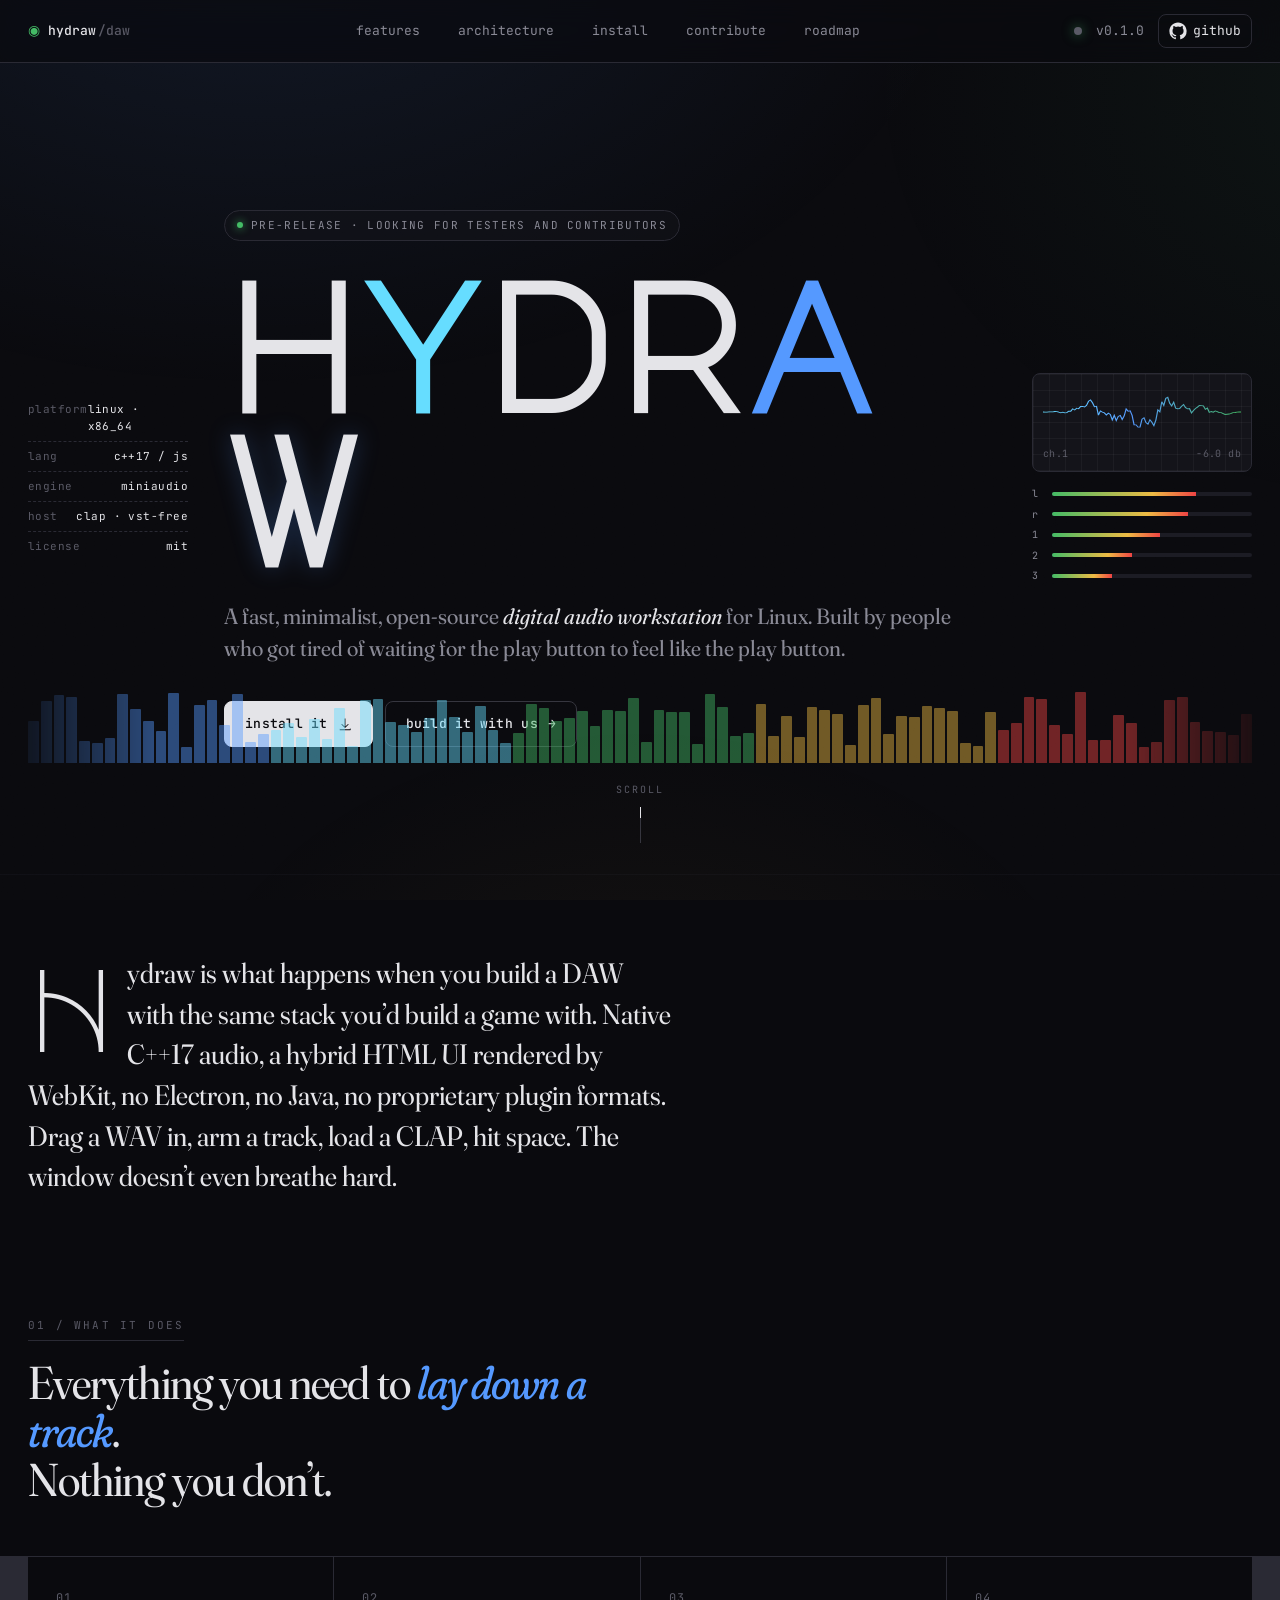
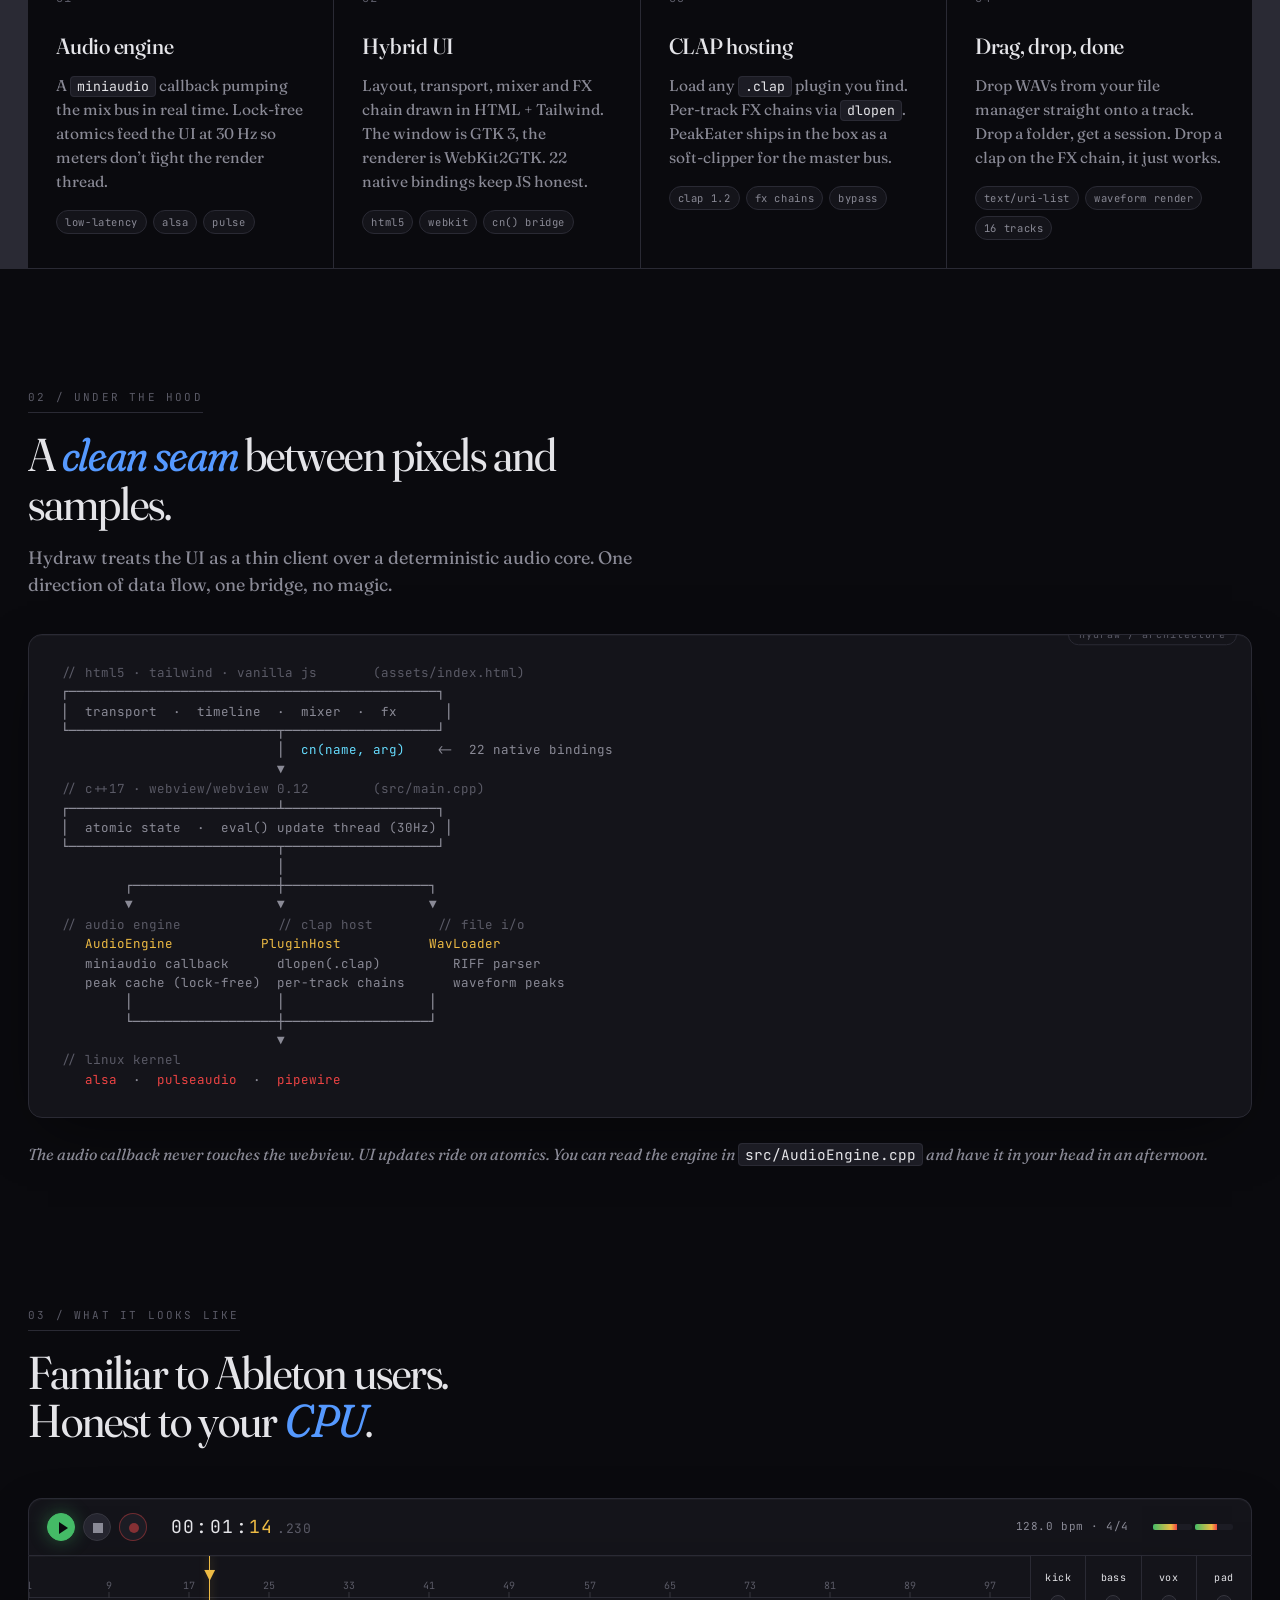
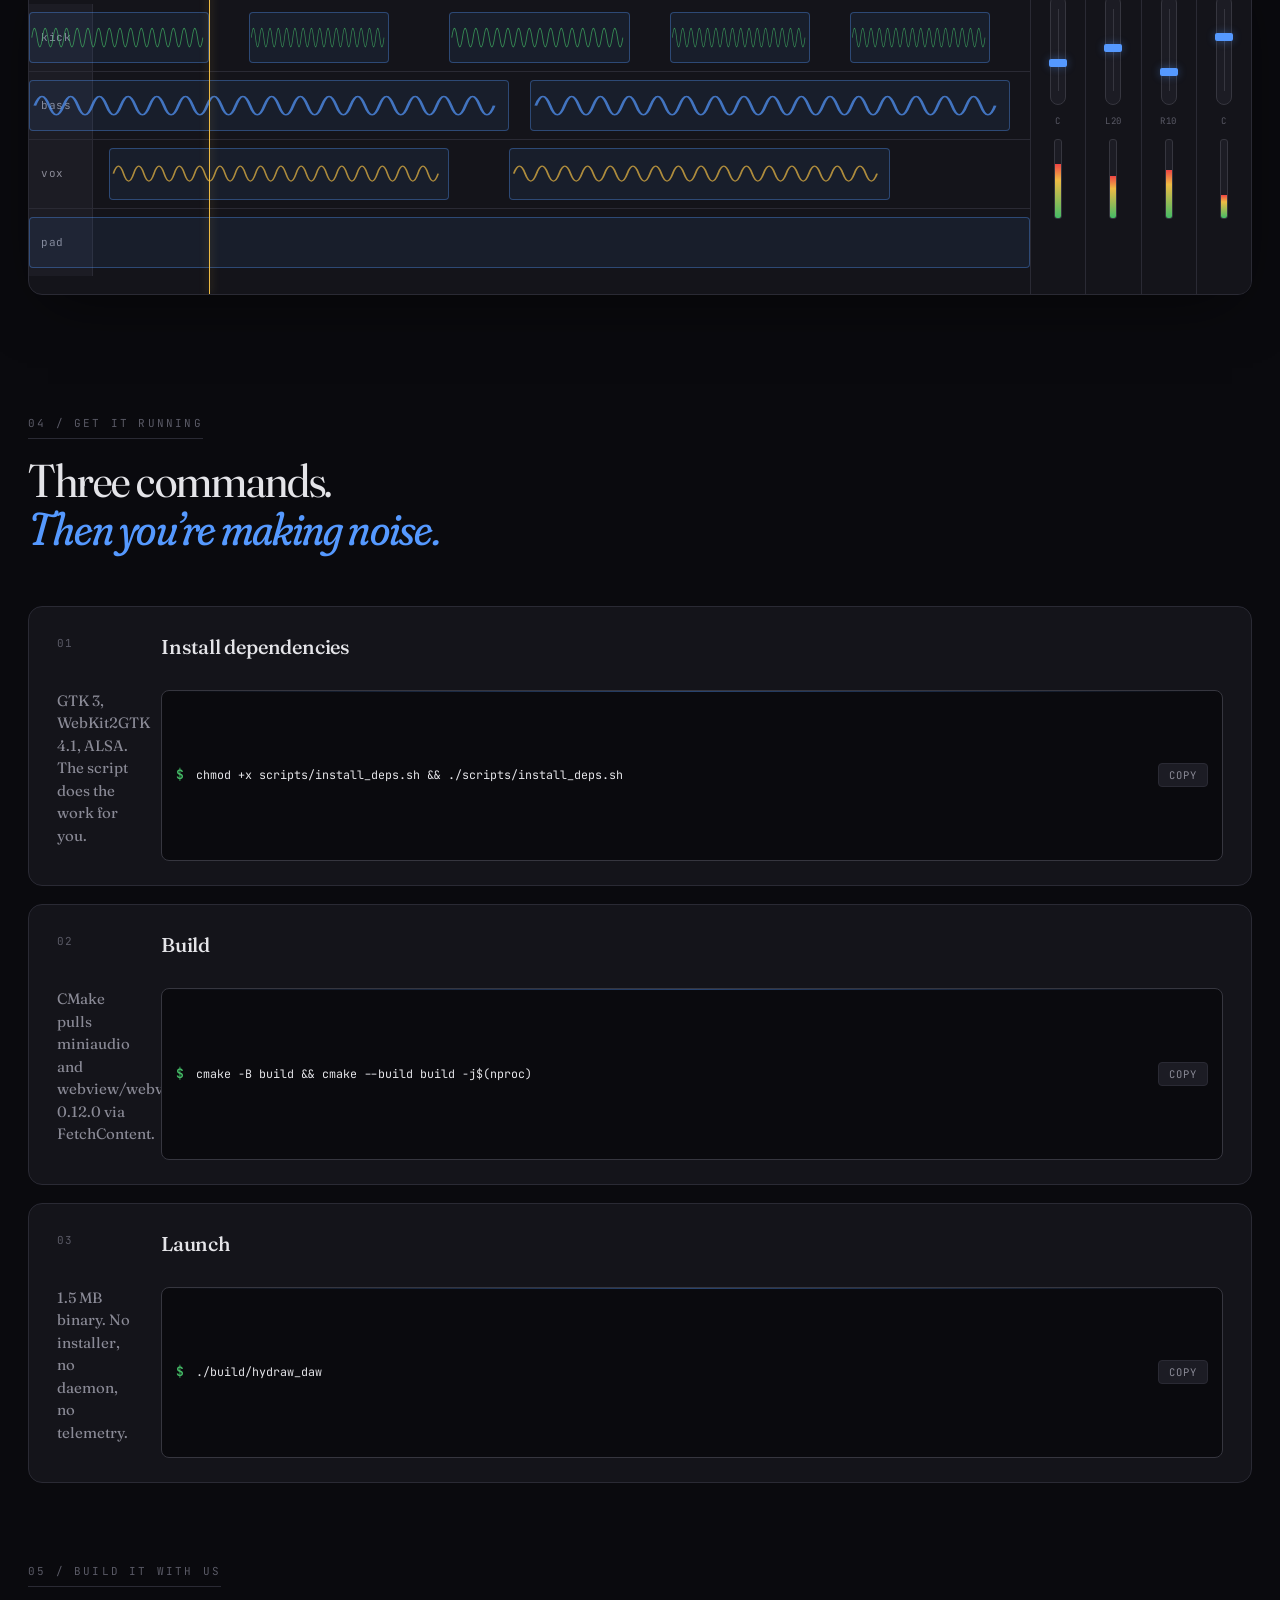
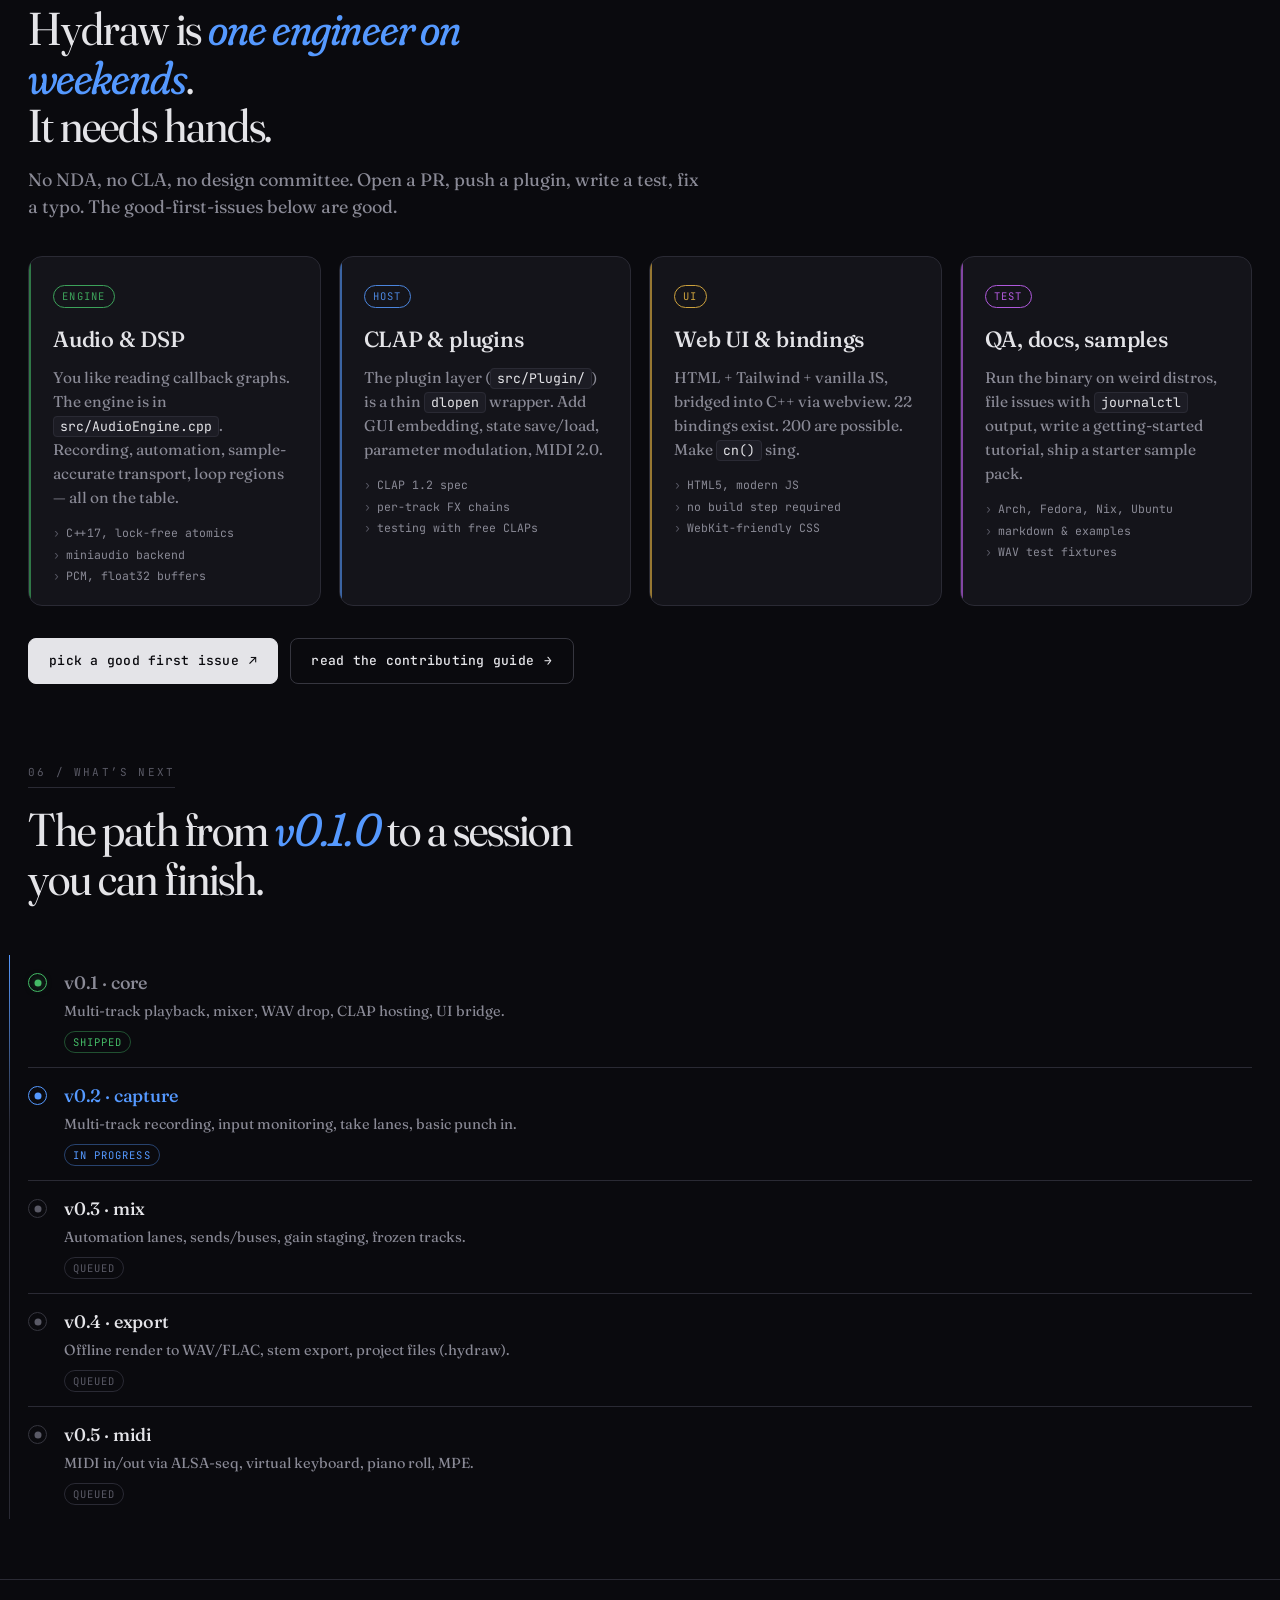
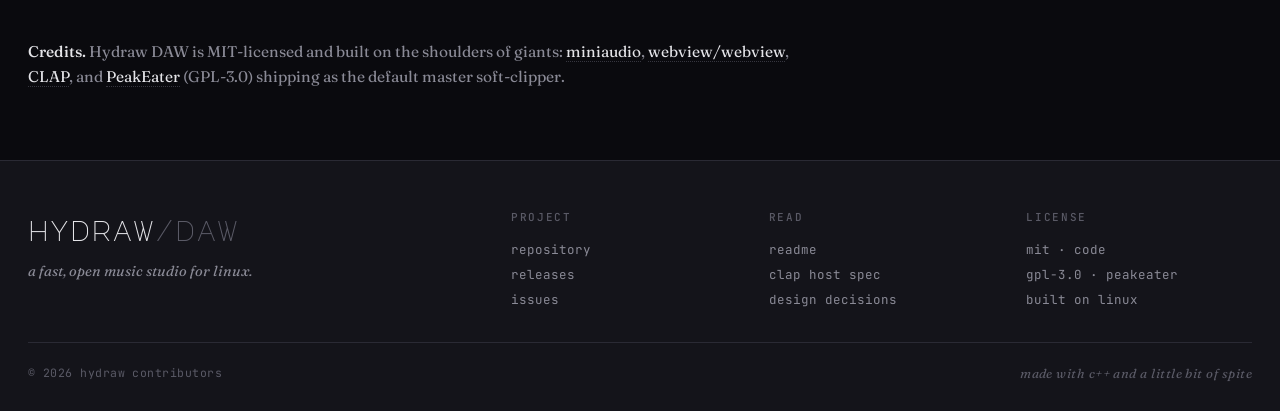
==== docs/index.html @ f7a8fb93 "site: landing page for github pages - docs/index.html, style.css, script.js, .nojekyll - .github/wor" ====
<!doctype html>
<html lang="en">
<head>
<meta charset="utf-8" />
<meta name="viewport" content="width=device-width, initial-scale=1" />
<title>Hydraw DAW — a fast, open music studio for Linux</title>
<meta name="description" content="Hydraw DAW is a fast, minimalist, open-source digital audio workstation for Linux. Built in C++17 with a hybrid HTML+JS UI. Inspired by BandLab and Ableton. MIT licensed." />
<meta name="theme-color" content="#0a0a0e" />

<meta property="og:title" content="Hydraw DAW — a fast, open music studio for Linux" />
<meta property="og:description" content="A minimalist, open-source digital audio workstation for Linux. C++17, miniaudio, WebKit, CLAP." />
<meta property="og:type" content="website" />
<meta name="twitter:card" content="summary_large_image" />

<link rel="preconnect" href="https://fonts.googleapis.com" />
<link rel="preconnect" href="https://fonts.gstatic.com" crossorigin />
<link href="https://fonts.googleapis.com/css2?family=Major+Mono+Display&family=Fraunces:ital,opsz,wght,SOFT,WONK@0,9..144,300..900,0..100,0..1;1,9..144,300..900,0..100,0..1&family=JetBrains+Mono:ital,wght@0,100..800;1,100..800&display=swap" rel="stylesheet" />

<link rel="stylesheet" href="style.css" />
</head>
<body>

<a class="skip" href="#main">Skip to content</a>

<header class="topbar">
  <a class="brand" href="#top" aria-label="Hydraw DAW home">
    <span class="brand-glyph" aria-hidden="true">◉</span>
    <span class="brand-name">hydraw</span>
    <span class="brand-suffix">/daw</span>
  </a>
  <nav class="nav" aria-label="Primary">
    <a href="#features">features</a>
    <a href="#architecture">architecture</a>
    <a href="#install">install</a>
    <a href="#contribute">contribute</a>
    <a href="#roadmap">roadmap</a>
  </nav>
  <div class="topbar-meta">
    <span class="dot dot-green" aria-hidden="true"></span>
    <span>v0.1.0</span>
    <a class="gh" href="https://github.com/juanpimg/Hydraw-DAW" target="_blank" rel="noopener">
      <svg viewBox="0 0 24 24" width="18" height="18" aria-hidden="true"><path fill="currentColor" d="M12 .5C5.65.5.5 5.65.5 12a11.5 11.5 0 0 0 7.86 10.92c.58.1.79-.25.79-.56v-2c-3.2.7-3.88-1.37-3.88-1.37-.52-1.32-1.28-1.67-1.28-1.67-1.05-.72.08-.7.08-.7 1.16.08 1.77 1.19 1.77 1.19 1.03 1.77 2.7 1.26 3.36.96.1-.75.4-1.26.73-1.55-2.55-.29-5.24-1.28-5.24-5.69 0-1.26.45-2.29 1.19-3.1-.12-.29-.52-1.47.11-3.06 0 0 .97-.31 3.18 1.18a11 11 0 0 1 5.79 0c2.2-1.49 3.17-1.18 3.17-1.18.64 1.59.24 2.77.12 3.06.74.81 1.18 1.84 1.18 3.1 0 4.42-2.7 5.39-5.26 5.68.41.36.78 1.06.78 2.14v3.17c0 .31.21.67.8.55A11.5 11.5 0 0 0 23.5 12C23.5 5.65 18.35.5 12 .5Z"/></svg>
      <span>github</span>
    </a>
  </div>
</header>

<main id="main">

  <!-- HERO -->
  <section class="hero" id="top">
    <div class="hero-noise" aria-hidden="true"></div>

    <div class="hero-grid">
      <aside class="hero-side hero-side-left">
        <div class="kv">
          <span class="k">platform</span>
          <span class="v">linux · x86_64</span>
        </div>
        <div class="kv">
          <span class="k">lang</span>
          <span class="v">c++17 / js</span>
        </div>
        <div class="kv">
          <span class="k">engine</span>
          <span class="v">miniaudio</span>
        </div>
        <div class="kv">
          <span class="k">host</span>
          <span class="v">clap · vst-free</span>
        </div>
        <div class="kv">
          <span class="k">license</span>
          <span class="v">mit</span>
        </div>
      </aside>

      <div class="hero-center">
        <p class="eyebrow">
          <span class="eyebrow-pulse" aria-hidden="true"></span>
          pre-release · looking for testers and contributors
        </p>

        <h1 class="wordmark" aria-label="Hydraw">
          <span style="--i:0">h</span><span style="--i:1">y</span><span style="--i:2">d</span><span style="--i:3">r</span><span style="--i:4">a</span><span style="--i:5">w</span>
        </h1>

        <p class="tagline">
          A fast, minimalist, open-source <em>digital audio workstation</em>
          for Linux. Built by people who got tired of waiting for the play
          button to feel like the play button.
        </p>

        <div class="hero-cta">
          <a class="btn btn-primary" href="#install">
            <span>install it</span>
            <svg viewBox="0 0 16 16" width="14" height="14" aria-hidden="true"><path fill="currentColor" d="M8 1.5a.5.5 0 0 1 .5.5v8.79l2.65-2.64a.5.5 0 1 1 .7.71l-3.5 3.5a.5.5 0 0 1-.7 0l-3.5-3.5a.5.5 0 1 1 .7-.71L7.5 10.8V2a.5.5 0 0 1 .5-.5Zm-6 12a.5.5 0 0 1 .5.5V14h11v-.5a.5.5 0 0 1 1 0v1a.5.5 0 0 1-.5.5H2.5A.5.5 0 0 1 2 15v-1a.5.5 0 0 1 .5-.5Z"/></svg>
          </a>
          <a class="btn btn-ghost" href="#contribute">
            <span>build it with us</span>
            <span class="btn-arrow" aria-hidden="true">→</span>
          </a>
        </div>
      </div>

      <aside class="hero-side hero-side-right" aria-hidden="true">
        <div class="scope">
          <div class="scope-grid"></div>
          <svg class="scope-wave" viewBox="0 0 200 80" preserveAspectRatio="none">
            <path id="scopePath" d="M0,40 Q10,5 20,40 T40,40 T60,40 T80,40 T100,40 T120,40 T140,40 T160,40 T180,40 T200,40" fill="none" stroke="url(#scopeGrad)" stroke-width="1.2" />
            <defs>
              <linearGradient id="scopeGrad" x1="0" x2="1" y1="0" y2="0">
                <stop offset="0" stop-color="#66ddff"/>
                <stop offset=".45" stop-color="#5599ff"/>
                <stop offset="1" stop-color="#44bb66"/>
              </linearGradient>
            </defs>
          </svg>
          <div class="scope-meta">
            <span>ch.1</span><span>−6.0 db</span>
          </div>
        </div>

        <ul class="meter-list">
          <li><span class="ml-label">L</span><span class="ml-bar"><i style="--w:72%"></i></span></li>
          <li><span class="ml-label">R</span><span class="ml-bar"><i style="--w:68%"></i></span></li>
          <li><span class="ml-label">1</span><span class="ml-bar"><i style="--w:54%"></i></span></li>
          <li><span class="ml-label">2</span><span class="ml-bar"><i style="--w:40%"></i></span></li>
          <li><span class="ml-label">3</span><span class="ml-bar"><i style="--w:30%"></i></span></li>
        </ul>
      </aside>
    </div>

    <div class="spectrum" aria-hidden="true" id="spectrum"></div>

    <a class="scroll-cue" href="#intro">
      <span>scroll</span>
      <span class="scroll-line"></span>
    </a>
  </section>

  <!-- INTRO -->
  <section class="intro" id="intro">
    <p class="dropcap">
      <span class="dropcap-letter" aria-hidden="true">H</span>
      ydraw is what happens when you build a DAW with the same
      stack you’d build a game with. Native C++17 audio, a hybrid
      HTML&nbsp;UI rendered by WebKit, no Electron, no Java, no
      proprietary plugin formats. Drag a WAV in, arm a track,
      load a CLAP, hit space. The window doesn’t even breathe hard.
    </p>
  </section>

  <!-- FEATURES -->
  <section class="features" id="features">
    <header class="section-head">
      <span class="section-num">01 / what it does</span>
      <h2 class="section-title">
        Everything you need to <em>lay down a track</em>.<br/>
        Nothing you don’t.
      </h2>
    </header>

    <ol class="feature-grid">
      <li class="feature">
        <span class="feature-num">01</span>
        <h3>Audio engine</h3>
        <p>
          A <code>miniaudio</code> callback pumping the mix bus in
          real time. Lock-free atomics feed the UI at 30&nbsp;Hz so
          meters don’t fight the render thread.
        </p>
        <ul class="tags">
          <li>low-latency</li>
          <li>alsa</li>
          <li>pulse</li>
        </ul>
      </li>
      <li class="feature">
        <span class="feature-num">02</span>
        <h3>Hybrid UI</h3>
        <p>
          Layout, transport, mixer and FX chain drawn in HTML +
          Tailwind. The window is GTK&nbsp;3, the renderer is
          WebKit2GTK. 22 native bindings keep JS honest.
        </p>
        <ul class="tags">
          <li>html5</li>
          <li>webkit</li>
          <li>cn() bridge</li>
        </ul>
      </li>
      <li class="feature">
        <span class="feature-num">03</span>
        <h3>CLAP hosting</h3>
        <p>
          Load any <code>.clap</code> plugin you find. Per-track FX
          chains via <code>dlopen</code>. PeakEater ships in the
          box as a soft-clipper for the master bus.
        </p>
        <ul class="tags">
          <li>clap 1.2</li>
          <li>fx chains</li>
          <li>bypass</li>
        </ul>
      </li>
      <li class="feature">
        <span class="feature-num">04</span>
        <h3>Drag, drop, done</h3>
        <p>
          Drop WAVs from your file manager straight onto a track.
          Drop a folder, get a session. Drop a clap on the FX
          chain, it just works.
        </p>
        <ul class="tags">
          <li>text/uri-list</li>
          <li>waveform render</li>
          <li>16 tracks</li>
        </ul>
      </li>
    </ol>
  </section>

  <!-- ARCHITECTURE -->
  <section class="architecture" id="architecture">
    <header class="section-head">
      <span class="section-num">02 / under the hood</span>
      <h2 class="section-title">
        A <em>clean seam</em> between pixels and samples.
      </h2>
      <p class="section-sub">
        Hydraw treats the UI as a thin client over a deterministic
        audio core. One direction of data flow, one bridge, no
        magic.
      </p>
    </header>

    <div class="arch-wrap">
<pre class="arch" aria-label="Hydraw architecture diagram"><span class="c-c">// html5 · tailwind · vanilla js       (assets/index.html)
</span><span class="c-box">┌──────────────────────────────────────────────┐
│  transport  ·  timeline  ·  mixer  ·  fx      │
└──────────────────────────┬───────────────────┘
                           │  <span class="c-cyan">cn(name, arg)</span>    &lt;-  22 native bindings
                           ▼
<span class="c-c">// c++17 · webview/webview 0.12        (src/main.cpp)
</span><span class="c-box">┌──────────────────────────┴───────────────────┐
│  atomic state  ·  eval() update thread (30Hz) │
└──────────────────────────┬───────────────────┘
                           │
        ┌──────────────────┼──────────────────┐
        ▼                  ▼                  ▼
<span class="c-c">// audio engine            // clap host        // file i/o
</span>   <span class="c-yellow">AudioEngine</span>           <span class="c-yellow">PluginHost</span>           <span class="c-yellow">WavLoader</span>
   miniaudio callback      dlopen(.clap)         RIFF parser
   peak cache (lock-free)  per-track chains      waveform peaks
        │                  │                  │
        └──────────────────┼──────────────────┘
                           ▼
<span class="c-c">// linux kernel
</span>   <span class="c-red">alsa</span>  ·  <span class="c-red">pulseaudio</span>  ·  <span class="c-red">pipewire</span></pre>
    </div>

    <p class="arch-note">
      The audio callback never touches the webview. UI updates ride
      on atomics. You can read the engine in <code>src/AudioEngine.cpp</code>
      and have it in your head in an afternoon.
    </p>
  </section>

  <!-- MOCKUP -->
  <section class="mockup-section">
    <header class="section-head">
      <span class="section-num">03 / what it looks like</span>
      <h2 class="section-title">
        Familiar to Ableton users.<br/>
        Honest to your <em>CPU</em>.
      </h2>
    </header>

    <div class="mockup" aria-label="Hydraw DAW user interface preview">
      <div class="mock-transport">
        <div class="mock-buttons">
          <span class="mb mb-play" title="play"></span>
          <span class="mb mb-stop" title="stop"></span>
          <span class="mb mb-rec" title="record (coming soon)"></span>
        </div>
        <div class="mock-time"><span>00</span><span>:</span><span>01</span><span>:</span><span class="hl">14</span><span class="sm">.230</span></div>
        <div class="mock-tempo">128.0 bpm · 4/4</div>
        <div class="mock-meter">
          <span class="mm mm-l" style="--w:62%"></span>
          <span class="mm mm-r" style="--w:58%"></span>
        </div>
      </div>

      <div class="mock-body">
        <div class="mock-timeline">
          <div class="mock-ruler">
            <span style="--x:0%">1</span><span style="--x:8%">9</span><span style="--x:16%">17</span>
            <span style="--x:24%">25</span><span style="--x:32%">33</span><span style="--x:40%">41</span>
            <span style="--x:48%">49</span><span style="--x:56%">57</span><span style="--x:64%">65</span>
            <span style="--x:72%">73</span><span style="--x:80%">81</span><span style="--x:88%">89</span>
            <span style="--x:96%">97</span>
          </div>
          <div class="mock-playhead" style="--x:18%"></div>

          <div class="mock-track" style="--row:0">
            <div class="mt-name">kick</div>
            <div class="mt-clip" style="--start:0%; --len:18%">
              <svg viewBox="0 0 200 40" preserveAspectRatio="none"><path d="M2,20 q3,-15 6,0 t6,0 t6,0 t6,0 t6,0 t6,0 t6,0 t6,0 t6,0 t6,0 t6,0 t6,0 t6,0 t6,0 t6,0 t6,0 t6,0 t6,0 t6,0 t6,0 t6,0 t6,0 t6,0 t6,0 t6,0 t6,0 t6,0 t6,0 t6,0 t6,0 t6,0 t6,0" fill="none" stroke="#44bb66" stroke-width="1"/></svg>
            </div>
            <div class="mt-clip" style="--start:22%; --len:14%">
              <svg viewBox="0 0 200 40" preserveAspectRatio="none"><path d="M2,20 q3,-15 6,0 t6,0 t6,0 t6,0 t6,0 t6,0 t6,0 t6,0 t6,0 t6,0 t6,0 t6,0 t6,0 t6,0 t6,0 t6,0 t6,0 t6,0 t6,0 t6,0 t6,0 t6,0 t6,0 t6,0 t6,0 t6,0 t6,0 t6,0 t6,0 t6,0 t6,0 t6,0" fill="none" stroke="#44bb66" stroke-width="1"/></svg>
            </div>
            <div class="mt-clip" style="--start:42%; --len:18%">
              <svg viewBox="0 0 200 40" preserveAspectRatio="none"><path d="M2,20 q3,-15 6,0 t6,0 t6,0 t6,0 t6,0 t6,0 t6,0 t6,0 t6,0 t6,0 t6,0 t6,0 t6,0 t6,0 t6,0 t6,0 t6,0 t6,0 t6,0 t6,0 t6,0 t6,0 t6,0 t6,0 t6,0 t6,0 t6,0 t6,0 t6,0 t6,0 t6,0 t6,0" fill="none" stroke="#44bb66" stroke-width="1"/></svg>
            </div>
            <div class="mt-clip" style="--start:64%; --len:14%">
              <svg viewBox="0 0 200 40" preserveAspectRatio="none"><path d="M2,20 q3,-15 6,0 t6,0 t6,0 t6,0 t6,0 t6,0 t6,0 t6,0 t6,0 t6,0 t6,0 t6,0 t6,0 t6,0 t6,0 t6,0 t6,0 t6,0 t6,0 t6,0 t6,0 t6,0 t6,0 t6,0 t6,0 t6,0 t6,0 t6,0 t6,0 t6,0 t6,0 t6,0" fill="none" stroke="#44bb66" stroke-width="1"/></svg>
            </div>
            <div class="mt-clip" style="--start:82%; --len:14%">
              <svg viewBox="0 0 200 40" preserveAspectRatio="none"><path d="M2,20 q3,-15 6,0 t6,0 t6,0 t6,0 t6,0 t6,0 t6,0 t6,0 t6,0 t6,0 t6,0 t6,0 t6,0 t6,0 t6,0 t6,0 t6,0 t6,0 t6,0 t6,0 t6,0 t6,0 t6,0 t6,0 t6,0 t6,0 t6,0 t6,0 t6,0 t6,0 t6,0 t6,0" fill="none" stroke="#44bb66" stroke-width="1"/></svg>
            </div>
          </div>

          <div class="mock-track" style="--row:1">
            <div class="mt-name">bass</div>
            <div class="mt-clip mt-clip-long" style="--start:0%; --len:48%">
              <svg viewBox="0 0 200 40" preserveAspectRatio="none"><path d="M2,20 q3,-15 6,0 t6,0 t6,0 t6,0 t6,0 t6,0 t6,0 t6,0 t6,0 t6,0 t6,0 t6,0 t6,0 t6,0 t6,0 t6,0 t6,0 t6,0 t6,0 t6,0 t6,0 t6,0 t6,0 t6,0 t6,0 t6,0 t6,0 t6,0 t6,0 t6,0 t6,0 t6,0" fill="none" stroke="#5599ff" stroke-width="1.2"/></svg>
            </div>
            <div class="mt-clip mt-clip-long" style="--start:50%; --len:48%">
              <svg viewBox="0 0 200 40" preserveAspectRatio="none"><path d="M2,20 q3,-15 6,0 t6,0 t6,0 t6,0 t6,0 t6,0 t6,0 t6,0 t6,0 t6,0 t6,0 t6,0 t6,0 t6,0 t6,0 t6,0 t6,0 t6,0 t6,0 t6,0 t6,0 t6,0 t6,0 t6,0 t6,0 t6,0 t6,0 t6,0 t6,0 t6,0 t6,0 t6,0" fill="none" stroke="#5599ff" stroke-width="1.2"/></svg>
            </div>
          </div>

          <div class="mock-track" style="--row:2">
            <div class="mt-name">vox</div>
            <div class="mt-clip mt-clip-long" style="--start:8%; --len:34%">
              <svg viewBox="0 0 200 40" preserveAspectRatio="none"><path d="M2,20 q3,-12 6,0 t6,0 t6,0 t6,0 t6,0 t6,0 t6,0 t6,0 t6,0 t6,0 t6,0 t6,0 t6,0 t6,0 t6,0 t6,0 t6,0 t6,0 t6,0 t6,0 t6,0 t6,0 t6,0 t6,0 t6,0 t6,0 t6,0 t6,0 t6,0 t6,0 t6,0 t6,0" fill="none" stroke="#eebb44" stroke-width="1"/></svg>
            </div>
            <div class="mt-clip mt-clip-long" style="--start:48%; --len:38%">
              <svg viewBox="0 0 200 40" preserveAspectRatio="none"><path d="M2,20 q3,-12 6,0 t6,0 t6,0 t6,0 t6,0 t6,0 t6,0 t6,0 t6,0 t6,0 t6,0 t6,0 t6,0 t6,0 t6,0 t6,0 t6,0 t6,0 t6,0 t6,0 t6,0 t6,0 t6,0 t6,0 t6,0 t6,0 t6,0 t6,0 t6,0 t6,0 t6,0 t6,0" fill="none" stroke="#eebb44" stroke-width="1"/></svg>
            </div>
          </div>

          <div class="mock-track" style="--row:3">
            <div class="mt-name">pad</div>
            <div class="mt-clip mt-clip-long" style="--start:0%; --len:100%"></div>
          </div>
        </div>

        <div class="mock-mixer">
          <div class="mix-ch">
            <div class="mix-name">kick</div>
            <div class="mix-fader"><div class="mix-knob" style="--p:62%"></div></div>
            <div class="mix-pan">C</div>
            <div class="mix-mtr"><i style="--w:70%"></i></div>
          </div>
          <div class="mix-ch">
            <div class="mix-name">bass</div>
            <div class="mix-fader"><div class="mix-knob" style="--p:48%"></div></div>
            <div class="mix-pan">L20</div>
            <div class="mix-mtr"><i style="--w:54%"></i></div>
          </div>
          <div class="mix-ch">
            <div class="mix-name">vox</div>
            <div class="mix-fader"><div class="mix-knob" style="--p:70%"></div></div>
            <div class="mix-pan">R10</div>
            <div class="mix-mtr"><i style="--w:62%"></i></div>
          </div>
          <div class="mix-ch">
            <div class="mix-name">pad</div>
            <div class="mix-fader"><div class="mix-knob" style="--p:38%"></div></div>
            <div class="mix-pan">C</div>
            <div class="mix-mtr"><i style="--w:30%"></i></div>
          </div>
        </div>
      </div>
    </div>
  </section>

  <!-- INSTALL -->
  <section class="install" id="install">
    <header class="section-head">
      <span class="section-num">04 / get it running</span>
      <h2 class="section-title">
        Three commands.<br/>
        <em>Then you’re making noise.</em>
      </h2>
    </header>

    <ol class="install-steps">
      <li>
        <span class="step-num">01</span>
        <h3>Install dependencies</h3>
        <p>GTK 3, WebKit2GTK 4.1, ALSA. The script does the work for you.</p>
        <div class="term">
          <span class="term-prompt">$</span>
          <code>chmod +x scripts/install_deps.sh && ./scripts/install_deps.sh</code>
          <button class="copy" data-copy="chmod +x scripts/install_deps.sh && ./scripts/install_deps.sh" aria-label="Copy command">copy</button>
        </div>
      </li>
      <li>
        <span class="step-num">02</span>
        <h3>Build</h3>
        <p>CMake pulls miniaudio and webview/webview 0.12.0 via FetchContent.</p>
        <div class="term">
          <span class="term-prompt">$</span>
          <code>cmake -B build && cmake --build build -j$(nproc)</code>
          <button class="copy" data-copy="cmake -B build && cmake --build build -j$(nproc)" aria-label="Copy command">copy</button>
        </div>
      </li>
      <li>
        <span class="step-num">03</span>
        <h3>Launch</h3>
        <p>1.5&nbsp;MB binary. No installer, no daemon, no telemetry.</p>
        <div class="term">
          <span class="term-prompt">$</span>
          <code>./build/hydraw_daw</code>
          <button class="copy" data-copy="./build/hydraw_daw" aria-label="Copy command">copy</button>
        </div>
      </li>
    </ol>
  </section>

  <!-- CONTRIBUTE -->
  <section class="contribute" id="contribute">
    <header class="section-head">
      <span class="section-num">05 / build it with us</span>
      <h2 class="section-title">
        Hydraw is <em>one engineer on weekends</em>.<br/>
        It needs hands.
      </h2>
      <p class="section-sub">
        No NDA, no CLA, no design committee. Open a PR, push a
        plugin, write a test, fix a typo. The good-first-issues
        below are good.
      </p>
    </header>

    <div class="contrib-grid">
      <article class="contrib">
        <div class="contrib-tag">engine</div>
        <h3>Audio &amp; DSP</h3>
        <p>
          You like reading callback graphs. The engine is in
          <code>src/AudioEngine.cpp</code>. Recording, automation,
          sample-accurate transport, loop regions — all on the
          table.
        </p>
        <ul>
          <li>C++17, lock-free atomics</li>
          <li>miniaudio backend</li>
          <li>PCM, float32 buffers</li>
        </ul>
      </article>
      <article class="contrib">
        <div class="contrib-tag">host</div>
        <h3>CLAP &amp; plugins</h3>
        <p>
          The plugin layer (<code>src/Plugin/</code>) is a thin
          <code>dlopen</code> wrapper. Add GUI embedding, state
          save/load, parameter modulation, MIDI 2.0.
        </p>
        <ul>
          <li>CLAP 1.2 spec</li>
          <li>per-track FX chains</li>
          <li>testing with free CLAPs</li>
        </ul>
      </article>
      <article class="contrib">
        <div class="contrib-tag">ui</div>
        <h3>Web UI &amp; bindings</h3>
        <p>
          HTML + Tailwind + vanilla JS, bridged into C++ via
          webview. 22 bindings exist. 200 are possible. Make
          <code>cn()</code> sing.
        </p>
        <ul>
          <li>HTML5, modern JS</li>
          <li>no build step required</li>
          <li>WebKit-friendly CSS</li>
        </ul>
      </article>
      <article class="contrib">
        <div class="contrib-tag">test</div>
        <h3>QA, docs, samples</h3>
        <p>
          Run the binary on weird distros, file issues with
          <code>journalctl</code> output, write a getting-started
          tutorial, ship a starter sample pack.
        </p>
        <ul>
          <li>Arch, Fedora, Nix, Ubuntu</li>
          <li>markdown &amp; examples</li>
          <li>WAV test fixtures</li>
        </ul>
      </article>
    </div>

    <div class="contrib-cta">
      <a class="btn btn-primary" href="https://github.com/juanpimg/Hydraw-DAW/issues?q=is%3Aissue+is%3Aopen+label%3A%22good+first+issue%22" target="_blank" rel="noopener">
        <span>pick a good first issue</span>
        <span class="btn-arrow" aria-hidden="true">↗</span>
      </a>
      <a class="btn btn-ghost" href="https://github.com/juanpimg/Hydraw-DAW/blob/master/CONTRIBUTING.md" target="_blank" rel="noopener">
        <span>read the contributing guide</span>
        <span class="btn-arrow" aria-hidden="true">→</span>
      </a>
    </div>
  </section>

  <!-- ROADMAP -->
  <section class="roadmap" id="roadmap">
    <header class="section-head">
      <span class="section-num">06 / what’s next</span>
      <h2 class="section-title">
        The path from <em>v0.1.0</em> to a session you can finish.
      </h2>
    </header>

    <ol class="timeline">
      <li class="tl tl-done">
        <span class="tl-dot"></span>
        <h3>v0.1 · core</h3>
        <p>Multi-track playback, mixer, WAV drop, CLAP hosting, UI bridge.</p>
        <span class="tl-meta">shipped</span>
      </li>
      <li class="tl tl-active">
        <span class="tl-dot"></span>
        <h3>v0.2 · capture</h3>
        <p>Multi-track recording, input monitoring, take lanes, basic punch in.</p>
        <span class="tl-meta">in progress</span>
      </li>
      <li class="tl">
        <span class="tl-dot"></span>
        <h3>v0.3 · mix</h3>
        <p>Automation lanes, sends/buses, gain staging, frozen tracks.</p>
        <span class="tl-meta">queued</span>
      </li>
      <li class="tl">
        <span class="tl-dot"></span>
        <h3>v0.4 · export</h3>
        <p>Offline render to WAV/FLAC, stem export, project files (.hydraw).</p>
        <span class="tl-meta">queued</span>
      </li>
      <li class="tl">
        <span class="tl-dot"></span>
        <h3>v0.5 · midi</h3>
        <p>MIDI in/out via ALSA-seq, virtual keyboard, piano roll, MPE.</p>
        <span class="tl-meta">queued</span>
      </li>
    </ol>
  </section>

  <!-- CREDITS -->
  <section class="credits">
    <p>
      <strong>Credits.</strong> Hydraw DAW is MIT-licensed and built
      on the shoulders of giants: <a href="https://miniaud.io" target="_blank" rel="noopener">miniaudio</a>,
      <a href="https://github.com/webview/webview" target="_blank" rel="noopener">webview/webview</a>,
      <a href="https://cleveraudio.org" target="_blank" rel="noopener">CLAP</a>, and
      <a href="https://github.com/vvvar/PeakEater" target="_blank" rel="noopener">PeakEater</a>
      (GPL‑3.0) shipping as the default master soft-clipper.
    </p>
  </section>

</main>

<footer class="footer">
  <div class="foot-grid">
    <div>
      <div class="foot-brand">hydraw<span>/daw</span></div>
      <p class="foot-tag">a fast, open music studio for linux.</p>
    </div>
    <div>
      <h4>project</h4>
      <ul>
        <li><a href="https://github.com/juanpimg/Hydraw-DAW" target="_blank" rel="noopener">repository</a></li>
        <li><a href="https://github.com/juanpimg/Hydraw-DAW/releases" target="_blank" rel="noopener">releases</a></li>
        <li><a href="https://github.com/juanpimg/Hydraw-DAW/issues" target="_blank" rel="noopener">issues</a></li>
      </ul>
    </div>
    <div>
      <h4>read</h4>
      <ul>
        <li><a href="https://github.com/juanpimg/Hydraw-DAW#readme" target="_blank" rel="noopener">readme</a></li>
        <li><a href="https://github.com/juanpimg/Hydraw-DAW/blob/master/CLAP_HOST_SPEC.md" target="_blank" rel="noopener">clap host spec</a></li>
        <li><a href="https://github.com/juanpimg/Hydraw-DAW/blob/master/DECISIONS.md" target="_blank" rel="noopener">design decisions</a></li>
      </ul>
    </div>
    <div>
      <h4>license</h4>
      <ul>
        <li>mit · code</li>
        <li>gpl‑3.0 · peakeater</li>
        <li>built on linux</li>
      </ul>
    </div>
  </div>
  <div class="foot-bottom">
    <span>© 2026 hydraw contributors</span>
    <span class="foot-sig">made with c++ and a little bit of spite</span>
  </div>
</footer>

<script src="script.js"></script>
</body>
</html>
---- docs/style.css ----
/* ==========================================================================
   Hydraw DAW — landing page
   A dark, studio-at-midnight aesthetic. Mono wordmark, editorial serif body.
   Palette mirrors the app UI (#141418 bg, #5599ff accent, etc.) with extra punch.
   ========================================================================== */

:root {
  --bg:        #0a0a0e;
  --bg-1:      #14141a;
  --bg-2:      #1c1c24;
  --bg-3:      #25252f;
  --line:      #2a2a34;
  --line-2:    #36363f;

  --text:      #e4e4e8;
  --text-dim:  #8a8a96;
  --text-mute: #5a5a66;

  --blue:      #5599ff;
  --green:     #44bb66;
  --yellow:    #eebb44;
  --red:       #ee4444;
  --cyan:      #66ddff;
  --magenta:   #cc66ff;

  --font-mono: "JetBrains Mono", ui-monospace, "SF Mono", Menlo, Consolas, monospace;
  --font-serif: "Fraunces", "Iowan Old Style", "Apple Garamond", Georgia, serif;
  --font-display: "Major Mono Display", "JetBrains Mono", monospace;

  --r-sm: 4px;
  --r:    8px;
  --r-lg: 14px;

  --shadow-1: 0 1px 0 rgba(255,255,255,0.03) inset, 0 20px 60px -20px rgba(0,0,0,0.6);

  --max: 1320px;
}

* { box-sizing: border-box; }
html, body { margin: 0; padding: 0; }

html { scroll-behavior: smooth; }
body {
  background: var(--bg);
  color: var(--text);
  font-family: var(--font-serif);
  font-size: 17px;
  line-height: 1.55;
  font-feature-settings: "ss01", "ss02", "kern", "liga";
  -webkit-font-smoothing: antialiased;
  text-rendering: optimizeLegibility;
  overflow-x: hidden;
}

body::before {
  content: "";
  position: fixed; inset: 0;
  pointer-events: none;
  z-index: 0;
  background:
    radial-gradient(1200px 800px at 20% -10%, rgba(85,153,255,0.10), transparent 60%),
    radial-gradient(900px 700px at 110% 10%, rgba(68,187,102,0.06), transparent 60%),
    radial-gradient(800px 600px at 50% 120%, rgba(238,187,68,0.05), transparent 60%);
}

body::after {
  content: "";
  position: fixed; inset: 0;
  pointer-events: none;
  z-index: 0;
  opacity: 0.5;
  mix-blend-mode: overlay;
  background-image: url("data:image/svg+xml;utf8,<svg xmlns='http://www.w3.org/2000/svg' width='200' height='200'><filter id='n'><feTurbulence type='fractalNoise' baseFrequency='0.9' numOctaves='2' stitchTiles='stitch'/><feColorMatrix values='0 0 0 0 1  0 0 0 0 1  0 0 0 0 1  0 0 0 0.04 0'/></filter><rect width='100%' height='100%' filter='url(%23n)'/></svg>");
}

main, header, footer { position: relative; z-index: 1; }

a { color: inherit; text-decoration: none; }
a:hover { color: var(--blue); }
em { font-style: italic; color: var(--text); }
strong { font-weight: 600; }
code { font-family: var(--font-mono); font-size: 0.9em; }

.skip {
  position: absolute; left: -9999px;
}
.skip:focus {
  left: 12px; top: 12px;
  background: var(--bg-2); padding: 8px 12px;
  z-index: 100; border-radius: var(--r);
}

/* --------------------------- TOPBAR --------------------------- */

.topbar {
  position: sticky; top: 0; z-index: 50;
  display: grid;
  grid-template-columns: auto 1fr auto;
  align-items: center;
  gap: 24px;
  padding: 14px 28px;
  background: rgba(10,10,14,0.72);
  backdrop-filter: blur(14px) saturate(140%);
  -webkit-backdrop-filter: blur(14px) saturate(140%);
  border-bottom: 1px solid var(--line);
  font-family: var(--font-mono);
  font-size: 13px;
}

.brand {
  display: inline-flex; align-items: baseline; gap: 2px;
  font-family: var(--font-mono);
  font-weight: 500;
  letter-spacing: 0;
}
.brand-glyph { color: var(--green); font-size: 14px; margin-right: 6px; animation: pulse 2.4s ease-in-out infinite; }
.brand-name { color: var(--text); }
.brand-suffix { color: var(--text-mute); }
.brand:hover { color: var(--text); }

.nav {
  display: flex; gap: 22px; justify-content: center;
}
.nav a {
  color: var(--text-dim);
  position: relative;
  padding: 6px 2px;
  transition: color 0.15s ease;
}
.nav a:hover { color: var(--text); }
.nav a::before {
  content: "›";
  margin-right: 4px;
  color: var(--text-mute);
  opacity: 0;
  transition: opacity 0.15s ease, transform 0.15s ease;
  transform: translateX(-4px);
  display: inline-block;
}
.nav a:hover::before { opacity: 1; transform: translateX(0); }

.topbar-meta {
  display: inline-flex; align-items: center; gap: 14px;
  color: var(--text-dim);
}
.topbar-meta .dot {
  width: 8px; height: 8px; border-radius: 50%;
  background: var(--text-mute);
  display: inline-block;
}
.dot-green { background: var(--green); box-shadow: 0 0 12px rgba(68,187,102,0.6); animation: pulse 1.8s ease-in-out infinite; }

.gh {
  display: inline-flex; align-items: center; gap: 6px;
  padding: 6px 10px;
  border: 1px solid var(--line);
  border-radius: var(--r);
  color: var(--text);
  transition: background 0.15s ease, border-color 0.15s ease;
}
.gh:hover { background: var(--bg-2); border-color: var(--line-2); color: var(--text); }
.gh svg { display: block; }

@keyframes pulse {
  0%, 100% { opacity: 1; transform: scale(1); }
  50%      { opacity: 0.55; transform: scale(0.9); }
}

/* --------------------------- HERO --------------------------- */

.hero {
  position: relative;
  padding: 80px 28px 60px;
  max-width: var(--max);
  margin: 0 auto;
  min-height: 90vh;
  display: flex; flex-direction: column; justify-content: center;
}

.hero-noise {
  position: absolute; inset: -2px;
  background:
    linear-gradient(180deg, transparent 0, transparent calc(100% - 1px), var(--line) 100%);
  pointer-events: none;
  opacity: 0.4;
}

.hero-grid {
  display: grid;
  grid-template-columns: 160px 1fr 220px;
  gap: 36px;
  align-items: center;
}

.hero-side {
  font-family: var(--font-mono);
  font-size: 11px;
  color: var(--text-dim);
  letter-spacing: 0.04em;
  text-transform: lowercase;
}
.hero-side .kv {
  display: flex; justify-content: space-between;
  padding: 6px 0;
  border-bottom: 1px dashed var(--line);
}
.hero-side .kv:last-child { border-bottom: 0; }
.hero-side .k { color: var(--text-mute); }
.hero-side .v { color: var(--text); }

.hero-side-right { font-size: 10px; }
.scope {
  position: relative;
  border: 1px solid var(--line);
  border-radius: var(--r);
  background: var(--bg-1);
  padding: 10px;
  margin-bottom: 14px;
  overflow: hidden;
}
.scope-grid {
  position: absolute; inset: 0;
  background-image:
    linear-gradient(to right, rgba(255,255,255,0.04) 1px, transparent 1px),
    linear-gradient(to bottom, rgba(255,255,255,0.04) 1px, transparent 1px);
  background-size: 16px 16px;
  pointer-events: none;
}
.scope-wave {
  position: relative; z-index: 1;
  width: 100%; height: 56px; display: block;
}
.scope-meta {
  display: flex; justify-content: space-between;
  font-family: var(--font-mono); font-size: 10px; color: var(--text-mute);
  margin-top: 6px;
  font-variant-numeric: tabular-nums;
}

.meter-list {
  list-style: none; margin: 0; padding: 0;
  display: grid; gap: 5px;
}
.meter-list li {
  display: grid; grid-template-columns: 14px 1fr; align-items: center; gap: 6px;
  font-family: var(--font-mono); font-size: 10px; color: var(--text-dim);
}
.ml-bar {
  position: relative; display: block;
  height: 4px; background: var(--bg-2); border-radius: 2px; overflow: hidden;
}
.ml-bar i {
  display: block; height: 100%;
  width: var(--w, 50%);
  background: linear-gradient(90deg, var(--green), var(--yellow) 70%, var(--red));
  animation: meter-jitter 1.6s ease-in-out infinite;
  transform-origin: left center;
}
.ml-bar:nth-child(odd) i { animation-duration: 1.3s; }
.ml-bar:nth-child(even) i { animation-duration: 2.1s; }
@keyframes meter-jitter {
  0%, 100% { transform: scaleX(var(--w, 0.5)); }
  50%      { transform: scaleX(calc(var(--w, 0.5) * 0.9)); }
}

.hero-center { text-align: left; }

.eyebrow {
  display: inline-flex; align-items: center; gap: 8px;
  font-family: var(--font-mono); font-size: 11px;
  color: var(--text-dim);
  letter-spacing: 0.12em;
  text-transform: uppercase;
  margin: 0 0 24px;
  padding: 6px 12px;
  border: 1px solid var(--line);
  border-radius: 999px;
  background: rgba(20,20,26,0.5);
}
.eyebrow-pulse {
  width: 6px; height: 6px; border-radius: 50%;
  background: var(--green);
  box-shadow: 0 0 8px var(--green);
  animation: pulse 1.6s ease-in-out infinite;
}

.wordmark {
  font-family: var(--font-display);
  font-size: clamp(72px, 14vw, 220px);
  line-height: 0.86;
  letter-spacing: -0.02em;
  margin: 0 0 28px;
  color: var(--text);
  display: flex; flex-wrap: wrap;
  text-transform: lowercase;
}
.wordmark span {
  display: inline-block;
  animation: rise 0.9s cubic-bezier(0.2, 0.7, 0.2, 1) backwards;
  animation-delay: calc(var(--i) * 60ms);
  position: relative;
}
.wordmark span:nth-child(1) { color: var(--text); }
.wordmark span:nth-child(2) { color: var(--cyan); }
.wordmark span:nth-child(3) { color: var(--text); }
.wordmark span:nth-child(4) { color: var(--text); }
.wordmark span:nth-child(5) { color: var(--blue); }
.wordmark span:nth-child(6) {
  color: var(--text);
  text-shadow: 0 0 24px rgba(85,153,255,0.25);
}
@keyframes rise {
  from { opacity: 0; transform: translateY(40%); }
  to   { opacity: 1; transform: translateY(0); }
}

.tagline {
  font-family: var(--font-serif);
  font-size: clamp(18px, 1.8vw, 22px);
  line-height: 1.45;
  font-weight: 400;
  font-variation-settings: "opsz" 80, "SOFT" 30;
  color: var(--text-dim);
  max-width: 56ch;
  margin: 0 0 36px;
}
.tagline em { color: var(--text); font-style: italic; }

.hero-cta {
  display: flex; gap: 12px; flex-wrap: wrap;
}

.btn {
  display: inline-flex; align-items: center; gap: 10px;
  padding: 12px 20px;
  font-family: var(--font-mono);
  font-size: 13px;
  font-weight: 500;
  letter-spacing: 0.02em;
  border-radius: var(--r);
  border: 1px solid transparent;
  cursor: pointer;
  transition: transform 0.15s ease, background 0.15s ease, border-color 0.15s ease, color 0.15s ease;
  text-decoration: none;
}
.btn:hover { transform: translateY(-1px); }
.btn-primary {
  background: var(--text);
  color: var(--bg);
  border-color: var(--text);
}
.btn-primary:hover { background: var(--blue); border-color: var(--blue); color: var(--bg); }
.btn-ghost {
  background: transparent;
  color: var(--text);
  border-color: var(--line-2);
}
.btn-ghost:hover { border-color: var(--text); background: var(--bg-2); }
.btn-arrow {
  display: inline-block; transition: transform 0.18s ease;
}
.btn:hover .btn-arrow { transform: translateX(3px); }

/* spectrum across hero */
.spectrum {
  position: absolute; left: 0; right: 0; bottom: 110px;
  height: 80px;
  display: flex; align-items: flex-end; gap: 2px;
  padding: 0 28px;
  opacity: 0.45;
  pointer-events: none;
  mask-image: linear-gradient(90deg, transparent 0, #000 12%, #000 88%, transparent 100%);
  -webkit-mask-image: linear-gradient(90deg, transparent 0, #000 12%, #000 88%, transparent 100%);
}
.spectrum span {
  flex: 1;
  display: block;
  background: var(--bar-color, var(--blue));
  height: var(--h, 30%);
  border-radius: 1px 1px 0 0;
  animation: bar var(--d, 1.2s) ease-in-out infinite;
  animation-delay: var(--dl, 0s);
  transform-origin: bottom;
}
@keyframes bar {
  0%, 100% { transform: scaleY(0.2); }
  50%      { transform: scaleY(1); }
}

.scroll-cue {
  position: absolute; left: 50%; bottom: 30px;
  transform: translateX(-50%);
  display: flex; flex-direction: column; align-items: center; gap: 10px;
  font-family: var(--font-mono); font-size: 10px; letter-spacing: 0.2em;
  color: var(--text-mute); text-transform: uppercase;
}
.scroll-line {
  width: 1px; height: 36px; background: var(--line-2);
  position: relative; overflow: hidden;
}
.scroll-line::after {
  content: ""; position: absolute; left: 0; top: 0; height: 30%;
  width: 1px; background: var(--text);
  animation: drop 2s ease-in-out infinite;
}
@keyframes drop {
  0%   { transform: translateY(-100%); }
  100% { transform: translateY(300%); }
}

/* --------------------------- SECTIONS --------------------------- */

.intro {
  max-width: var(--max);
  margin: 0 auto;
  padding: 80px 28px 40px;
}
.dropcap {
  font-family: var(--font-serif);
  font-size: clamp(20px, 2.2vw, 28px);
  line-height: 1.45;
  font-weight: 400;
  font-variation-settings: "opsz" 144, "SOFT" 30, "WONK" 0;
  color: var(--text);
  max-width: 38ch;
  margin: 0;
}
.dropcap-letter {
  float: left;
  font-family: var(--font-display);
  font-size: 4.2em;
  line-height: 0.82;
  color: var(--text);
  padding: 4px 12px 0 0;
}

section[id] { scroll-margin-top: 80px; }

.section-head {
  max-width: var(--max);
  margin: 0 auto;
  padding: 80px 28px 36px;
}
.section-num {
  display: inline-block;
  font-family: var(--font-mono);
  font-size: 11px;
  letter-spacing: 0.2em;
  text-transform: uppercase;
  color: var(--text-mute);
  margin-bottom: 18px;
  padding-bottom: 6px;
  border-bottom: 1px solid var(--line);
  display: block;
  width: fit-content;
}
.section-title {
  font-family: var(--font-serif);
  font-weight: 400;
  font-size: clamp(28px, 3.6vw, 48px);
  line-height: 1.05;
  letter-spacing: -0.02em;
  margin: 0 0 16px;
  color: var(--text);
  max-width: 22ch;
  font-variation-settings: "opsz" 144, "SOFT" 30;
}
.section-title em {
  font-style: italic;
  color: var(--blue);
  font-variation-settings: "opsz" 144, "SOFT" 100, "WONK" 1;
}
.section-sub {
  font-family: var(--font-serif);
  font-size: 18px;
  line-height: 1.5;
  color: var(--text-dim);
  max-width: 56ch;
  margin: 0;
}

/* --------------------------- FEATURES --------------------------- */

.features { padding-bottom: 40px; }
.feature-grid {
  list-style: none; margin: 0; padding: 0 28px;
  max-width: var(--max); margin: 0 auto;
  display: grid; grid-template-columns: repeat(auto-fit, minmax(280px, 1fr));
  gap: 1px;
  background: var(--line);
  border-top: 1px solid var(--line);
  border-bottom: 1px solid var(--line);
}
.feature {
  background: var(--bg);
  padding: 32px 28px 28px;
  position: relative;
  transition: background 0.2s ease;
}
.feature:hover { background: var(--bg-1); }
.feature-num {
  font-family: var(--font-mono);
  font-size: 12px;
  color: var(--text-mute);
  letter-spacing: 0.1em;
  display: block; margin-bottom: 22px;
}
.feature h3 {
  font-family: var(--font-serif);
  font-weight: 500;
  font-size: 22px;
  margin: 0 0 10px;
  letter-spacing: -0.01em;
  font-variation-settings: "opsz" 80;
}
.feature p {
  font-family: var(--font-serif);
  font-size: 15.5px;
  line-height: 1.55;
  color: var(--text-dim);
  margin: 0 0 16px;
  max-width: 38ch;
}
.feature p code {
  background: var(--bg-2);
  border: 1px solid var(--line);
  padding: 1px 6px;
  border-radius: 4px;
  font-size: 0.85em;
  color: var(--text);
}
.tags {
  list-style: none; margin: 0; padding: 0;
  display: flex; gap: 6px; flex-wrap: wrap;
}
.tags li {
  font-family: var(--font-mono);
  font-size: 10.5px;
  letter-spacing: 0.06em;
  color: var(--text-dim);
  padding: 3px 8px;
  border: 1px solid var(--line);
  border-radius: 999px;
  background: var(--bg-1);
}

/* --------------------------- ARCHITECTURE --------------------------- */

.architecture { padding-bottom: 60px; }
.arch-wrap {
  max-width: var(--max);
  margin: 0 auto;
  padding: 0 28px;
}
.arch {
  font-family: var(--font-mono);
  font-size: 12.5px;
  line-height: 1.55;
  color: var(--text);
  background: var(--bg-1);
  border: 1px solid var(--line);
  border-radius: var(--r-lg);
  padding: 28px 32px;
  margin: 0;
  overflow-x: auto;
  white-space: pre;
  position: relative;
  box-shadow: var(--shadow-1);
}
.arch::before {
  content: "hydraw / architecture";
  position: absolute; top: 0; right: 14px;
  transform: translateY(-50%);
  background: var(--bg-1);
  padding: 2px 10px;
  border: 1px solid var(--line);
  border-radius: 999px;
  font-size: 10px;
  color: var(--text-mute);
  letter-spacing: 0.1em;
}
.c-c     { color: var(--text-mute); }
.c-box   { color: var(--text-dim); }
.c-cyan  { color: var(--cyan); }
.c-yellow{ color: var(--yellow); }
.c-red   { color: var(--red); }

.arch-note {
  max-width: var(--max);
  margin: 24px auto 0;
  padding: 0 28px;
  font-family: var(--font-serif);
  font-size: 16px;
  line-height: 1.55;
  color: var(--text-dim);
  font-style: italic;
}
.arch-note code {
  background: var(--bg-2);
  border: 1px solid var(--line);
  padding: 1px 6px;
  border-radius: 4px;
  font-style: normal;
  font-size: 0.9em;
  color: var(--text);
}

/* --------------------------- MOCKUP --------------------------- */

.mockup-section { padding-bottom: 40px; }
.mockup {
  max-width: var(--max);
  margin: 0 auto;
  padding: 0 28px;
}
.mockup > * { box-shadow: var(--shadow-1); }

.mock-transport {
  display: grid;
  grid-template-columns: auto 1fr auto auto;
  align-items: center;
  gap: 24px;
  padding: 14px 18px;
  background: var(--bg-1);
  border: 1px solid var(--line);
  border-bottom: 0;
  border-radius: var(--r-lg) var(--r-lg) 0 0;
  font-family: var(--font-mono);
  font-size: 12px;
  color: var(--text-dim);
}
.mock-buttons { display: inline-flex; gap: 8px; }
.mb {
  width: 28px; height: 28px;
  border-radius: 50%;
  background: var(--bg-2);
  border: 1px solid var(--line-2);
  display: inline-block;
  position: relative;
}
.mb-play {
  background: var(--green);
  border-color: var(--green);
  box-shadow: 0 0 18px rgba(68,187,102,0.4);
}
.mb-play::after {
  content: ""; position: absolute;
  left: 11px; top: 8px;
  width: 0; height: 0;
  border-left: 9px solid var(--bg);
  border-top: 6px solid transparent;
  border-bottom: 6px solid transparent;
}
.mb-stop { background: var(--bg-3); }
.mb-stop::before, .mb-stop::after {
  content: ""; position: absolute; left: 9px; top: 9px; width: 10px; height: 10px; background: var(--text-dim);
}
.mb-rec {
  border-color: rgba(238,68,68,0.4);
}
.mb-rec::after {
  content: ""; position: absolute; left: 9px; top: 9px;
  width: 10px; height: 10px; background: var(--red);
  border-radius: 50%;
  opacity: 0.5;
}

.mock-time {
  display: flex; align-items: baseline; gap: 2px;
  font-variant-numeric: tabular-nums;
  color: var(--text);
  font-size: 18px;
  letter-spacing: 0.04em;
}
.mock-time span.sm { color: var(--text-mute); font-size: 13px; margin-left: 2px; }
.mock-time .hl { color: var(--yellow); }

.mock-tempo {
  font-size: 11px;
  color: var(--text-dim);
  letter-spacing: 0.05em;
}

.mock-meter {
  display: inline-flex; gap: 3px;
  width: 80px;
}
.mm {
  flex: 1; height: 6px; border-radius: 2px;
  background: var(--bg-2); position: relative; overflow: hidden;
}
.mm::after {
  content: ""; position: absolute; left: 0; top: 0; bottom: 0;
  width: var(--w, 50%);
  background: linear-gradient(90deg, var(--green), var(--yellow) 75%, var(--red));
  animation: meter-jitter 1.7s ease-in-out infinite;
}
.mm-l::after { animation-duration: 1.5s; }
.mm-r::after { animation-duration: 1.8s; animation-delay: 0.2s; }

.mock-body {
  display: grid;
  grid-template-columns: 1fr 220px;
  background: var(--bg-1);
  border: 1px solid var(--line);
  border-radius: 0 0 var(--r-lg) var(--r-lg);
  overflow: hidden;
  min-height: 340px;
}

.mock-timeline {
  position: relative;
  border-right: 1px solid var(--line);
  padding: 18px 0;
  display: flex; flex-direction: column;
}

.mock-ruler {
  position: relative;
  height: 24px;
  border-bottom: 1px solid var(--line);
  margin-bottom: 6px;
  font-family: var(--font-mono);
  font-size: 10px;
  color: var(--text-mute);
}
.mock-ruler span {
  position: absolute;
  top: 4px;
  left: var(--x);
  transform: translateX(-50%);
}
.mock-ruler span::before {
  content: ""; position: absolute;
  left: 50%; top: 14px; width: 1px; height: 6px;
  background: var(--line-2);
  transform: translateX(-50%);
}

.mock-playhead {
  position: absolute;
  top: 0; bottom: 0;
  left: var(--x);
  width: 1px;
  background: var(--yellow);
  box-shadow: 0 0 8px rgba(238,187,68,0.6);
  z-index: 4;
  pointer-events: none;
}
.mock-playhead::before {
  content: ""; position: absolute; top: 14px; left: -5px;
  width: 11px; height: 11px; background: var(--yellow);
  clip-path: polygon(0 0, 100% 0, 50% 100%);
  box-shadow: 0 0 8px rgba(238,187,68,0.6);
}

.mock-track {
  position: relative;
  display: grid;
  grid-template-columns: 64px 1fr;
  align-items: center;
  flex: 1 1 0;
  border-bottom: 1px solid var(--line);
  min-height: 60px;
}
.mock-track:last-child { border-bottom: 0; }
.mt-name {
  font-family: var(--font-mono);
  font-size: 11px;
  color: var(--text-dim);
  letter-spacing: 0.05em;
  padding: 0 12px;
  border-right: 1px solid var(--line);
  height: 100%;
  display: flex; align-items: center;
  background: var(--bg-2);
}
.mt-clip {
  position: absolute;
  top: 8px; bottom: 8px;
  left: var(--start); width: var(--len);
  background: rgba(85,153,255,0.08);
  border: 1px solid rgba(85,153,255,0.35);
  border-radius: 4px;
  overflow: hidden;
}
.mt-clip svg {
  width: 100%; height: 100%; display: block;
  opacity: 0.7;
}

.mock-mixer {
  display: grid;
  grid-template-columns: repeat(4, 1fr);
  gap: 1px;
  background: var(--line);
}
.mix-ch {
  background: var(--bg-1);
  padding: 14px 8px;
  display: flex; flex-direction: column; align-items: center; gap: 10px;
  font-family: var(--font-mono);
  font-size: 10px;
  color: var(--text-dim);
}
.mix-name {
  color: var(--text);
  letter-spacing: 0.04em;
}
.mix-fader {
  position: relative;
  width: 16px; height: 110px;
  background: var(--bg-2);
  border: 1px solid var(--line-2);
  border-radius: 8px;
  display: flex; justify-content: center; align-items: flex-start;
}
.mix-fader::before {
  content: "";
  position: absolute;
  top: 12%; bottom: 12%;
  width: 1px;
  left: 50%;
  background: var(--line-2);
}
.mix-knob {
  position: absolute;
  top: var(--p);
  width: 18px; height: 8px;
  background: var(--blue);
  border-radius: 2px;
  transform: translateY(-50%);
  box-shadow: 0 0 8px rgba(85,153,255,0.4);
}
.mix-pan {
  color: var(--text-mute);
  font-size: 9px;
  letter-spacing: 0.05em;
}
.mix-mtr {
  width: 8px; height: 80px;
  background: var(--bg-2);
  border: 1px solid var(--line-2);
  border-radius: 3px;
  position: relative; overflow: hidden;
}
.mix-mtr i {
  position: absolute;
  left: 0; right: 0; bottom: 0;
  height: var(--w, 50%);
  background: linear-gradient(0deg, var(--green), var(--yellow) 70%, var(--red));
  animation: meter-jitter 1.5s ease-in-out infinite;
  transform-origin: bottom;
}

/* --------------------------- INSTALL --------------------------- */

.install-steps {
  list-style: none; margin: 0; padding: 0 28px;
  max-width: var(--max); margin: 0 auto;
  display: grid; gap: 18px;
}
.install-steps li {
  display: grid;
  grid-template-columns: 80px 1fr;
  gap: 24px;
  padding: 24px 28px;
  background: var(--bg-1);
  border: 1px solid var(--line);
  border-radius: var(--r-lg);
  position: relative;
  transition: border-color 0.2s ease, transform 0.2s ease;
}
.install-steps li:hover { border-color: var(--line-2); }
.step-num {
  font-family: var(--font-mono);
  font-size: 11px;
  color: var(--text-mute);
  letter-spacing: 0.1em;
  padding-top: 4px;
}
.install-steps h3 {
  font-family: var(--font-serif);
  font-weight: 500;
  font-size: 20px;
  margin: 0 0 4px;
  letter-spacing: -0.01em;
}
.install-steps p {
  font-family: var(--font-serif);
  font-size: 15px;
  line-height: 1.5;
  color: var(--text-dim);
  margin: 0 0 14px;
  max-width: 60ch;
}

.term {
  display: flex; align-items: center; gap: 12px;
  background: var(--bg);
  border: 1px solid var(--line-2);
  border-radius: var(--r);
  padding: 10px 14px;
  font-family: var(--font-mono);
  font-size: 13px;
  position: relative;
  overflow: hidden;
}
.term::before {
  content: "";
  position: absolute; left: 0; right: 0; top: 0; height: 1px;
  background: linear-gradient(90deg, transparent, var(--blue), transparent);
  opacity: 0.4;
}
.term-prompt {
  color: var(--green);
  font-weight: 600;
  user-select: none;
}
.term code {
  color: var(--text);
  background: transparent;
  flex: 1;
  white-space: nowrap;
  overflow-x: auto;
  scrollbar-width: none;
}
.term code::-webkit-scrollbar { display: none; }
.copy {
  font-family: var(--font-mono);
  font-size: 10.5px;
  letter-spacing: 0.1em;
  text-transform: uppercase;
  color: var(--text-dim);
  background: var(--bg-2);
  border: 1px solid var(--line);
  padding: 4px 10px;
  border-radius: 4px;
  cursor: pointer;
  transition: color 0.15s ease, border-color 0.15s ease, background 0.15s ease;
  flex-shrink: 0;
}
.copy:hover { color: var(--text); border-color: var(--line-2); }
.copy.copied { color: var(--green); border-color: var(--green); }

/* --------------------------- CONTRIBUTE --------------------------- */

.contrib-grid {
  max-width: var(--max);
  margin: 0 auto;
  padding: 0 28px;
  display: grid;
  grid-template-columns: repeat(auto-fit, minmax(280px, 1fr));
  gap: 18px;
}
.contrib {
  position: relative;
  background: var(--bg-1);
  border: 1px solid var(--line);
  border-radius: var(--r-lg);
  padding: 24px 24px 20px;
  transition: transform 0.2s ease, border-color 0.2s ease, background 0.2s ease;
  overflow: hidden;
}
.contrib::before {
  content: "";
  position: absolute; left: 0; top: 0; bottom: 0; width: 2px;
  background: var(--bar, var(--blue));
  opacity: 0.6;
  transition: opacity 0.2s ease;
}
.contrib:hover { transform: translateY(-2px); border-color: var(--line-2); }
.contrib:hover::before { opacity: 1; }
.contrib:nth-child(1) { --bar: var(--green); }
.contrib:nth-child(2) { --bar: var(--blue); }
.contrib:nth-child(3) { --bar: var(--yellow); }
.contrib:nth-child(4) { --bar: var(--magenta); }

.contrib-tag {
  display: inline-block;
  font-family: var(--font-mono);
  font-size: 10.5px;
  letter-spacing: 0.12em;
  text-transform: uppercase;
  color: var(--bar, var(--text-dim));
  margin-bottom: 14px;
  padding: 2px 8px;
  border: 1px solid currentColor;
  border-radius: 999px;
  opacity: 0.85;
}
.contrib h3 {
  font-family: var(--font-serif);
  font-weight: 500;
  font-size: 22px;
  margin: 0 0 10px;
  letter-spacing: -0.01em;
}
.contrib p {
  font-family: var(--font-serif);
  font-size: 15.5px;
  line-height: 1.55;
  color: var(--text-dim);
  margin: 0 0 14px;
}
.contrib p code {
  background: var(--bg-2);
  border: 1px solid var(--line);
  padding: 1px 6px;
  border-radius: 4px;
  font-size: 0.85em;
  color: var(--text);
}
.contrib ul {
  list-style: none; margin: 0; padding: 0;
  display: grid; gap: 4px;
  font-family: var(--font-mono);
  font-size: 11.5px;
  color: var(--text-dim);
}
.contrib ul li::before {
  content: "›";
  color: var(--text-mute);
  margin-right: 6px;
}

.contrib-cta {
  max-width: var(--max);
  margin: 32px auto 0;
  padding: 0 28px;
  display: flex; gap: 12px; flex-wrap: wrap;
}

/* --------------------------- ROADMAP --------------------------- */

.timeline {
  list-style: none; margin: 0; padding: 0 28px;
  max-width: var(--max); margin: 0 auto;
  display: grid; gap: 0;
  position: relative;
}
.timeline::before {
  content: "";
  position: absolute;
  left: 9px; top: 0; bottom: 0;
  width: 1px;
  background: linear-gradient(180deg, var(--blue) 0%, var(--line) 30%, var(--line) 100%);
}
.tl {
  position: relative;
  padding: 14px 0 14px 36px;
  border-bottom: 1px solid var(--line);
}
.tl:last-child { border-bottom: 0; }
.tl-dot {
  position: absolute;
  left: 0; top: 18px;
  width: 19px; height: 19px;
  border-radius: 50%;
  background: var(--bg);
  border: 1px solid var(--line-2);
}
.tl-dot::after {
  content: "";
  position: absolute;
  left: 50%; top: 50%;
  transform: translate(-50%, -50%);
  width: 7px; height: 7px;
  border-radius: 50%;
  background: var(--text-mute);
}
.tl h3 {
  font-family: var(--font-serif);
  font-weight: 500;
  font-size: 18px;
  margin: 0 0 4px;
  color: var(--text);
  letter-spacing: -0.01em;
  display: inline-block;
  margin-right: 12px;
}
.tl p {
  font-family: var(--font-serif);
  font-size: 14.5px;
  line-height: 1.5;
  color: var(--text-dim);
  margin: 0 0 4px;
  max-width: 70ch;
}
.tl-meta {
  font-family: var(--font-mono);
  font-size: 10.5px;
  letter-spacing: 0.1em;
  text-transform: uppercase;
  color: var(--text-mute);
  display: inline-block;
  padding: 2px 8px;
  border: 1px solid var(--line);
  border-radius: 999px;
}
.tl-done .tl-dot { border-color: var(--green); }
.tl-done .tl-dot::after { background: var(--green); box-shadow: 0 0 10px rgba(68,187,102,0.5); }
.tl-done h3 { color: var(--text-dim); }
.tl-done .tl-meta { color: var(--green); border-color: rgba(68,187,102,0.4); }
.tl-active .tl-dot { border-color: var(--blue); animation: pulse 2s ease-in-out infinite; }
.tl-active .tl-dot::after { background: var(--blue); }
.tl-active h3 { color: var(--blue); }
.tl-active .tl-meta { color: var(--blue); border-color: rgba(85,153,255,0.4); }

/* --------------------------- CREDITS --------------------------- */

.credits {
  max-width: var(--max);
  margin: 0 auto;
  padding: 60px 28px 30px;
  border-top: 1px solid var(--line);
  margin-top: 60px;
}
.credits p {
  font-family: var(--font-serif);
  font-size: 15.5px;
  line-height: 1.6;
  color: var(--text-dim);
  max-width: 80ch;
  margin: 0;
}
.credits strong { color: var(--text); font-weight: 500; }
.credits a { color: var(--text); border-bottom: 1px dotted var(--line-2); }
.credits a:hover { color: var(--blue); border-color: var(--blue); }

/* --------------------------- FOOTER --------------------------- */

.footer {
  border-top: 1px solid var(--line);
  margin-top: 40px;
  padding: 48px 28px 28px;
  background: var(--bg-1);
}
.foot-grid {
  max-width: var(--max);
  margin: 0 auto;
  display: grid;
  grid-template-columns: 2fr 1fr 1fr 1fr;
  gap: 32px;
  padding-bottom: 32px;
  border-bottom: 1px solid var(--line);
}
.foot-brand {
  font-family: var(--font-display);
  font-size: 28px;
  color: var(--text);
  margin-bottom: 8px;
}
.foot-brand span { color: var(--text-mute); }
.foot-tag {
  font-family: var(--font-serif);
  font-size: 14.5px;
  font-style: italic;
  color: var(--text-dim);
  margin: 0;
  max-width: 32ch;
}
.foot-grid h4 {
  font-family: var(--font-mono);
  font-size: 11px;
  font-weight: 500;
  letter-spacing: 0.15em;
  text-transform: uppercase;
  color: var(--text-mute);
  margin: 0 0 14px;
}
.foot-grid ul {
  list-style: none; margin: 0; padding: 0;
  display: grid; gap: 6px;
  font-family: var(--font-mono);
  font-size: 12.5px;
}
.foot-grid ul li a, .foot-grid ul li {
  color: var(--text-dim);
  transition: color 0.15s ease;
}
.foot-grid ul li a:hover { color: var(--blue); }
.foot-bottom {
  max-width: var(--max);
  margin: 0 auto;
  display: flex; justify-content: space-between; align-items: center;
  padding-top: 20px;
  font-family: var(--font-mono);
  font-size: 11.5px;
  color: var(--text-mute);
  letter-spacing: 0.04em;
  flex-wrap: wrap; gap: 8px;
}
.foot-sig { font-style: italic; font-family: var(--font-serif); font-size: 13px; color: var(--text-mute); }

/* --------------------------- REVEAL ANIM --------------------------- */

.reveal { opacity: 0; transform: translateY(20px); transition: opacity 0.8s ease, transform 0.8s cubic-bezier(0.2,0.7,0.2,1); }
.reveal.in { opacity: 1; transform: translateY(0); }

/* --------------------------- RESPONSIVE --------------------------- */

@media (max-width: 980px) {
  .hero-grid { grid-template-columns: 1fr; gap: 24px; }
  .hero-side { order: 2; }
  .hero-side-right { order: 3; max-width: 360px; }
  .hero-center { order: 1; }
  .topbar { grid-template-columns: auto auto; }
  .nav { display: none; }
  .mock-body { grid-template-columns: 1fr; }
  .mock-mixer { grid-template-columns: repeat(4, 1fr); }
  .foot-grid { grid-template-columns: 1fr 1fr; }
  .install-steps li { grid-template-columns: 1fr; gap: 8px; padding: 20px; }
  .step-num { padding-top: 0; }
}

@media (max-width: 640px) {
  .topbar { padding: 12px 18px; }
  .hero { padding: 50px 18px 40px; }
  .section-head, .feature-grid, .arch-wrap, .install-steps, .contrib-grid, .timeline, .mockup, .credits, .intro { padding-left: 18px; padding-right: 18px; }
  .feature-grid { padding-left: 0; padding-right: 0; }
  .install-steps { padding-left: 0; padding-right: 0; }
  .foot-grid { grid-template-columns: 1fr; }
  .mock-mixer { grid-template-columns: repeat(2, 1fr); }
  .mock-transport { grid-template-columns: 1fr; gap: 12px; }
  .arch { font-size: 11px; padding: 18px 16px; }
  .wordmark { font-size: clamp(56px, 18vw, 96px); }
}

@media (prefers-reduced-motion: reduce) {
  *, *::before, *::after {
    animation-duration: 0.01ms !important;
    animation-iteration-count: 1 !important;
    transition-duration: 0.01ms !important;
  }
  .spectrum span { transform: scaleY(0.5); }
}
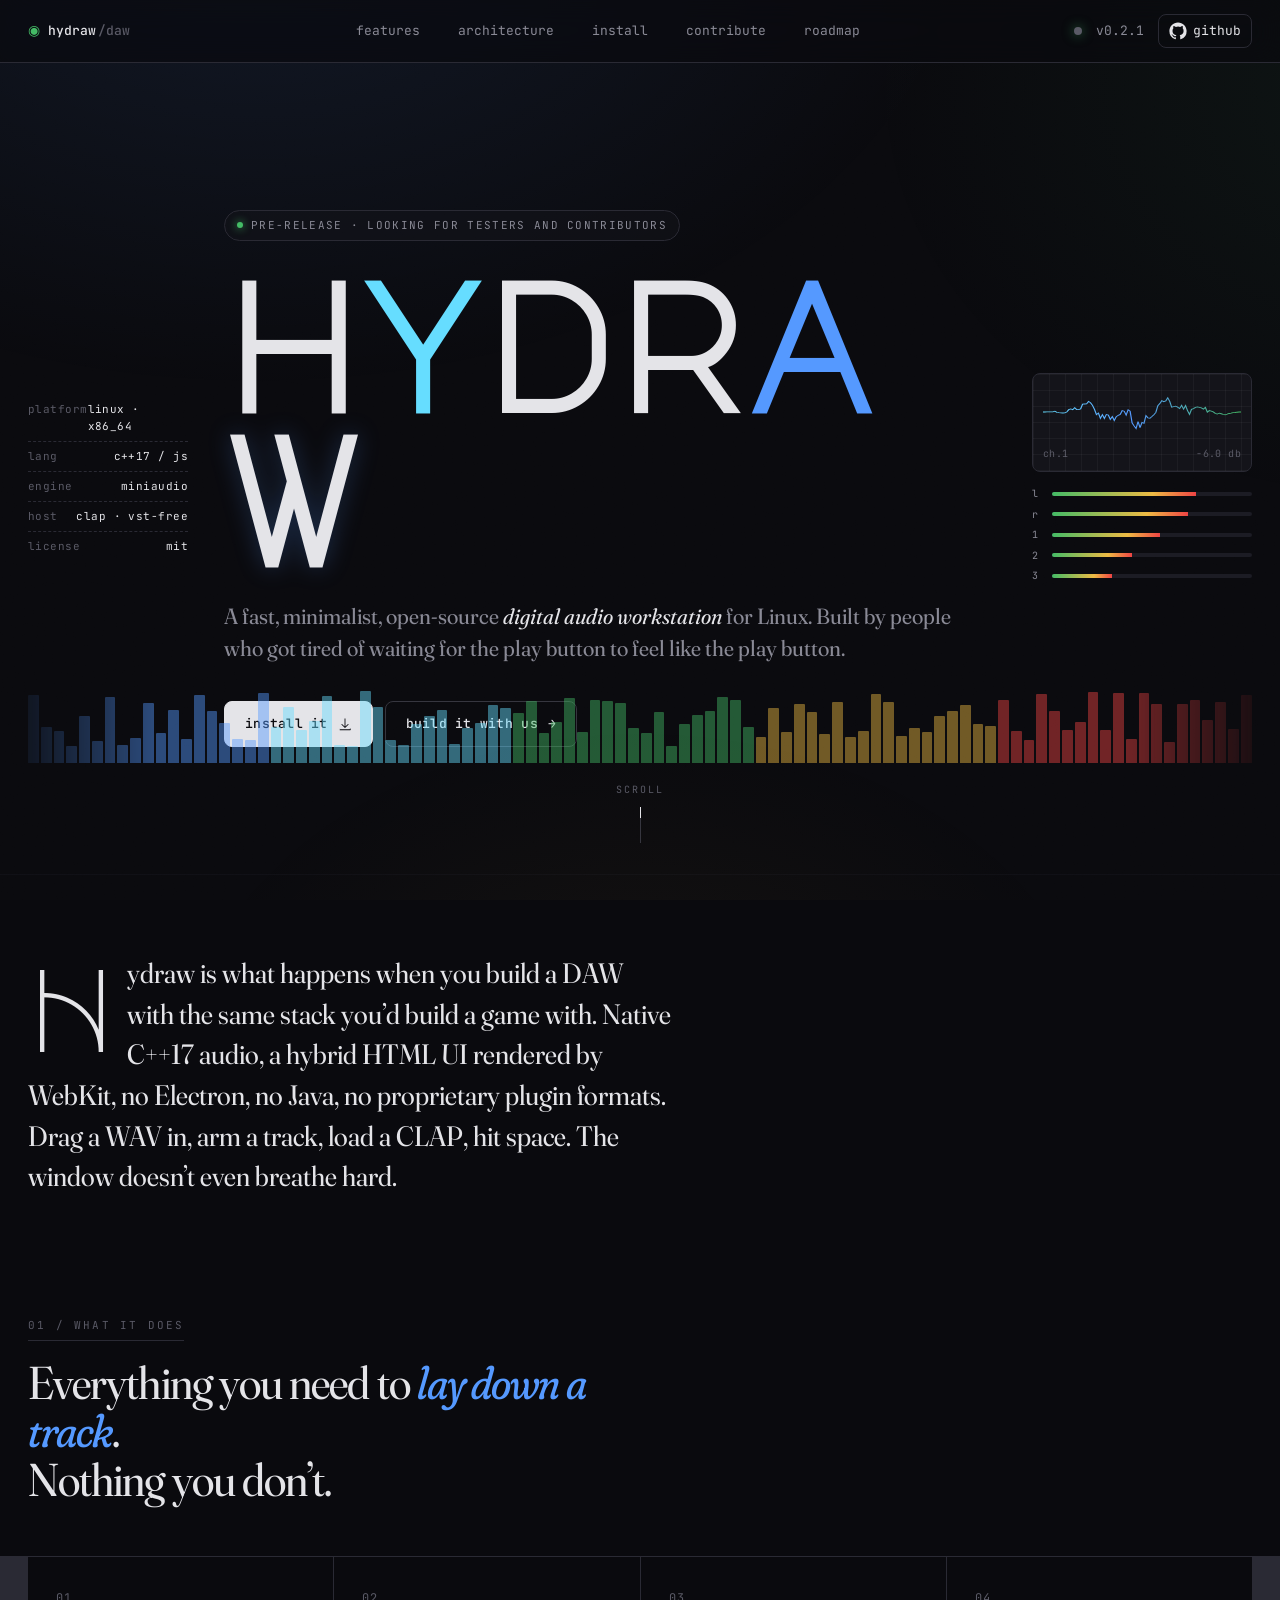
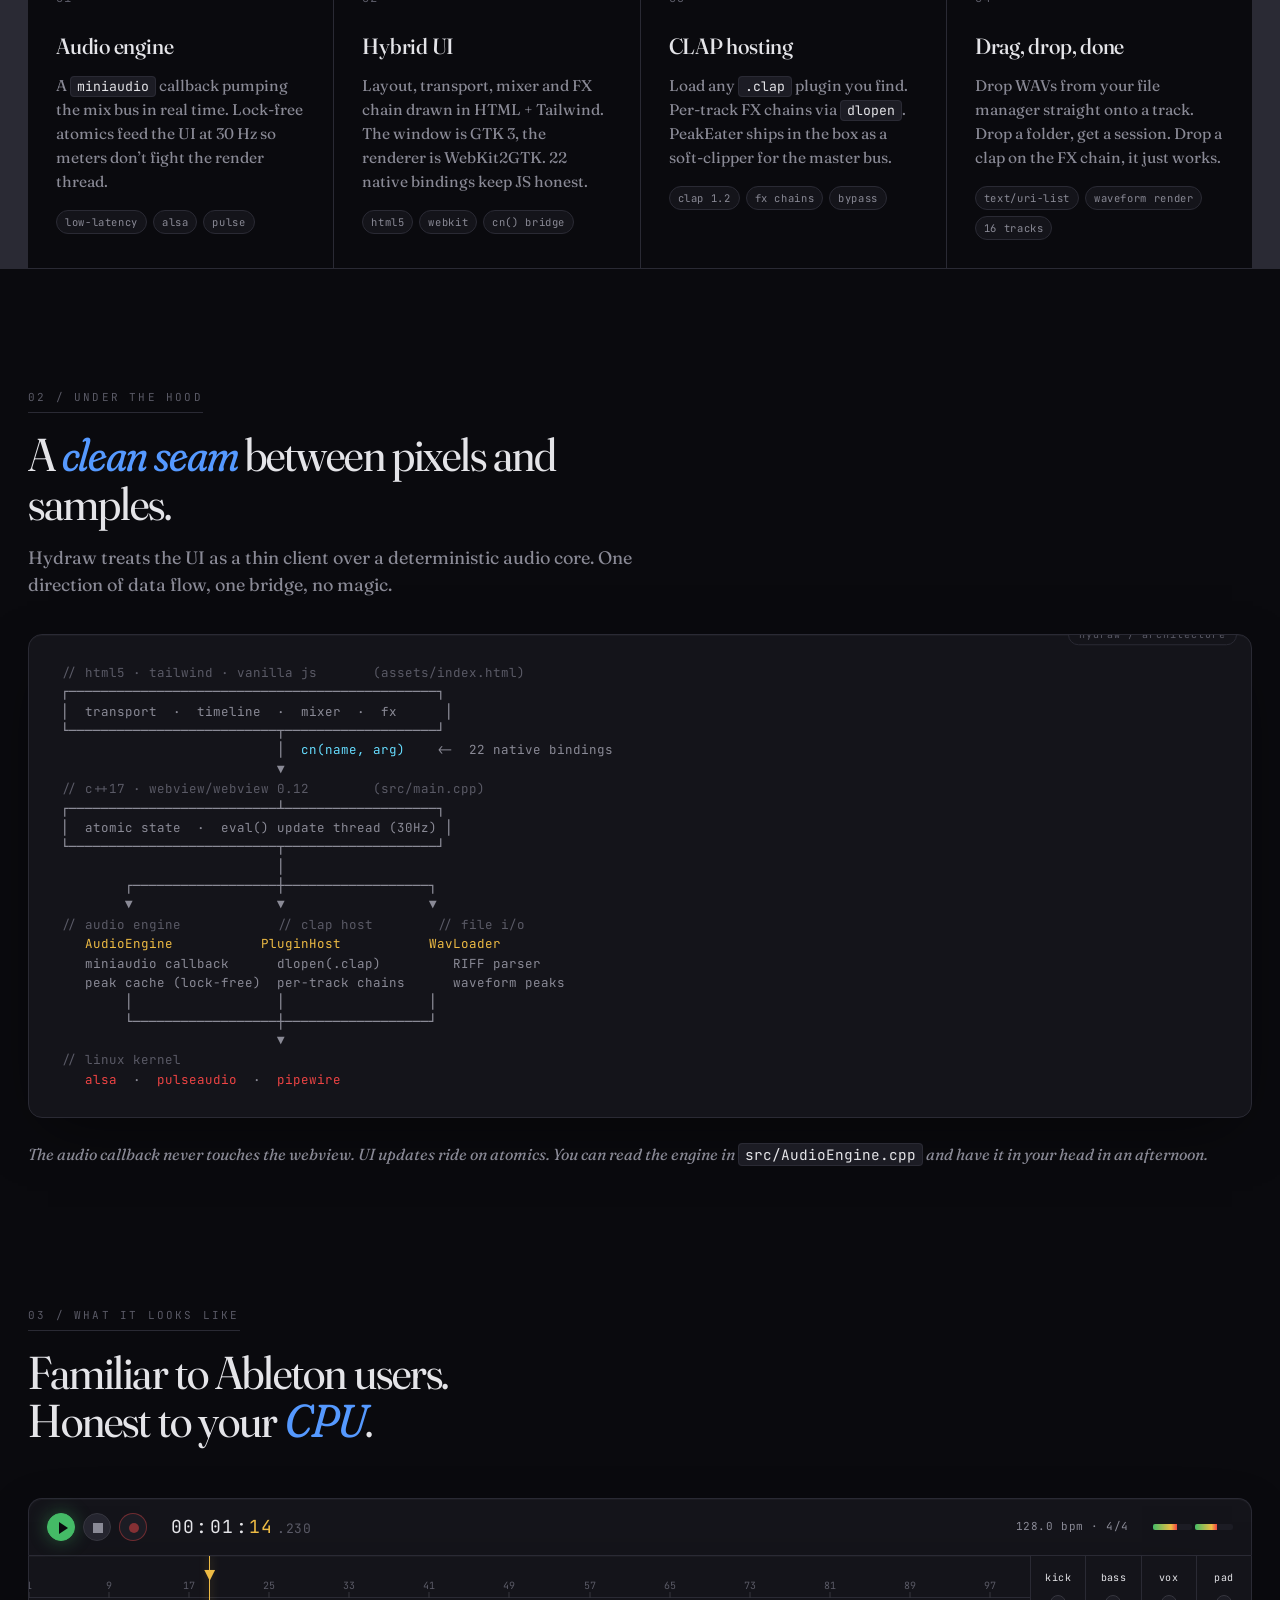
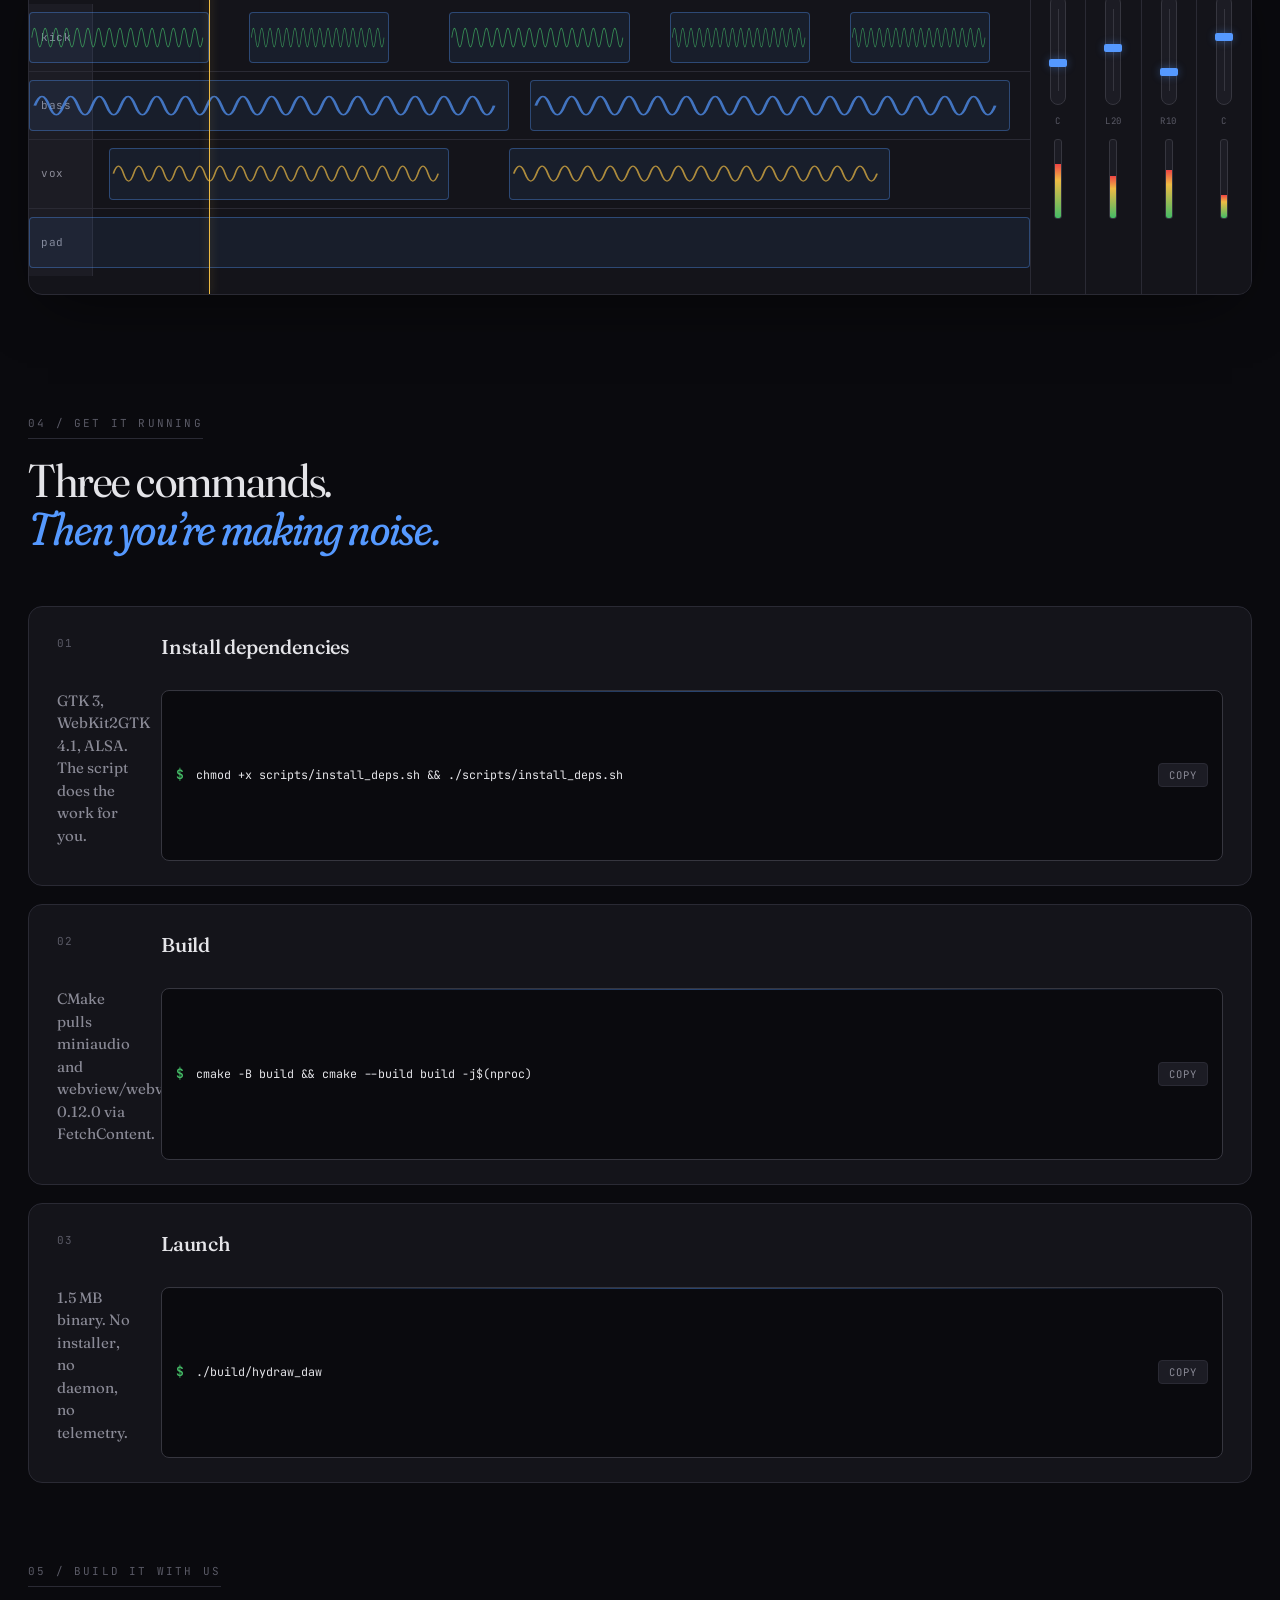
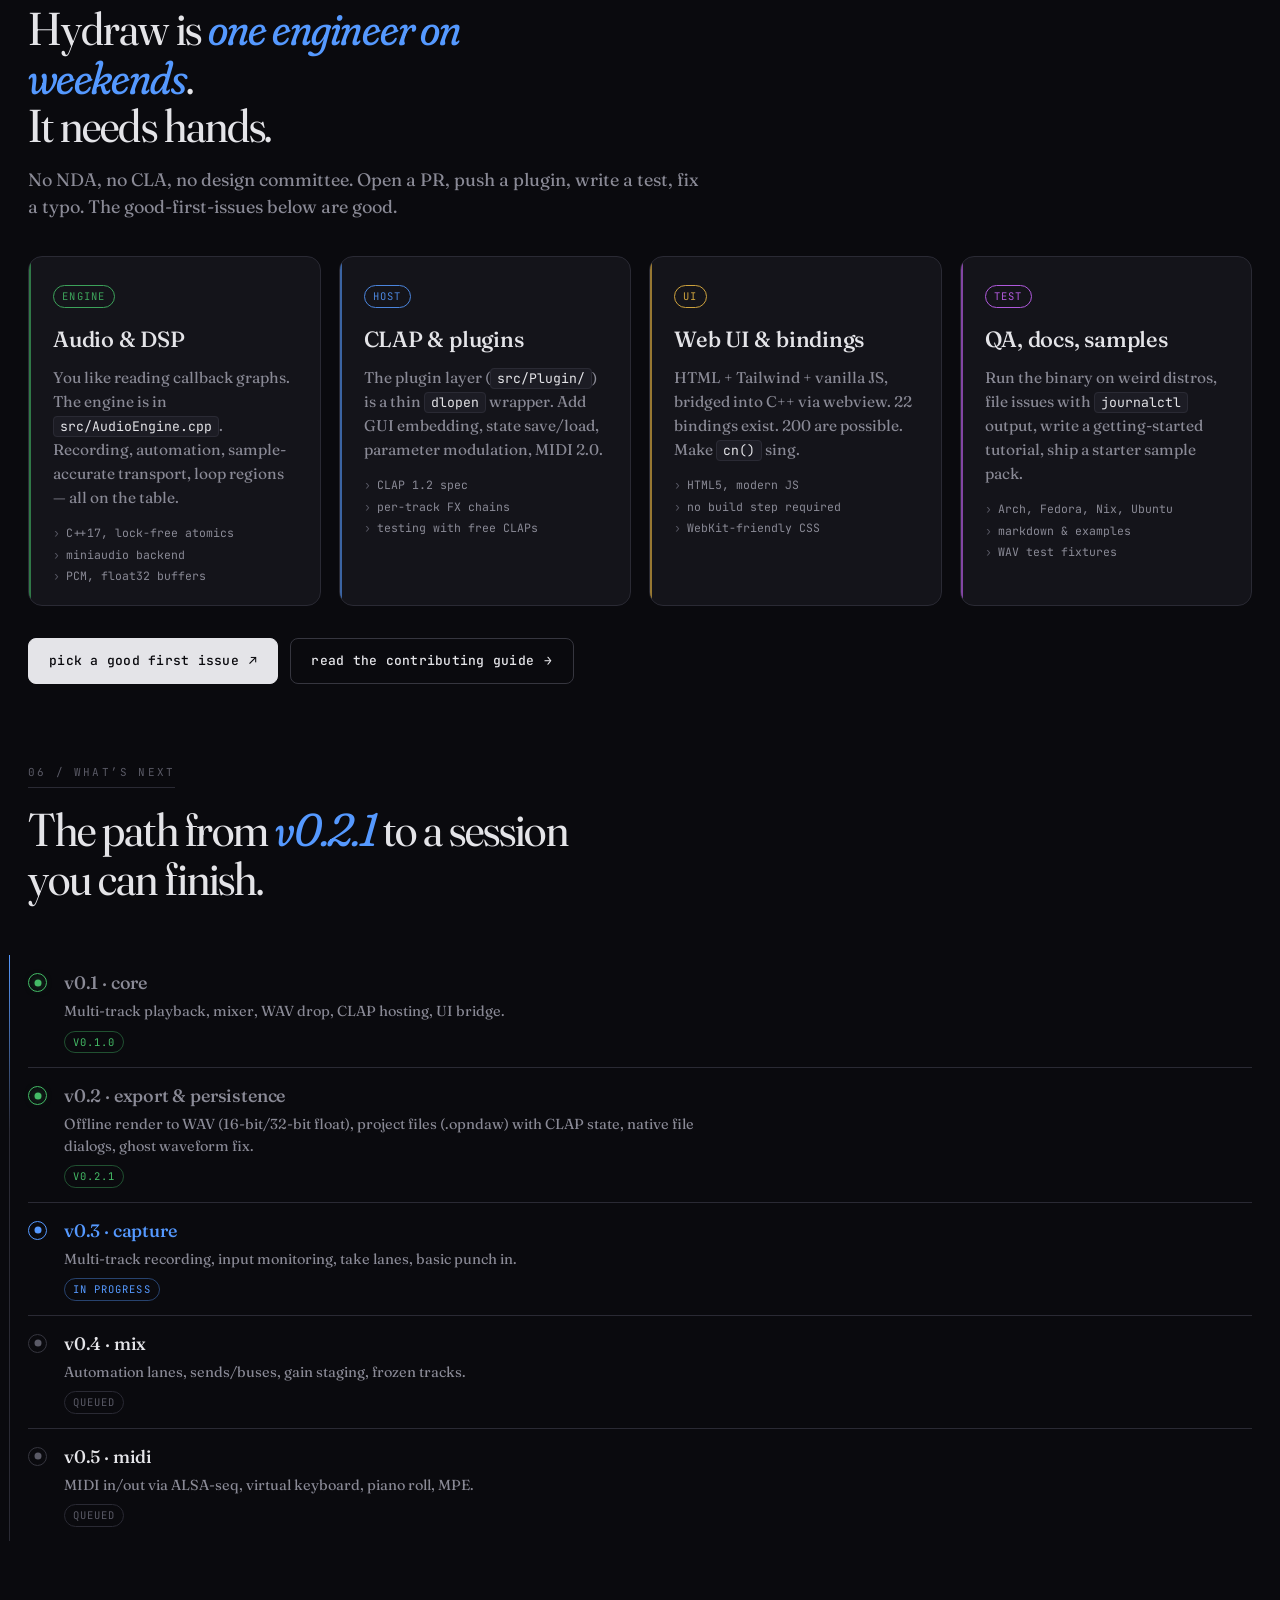
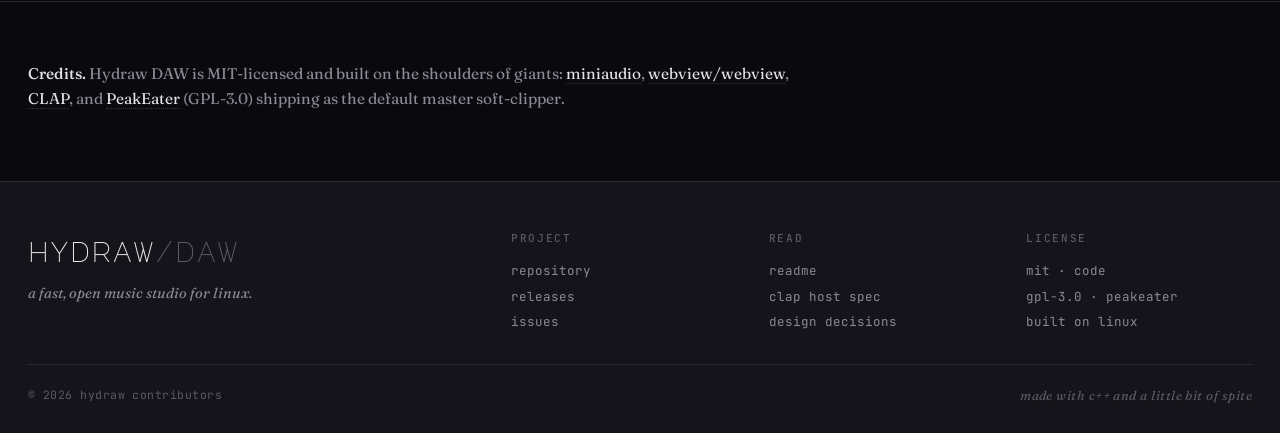
==== commit d5271e98: "docs: update project documentation to v0.2.1 - CMakeLists.txt: version bump 0.1.0 -> 0.2.1 - AGENTS." ====
--- a/docs/index.html
+++ b/docs/index.html
@@ -37,7 +37,7 @@
   </nav>
   <div class="topbar-meta">
     <span class="dot dot-green" aria-hidden="true"></span>
-    <span>v0.1.0</span>
+    <span>v0.2.1</span>
     <a class="gh" href="https://github.com/juanpimg/Hydraw-DAW" target="_blank" rel="noopener">
       <svg viewBox="0 0 24 24" width="18" height="18" aria-hidden="true"><path fill="currentColor" d="M12 .5C5.65.5.5 5.65.5 12a11.5 11.5 0 0 0 7.86 10.92c.58.1.79-.25.79-.56v-2c-3.2.7-3.88-1.37-3.88-1.37-.52-1.32-1.28-1.67-1.28-1.67-1.05-.72.08-.7.08-.7 1.16.08 1.77 1.19 1.77 1.19 1.03 1.77 2.7 1.26 3.36.96.1-.75.4-1.26.73-1.55-2.55-.29-5.24-1.28-5.24-5.69 0-1.26.45-2.29 1.19-3.1-.12-.29-.52-1.47.11-3.06 0 0 .97-.31 3.18 1.18a11 11 0 0 1 5.79 0c2.2-1.49 3.17-1.18 3.17-1.18.64 1.59.24 2.77.12 3.06.74.81 1.18 1.84 1.18 3.1 0 4.42-2.7 5.39-5.26 5.68.41.36.78 1.06.78 2.14v3.17c0 .31.21.67.8.55A11.5 11.5 0 0 0 23.5 12C23.5 5.65 18.35.5 12 .5Z"/></svg>
       <span>github</span>
@@ -514,7 +514,7 @@
     <header class="section-head">
       <span class="section-num">06 / what’s next</span>
       <h2 class="section-title">
-        The path from <em>v0.1.0</em> to a session you can finish.
+        The path from <em>v0.2.1</em> to a session you can finish.
       </h2>
     </header>
 
@@ -523,24 +523,24 @@
         <span class="tl-dot"></span>
         <h3>v0.1 · core</h3>
         <p>Multi-track playback, mixer, WAV drop, CLAP hosting, UI bridge.</p>
-        <span class="tl-meta">shipped</span>
+        <span class="tl-meta">v0.1.0</span>
+      </li>
+      <li class="tl tl-done">
+        <span class="tl-dot"></span>
+        <h3>v0.2 · export &amp; persistence</h3>
+        <p>Offline render to WAV (16-bit/32-bit float), project files (.opndaw) with CLAP state, native file dialogs, ghost waveform fix.</p>
+        <span class="tl-meta">v0.2.1</span>
       </li>
       <li class="tl tl-active">
         <span class="tl-dot"></span>
-        <h3>v0.2 · capture</h3>
+        <h3>v0.3 · capture</h3>
         <p>Multi-track recording, input monitoring, take lanes, basic punch in.</p>
         <span class="tl-meta">in progress</span>
       </li>
       <li class="tl">
         <span class="tl-dot"></span>
-        <h3>v0.3 · mix</h3>
+        <h3>v0.4 · mix</h3>
         <p>Automation lanes, sends/buses, gain staging, frozen tracks.</p>
-        <span class="tl-meta">queued</span>
-      </li>
-      <li class="tl">
-        <span class="tl-dot"></span>
-        <h3>v0.4 · export</h3>
-        <p>Offline render to WAV/FLAC, stem export, project files (.hydraw).</p>
         <span class="tl-meta">queued</span>
       </li>
       <li class="tl">
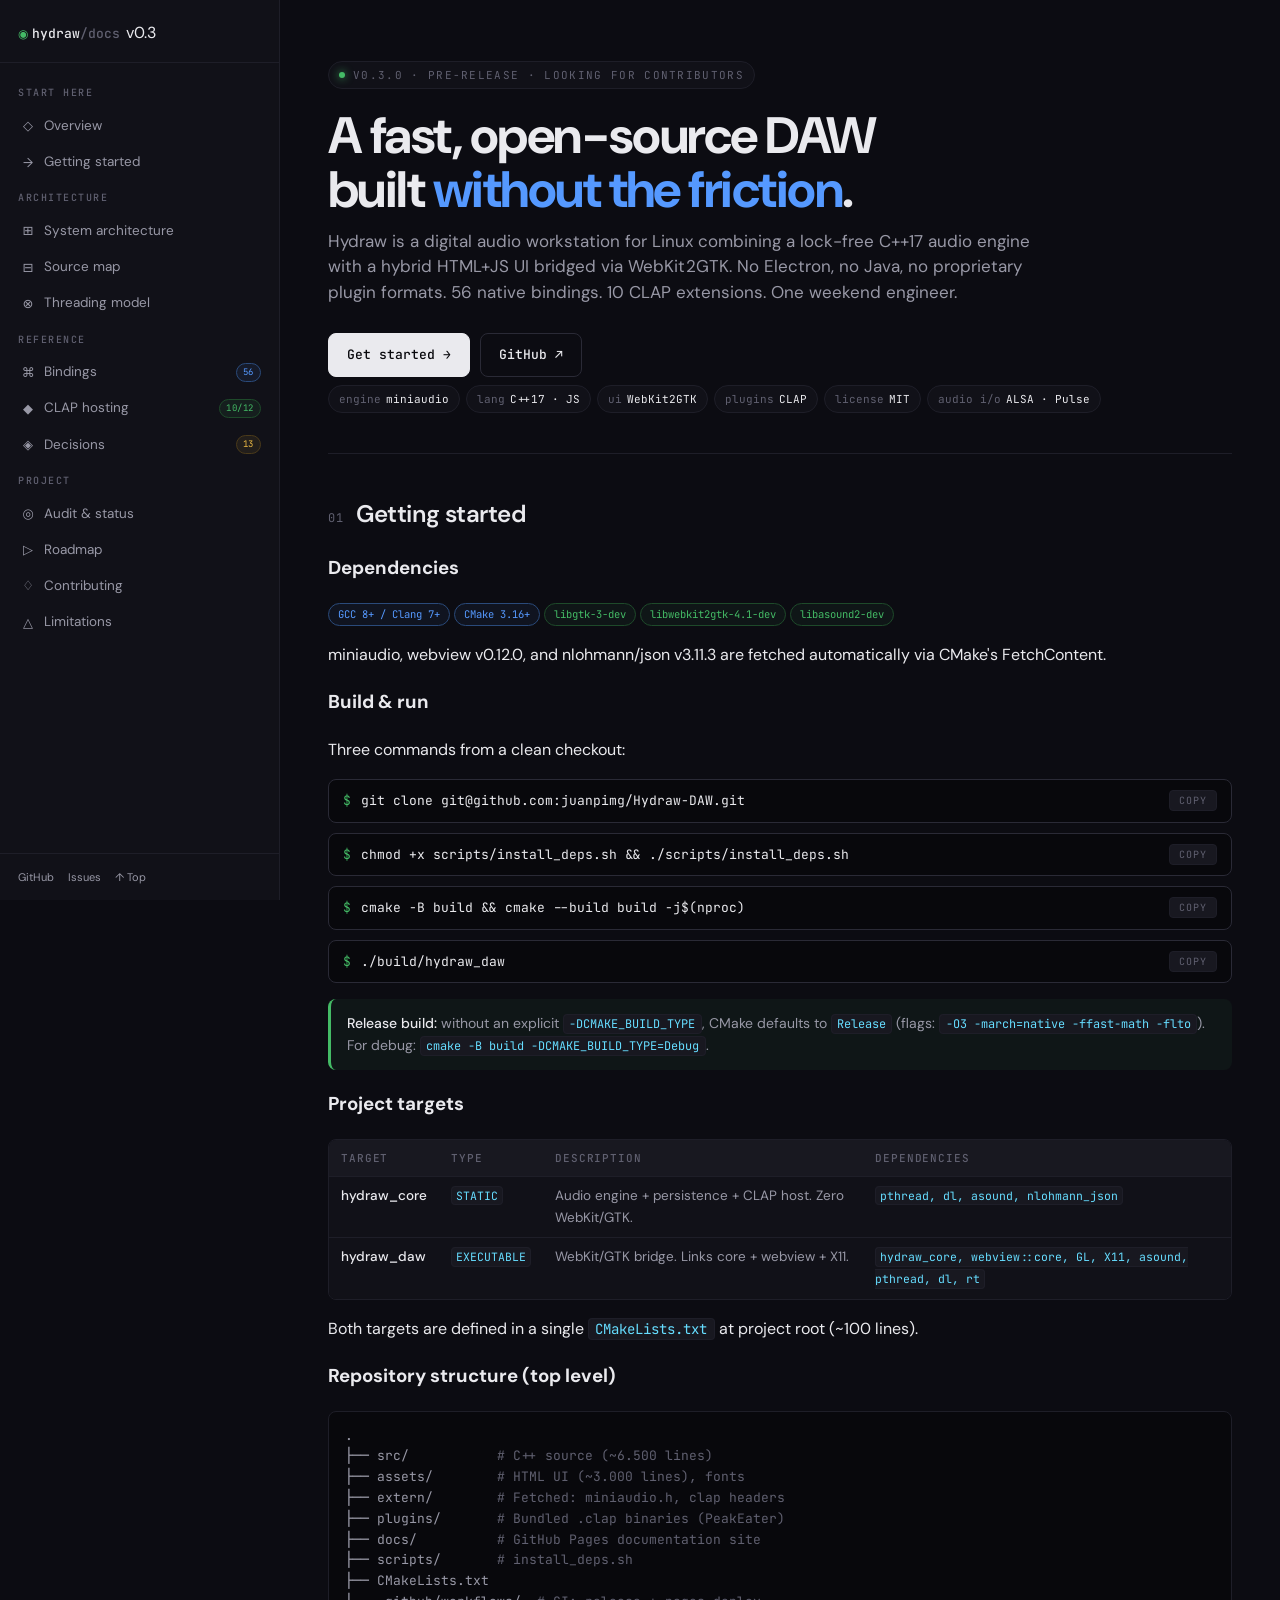
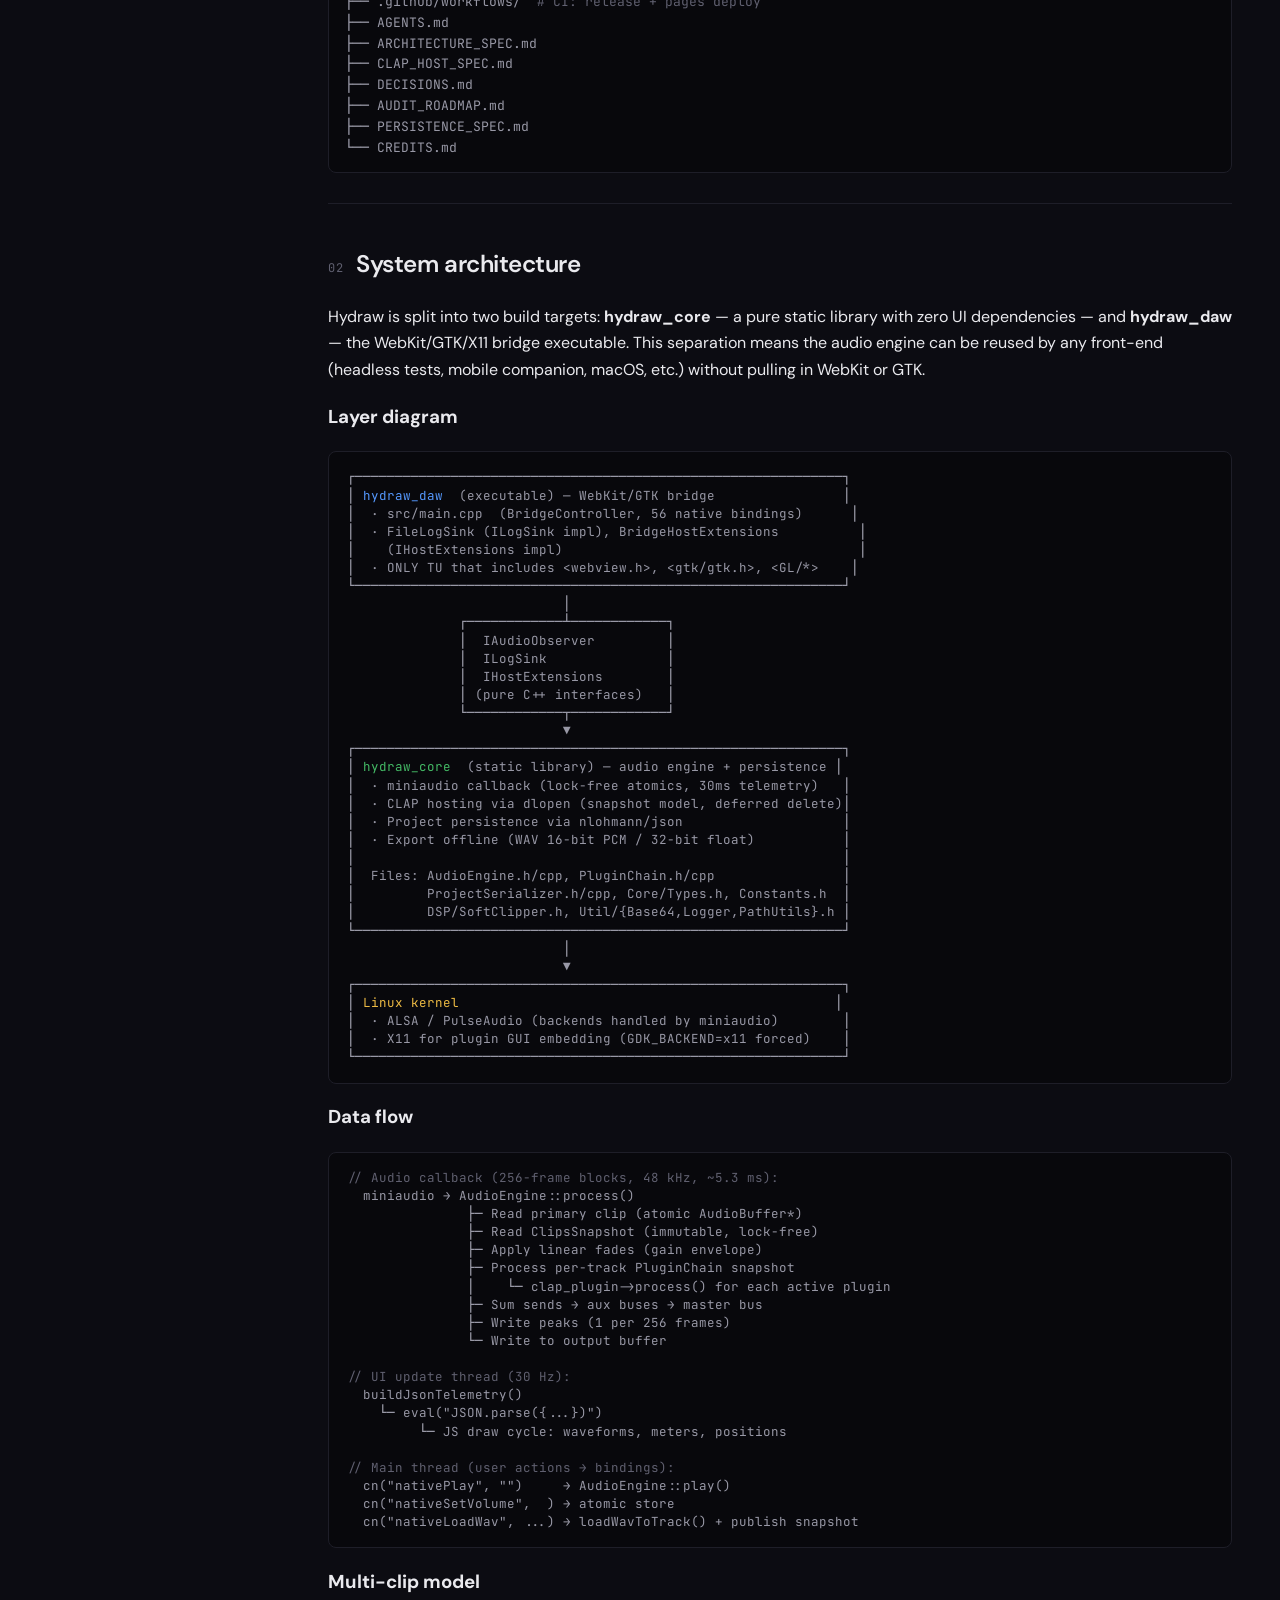
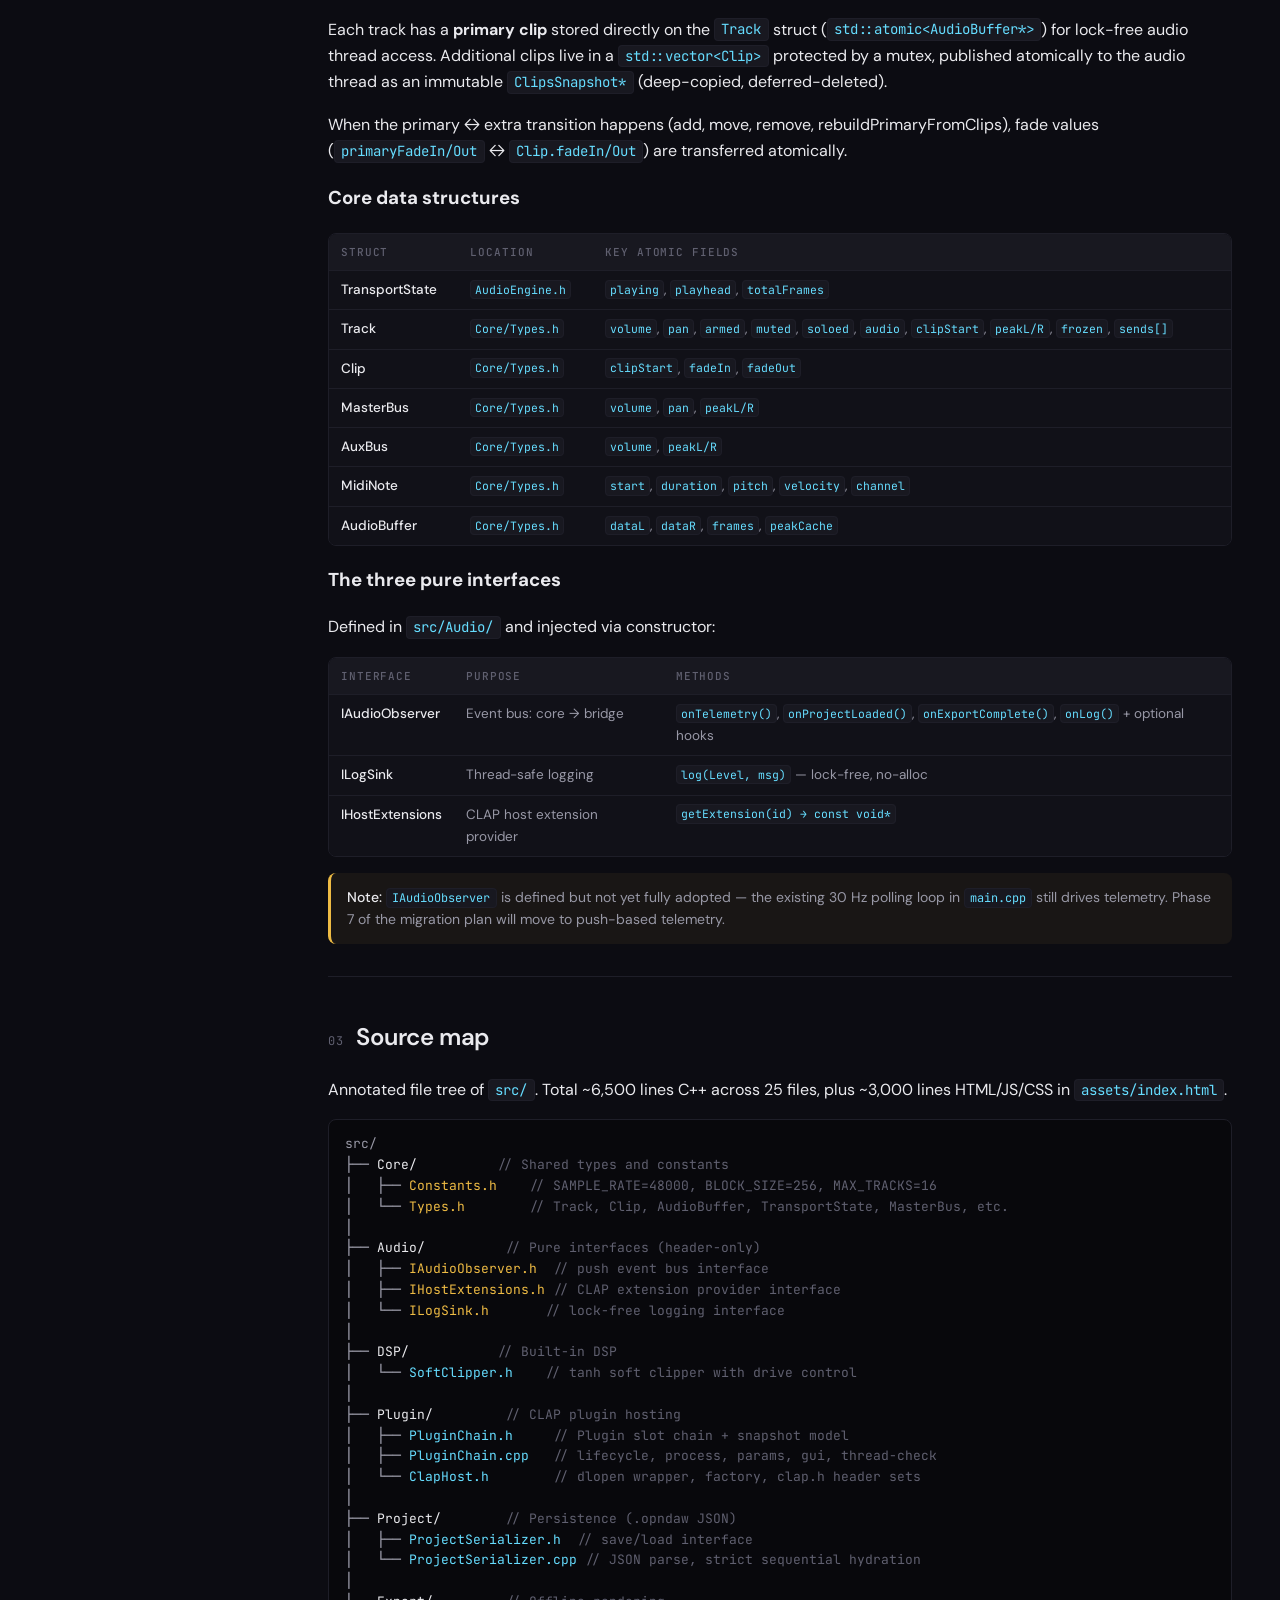
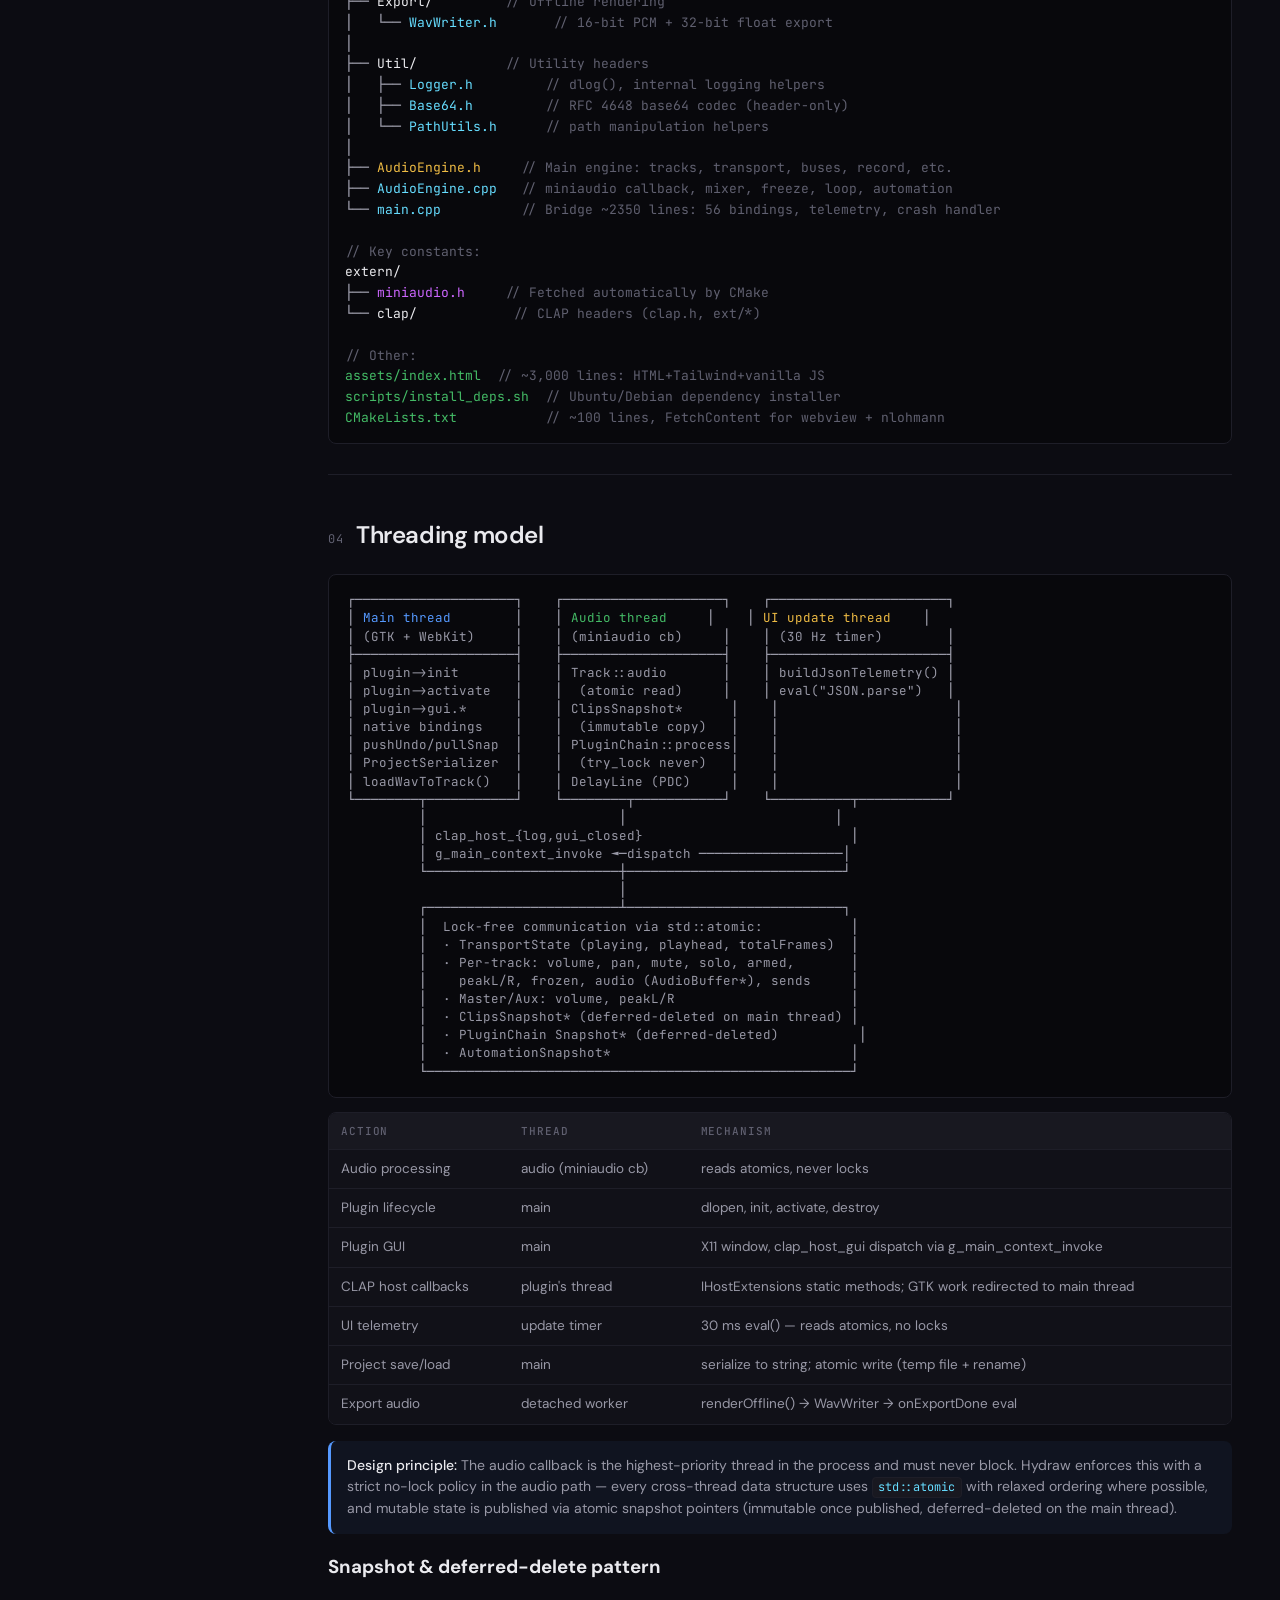
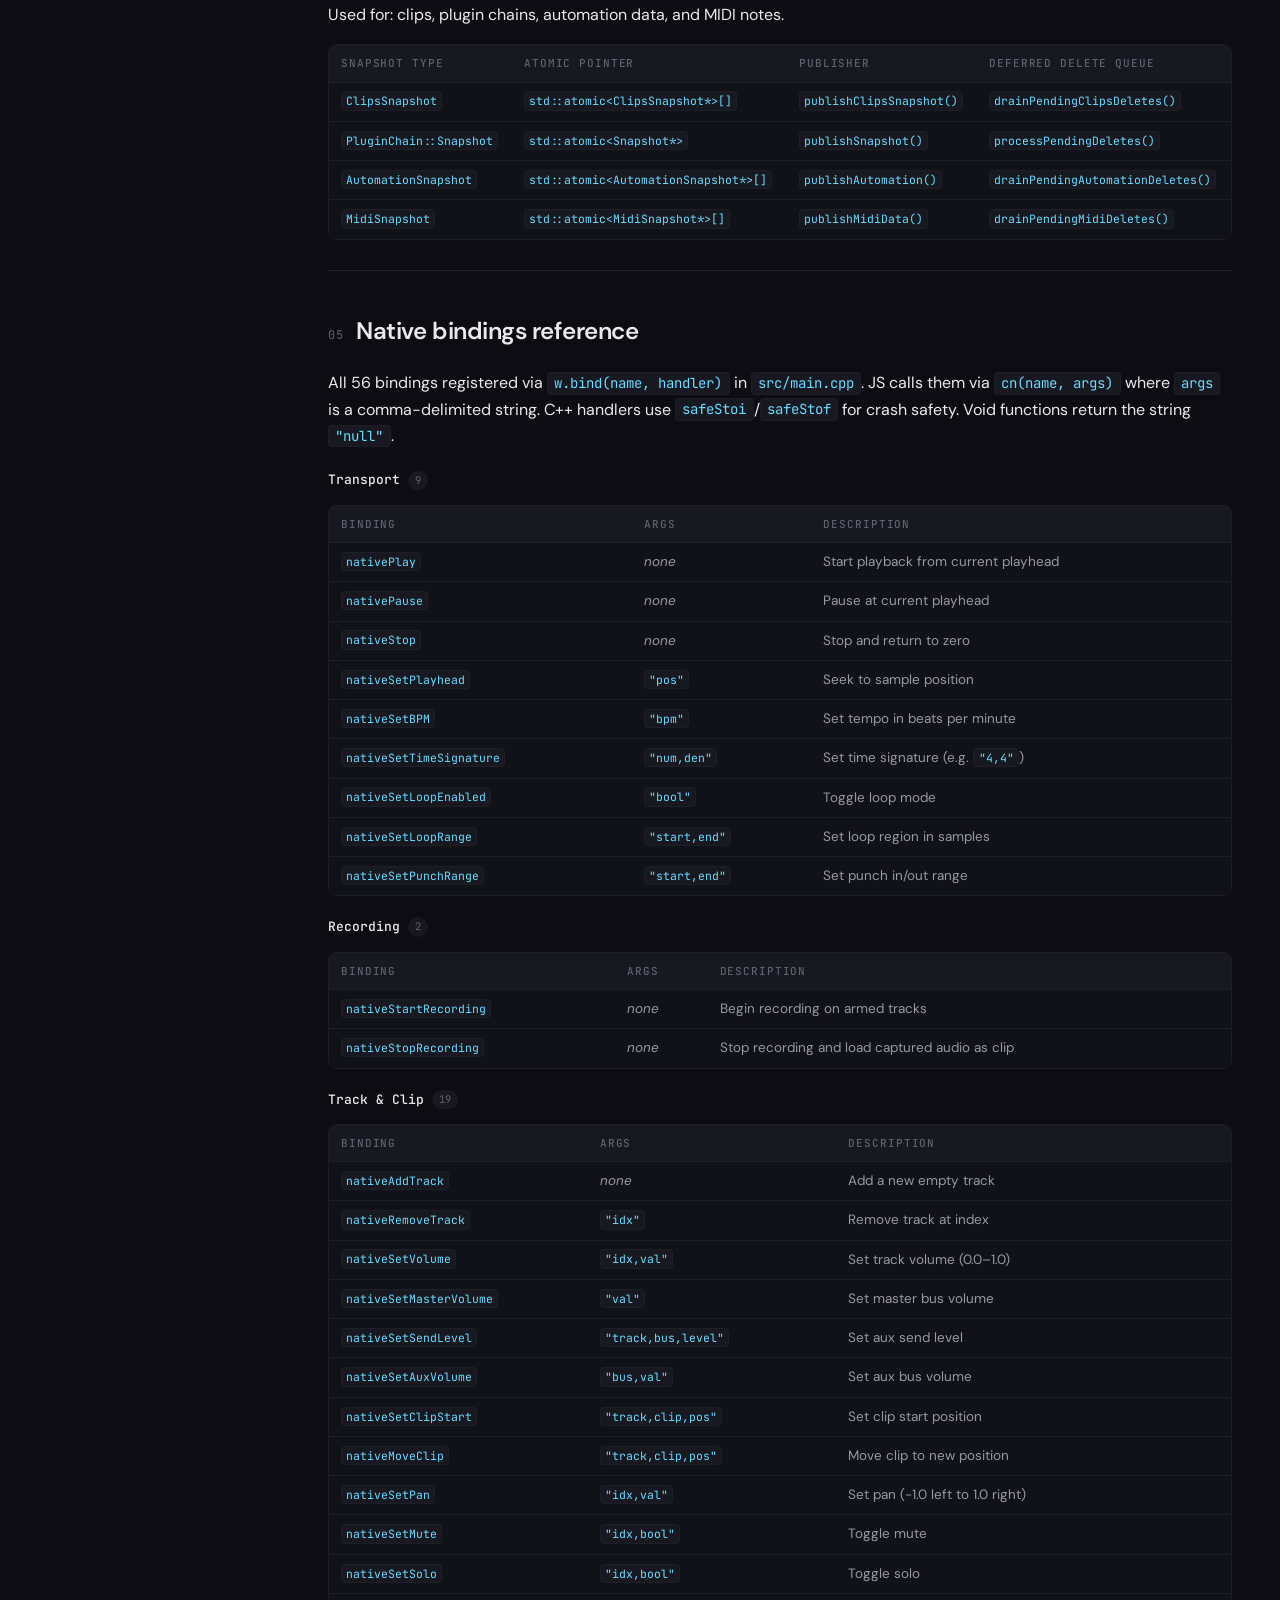
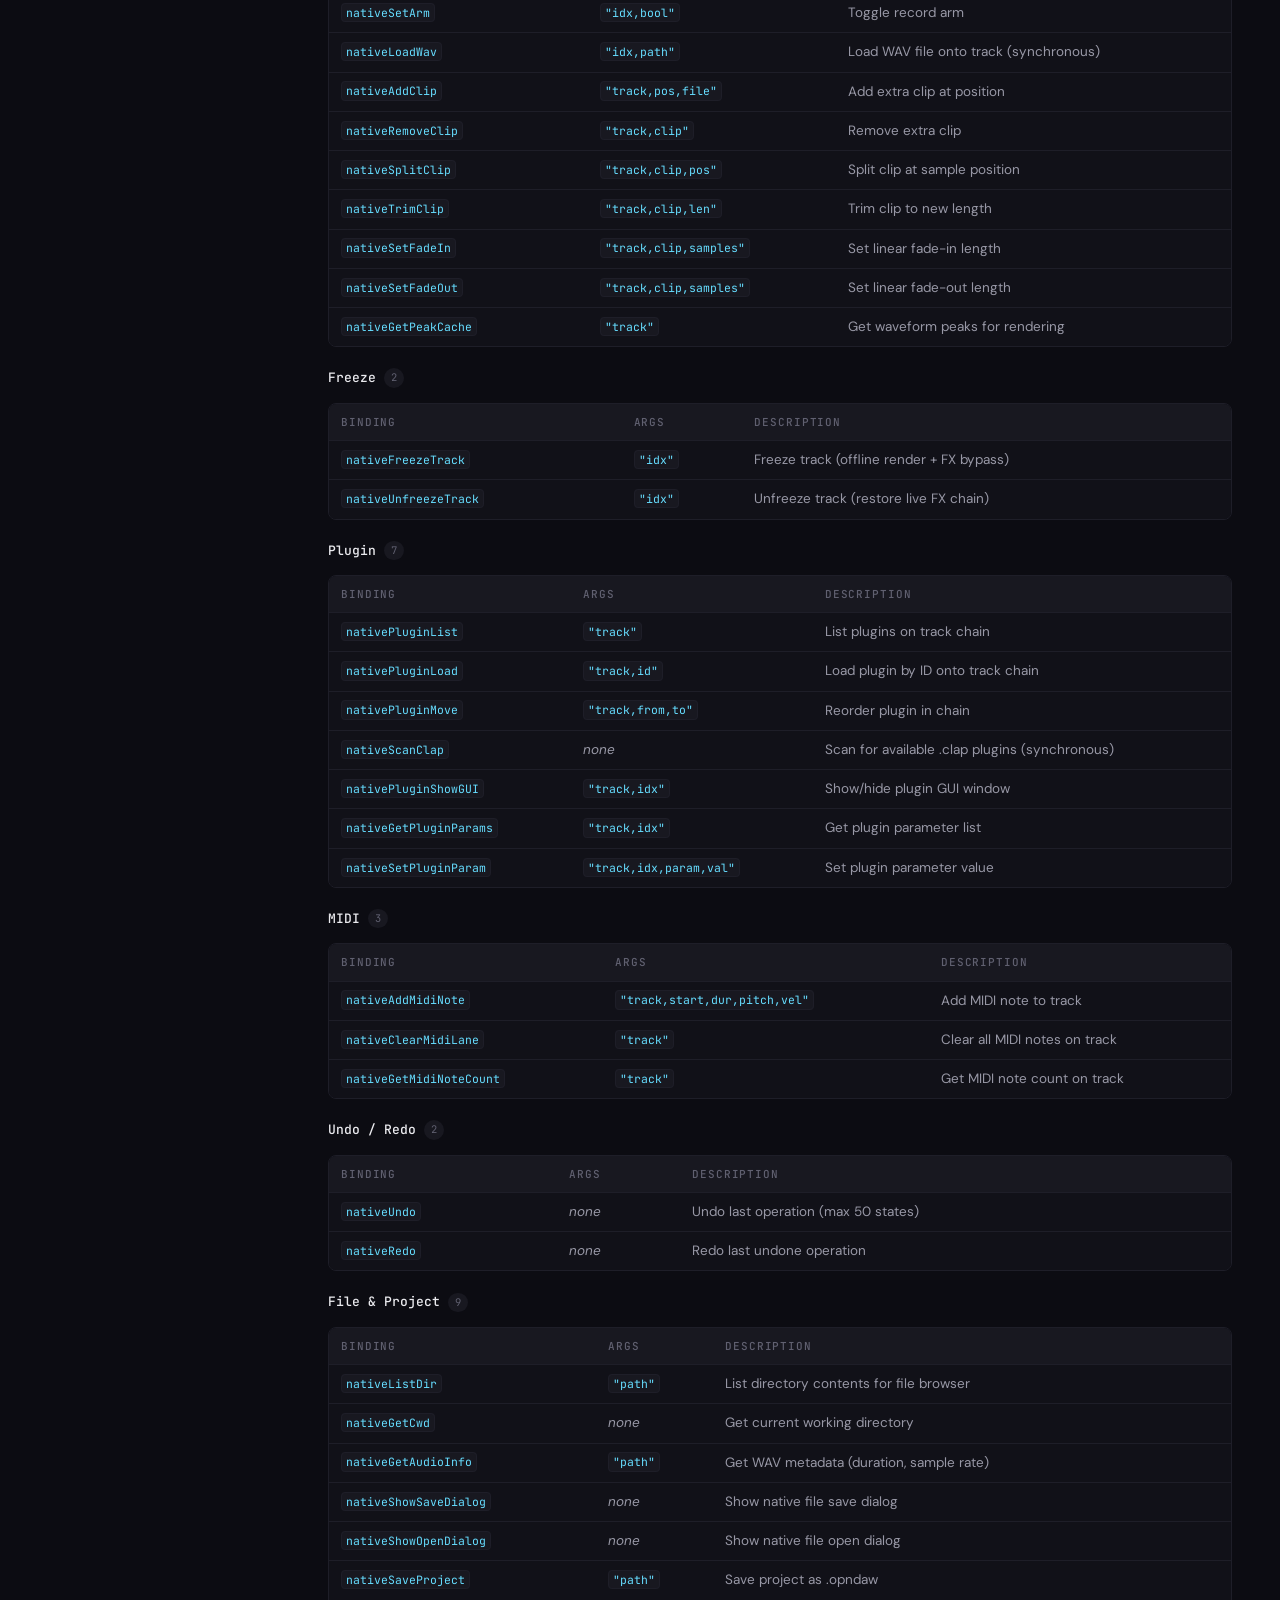
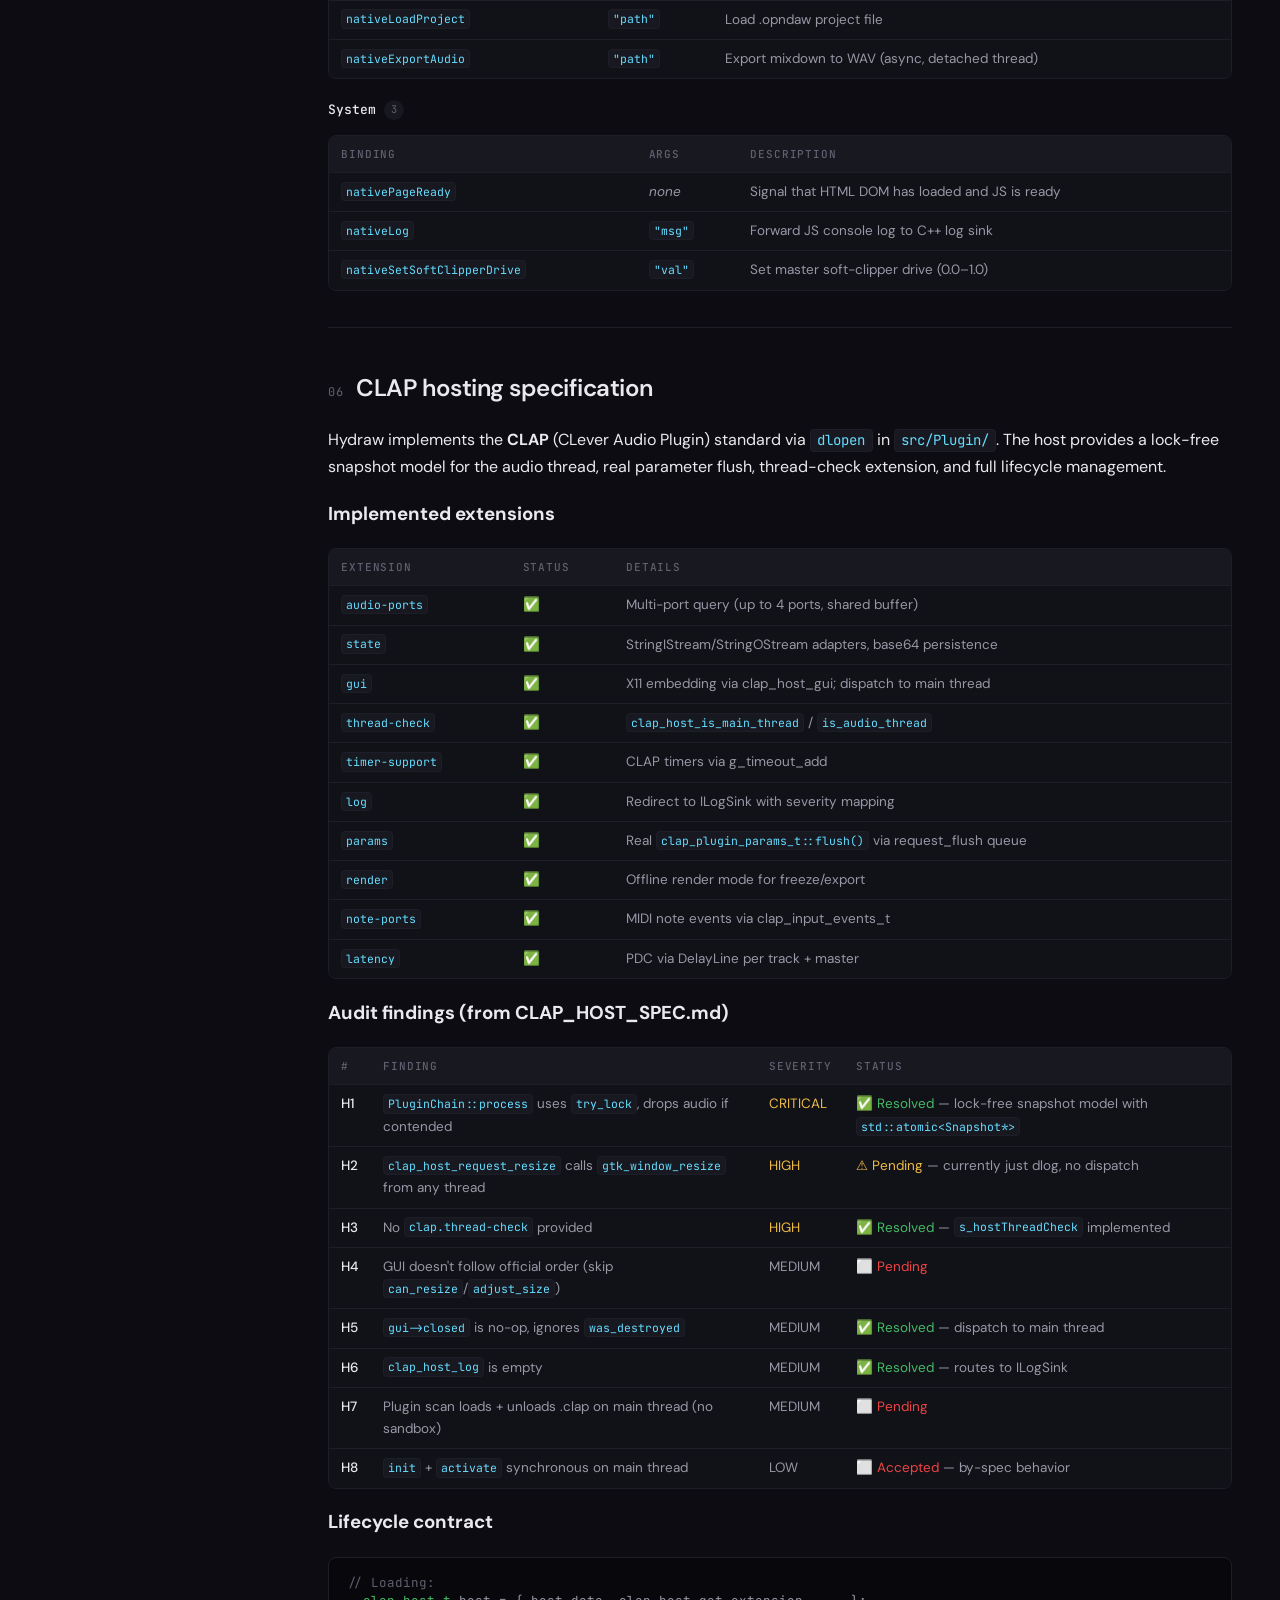
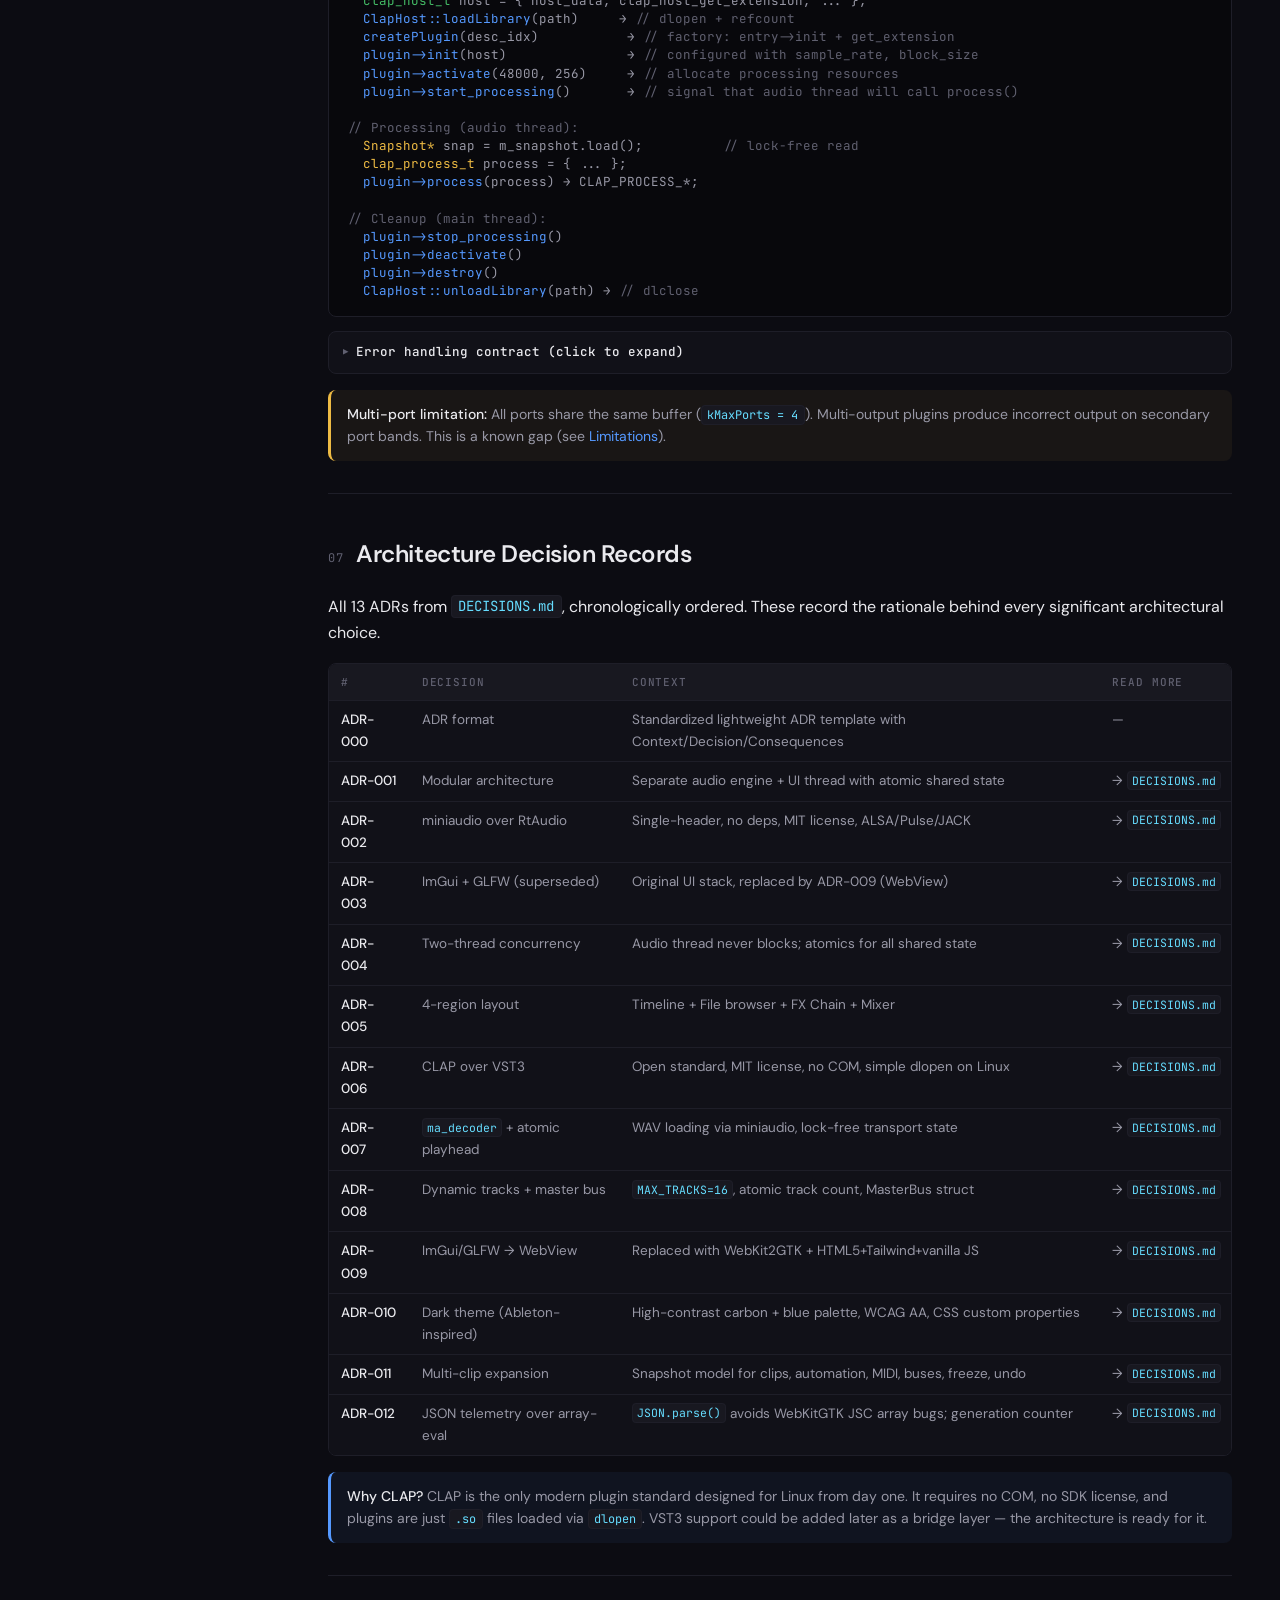
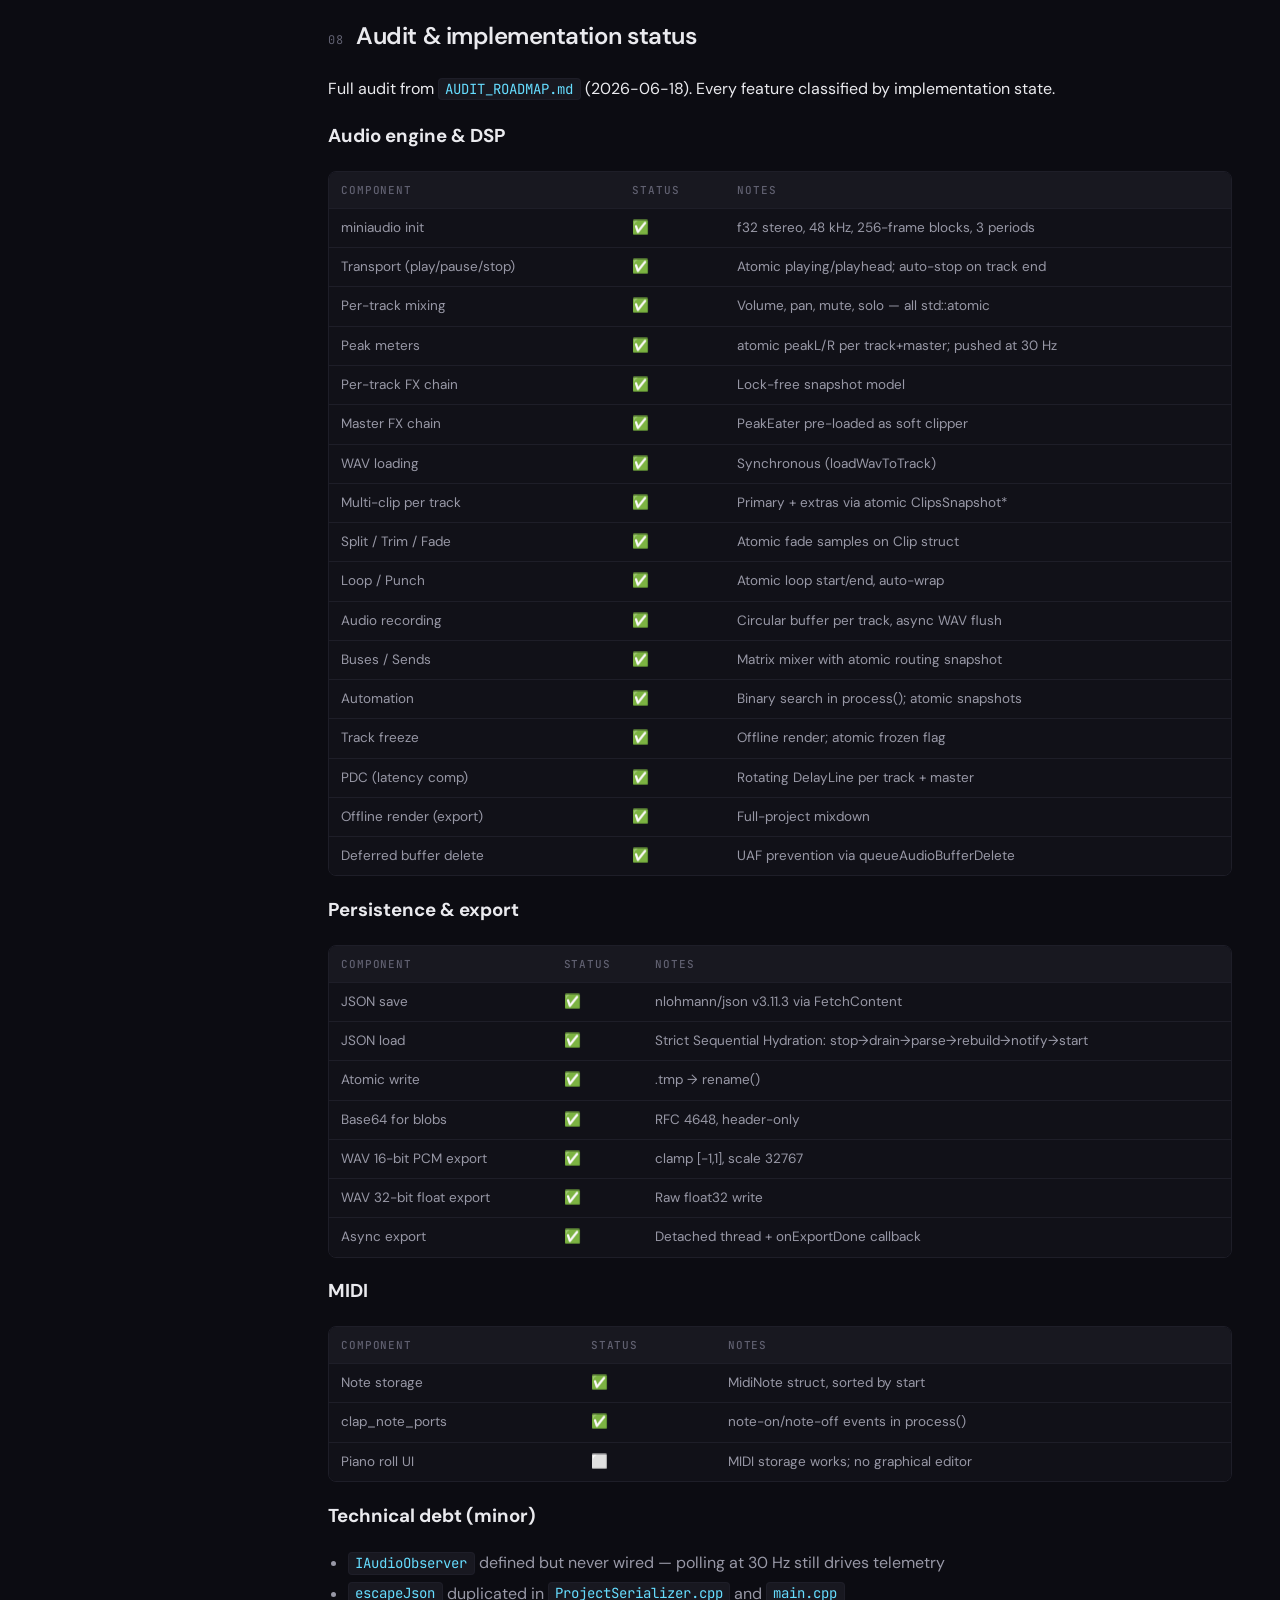
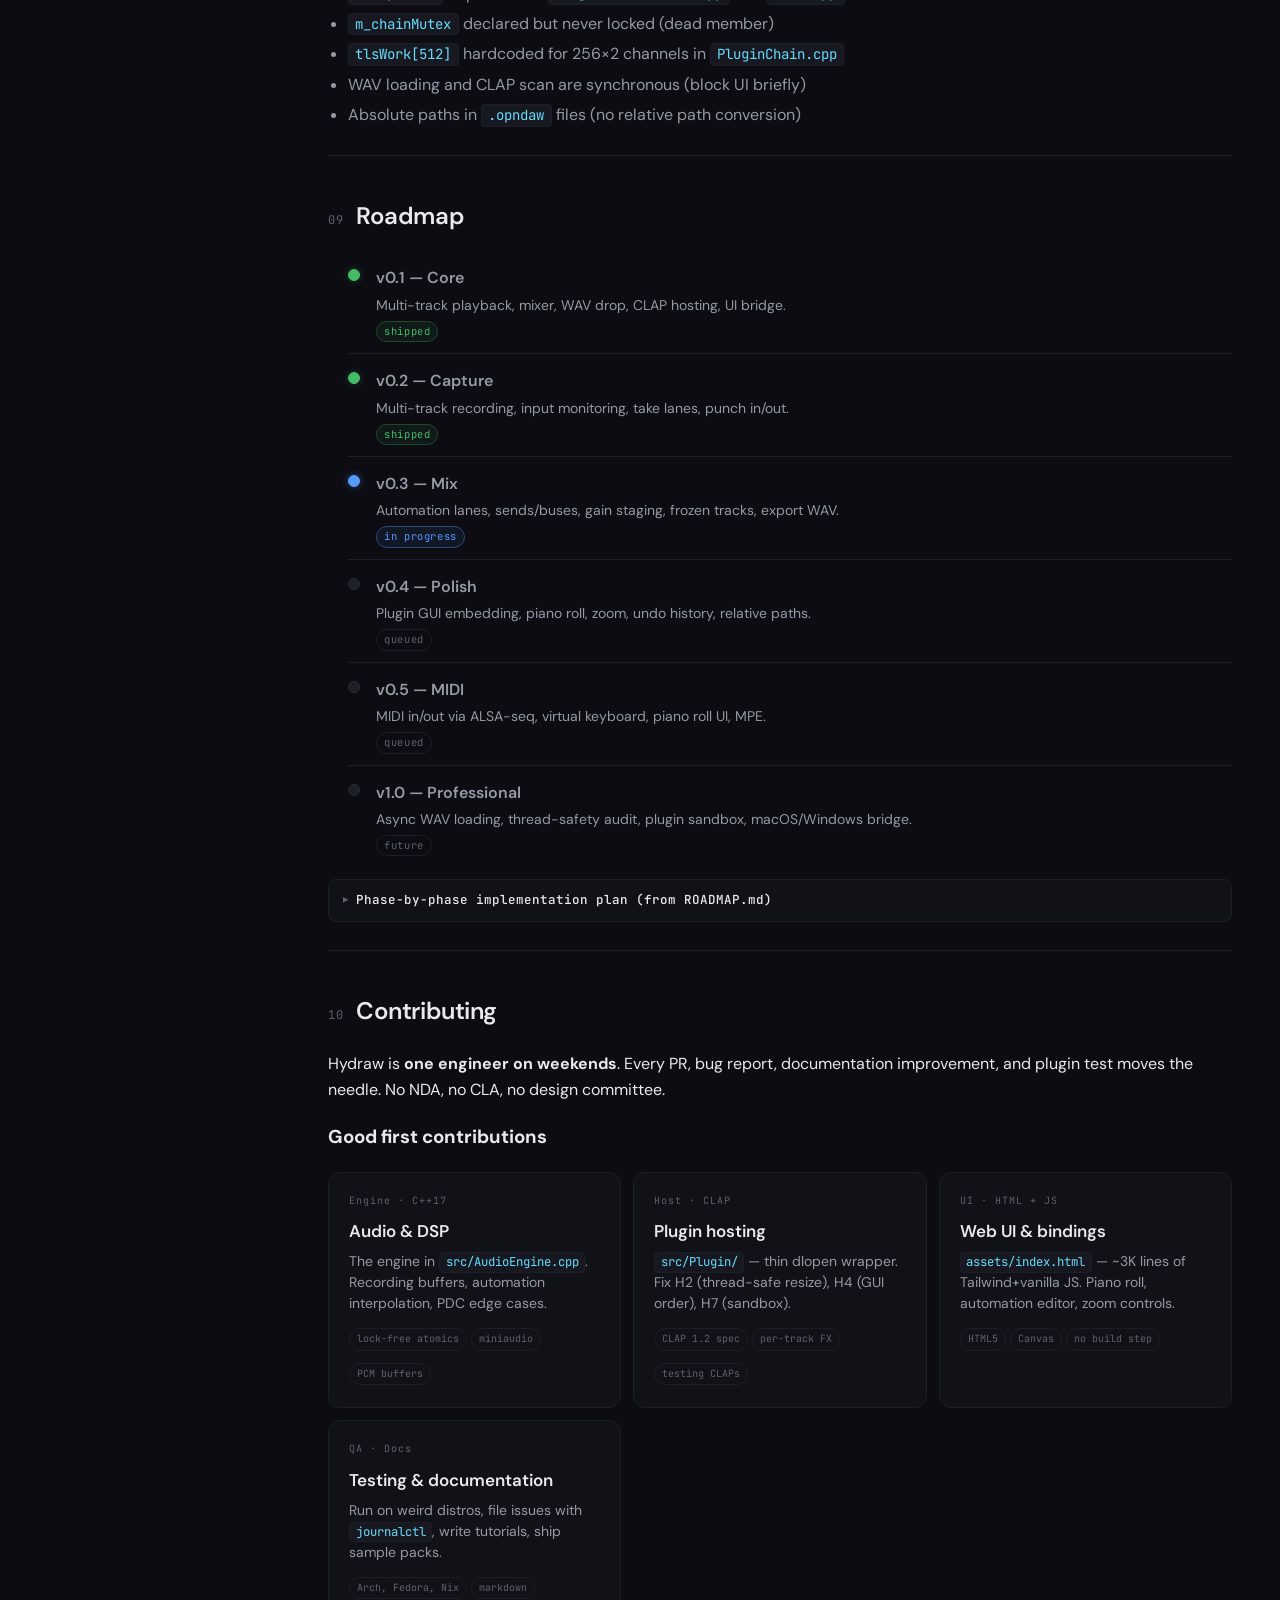
==== commit c556fb20: "site: complete developer documentation overhaul complete redesign as a professional documentation si" ====
--- a/docs/index.html
+++ b/docs/index.html
@@ -1,607 +1,1018 @@
 <!doctype html>
 <html lang="en">
 <head>
-<meta charset="utf-8" />
-<meta name="viewport" content="width=device-width, initial-scale=1" />
-<title>Hydraw DAW — a fast, open music studio for Linux</title>
-<meta name="description" content="Hydraw DAW is a fast, minimalist, open-source digital audio workstation for Linux. Built in C++17 with a hybrid HTML+JS UI. Inspired by BandLab and Ableton. MIT licensed." />
-<meta name="theme-color" content="#0a0a0e" />
-
-<meta property="og:title" content="Hydraw DAW — a fast, open music studio for Linux" />
-<meta property="og:description" content="A minimalist, open-source digital audio workstation for Linux. C++17, miniaudio, WebKit, CLAP." />
-<meta property="og:type" content="website" />
-<meta name="twitter:card" content="summary_large_image" />
-
-<link rel="preconnect" href="https://fonts.googleapis.com" />
-<link rel="preconnect" href="https://fonts.gstatic.com" crossorigin />
-<link href="https://fonts.googleapis.com/css2?family=Major+Mono+Display&family=Fraunces:ital,opsz,wght,SOFT,WONK@0,9..144,300..900,0..100,0..1;1,9..144,300..900,0..100,0..1&family=JetBrains+Mono:ital,wght@0,100..800;1,100..800&display=swap" rel="stylesheet" />
-
-<link rel="stylesheet" href="style.css" />
+<meta charset="utf-8"/>
+<meta name="viewport" content="width=device-width,initial-scale=1"/>
+<title>Hydraw DAW — Technical Documentation</title>
+<meta name="description" content="Hydraw DAW technical documentation: architecture, bindings (56 native), CLAP hosting, build guide, API reference, contributing, and design decisions for developers."/>
+<meta name="theme-color" content="#08080c"/>
+<meta property="og:title" content="Hydraw DAW — Technical Documentation"/>
+<meta property="og:description" content="Full developer documentation for Hydraw DAW: lock-free audio engine, 56 JS→C++ bindings, CLAP host spec, ADR log, and audit roadmap."/>
+<meta property="og:type" content="website"/>
+<link rel="preconnect" href="https://fonts.googleapis.com"/>
+<link rel="preconnect" href="https://fonts.gstatic.com" crossorigin/>
+<link href="https://fonts.googleapis.com/css2?family=DM+Sans:ital,wght@0,300..700;1,300..700&family=JetBrains+Mono:ital,wght@0,100..800;1,100..800&display=swap" rel="stylesheet"/>
+<link rel="stylesheet" href="style.css"/>
 </head>
 <body>
 
-<a class="skip" href="#main">Skip to content</a>
-
-<header class="topbar">
-  <a class="brand" href="#top" aria-label="Hydraw DAW home">
-    <span class="brand-glyph" aria-hidden="true">◉</span>
-    <span class="brand-name">hydraw</span>
-    <span class="brand-suffix">/daw</span>
-  </a>
-  <nav class="nav" aria-label="Primary">
-    <a href="#features">features</a>
-    <a href="#architecture">architecture</a>
-    <a href="#install">install</a>
-    <a href="#contribute">contribute</a>
-    <a href="#roadmap">roadmap</a>
+<a class="skip" href="#start">Skip to content</a>
+
+<!-- ═══ SIDEBAR ═══ -->
+<aside class="sidebar" role="navigation" aria-label="Documentation navigation">
+  <div class="sidebar-header">
+    <span class="sidebar-logo">
+      <span class="glyph">◉</span>hydraw<span class="suffix">/docs</span>
+    </span>
+    <span class="version">v0.3</span>
+  </div>
+  <nav class="sidebar-nav">
+    <div class="sidebar-nav-heading">Start here</div>
+    <a href="#start" class="active" data-section="start"><span class="ico">◇</span> Overview</a>
+    <a href="#getting-started" data-section="getting-started"><span class="ico">→</span> Getting started</a>
+
+    <div class="sidebar-nav-heading">Architecture</div>
+    <a href="#architecture" data-section="architecture"><span class="ico">⊞</span> System architecture</a>
+    <a href="#source-map" data-section="source-map"><span class="ico">⊟</span> Source map</a>
+    <a href="#threading" data-section="threading"><span class="ico">⊗</span> Threading model</a>
+
+    <div class="sidebar-nav-heading">Reference</div>
+    <a href="#bindings" data-section="bindings"><span class="ico">⌘</span> Bindings <span class="tag blue">56</span></a>
+    <a href="#clap" data-section="clap"><span class="ico">◆</span> CLAP hosting <span class="tag green">10/12</span></a>
+    <a href="#adrs" data-section="adrs"><span class="ico">◈</span> Decisions <span class="tag yellow">13</span></a>
+
+    <div class="sidebar-nav-heading">Project</div>
+    <a href="#audit" data-section="audit"><span class="ico">◎</span> Audit &amp; status</a>
+    <a href="#roadmap" data-section="roadmap"><span class="ico">▷</span> Roadmap</a>
+    <a href="#contributing" data-section="contributing"><span class="ico">♢</span> Contributing</a>
+    <a href="#limitations" data-section="limitations"><span class="ico">△</span> Limitations</a>
   </nav>
-  <div class="topbar-meta">
-    <span class="dot dot-green" aria-hidden="true"></span>
-    <span>v0.2.1</span>
-    <a class="gh" href="https://github.com/juanpimg/Hydraw-DAW" target="_blank" rel="noopener">
-      <svg viewBox="0 0 24 24" width="18" height="18" aria-hidden="true"><path fill="currentColor" d="M12 .5C5.65.5.5 5.65.5 12a11.5 11.5 0 0 0 7.86 10.92c.58.1.79-.25.79-.56v-2c-3.2.7-3.88-1.37-3.88-1.37-.52-1.32-1.28-1.67-1.28-1.67-1.05-.72.08-.7.08-.7 1.16.08 1.77 1.19 1.77 1.19 1.03 1.77 2.7 1.26 3.36.96.1-.75.4-1.26.73-1.55-2.55-.29-5.24-1.28-5.24-5.69 0-1.26.45-2.29 1.19-3.1-.12-.29-.52-1.47.11-3.06 0 0 .97-.31 3.18 1.18a11 11 0 0 1 5.79 0c2.2-1.49 3.17-1.18 3.17-1.18.64 1.59.24 2.77.12 3.06.74.81 1.18 1.84 1.18 3.1 0 4.42-2.7 5.39-5.26 5.68.41.36.78 1.06.78 2.14v3.17c0 .31.21.67.8.55A11.5 11.5 0 0 0 23.5 12C23.5 5.65 18.35.5 12 .5Z"/></svg>
-      <span>github</span>
+  <div class="sidebar-footer">
+    <a href="https://github.com/juanpimg/Hydraw-DAW" target="_blank" rel="noopener">GitHub</a>
+    <a href="https://github.com/juanpimg/Hydraw-DAW/issues" target="_blank" rel="noopener">Issues</a>
+    <a href="#">↑ Top</a>
+  </div>
+</aside>
+
+<!-- ═══ CONTENT ═══ -->
+<main class="content" id="start">
+
+
+<!-- ──────── OVERVIEW ──────── -->
+<section class="hero-banner">
+  <div class="eyebrow"><span class="pulse"></span> v0.3.0 · pre-release · looking for contributors</div>
+  <h1>
+    A fast, open-source DAW<br/>
+    built <span class="hl">without the friction</span>.
+  </h1>
+  <p class="sub">
+    Hydraw is a digital audio workstation for Linux combining a lock-free
+    C++17 audio engine with a hybrid HTML+JS UI bridged via WebKit2GTK.
+    No Electron, no Java, no proprietary plugin formats. 56 native bindings.
+    10 CLAP extensions. One weekend engineer.
+  </p>
+  <div class="hero-cta">
+    <a class="btn btn-primary" href="#getting-started">
+      <span>Get started</span>
+      <span class="arrow">→</span>
     </a>
-  </div>
-</header>
-
-<main id="main">
-
-  <!-- HERO -->
-  <section class="hero" id="top">
-    <div class="hero-noise" aria-hidden="true"></div>
-
-    <div class="hero-grid">
-      <aside class="hero-side hero-side-left">
-        <div class="kv">
-          <span class="k">platform</span>
-          <span class="v">linux · x86_64</span>
-        </div>
-        <div class="kv">
-          <span class="k">lang</span>
-          <span class="v">c++17 / js</span>
-        </div>
-        <div class="kv">
-          <span class="k">engine</span>
-          <span class="v">miniaudio</span>
-        </div>
-        <div class="kv">
-          <span class="k">host</span>
-          <span class="v">clap · vst-free</span>
-        </div>
-        <div class="kv">
-          <span class="k">license</span>
-          <span class="v">mit</span>
-        </div>
-      </aside>
-
-      <div class="hero-center">
-        <p class="eyebrow">
-          <span class="eyebrow-pulse" aria-hidden="true"></span>
-          pre-release · looking for testers and contributors
-        </p>
-
-        <h1 class="wordmark" aria-label="Hydraw">
-          <span style="--i:0">h</span><span style="--i:1">y</span><span style="--i:2">d</span><span style="--i:3">r</span><span style="--i:4">a</span><span style="--i:5">w</span>
-        </h1>
-
-        <p class="tagline">
-          A fast, minimalist, open-source <em>digital audio workstation</em>
-          for Linux. Built by people who got tired of waiting for the play
-          button to feel like the play button.
-        </p>
-
-        <div class="hero-cta">
-          <a class="btn btn-primary" href="#install">
-            <span>install it</span>
-            <svg viewBox="0 0 16 16" width="14" height="14" aria-hidden="true"><path fill="currentColor" d="M8 1.5a.5.5 0 0 1 .5.5v8.79l2.65-2.64a.5.5 0 1 1 .7.71l-3.5 3.5a.5.5 0 0 1-.7 0l-3.5-3.5a.5.5 0 1 1 .7-.71L7.5 10.8V2a.5.5 0 0 1 .5-.5Zm-6 12a.5.5 0 0 1 .5.5V14h11v-.5a.5.5 0 0 1 1 0v1a.5.5 0 0 1-.5.5H2.5A.5.5 0 0 1 2 15v-1a.5.5 0 0 1 .5-.5Z"/></svg>
-          </a>
-          <a class="btn btn-ghost" href="#contribute">
-            <span>build it with us</span>
-            <span class="btn-arrow" aria-hidden="true">→</span>
-          </a>
-        </div>
-      </div>
-
-      <aside class="hero-side hero-side-right" aria-hidden="true">
-        <div class="scope">
-          <div class="scope-grid"></div>
-          <svg class="scope-wave" viewBox="0 0 200 80" preserveAspectRatio="none">
-            <path id="scopePath" d="M0,40 Q10,5 20,40 T40,40 T60,40 T80,40 T100,40 T120,40 T140,40 T160,40 T180,40 T200,40" fill="none" stroke="url(#scopeGrad)" stroke-width="1.2" />
-            <defs>
-              <linearGradient id="scopeGrad" x1="0" x2="1" y1="0" y2="0">
-                <stop offset="0" stop-color="#66ddff"/>
-                <stop offset=".45" stop-color="#5599ff"/>
-                <stop offset="1" stop-color="#44bb66"/>
-              </linearGradient>
-            </defs>
-          </svg>
-          <div class="scope-meta">
-            <span>ch.1</span><span>−6.0 db</span>
-          </div>
-        </div>
-
-        <ul class="meter-list">
-          <li><span class="ml-label">L</span><span class="ml-bar"><i style="--w:72%"></i></span></li>
-          <li><span class="ml-label">R</span><span class="ml-bar"><i style="--w:68%"></i></span></li>
-          <li><span class="ml-label">1</span><span class="ml-bar"><i style="--w:54%"></i></span></li>
-          <li><span class="ml-label">2</span><span class="ml-bar"><i style="--w:40%"></i></span></li>
-          <li><span class="ml-label">3</span><span class="ml-bar"><i style="--w:30%"></i></span></li>
-        </ul>
-      </aside>
-    </div>
-
-    <div class="spectrum" aria-hidden="true" id="spectrum"></div>
-
-    <a class="scroll-cue" href="#intro">
-      <span>scroll</span>
-      <span class="scroll-line"></span>
+    <a class="btn btn-ghost" href="https://github.com/juanpimg/Hydraw-DAW" target="_blank" rel="noopener">
+      <span>GitHub</span>
+      <span class="arrow">↗</span>
     </a>
-  </section>
-
-  <!-- INTRO -->
-  <section class="intro" id="intro">
-    <p class="dropcap">
-      <span class="dropcap-letter" aria-hidden="true">H</span>
-      ydraw is what happens when you build a DAW with the same
-      stack you’d build a game with. Native C++17 audio, a hybrid
-      HTML&nbsp;UI rendered by WebKit, no Electron, no Java, no
-      proprietary plugin formats. Drag a WAV in, arm a track,
-      load a CLAP, hit space. The window doesn’t even breathe hard.
-    </p>
-  </section>
-
-  <!-- FEATURES -->
-  <section class="features" id="features">
-    <header class="section-head">
-      <span class="section-num">01 / what it does</span>
-      <h2 class="section-title">
-        Everything you need to <em>lay down a track</em>.<br/>
-        Nothing you don’t.
-      </h2>
-    </header>
-
-    <ol class="feature-grid">
-      <li class="feature">
-        <span class="feature-num">01</span>
-        <h3>Audio engine</h3>
-        <p>
-          A <code>miniaudio</code> callback pumping the mix bus in
-          real time. Lock-free atomics feed the UI at 30&nbsp;Hz so
-          meters don’t fight the render thread.
-        </p>
-        <ul class="tags">
-          <li>low-latency</li>
-          <li>alsa</li>
-          <li>pulse</li>
-        </ul>
-      </li>
-      <li class="feature">
-        <span class="feature-num">02</span>
-        <h3>Hybrid UI</h3>
-        <p>
-          Layout, transport, mixer and FX chain drawn in HTML +
-          Tailwind. The window is GTK&nbsp;3, the renderer is
-          WebKit2GTK. 22 native bindings keep JS honest.
-        </p>
-        <ul class="tags">
-          <li>html5</li>
-          <li>webkit</li>
-          <li>cn() bridge</li>
-        </ul>
-      </li>
-      <li class="feature">
-        <span class="feature-num">03</span>
-        <h3>CLAP hosting</h3>
-        <p>
-          Load any <code>.clap</code> plugin you find. Per-track FX
-          chains via <code>dlopen</code>. PeakEater ships in the
-          box as a soft-clipper for the master bus.
-        </p>
-        <ul class="tags">
-          <li>clap 1.2</li>
-          <li>fx chains</li>
-          <li>bypass</li>
-        </ul>
-      </li>
-      <li class="feature">
-        <span class="feature-num">04</span>
-        <h3>Drag, drop, done</h3>
-        <p>
-          Drop WAVs from your file manager straight onto a track.
-          Drop a folder, get a session. Drop a clap on the FX
-          chain, it just works.
-        </p>
-        <ul class="tags">
-          <li>text/uri-list</li>
-          <li>waveform render</li>
-          <li>16 tracks</li>
-        </ul>
-      </li>
-    </ol>
-  </section>
-
-  <!-- ARCHITECTURE -->
-  <section class="architecture" id="architecture">
-    <header class="section-head">
-      <span class="section-num">02 / under the hood</span>
-      <h2 class="section-title">
-        A <em>clean seam</em> between pixels and samples.
-      </h2>
-      <p class="section-sub">
-        Hydraw treats the UI as a thin client over a deterministic
-        audio core. One direction of data flow, one bridge, no
-        magic.
-      </p>
-    </header>
-
-    <div class="arch-wrap">
-<pre class="arch" aria-label="Hydraw architecture diagram"><span class="c-c">// html5 · tailwind · vanilla js       (assets/index.html)
-</span><span class="c-box">┌──────────────────────────────────────────────┐
-│  transport  ·  timeline  ·  mixer  ·  fx      │
-└──────────────────────────┬───────────────────┘
-                           │  <span class="c-cyan">cn(name, arg)</span>    &lt;-  22 native bindings
+  </div>
+  <div class="hero-meta">
+    <span class="badge"><span class="d">engine</span> <span class="v">miniaudio</span></span>
+    <span class="badge"><span class="d">lang</span> <span class="v">C++17 · JS</span></span>
+    <span class="badge"><span class="d">ui</span> <span class="v">WebKit2GTK</span></span>
+    <span class="badge"><span class="d">plugins</span> <span class="v">CLAP</span></span>
+    <span class="badge"><span class="d">license</span> <span class="v">MIT</span></span>
+    <span class="badge"><span class="d">audio i/o</span> <span class="v">ALSA · Pulse</span></span>
+  </div>
+</section>
+
+<!-- ──────── GETTING STARTED ──────── -->
+<section class="section" id="getting-started">
+  <div class="section-head">
+    <span class="num">01</span>
+    <h2>Getting started</h2>
+    <a class="section-anchor" href="#getting-started" aria-label="Link to section">#</a>
+  </div>
+
+  <h3>Dependencies</h3>
+  <div class="chip-group">
+    <span class="chip blue">GCC 8+ / Clang 7+</span>
+    <span class="chip blue">CMake 3.16+</span>
+    <span class="chip green">libgtk-3-dev</span>
+    <span class="chip green">libwebkit2gtk-4.1-dev</span>
+    <span class="chip green">libasound2-dev</span>
+  </div>
+  <p>miniaudio, webview v0.12.0, and nlohmann/json v3.11.3 are fetched automatically via CMake's FetchContent.</p>
+
+  <h3>Build &amp; run</h3>
+  <p>Three commands from a clean checkout:</p>
+
+  <div class="term" data-copy="git clone git@github.com:juanpimg/Hydraw-DAW.git && cd Hydraw-DAW">
+    <span class="prompt">$</span>
+    <code>git clone git@github.com:juanpimg/Hydraw-DAW.git</code>
+    <button class="copy" data-copy="git clone git@github.com:juanpimg/Hydraw-DAW.git" aria-label="Copy">copy</button>
+  </div>
+  <div class="term" data-copy="chmod +x scripts/install_deps.sh && ./scripts/install_deps.sh">
+    <span class="prompt">$</span>
+    <code>chmod +x scripts/install_deps.sh &amp;&amp; ./scripts/install_deps.sh</code>
+    <button class="copy" data-copy="chmod +x scripts/install_deps.sh && ./scripts/install_deps.sh" aria-label="Copy">copy</button>
+  </div>
+  <div class="term" data-copy="cmake -B build && cmake --build build -j$(nproc)">
+    <span class="prompt">$</span>
+    <code>cmake -B build &amp;&amp; cmake --build build -j$(nproc)</code>
+    <button class="copy" data-copy="cmake -B build && cmake --build build -j$(nproc)" aria-label="Copy">copy</button>
+  </div>
+  <div class="term" data-copy="echo done">
+    <span class="prompt">$</span>
+    <code>./build/hydraw_daw</code>
+    <button class="copy" data-copy="./build/hydraw_daw" aria-label="Copy">copy</button>
+  </div>
+
+  <div class="callout good">
+    <strong>Release build:</strong> without an explicit <code>-DCMAKE_BUILD_TYPE</code>,
+    CMake defaults to <code>Release</code> (flags: <code>-O3 -march=native -ffast-math -flto</code>).
+    For debug: <code>cmake -B build -DCMAKE_BUILD_TYPE=Debug</code>.
+  </div>
+
+  <h3>Project targets</h3>
+  <div class="table-wrap">
+  <table>
+    <thead><tr><th>Target</th><th>Type</th><th>Description</th><th>Dependencies</th></tr></thead>
+    <tbody>
+      <tr><td><strong>hydraw_core</strong></td><td><code>STATIC</code></td><td>Audio engine + persistence + CLAP host. Zero WebKit/GTK.</td><td><code>pthread, dl, asound, nlohmann_json</code></td></tr>
+      <tr><td><strong>hydraw_daw</strong></td><td><code>EXECUTABLE</code></td><td>WebKit/GTK bridge. Links core + webview + X11.</td><td><code>hydraw_core, webview::core, GL, X11, asound, pthread, dl, rt</code></td></tr>
+    </tbody>
+  </table>
+  </div>
+
+  <p>Both targets are defined in a single <code>CMakeLists.txt</code> at project root (~100 lines).</p>
+
+  <h3>Repository structure (top level)</h3>
+  <pre class="file-tree">.
+├── src/           <span class="cmt"># C++ source (~6.500 lines)</span>
+├── assets/        <span class="cmt"># HTML UI (~3.000 lines), fonts</span>
+├── extern/        <span class="cmt"># Fetched: miniaudio.h, clap headers</span>
+├── plugins/       <span class="cmt"># Bundled .clap binaries (PeakEater)</span>
+├── docs/          <span class="cmt"># GitHub Pages documentation site</span>
+├── scripts/       <span class="cmt"># install_deps.sh</span>
+├── CMakeLists.txt
+├── .github/workflows/  <span class="cmt"># CI: release + pages deploy</span>
+├── AGENTS.md
+├── ARCHITECTURE_SPEC.md
+├── CLAP_HOST_SPEC.md
+├── DECISIONS.md
+├── AUDIT_ROADMAP.md
+├── PERSISTENCE_SPEC.md
+└── CREDITS.md</pre>
+</section>
+
+<!-- ──────── ARCHITECTURE ──────── -->
+<section class="section" id="architecture">
+  <div class="section-head">
+    <span class="num">02</span>
+    <h2>System architecture</h2>
+    <a class="section-anchor" href="#architecture" aria-label="Link to section">#</a>
+  </div>
+
+  <p>
+    Hydraw is split into two build targets: <strong>hydraw_core</strong> — a
+    pure static library with zero UI dependencies — and
+    <strong>hydraw_daw</strong> — the WebKit/GTK/X11 bridge executable.
+    This separation means the audio engine can be reused by any front-end
+    (headless tests, mobile companion, macOS, etc.) without pulling in
+    WebKit or GTK.
+  </p>
+
+  <h3>Layer diagram</h3>
+  <pre class="diagram">┌─────────────────────────────────────────────────────────────┐
+│ <span class="hl-b">hydraw_daw</span>  (executable) — WebKit/GTK bridge                │
+│  · src/main.cpp  (BridgeController, 56 native bindings)      │
+│  · FileLogSink (ILogSink impl), BridgeHostExtensions          │
+│    (IHostExtensions impl)                                     │
+│  · ONLY TU that includes &lt;webview.h&gt;, &lt;gtk/gtk.h&gt;, &lt;GL/*&gt;    │
+└─────────────────────────────────────────────────────────────┘
+                           │
+              ┌────────────┴────────────┐
+              │  IAudioObserver         │
+              │  ILogSink               │
+              │  IHostExtensions        │
+              │ (pure C++ interfaces)   │
+              └────────────┬────────────┘
                            ▼
-<span class="c-c">// c++17 · webview/webview 0.12        (src/main.cpp)
-</span><span class="c-box">┌──────────────────────────┴───────────────────┐
-│  atomic state  ·  eval() update thread (30Hz) │
-└──────────────────────────┬───────────────────┘
+┌─────────────────────────────────────────────────────────────┐
+│ <span class="hl-g">hydraw_core</span>  (static library) — audio engine + persistence │
+│  · miniaudio callback (lock-free atomics, 30ms telemetry)   │
+│  · CLAP hosting via dlopen (snapshot model, deferred delete)│
+│  · Project persistence via nlohmann/json                    │
+│  · Export offline (WAV 16-bit PCM / 32-bit float)           │
+│                                                             │
+│  Files: AudioEngine.h/cpp, PluginChain.h/cpp                │
+│         ProjectSerializer.h/cpp, Core/Types.h, Constants.h  │
+│         DSP/SoftClipper.h, Util/{Base64,Logger,PathUtils}.h │
+└─────────────────────────────────────────────────────────────┘
                            │
-        ┌──────────────────┼──────────────────┐
-        ▼                  ▼                  ▼
-<span class="c-c">// audio engine            // clap host        // file i/o
-</span>   <span class="c-yellow">AudioEngine</span>           <span class="c-yellow">PluginHost</span>           <span class="c-yellow">WavLoader</span>
-   miniaudio callback      dlopen(.clap)         RIFF parser
-   peak cache (lock-free)  per-track chains      waveform peaks
-        │                  │                  │
-        └──────────────────┼──────────────────┘
                            ▼
-<span class="c-c">// linux kernel
-</span>   <span class="c-red">alsa</span>  ·  <span class="c-red">pulseaudio</span>  ·  <span class="c-red">pipewire</span></pre>
-    </div>
-
-    <p class="arch-note">
-      The audio callback never touches the webview. UI updates ride
-      on atomics. You can read the engine in <code>src/AudioEngine.cpp</code>
-      and have it in your head in an afternoon.
-    </p>
-  </section>
-
-  <!-- MOCKUP -->
-  <section class="mockup-section">
-    <header class="section-head">
-      <span class="section-num">03 / what it looks like</span>
-      <h2 class="section-title">
-        Familiar to Ableton users.<br/>
-        Honest to your <em>CPU</em>.
-      </h2>
-    </header>
-
-    <div class="mockup" aria-label="Hydraw DAW user interface preview">
-      <div class="mock-transport">
-        <div class="mock-buttons">
-          <span class="mb mb-play" title="play"></span>
-          <span class="mb mb-stop" title="stop"></span>
-          <span class="mb mb-rec" title="record (coming soon)"></span>
-        </div>
-        <div class="mock-time"><span>00</span><span>:</span><span>01</span><span>:</span><span class="hl">14</span><span class="sm">.230</span></div>
-        <div class="mock-tempo">128.0 bpm · 4/4</div>
-        <div class="mock-meter">
-          <span class="mm mm-l" style="--w:62%"></span>
-          <span class="mm mm-r" style="--w:58%"></span>
-        </div>
-      </div>
-
-      <div class="mock-body">
-        <div class="mock-timeline">
-          <div class="mock-ruler">
-            <span style="--x:0%">1</span><span style="--x:8%">9</span><span style="--x:16%">17</span>
-            <span style="--x:24%">25</span><span style="--x:32%">33</span><span style="--x:40%">41</span>
-            <span style="--x:48%">49</span><span style="--x:56%">57</span><span style="--x:64%">65</span>
-            <span style="--x:72%">73</span><span style="--x:80%">81</span><span style="--x:88%">89</span>
-            <span style="--x:96%">97</span>
-          </div>
-          <div class="mock-playhead" style="--x:18%"></div>
-
-          <div class="mock-track" style="--row:0">
-            <div class="mt-name">kick</div>
-            <div class="mt-clip" style="--start:0%; --len:18%">
-              <svg viewBox="0 0 200 40" preserveAspectRatio="none"><path d="M2,20 q3,-15 6,0 t6,0 t6,0 t6,0 t6,0 t6,0 t6,0 t6,0 t6,0 t6,0 t6,0 t6,0 t6,0 t6,0 t6,0 t6,0 t6,0 t6,0 t6,0 t6,0 t6,0 t6,0 t6,0 t6,0 t6,0 t6,0 t6,0 t6,0 t6,0 t6,0 t6,0 t6,0" fill="none" stroke="#44bb66" stroke-width="1"/></svg>
-            </div>
-            <div class="mt-clip" style="--start:22%; --len:14%">
-              <svg viewBox="0 0 200 40" preserveAspectRatio="none"><path d="M2,20 q3,-15 6,0 t6,0 t6,0 t6,0 t6,0 t6,0 t6,0 t6,0 t6,0 t6,0 t6,0 t6,0 t6,0 t6,0 t6,0 t6,0 t6,0 t6,0 t6,0 t6,0 t6,0 t6,0 t6,0 t6,0 t6,0 t6,0 t6,0 t6,0 t6,0 t6,0 t6,0 t6,0" fill="none" stroke="#44bb66" stroke-width="1"/></svg>
-            </div>
-            <div class="mt-clip" style="--start:42%; --len:18%">
-              <svg viewBox="0 0 200 40" preserveAspectRatio="none"><path d="M2,20 q3,-15 6,0 t6,0 t6,0 t6,0 t6,0 t6,0 t6,0 t6,0 t6,0 t6,0 t6,0 t6,0 t6,0 t6,0 t6,0 t6,0 t6,0 t6,0 t6,0 t6,0 t6,0 t6,0 t6,0 t6,0 t6,0 t6,0 t6,0 t6,0 t6,0 t6,0 t6,0 t6,0" fill="none" stroke="#44bb66" stroke-width="1"/></svg>
-            </div>
-            <div class="mt-clip" style="--start:64%; --len:14%">
-              <svg viewBox="0 0 200 40" preserveAspectRatio="none"><path d="M2,20 q3,-15 6,0 t6,0 t6,0 t6,0 t6,0 t6,0 t6,0 t6,0 t6,0 t6,0 t6,0 t6,0 t6,0 t6,0 t6,0 t6,0 t6,0 t6,0 t6,0 t6,0 t6,0 t6,0 t6,0 t6,0 t6,0 t6,0 t6,0 t6,0 t6,0 t6,0 t6,0 t6,0" fill="none" stroke="#44bb66" stroke-width="1"/></svg>
-            </div>
-            <div class="mt-clip" style="--start:82%; --len:14%">
-              <svg viewBox="0 0 200 40" preserveAspectRatio="none"><path d="M2,20 q3,-15 6,0 t6,0 t6,0 t6,0 t6,0 t6,0 t6,0 t6,0 t6,0 t6,0 t6,0 t6,0 t6,0 t6,0 t6,0 t6,0 t6,0 t6,0 t6,0 t6,0 t6,0 t6,0 t6,0 t6,0 t6,0 t6,0 t6,0 t6,0 t6,0 t6,0 t6,0 t6,0" fill="none" stroke="#44bb66" stroke-width="1"/></svg>
-            </div>
-          </div>
-
-          <div class="mock-track" style="--row:1">
-            <div class="mt-name">bass</div>
-            <div class="mt-clip mt-clip-long" style="--start:0%; --len:48%">
-              <svg viewBox="0 0 200 40" preserveAspectRatio="none"><path d="M2,20 q3,-15 6,0 t6,0 t6,0 t6,0 t6,0 t6,0 t6,0 t6,0 t6,0 t6,0 t6,0 t6,0 t6,0 t6,0 t6,0 t6,0 t6,0 t6,0 t6,0 t6,0 t6,0 t6,0 t6,0 t6,0 t6,0 t6,0 t6,0 t6,0 t6,0 t6,0 t6,0 t6,0" fill="none" stroke="#5599ff" stroke-width="1.2"/></svg>
-            </div>
-            <div class="mt-clip mt-clip-long" style="--start:50%; --len:48%">
-              <svg viewBox="0 0 200 40" preserveAspectRatio="none"><path d="M2,20 q3,-15 6,0 t6,0 t6,0 t6,0 t6,0 t6,0 t6,0 t6,0 t6,0 t6,0 t6,0 t6,0 t6,0 t6,0 t6,0 t6,0 t6,0 t6,0 t6,0 t6,0 t6,0 t6,0 t6,0 t6,0 t6,0 t6,0 t6,0 t6,0 t6,0 t6,0 t6,0 t6,0" fill="none" stroke="#5599ff" stroke-width="1.2"/></svg>
-            </div>
-          </div>
-
-          <div class="mock-track" style="--row:2">
-            <div class="mt-name">vox</div>
-            <div class="mt-clip mt-clip-long" style="--start:8%; --len:34%">
-              <svg viewBox="0 0 200 40" preserveAspectRatio="none"><path d="M2,20 q3,-12 6,0 t6,0 t6,0 t6,0 t6,0 t6,0 t6,0 t6,0 t6,0 t6,0 t6,0 t6,0 t6,0 t6,0 t6,0 t6,0 t6,0 t6,0 t6,0 t6,0 t6,0 t6,0 t6,0 t6,0 t6,0 t6,0 t6,0 t6,0 t6,0 t6,0 t6,0 t6,0" fill="none" stroke="#eebb44" stroke-width="1"/></svg>
-            </div>
-            <div class="mt-clip mt-clip-long" style="--start:48%; --len:38%">
-              <svg viewBox="0 0 200 40" preserveAspectRatio="none"><path d="M2,20 q3,-12 6,0 t6,0 t6,0 t6,0 t6,0 t6,0 t6,0 t6,0 t6,0 t6,0 t6,0 t6,0 t6,0 t6,0 t6,0 t6,0 t6,0 t6,0 t6,0 t6,0 t6,0 t6,0 t6,0 t6,0 t6,0 t6,0 t6,0 t6,0 t6,0 t6,0 t6,0 t6,0" fill="none" stroke="#eebb44" stroke-width="1"/></svg>
-            </div>
-          </div>
-
-          <div class="mock-track" style="--row:3">
-            <div class="mt-name">pad</div>
-            <div class="mt-clip mt-clip-long" style="--start:0%; --len:100%"></div>
-          </div>
-        </div>
-
-        <div class="mock-mixer">
-          <div class="mix-ch">
-            <div class="mix-name">kick</div>
-            <div class="mix-fader"><div class="mix-knob" style="--p:62%"></div></div>
-            <div class="mix-pan">C</div>
-            <div class="mix-mtr"><i style="--w:70%"></i></div>
-          </div>
-          <div class="mix-ch">
-            <div class="mix-name">bass</div>
-            <div class="mix-fader"><div class="mix-knob" style="--p:48%"></div></div>
-            <div class="mix-pan">L20</div>
-            <div class="mix-mtr"><i style="--w:54%"></i></div>
-          </div>
-          <div class="mix-ch">
-            <div class="mix-name">vox</div>
-            <div class="mix-fader"><div class="mix-knob" style="--p:70%"></div></div>
-            <div class="mix-pan">R10</div>
-            <div class="mix-mtr"><i style="--w:62%"></i></div>
-          </div>
-          <div class="mix-ch">
-            <div class="mix-name">pad</div>
-            <div class="mix-fader"><div class="mix-knob" style="--p:38%"></div></div>
-            <div class="mix-pan">C</div>
-            <div class="mix-mtr"><i style="--w:30%"></i></div>
-          </div>
-        </div>
-      </div>
-    </div>
-  </section>
-
-  <!-- INSTALL -->
-  <section class="install" id="install">
-    <header class="section-head">
-      <span class="section-num">04 / get it running</span>
-      <h2 class="section-title">
-        Three commands.<br/>
-        <em>Then you’re making noise.</em>
-      </h2>
-    </header>
-
-    <ol class="install-steps">
-      <li>
-        <span class="step-num">01</span>
-        <h3>Install dependencies</h3>
-        <p>GTK 3, WebKit2GTK 4.1, ALSA. The script does the work for you.</p>
-        <div class="term">
-          <span class="term-prompt">$</span>
-          <code>chmod +x scripts/install_deps.sh && ./scripts/install_deps.sh</code>
-          <button class="copy" data-copy="chmod +x scripts/install_deps.sh && ./scripts/install_deps.sh" aria-label="Copy command">copy</button>
-        </div>
-      </li>
-      <li>
-        <span class="step-num">02</span>
-        <h3>Build</h3>
-        <p>CMake pulls miniaudio and webview/webview 0.12.0 via FetchContent.</p>
-        <div class="term">
-          <span class="term-prompt">$</span>
-          <code>cmake -B build && cmake --build build -j$(nproc)</code>
-          <button class="copy" data-copy="cmake -B build && cmake --build build -j$(nproc)" aria-label="Copy command">copy</button>
-        </div>
-      </li>
-      <li>
-        <span class="step-num">03</span>
-        <h3>Launch</h3>
-        <p>1.5&nbsp;MB binary. No installer, no daemon, no telemetry.</p>
-        <div class="term">
-          <span class="term-prompt">$</span>
-          <code>./build/hydraw_daw</code>
-          <button class="copy" data-copy="./build/hydraw_daw" aria-label="Copy command">copy</button>
-        </div>
-      </li>
-    </ol>
-  </section>
-
-  <!-- CONTRIBUTE -->
-  <section class="contribute" id="contribute">
-    <header class="section-head">
-      <span class="section-num">05 / build it with us</span>
-      <h2 class="section-title">
-        Hydraw is <em>one engineer on weekends</em>.<br/>
-        It needs hands.
-      </h2>
-      <p class="section-sub">
-        No NDA, no CLA, no design committee. Open a PR, push a
-        plugin, write a test, fix a typo. The good-first-issues
-        below are good.
-      </p>
-    </header>
-
-    <div class="contrib-grid">
-      <article class="contrib">
-        <div class="contrib-tag">engine</div>
-        <h3>Audio &amp; DSP</h3>
-        <p>
-          You like reading callback graphs. The engine is in
-          <code>src/AudioEngine.cpp</code>. Recording, automation,
-          sample-accurate transport, loop regions — all on the
-          table.
-        </p>
-        <ul>
-          <li>C++17, lock-free atomics</li>
-          <li>miniaudio backend</li>
-          <li>PCM, float32 buffers</li>
-        </ul>
-      </article>
-      <article class="contrib">
-        <div class="contrib-tag">host</div>
-        <h3>CLAP &amp; plugins</h3>
-        <p>
-          The plugin layer (<code>src/Plugin/</code>) is a thin
-          <code>dlopen</code> wrapper. Add GUI embedding, state
-          save/load, parameter modulation, MIDI 2.0.
-        </p>
-        <ul>
-          <li>CLAP 1.2 spec</li>
-          <li>per-track FX chains</li>
-          <li>testing with free CLAPs</li>
-        </ul>
-      </article>
-      <article class="contrib">
-        <div class="contrib-tag">ui</div>
-        <h3>Web UI &amp; bindings</h3>
-        <p>
-          HTML + Tailwind + vanilla JS, bridged into C++ via
-          webview. 22 bindings exist. 200 are possible. Make
-          <code>cn()</code> sing.
-        </p>
-        <ul>
-          <li>HTML5, modern JS</li>
-          <li>no build step required</li>
-          <li>WebKit-friendly CSS</li>
-        </ul>
-      </article>
-      <article class="contrib">
-        <div class="contrib-tag">test</div>
-        <h3>QA, docs, samples</h3>
-        <p>
-          Run the binary on weird distros, file issues with
-          <code>journalctl</code> output, write a getting-started
-          tutorial, ship a starter sample pack.
-        </p>
-        <ul>
-          <li>Arch, Fedora, Nix, Ubuntu</li>
-          <li>markdown &amp; examples</li>
-          <li>WAV test fixtures</li>
-        </ul>
-      </article>
-    </div>
-
-    <div class="contrib-cta">
-      <a class="btn btn-primary" href="https://github.com/juanpimg/Hydraw-DAW/issues?q=is%3Aissue+is%3Aopen+label%3A%22good+first+issue%22" target="_blank" rel="noopener">
-        <span>pick a good first issue</span>
-        <span class="btn-arrow" aria-hidden="true">↗</span>
-      </a>
-      <a class="btn btn-ghost" href="https://github.com/juanpimg/Hydraw-DAW/blob/master/CONTRIBUTING.md" target="_blank" rel="noopener">
-        <span>read the contributing guide</span>
-        <span class="btn-arrow" aria-hidden="true">→</span>
-      </a>
-    </div>
-  </section>
-
-  <!-- ROADMAP -->
-  <section class="roadmap" id="roadmap">
-    <header class="section-head">
-      <span class="section-num">06 / what’s next</span>
-      <h2 class="section-title">
-        The path from <em>v0.2.1</em> to a session you can finish.
-      </h2>
-    </header>
-
-    <ol class="timeline">
-      <li class="tl tl-done">
-        <span class="tl-dot"></span>
-        <h3>v0.1 · core</h3>
-        <p>Multi-track playback, mixer, WAV drop, CLAP hosting, UI bridge.</p>
-        <span class="tl-meta">v0.1.0</span>
-      </li>
-      <li class="tl tl-done">
-        <span class="tl-dot"></span>
-        <h3>v0.2 · export &amp; persistence</h3>
-        <p>Offline render to WAV (16-bit/32-bit float), project files (.opndaw) with CLAP state, native file dialogs, ghost waveform fix.</p>
-        <span class="tl-meta">v0.2.1</span>
-      </li>
-      <li class="tl tl-active">
-        <span class="tl-dot"></span>
-        <h3>v0.3 · capture</h3>
-        <p>Multi-track recording, input monitoring, take lanes, basic punch in.</p>
-        <span class="tl-meta">in progress</span>
-      </li>
-      <li class="tl">
-        <span class="tl-dot"></span>
-        <h3>v0.4 · mix</h3>
-        <p>Automation lanes, sends/buses, gain staging, frozen tracks.</p>
-        <span class="tl-meta">queued</span>
-      </li>
-      <li class="tl">
-        <span class="tl-dot"></span>
-        <h3>v0.5 · midi</h3>
-        <p>MIDI in/out via ALSA-seq, virtual keyboard, piano roll, MPE.</p>
-        <span class="tl-meta">queued</span>
-      </li>
-    </ol>
-  </section>
-
-  <!-- CREDITS -->
-  <section class="credits">
-    <p>
-      <strong>Credits.</strong> Hydraw DAW is MIT-licensed and built
-      on the shoulders of giants: <a href="https://miniaud.io" target="_blank" rel="noopener">miniaudio</a>,
-      <a href="https://github.com/webview/webview" target="_blank" rel="noopener">webview/webview</a>,
-      <a href="https://cleveraudio.org" target="_blank" rel="noopener">CLAP</a>, and
-      <a href="https://github.com/vvvar/PeakEater" target="_blank" rel="noopener">PeakEater</a>
-      (GPL‑3.0) shipping as the default master soft-clipper.
-    </p>
-  </section>
+┌─────────────────────────────────────────────────────────────┐
+│ <span class="hl-y">Linux kernel</span>                                               │
+│  · ALSA / PulseAudio (backends handled by miniaudio)        │
+│  · X11 for plugin GUI embedding (GDK_BACKEND=x11 forced)    │
+└─────────────────────────────────────────────────────────────┘</pre>
+
+  <h3>Data flow</h3>
+  <pre class="diagram"><span class="c">// Audio callback (256-frame blocks, 48 kHz, ~5.3 ms):</span>
+  miniaudio → AudioEngine::process()
+               ├─ Read primary clip (atomic AudioBuffer*)
+               ├─ Read ClipsSnapshot (immutable, lock-free)
+               ├─ Apply linear fades (gain envelope)
+               ├─ Process per-track PluginChain snapshot
+               │    └─ clap_plugin->process() for each active plugin
+               ├─ Sum sends → aux buses → master bus
+               ├─ Write peaks (1 per 256 frames)
+               └─ Write to output buffer
+
+<span class="c">// UI update thread (30 Hz):</span>
+  buildJsonTelemetry()
+    └─ eval("JSON.parse({...})")
+         └─ JS draw cycle: waveforms, meters, positions
+
+<span class="c">// Main thread (user actions → bindings):</span>
+  cn("nativePlay", "")     → AudioEngine::play()
+  cn("nativeSetVolume",  ) → atomic store
+  cn("nativeLoadWav", ...) → loadWavToTrack() + publish snapshot</pre>
+
+  <h3>Multi-clip model</h3>
+  <p>
+    Each track has a <strong>primary clip</strong> stored directly on the
+    <code>Track</code> struct (<code>std::atomic&lt;AudioBuffer*&gt;</code>)
+    for lock-free audio thread access. Additional clips live in a
+    <code>std::vector&lt;Clip&gt;</code> protected by a mutex, published
+    atomically to the audio thread as an immutable
+    <code>ClipsSnapshot*</code> (deep-copied, deferred-deleted).
+  </p>
+  <p>
+    When the primary ↔ extra transition happens (add, move, remove,
+    rebuildPrimaryFromClips), fade values (<code>primaryFadeIn/Out</code>
+    ↔ <code>Clip.fadeIn/Out</code>) are transferred atomically.
+  </p>
+
+  <h3>Core data structures</h3>
+  <div class="table-wrap">
+  <table>
+    <thead><tr><th>Struct</th><th>Location</th><th>Key atomic fields</th></tr></thead>
+    <tbody>
+      <tr><td><strong>TransportState</strong></td><td><code>AudioEngine.h</code></td><td><code>playing</code>, <code>playhead</code>, <code>totalFrames</code></td></tr>
+      <tr><td><strong>Track</strong></td><td><code>Core/Types.h</code></td><td><code>volume</code>, <code>pan</code>, <code>armed</code>, <code>muted</code>, <code>soloed</code>, <code>audio</code>, <code>clipStart</code>, <code>peakL/R</code>, <code>frozen</code>, <code>sends[]</code></td></tr>
+      <tr><td><strong>Clip</strong></td><td><code>Core/Types.h</code></td><td><code>clipStart</code>, <code>fadeIn</code>, <code>fadeOut</code></td></tr>
+      <tr><td><strong>MasterBus</strong></td><td><code>Core/Types.h</code></td><td><code>volume</code>, <code>pan</code>, <code>peakL/R</code></td></tr>
+      <tr><td><strong>AuxBus</strong></td><td><code>Core/Types.h</code></td><td><code>volume</code>, <code>peakL/R</code></td></tr>
+      <tr><td><strong>MidiNote</strong></td><td><code>Core/Types.h</code></td><td><code>start</code>, <code>duration</code>, <code>pitch</code>, <code>velocity</code>, <code>channel</code></td></tr>
+      <tr><td><strong>AudioBuffer</strong></td><td><code>Core/Types.h</code></td><td><code>dataL</code>, <code>dataR</code>, <code>frames</code>, <code>peakCache</code></td></tr>
+    </tbody>
+  </table>
+  </div>
+
+  <h3>The three pure interfaces</h3>
+  <p>
+    Defined in <code>src/Audio/</code> and injected via constructor:
+  </p>
+  <div class="table-wrap">
+  <table>
+    <thead><tr><th>Interface</th><th>Purpose</th><th>Methods</th></tr></thead>
+    <tbody>
+      <tr><td><strong>IAudioObserver</strong></td><td>Event bus: core → bridge</td><td><code>onTelemetry()</code>, <code>onProjectLoaded()</code>, <code>onExportComplete()</code>, <code>onLog()</code> + optional hooks</td></tr>
+      <tr><td><strong>ILogSink</strong></td><td>Thread-safe logging</td><td><code>log(Level, msg)</code> — lock-free, no-alloc</td></tr>
+      <tr><td><strong>IHostExtensions</strong></td><td>CLAP host extension provider</td><td><code>getExtension(id) → const void*</code></td></tr>
+    </tbody>
+  </table>
+  </div>
+  <div class="callout warn">
+    <strong>Note:</strong> <code>IAudioObserver</code> is defined but not yet fully adopted —
+    the existing 30 Hz polling loop in <code>main.cpp</code> still drives
+    telemetry. Phase 7 of the migration plan will move to push-based telemetry.
+  </div>
+</section>
+
+<!-- ──────── SOURCE MAP ──────── -->
+<section class="section" id="source-map">
+  <div class="section-head">
+    <span class="num">03</span>
+    <h2>Source map</h2>
+    <a class="section-anchor" href="#source-map" aria-label="Link to section">#</a>
+  </div>
+
+  <p>
+    Annotated file tree of <code>src/</code>. Total ~6,500 lines C++ across
+    25 files, plus ~3,000 lines HTML/JS/CSS in <code>assets/index.html</code>.
+  </p>
+
+  <pre class="file-tree">src/
+├── <span class="dir">Core/</span>          <span class="cmt">// Shared types and constants</span>
+│   ├── <span class="hdr">Constants.h</span>    <span class="cmt">// SAMPLE_RATE=48000, BLOCK_SIZE=256, MAX_TRACKS=16</span>
+│   └── <span class="hdr">Types.h</span>        <span class="cmt">// Track, Clip, AudioBuffer, TransportState, MasterBus, etc.</span>
+│
+├── <span class="dir">Audio/</span>          <span class="cmt">// Pure interfaces (header-only)</span>
+│   ├── <span class="hdr">IAudioObserver.h</span>  <span class="cmt">// push event bus interface</span>
+│   ├── <span class="hdr">IHostExtensions.h</span> <span class="cmt">// CLAP extension provider interface</span>
+│   └── <span class="hdr">ILogSink.h</span>       <span class="cmt">// lock-free logging interface</span>
+│
+├── <span class="dir">DSP/</span>           <span class="cmt">// Built-in DSP</span>
+│   └── <span class="src">SoftClipper.h</span>    <span class="cmt">// tanh soft clipper with drive control</span>
+│
+├── <span class="dir">Plugin/</span>         <span class="cmt">// CLAP plugin hosting</span>
+│   ├── <span class="src">PluginChain.h</span>     <span class="cmt">// Plugin slot chain + snapshot model</span>
+│   ├── <span class="src">PluginChain.cpp</span>   <span class="cmt">// lifecycle, process, params, gui, thread-check</span>
+│   └── <span class="src">ClapHost.h</span>        <span class="cmt">// dlopen wrapper, factory, clap.h header sets</span>
+│
+├── <span class="dir">Project/</span>        <span class="cmt">// Persistence (.opndaw JSON)</span>
+│   ├── <span class="src">ProjectSerializer.h</span>  <span class="cmt">// save/load interface</span>
+│   └── <span class="src">ProjectSerializer.cpp</span> <span class="cmt">// JSON parse, strict sequential hydration</span>
+│
+├── <span class="dir">Export/</span>         <span class="cmt">// Offline rendering</span>
+│   └── <span class="src">WavWriter.h</span>       <span class="cmt">// 16-bit PCM + 32-bit float export</span>
+│
+├── <span class="dir">Util/</span>           <span class="cmt">// Utility headers</span>
+│   ├── <span class="src">Logger.h</span>         <span class="cmt">// dlog(), internal logging helpers</span>
+│   ├── <span class="src">Base64.h</span>         <span class="cmt">// RFC 4648 base64 codec (header-only)</span>
+│   └── <span class="src">PathUtils.h</span>      <span class="cmt">// path manipulation helpers</span>
+│
+├── <span class="hdr">AudioEngine.h</span>     <span class="cmt">// Main engine: tracks, transport, buses, record, etc.</span>
+├── <span class="src">AudioEngine.cpp</span>   <span class="cmt">// miniaudio callback, mixer, freeze, loop, automation</span>
+└── <span class="src">main.cpp</span>          <span class="cmt">// Bridge ~2350 lines: 56 bindings, telemetry, crash handler</span>
+
+<span class="cmt">// Key constants:</span>
+<span class="dir">extern/</span>
+├── <span class="cfg">miniaudio.h</span>     <span class="cmt">// Fetched automatically by CMake</span>
+└── <span class="dir">clap/</span>            <span class="cmt">// CLAP headers (clap.h, ext/*)</span>
+
+<span class="cmt">// Other:</span>
+<span class="git">assets/index.html</span>  <span class="cmt">// ~3,000 lines: HTML+Tailwind+vanilla JS</span>
+<span class="git">scripts/install_deps.sh</span>  <span class="cmt">// Ubuntu/Debian dependency installer</span>
+<span class="git">CMakeLists.txt</span>           <span class="cmt">// ~100 lines, FetchContent for webview + nlohmann</span></pre>
+</section>
+
+<!-- ──────── THREADING ──────── -->
+<section class="section" id="threading">
+  <div class="section-head">
+    <span class="num">04</span>
+    <h2>Threading model</h2>
+    <a class="section-anchor" href="#threading" aria-label="Link to section">#</a>
+  </div>
+
+  <pre class="diagram">┌────────────────────┐    ┌────────────────────┐    ┌──────────────────────┐
+│ <span class="hl-b">Main thread</span>        │    │ <span class="hl-g">Audio thread</span>     │    │ <span class="hl-y">UI update thread</span>    │
+│ (GTK + WebKit)     │    │ (miniaudio cb)     │    │ (30 Hz timer)        │
+├────────────────────┤    ├────────────────────┤    ├──────────────────────┤
+│ plugin->init       │    │ Track::audio       │    │ buildJsonTelemetry() │
+│ plugin->activate   │    │  (atomic read)     │    │ eval("JSON.parse")   │
+│ plugin->gui.*      │    │ ClipsSnapshot*      │    │                      │
+│ native bindings    │    │  (immutable copy)   │    │                      │
+│ pushUndo/pullSnap  │    │ PluginChain::process│    │                      │
+│ ProjectSerializer  │    │  (try_lock never)   │    │                      │
+│ loadWavToTrack()   │    │ DelayLine (PDC)     │    │                      │
+└────────┬───────────┘    └────────┬───────────┘    └──────────┬───────────┘
+         │                        │                          │
+         │ clap_host_{log,gui_closed}                          │
+         │ g_main_context_invoke ◄─dispatch ──────────────────│
+         └────────────────────────┼───────────────────────────┘
+                                  │
+         ┌────────────────────────┴───────────────────────────┐
+         │  Lock-free communication via std::atomic:           │
+         │  · TransportState (playing, playhead, totalFrames)  │
+         │  · Per-track: volume, pan, mute, solo, armed,       │
+         │    peakL/R, frozen, audio (AudioBuffer*), sends     │
+         │  · Master/Aux: volume, peakL/R                      │
+         │  · ClipsSnapshot* (deferred-deleted on main thread) │
+         │  · PluginChain Snapshot* (deferred-deleted)          │
+         │  · AutomationSnapshot*                              │
+         └─────────────────────────────────────────────────────┘</pre>
+
+  <div class="table-wrap">
+  <table>
+    <thead><tr><th>Action</th><th>Thread</th><th>Mechanism</th></tr></thead>
+    <tbody>
+      <tr><td>Audio processing</td><td>audio (miniaudio cb)</td><td>reads atomics, never locks</td></tr>
+      <tr><td>Plugin lifecycle</td><td>main</td><td>dlopen, init, activate, destroy</td></tr>
+      <tr><td>Plugin GUI</td><td>main</td><td>X11 window, clap_host_gui dispatch via g_main_context_invoke</td></tr>
+      <tr><td>CLAP host callbacks</td><td>plugin's thread</td><td>IHostExtensions static methods; GTK work redirected to main thread</td></tr>
+      <tr><td>UI telemetry</td><td>update timer</td><td>30 ms eval() — reads atomics, no locks</td></tr>
+      <tr><td>Project save/load</td><td>main</td><td>serialize to string; atomic write (temp file + rename)</td></tr>
+      <tr><td>Export audio</td><td>detached worker</td><td>renderOffline() → WavWriter → onExportDone eval</td></tr>
+    </tbody>
+  </table>
+  </div>
+
+  <div class="callout">
+    <strong>Design principle:</strong> The audio callback is the highest-priority
+    thread in the process and must never block. Hydraw enforces this with
+    a strict no-lock policy in the audio path — every cross-thread data
+    structure uses <code>std::atomic</code> with relaxed ordering where
+    possible, and mutable state is published via atomic snapshot pointers
+    (immutable once published, deferred-deleted on the main thread).
+  </div>
+
+  <h3>Snapshot &amp; deferred-delete pattern</h3>
+  <p>
+    Used for: clips, plugin chains, automation data, and MIDI notes.
+  </p>
+  <div class="table-wrap">
+  <table>
+    <thead><tr><th>Snapshot type</th><th>Atomic pointer</th><th>Publisher</th><th>Deferred delete queue</th></tr></thead>
+    <tbody>
+      <tr><td><code>ClipsSnapshot</code></td><td><code>std::atomic&lt;ClipsSnapshot*&gt;[]</code></td><td><code>publishClipsSnapshot()</code></td><td><code>drainPendingClipsDeletes()</code></td></tr>
+      <tr><td><code>PluginChain::Snapshot</code></td><td><code>std::atomic&lt;Snapshot*&gt;</code></td><td><code>publishSnapshot()</code></td><td><code>processPendingDeletes()</code></td></tr>
+      <tr><td><code>AutomationSnapshot</code></td><td><code>std::atomic&lt;AutomationSnapshot*&gt;[]</code></td><td><code>publishAutomation()</code></td><td><code>drainPendingAutomationDeletes()</code></td></tr>
+      <tr><td><code>MidiSnapshot</code></td><td><code>std::atomic&lt;MidiSnapshot*&gt;[]</code></td><td><code>publishMidiData()</code></td><td><code>drainPendingMidiDeletes()</code></td></tr>
+    </tbody>
+  </table>
+  </div>
+</section>
+
+<!-- ──────── BINDINGS ──────── -->
+<section class="section" id="bindings">
+  <div class="section-head">
+    <span class="num">05</span>
+    <h2>Native bindings reference</h2>
+    <a class="section-anchor" href="#bindings" aria-label="Link to section">#</a>
+  </div>
+
+  <p>
+    All 56 bindings registered via <code>w.bind(name, handler)</code> in
+    <code>src/main.cpp</code>. JS calls them via <code>cn(name, args)</code>
+    where <code>args</code> is a comma-delimited string. C++ handlers use
+    <code>safeStoi</code>/<code>safeStof</code> for crash safety. Void
+    functions return the string <code>"null"</code>.
+  </p>
+
+  <div class="binding-group">
+    <div class="binding-group-title">Transport <span class="count">9</span></div>
+    <div class="table-wrap">
+    <table>
+      <thead><tr><th>Binding</th><th>Args</th><th>Description</th></tr></thead>
+      <tbody>
+        <tr><td><code>nativePlay</code></td><td><em>none</em></td><td>Start playback from current playhead</td></tr>
+        <tr><td><code>nativePause</code></td><td><em>none</em></td><td>Pause at current playhead</td></tr>
+        <tr><td><code>nativeStop</code></td><td><em>none</em></td><td>Stop and return to zero</td></tr>
+        <tr><td><code>nativeSetPlayhead</code></td><td><code>"pos"</code></td><td>Seek to sample position</td></tr>
+        <tr><td><code>nativeSetBPM</code></td><td><code>"bpm"</code></td><td>Set tempo in beats per minute</td></tr>
+        <tr><td><code>nativeSetTimeSignature</code></td><td><code>"num,den"</code></td><td>Set time signature (e.g. <code>"4,4"</code>)</td></tr>
+        <tr><td><code>nativeSetLoopEnabled</code></td><td><code>"bool"</code></td><td>Toggle loop mode</td></tr>
+        <tr><td><code>nativeSetLoopRange</code></td><td><code>"start,end"</code></td><td>Set loop region in samples</td></tr>
+        <tr><td><code>nativeSetPunchRange</code></td><td><code>"start,end"</code></td><td>Set punch in/out range</td></tr>
+      </tbody>
+    </table>
+    </div>
+  </div>
+
+  <div class="binding-group">
+    <div class="binding-group-title">Recording <span class="count">2</span></div>
+    <div class="table-wrap">
+    <table>
+      <thead><tr><th>Binding</th><th>Args</th><th>Description</th></tr></thead>
+      <tbody>
+        <tr><td><code>nativeStartRecording</code></td><td><em>none</em></td><td>Begin recording on armed tracks</td></tr>
+        <tr><td><code>nativeStopRecording</code></td><td><em>none</em></td><td>Stop recording and load captured audio as clip</td></tr>
+      </tbody>
+    </table>
+    </div>
+  </div>
+
+  <div class="binding-group">
+    <div class="binding-group-title">Track &amp; Clip <span class="count">19</span></div>
+    <div class="table-wrap">
+    <table>
+      <thead><tr><th>Binding</th><th>Args</th><th>Description</th></tr></thead>
+      <tbody>
+        <tr><td><code>nativeAddTrack</code></td><td><em>none</em></td><td>Add a new empty track</td></tr>
+        <tr><td><code>nativeRemoveTrack</code></td><td><code>"idx"</code></td><td>Remove track at index</td></tr>
+        <tr><td><code>nativeSetVolume</code></td><td><code>"idx,val"</code></td><td>Set track volume (0.0–1.0)</td></tr>
+        <tr><td><code>nativeSetMasterVolume</code></td><td><code>"val"</code></td><td>Set master bus volume</td></tr>
+        <tr><td><code>nativeSetSendLevel</code></td><td><code>"track,bus,level"</code></td><td>Set aux send level</td></tr>
+        <tr><td><code>nativeSetAuxVolume</code></td><td><code>"bus,val"</code></td><td>Set aux bus volume</td></tr>
+        <tr><td><code>nativeSetClipStart</code></td><td><code>"track,clip,pos"</code></td><td>Set clip start position</td></tr>
+        <tr><td><code>nativeMoveClip</code></td><td><code>"track,clip,pos"</code></td><td>Move clip to new position</td></tr>
+        <tr><td><code>nativeSetPan</code></td><td><code>"idx,val"</code></td><td>Set pan (-1.0 left to 1.0 right)</td></tr>
+        <tr><td><code>nativeSetMute</code></td><td><code>"idx,bool"</code></td><td>Toggle mute</td></tr>
+        <tr><td><code>nativeSetSolo</code></td><td><code>"idx,bool"</code></td><td>Toggle solo</td></tr>
+        <tr><td><code>nativeSetArm</code></td><td><code>"idx,bool"</code></td><td>Toggle record arm</td></tr>
+        <tr><td><code>nativeLoadWav</code></td><td><code>"idx,path"</code></td><td>Load WAV file onto track (synchronous)</td></tr>
+        <tr><td><code>nativeAddClip</code></td><td><code>"track,pos,file"</code></td><td>Add extra clip at position</td></tr>
+        <tr><td><code>nativeRemoveClip</code></td><td><code>"track,clip"</code></td><td>Remove extra clip</td></tr>
+        <tr><td><code>nativeSplitClip</code></td><td><code>"track,clip,pos"</code></td><td>Split clip at sample position</td></tr>
+        <tr><td><code>nativeTrimClip</code></td><td><code>"track,clip,len"</code></td><td>Trim clip to new length</td></tr>
+        <tr><td><code>nativeSetFadeIn</code></td><td><code>"track,clip,samples"</code></td><td>Set linear fade-in length</td></tr>
+        <tr><td><code>nativeSetFadeOut</code></td><td><code>"track,clip,samples"</code></td><td>Set linear fade-out length</td></tr>
+        <tr><td><code>nativeGetPeakCache</code></td><td><code>"track"</code></td><td>Get waveform peaks for rendering</td></tr>
+      </tbody>
+    </table>
+    </div>
+  </div>
+
+  <div class="binding-group">
+    <div class="binding-group-title">Freeze <span class="count">2</span></div>
+    <div class="table-wrap">
+    <table>
+      <thead><tr><th>Binding</th><th>Args</th><th>Description</th></tr></thead>
+      <tbody>
+        <tr><td><code>nativeFreezeTrack</code></td><td><code>"idx"</code></td><td>Freeze track (offline render + FX bypass)</td></tr>
+        <tr><td><code>nativeUnfreezeTrack</code></td><td><code>"idx"</code></td><td>Unfreeze track (restore live FX chain)</td></tr>
+      </tbody>
+    </table>
+    </div>
+  </div>
+
+  <div class="binding-group">
+    <div class="binding-group-title">Plugin <span class="count">7</span></div>
+    <div class="table-wrap">
+    <table>
+      <thead><tr><th>Binding</th><th>Args</th><th>Description</th></tr></thead>
+      <tbody>
+        <tr><td><code>nativePluginList</code></td><td><code>"track"</code></td><td>List plugins on track chain</td></tr>
+        <tr><td><code>nativePluginLoad</code></td><td><code>"track,id"</code></td><td>Load plugin by ID onto track chain</td></tr>
+        <tr><td><code>nativePluginMove</code></td><td><code>"track,from,to"</code></td><td>Reorder plugin in chain</td></tr>
+        <tr><td><code>nativeScanClap</code></td><td><em>none</em></td><td>Scan for available .clap plugins (synchronous)</td></tr>
+        <tr><td><code>nativePluginShowGUI</code></td><td><code>"track,idx"</code></td><td>Show/hide plugin GUI window</td></tr>
+        <tr><td><code>nativeGetPluginParams</code></td><td><code>"track,idx"</code></td><td>Get plugin parameter list</td></tr>
+        <tr><td><code>nativeSetPluginParam</code></td><td><code>"track,idx,param,val"</code></td><td>Set plugin parameter value</td></tr>
+      </tbody>
+    </table>
+    </div>
+  </div>
+
+  <div class="binding-group">
+    <div class="binding-group-title">MIDI <span class="count">3</span></div>
+    <div class="table-wrap">
+    <table>
+      <thead><tr><th>Binding</th><th>Args</th><th>Description</th></tr></thead>
+      <tbody>
+        <tr><td><code>nativeAddMidiNote</code></td><td><code>"track,start,dur,pitch,vel"</code></td><td>Add MIDI note to track</td></tr>
+        <tr><td><code>nativeClearMidiLane</code></td><td><code>"track"</code></td><td>Clear all MIDI notes on track</td></tr>
+        <tr><td><code>nativeGetMidiNoteCount</code></td><td><code>"track"</code></td><td>Get MIDI note count on track</td></tr>
+      </tbody>
+    </table>
+    </div>
+  </div>
+
+  <div class="binding-group">
+    <div class="binding-group-title">Undo / Redo <span class="count">2</span></div>
+    <div class="table-wrap">
+    <table>
+      <thead><tr><th>Binding</th><th>Args</th><th>Description</th></tr></thead>
+      <tbody>
+        <tr><td><code>nativeUndo</code></td><td><em>none</em></td><td>Undo last operation (max 50 states)</td></tr>
+        <tr><td><code>nativeRedo</code></td><td><em>none</em></td><td>Redo last undone operation</td></tr>
+      </tbody>
+    </table>
+    </div>
+  </div>
+
+  <div class="binding-group">
+    <div class="binding-group-title">File &amp; Project <span class="count">9</span></div>
+    <div class="table-wrap">
+    <table>
+      <thead><tr><th>Binding</th><th>Args</th><th>Description</th></tr></thead>
+      <tbody>
+        <tr><td><code>nativeListDir</code></td><td><code>"path"</code></td><td>List directory contents for file browser</td></tr>
+        <tr><td><code>nativeGetCwd</code></td><td><em>none</em></td><td>Get current working directory</td></tr>
+        <tr><td><code>nativeGetAudioInfo</code></td><td><code>"path"</code></td><td>Get WAV metadata (duration, sample rate)</td></tr>
+        <tr><td><code>nativeShowSaveDialog</code></td><td><em>none</em></td><td>Show native file save dialog</td></tr>
+        <tr><td><code>nativeShowOpenDialog</code></td><td><em>none</em></td><td>Show native file open dialog</td></tr>
+        <tr><td><code>nativeSaveProject</code></td><td><code>"path"</code></td><td>Save project as .opndaw</td></tr>
+        <tr><td><code>nativeLoadProject</code></td><td><code>"path"</code></td><td>Load .opndaw project file</td></tr>
+        <tr><td><code>nativeExportAudio</code></td><td><code>"path"</code></td><td>Export mixdown to WAV (async, detached thread)</td></tr>
+      </tbody>
+    </table>
+    </div>
+  </div>
+
+  <div class="binding-group">
+    <div class="binding-group-title">System <span class="count">3</span></div>
+    <div class="table-wrap">
+    <table>
+      <thead><tr><th>Binding</th><th>Args</th><th>Description</th></tr></thead>
+      <tbody>
+        <tr><td><code>nativePageReady</code></td><td><em>none</em></td><td>Signal that HTML DOM has loaded and JS is ready</td></tr>
+        <tr><td><code>nativeLog</code></td><td><code>"msg"</code></td><td>Forward JS console log to C++ log sink</td></tr>
+        <tr><td><code>nativeSetSoftClipperDrive</code></td><td><code>"val"</code></td><td>Set master soft-clipper drive (0.0–1.0)</td></tr>
+      </tbody>
+    </table>
+    </div>
+  </div>
+</section>
+
+<!-- ──────── CLAP ──────── -->
+<section class="section" id="clap">
+  <div class="section-head">
+    <span class="num">06</span>
+    <h2>CLAP hosting specification</h2>
+    <a class="section-anchor" href="#clap" aria-label="Link to section">#</a>
+  </div>
+
+  <p>
+    Hydraw implements the <strong>CLAP</strong> (CLever Audio Plugin) standard
+    via <code>dlopen</code> in <code>src/Plugin/</code>. The host provides
+    a lock-free snapshot model for the audio thread, real parameter flush,
+    thread-check extension, and full lifecycle management.
+  </p>
+
+  <h3>Implemented extensions</h3>
+  <div class="table-wrap">
+  <table>
+    <thead><tr><th>Extension</th><th>Status</th><th>Details</th></tr></thead>
+    <tbody>
+      <tr><td><code>audio-ports</code></td><td><span class="status-op">✅</span></td><td>Multi-port query (up to 4 ports, shared buffer)</td></tr>
+      <tr><td><code>state</code></td><td><span class="status-op">✅</span></td><td>StringIStream/StringOStream adapters, base64 persistence</td></tr>
+      <tr><td><code>gui</code></td><td><span class="status-op">✅</span></td><td>X11 embedding via clap_host_gui; dispatch to main thread</td></tr>
+      <tr><td><code>thread-check</code></td><td><span class="status-op">✅</span></td><td><code>clap_host_is_main_thread</code> / <code>is_audio_thread</code></td></tr>
+      <tr><td><code>timer-support</code></td><td><span class="status-op">✅</span></td><td>CLAP timers via g_timeout_add</td></tr>
+      <tr><td><code>log</code></td><td><span class="status-op">✅</span></td><td>Redirect to ILogSink with severity mapping</td></tr>
+      <tr><td><code>params</code></td><td><span class="status-op">✅</span></td><td>Real <code>clap_plugin_params_t::flush()</code> via request_flush queue</td></tr>
+      <tr><td><code>render</code></td><td><span class="status-op">✅</span></td><td>Offline render mode for freeze/export</td></tr>
+      <tr><td><code>note-ports</code></td><td><span class="status-op">✅</span></td><td>MIDI note events via clap_input_events_t</td></tr>
+      <tr><td><code>latency</code></td><td><span class="status-op">✅</span></td><td>PDC via DelayLine per track + master</td></tr>
+    </tbody>
+  </table>
+  </div>
+
+  <h3>Audit findings (from CLAP_HOST_SPEC.md)</h3>
+  <div class="table-wrap">
+  <table>
+    <thead><tr><th>#</th><th>Finding</th><th>Severity</th><th>Status</th></tr></thead>
+    <tbody>
+      <tr><td><strong>H1</strong></td><td><code>PluginChain::process</code> uses <code>try_lock</code>, drops audio if contended</td><td><span class="status-wip">CRITICAL</span></td><td><span class="status-op">✅ Resolved</span> — lock-free snapshot model with <code>std::atomic&lt;Snapshot*&gt;</code></td></tr>
+      <tr><td><strong>H2</strong></td><td><code>clap_host_request_resize</code> calls <code>gtk_window_resize</code> from any thread</td><td><span class="status-wip">HIGH</span></td><td><span class="status-wip">⚠️ Pending</span> — currently just dlog, no dispatch</td></tr>
+      <tr><td><strong>H3</strong></td><td>No <code>clap.thread-check</code> provided</td><td><span class="status-wip">HIGH</span></td><td><span class="status-op">✅ Resolved</span> — <code>s_hostThreadCheck</code> implemented</td></tr>
+      <tr><td><strong>H4</strong></td><td>GUI doesn't follow official order (skip <code>can_resize</code>/<code>adjust_size</code>)</td><td>MEDIUM</td><td><span class="status-gap">⬜ Pending</span></td></tr>
+      <tr><td><strong>H5</strong></td><td><code>gui->closed</code> is no-op, ignores <code>was_destroyed</code></td><td>MEDIUM</td><td><span class="status-op">✅ Resolved</span> — dispatch to main thread</td></tr>
+      <tr><td><strong>H6</strong></td><td><code>clap_host_log</code> is empty</td><td>MEDIUM</td><td><span class="status-op">✅ Resolved</span> — routes to ILogSink</td></tr>
+      <tr><td><strong>H7</strong></td><td>Plugin scan loads + unloads .clap on main thread (no sandbox)</td><td>MEDIUM</td><td><span class="status-gap">⬜ Pending</span></td></tr>
+      <tr><td><strong>H8</strong></td><td><code>init</code> + <code>activate</code> synchronous on main thread</td><td>LOW</td><td><span class="status-gap">⬜ Accepted</span> — by-spec behavior</td></tr>
+    </tbody>
+  </table>
+  </div>
+
+  <h3>Lifecycle contract</h3>
+  <pre class="diagram"><span class="c">// Loading:</span>
+  <span class="hl-g">clap_host_t</span> host = { host_data, clap_host_get_extension, ... };
+  <span class="hl-b">ClapHost::loadLibrary</span>(path)     → <span class="c">// dlopen + refcount</span>
+  <span class="hl-b">createPlugin</span>(desc_idx)           → <span class="c">// factory: entry->init + get_extension</span>
+  <span class="hl-b">plugin->init</span>(host)               → <span class="c">// configured with sample_rate, block_size</span>
+  <span class="hl-b">plugin->activate</span>(48000, 256)     → <span class="c">// allocate processing resources</span>
+  <span class="hl-b">plugin->start_processing</span>()       → <span class="c">// signal that audio thread will call process()</span>
+
+<span class="c">// Processing (audio thread):</span>
+  <span class="hl-y">Snapshot*</span> snap = m_snapshot.load();          <span class="c">// lock-free read</span>
+  <span class="hl-y">clap_process_t</span> process = { ... };
+  <span class="hl-b">plugin->process</span>(process) → CLAP_PROCESS_*;
+
+<span class="c">// Cleanup (main thread):</span>
+  <span class="hl-b">plugin->stop_processing</span>()
+  <span class="hl-b">plugin->deactivate</span>()
+  <span class="hl-b">plugin->destroy</span>()
+  <span class="hl-b">ClapHost::unloadLibrary</span>(path) → <span class="c">// dlclose</span></pre>
+
+  <details>
+    <summary>Error handling contract (click to expand)</summary>
+    <div class="details-body">
+    <div class="table-wrap">
+    <table>
+      <thead><tr><th>Operation</th><th>Error response</th><th>Host action</th></tr></thead>
+      <tbody>
+        <tr><td><code>dlopen</code> fails</td><td><code>"false"</code> + log</td><td>Skip plugin, continue</td></tr>
+        <tr><td><code>entry->init</code> returns false</td><td><code>"false"</code> + log</td><td><code>destroy</code> + <code>dlclose</code></td></tr>
+        <tr><td><code>entry->init</code> crashes (SIGSEGV)</td><td>Plugin marked <code>failed</code></td><td>JS shows in red</td></tr>
+        <tr><td><code>activate</code> fails</td><td>log</td><td><code>destroy</code>, skip activation</td></tr>
+        <tr><td><code>gui->create</code> fails</td><td>log</td><td>Destroy GUI, continue</td></tr>
+        <tr><td><code>gui->set_parent</code> fails</td><td>log</td><td>Destroy GUI, continue</td></tr>
+        <tr><td><code>gui->show</code> fails</td><td>log</td><td>Destroy GUI, continue</td></tr>
+        <tr><td><code>plugin->process</code> returns <code>CLAP_PROCESS_ERROR</code></td><td>log + bypass</td><td>Plugin bypassed</td></tr>
+      </tbody>
+    </table>
+    </div>
+    </div>
+  </details>
+
+  <div class="callout warn">
+    <strong>Multi-port limitation:</strong> All ports share the same buffer
+    (<code>kMaxPorts = 4</code>). Multi-output plugins produce incorrect
+    output on secondary port bands. This is a known gap (see
+    <a href="#limitations">Limitations</a>).
+  </div>
+</section>
+
+<!-- ──────── ADRs ──────── -->
+<section class="section" id="adrs">
+  <div class="section-head">
+    <span class="num">07</span>
+    <h2>Architecture Decision Records</h2>
+    <a class="section-anchor" href="#adrs" aria-label="Link to section">#</a>
+  </div>
+
+  <p>
+    All 13 ADRs from <code>DECISIONS.md</code>, chronologically ordered.
+    These record the rationale behind every significant architectural choice.
+  </p>
+
+  <div class="table-wrap">
+  <table>
+    <thead><tr><th>#</th><th>Decision</th><th>Context</th><th>Read more</th></tr></thead>
+    <tbody>
+      <tr><td><strong>ADR-000</strong></td><td>ADR format</td><td>Standardized lightweight ADR template with Context/Decision/Consequences</td><td>—</td></tr>
+      <tr><td><strong>ADR-001</strong></td><td>Modular architecture</td><td>Separate audio engine + UI thread with atomic shared state</td><td>→ <code>DECISIONS.md</code></td></tr>
+      <tr><td><strong>ADR-002</strong></td><td>miniaudio over RtAudio</td><td>Single-header, no deps, MIT license, ALSA/Pulse/JACK</td><td>→ <code>DECISIONS.md</code></td></tr>
+      <tr><td><strong>ADR-003</strong></td><td>ImGui + GLFW (superseded)</td><td>Original UI stack, replaced by ADR-009 (WebView)</td><td>→ <code>DECISIONS.md</code></td></tr>
+      <tr><td><strong>ADR-004</strong></td><td>Two-thread concurrency</td><td>Audio thread never blocks; atomics for all shared state</td><td>→ <code>DECISIONS.md</code></td></tr>
+      <tr><td><strong>ADR-005</strong></td><td>4-region layout</td><td>Timeline + File browser + FX Chain + Mixer</td><td>→ <code>DECISIONS.md</code></td></tr>
+      <tr><td><strong>ADR-006</strong></td><td>CLAP over VST3</td><td>Open standard, MIT license, no COM, simple dlopen on Linux</td><td>→ <code>DECISIONS.md</code></td></tr>
+      <tr><td><strong>ADR-007</strong></td><td><code>ma_decoder</code> + atomic playhead</td><td>WAV loading via miniaudio, lock-free transport state</td><td>→ <code>DECISIONS.md</code></td></tr>
+      <tr><td><strong>ADR-008</strong></td><td>Dynamic tracks + master bus</td><td><code>MAX_TRACKS=16</code>, atomic track count, MasterBus struct</td><td>→ <code>DECISIONS.md</code></td></tr>
+      <tr><td><strong>ADR-009</strong></td><td>ImGui/GLFW → WebView</td><td>Replaced with WebKit2GTK + HTML5+Tailwind+vanilla JS</td><td>→ <code>DECISIONS.md</code></td></tr>
+      <tr><td><strong>ADR-010</strong></td><td>Dark theme (Ableton-inspired)</td><td>High-contrast carbon + blue palette, WCAG AA, CSS custom properties</td><td>→ <code>DECISIONS.md</code></td></tr>
+      <tr><td><strong>ADR-011</strong></td><td>Multi-clip expansion</td><td>Snapshot model for clips, automation, MIDI, buses, freeze, undo</td><td>→ <code>DECISIONS.md</code></td></tr>
+      <tr><td><strong>ADR-012</strong></td><td>JSON telemetry over array-eval</td><td><code>JSON.parse()</code> avoids WebKitGTK JSC array bugs; generation counter</td><td>→ <code>DECISIONS.md</code></td></tr>
+    </tbody>
+  </table>
+  </div>
+
+  <div class="callout">
+    <strong>Why CLAP?</strong> CLAP is the only modern plugin standard designed
+    for Linux from day one. It requires no COM, no SDK license, and plugins
+    are just <code>.so</code> files loaded via <code>dlopen</code>. VST3
+    support could be added later as a bridge layer — the architecture is
+    ready for it.
+  </div>
+</section>
+
+<!-- ──────── AUDIT ──────── -->
+<section class="section" id="audit">
+  <div class="section-head">
+    <span class="num">08</span>
+    <h2>Audit &amp; implementation status</h2>
+    <a class="section-anchor" href="#audit" aria-label="Link to section">#</a>
+  </div>
+
+  <p>
+    Full audit from <code>AUDIT_ROADMAP.md</code> (2026-06-18).
+    Every feature classified by implementation state.
+  </p>
+
+  <h3>Audio engine &amp; DSP</h3>
+  <div class="table-wrap">
+  <table>
+    <thead><tr><th>Component</th><th>Status</th><th>Notes</th></tr></thead>
+    <tbody>
+      <tr><td>miniaudio init</td><td><span class="status-op">✅</span></td><td>f32 stereo, 48 kHz, 256-frame blocks, 3 periods</td></tr>
+      <tr><td>Transport (play/pause/stop)</td><td><span class="status-op">✅</span></td><td>Atomic playing/playhead; auto-stop on track end</td></tr>
+      <tr><td>Per-track mixing</td><td><span class="status-op">✅</span></td><td>Volume, pan, mute, solo — all std::atomic</td></tr>
+      <tr><td>Peak meters</td><td><span class="status-op">✅</span></td><td>atomic peakL/R per track+master; pushed at 30 Hz</td></tr>
+      <tr><td>Per-track FX chain</td><td><span class="status-op">✅</span></td><td>Lock-free snapshot model</td></tr>
+      <tr><td>Master FX chain</td><td><span class="status-op">✅</span></td><td>PeakEater pre-loaded as soft clipper</td></tr>
+      <tr><td>WAV loading</td><td><span class="status-op">✅</span></td><td>Synchronous (loadWavToTrack)</td></tr>
+      <tr><td>Multi-clip per track</td><td><span class="status-op">✅</span></td><td>Primary + extras via atomic ClipsSnapshot*</td></tr>
+      <tr><td>Split / Trim / Fade</td><td><span class="status-op">✅</span></td><td>Atomic fade samples on Clip struct</td></tr>
+      <tr><td>Loop / Punch</td><td><span class="status-op">✅</span></td><td>Atomic loop start/end, auto-wrap</td></tr>
+      <tr><td>Audio recording</td><td><span class="status-op">✅</span></td><td>Circular buffer per track, async WAV flush</td></tr>
+      <tr><td>Buses / Sends</td><td><span class="status-op">✅</span></td><td>Matrix mixer with atomic routing snapshot</td></tr>
+      <tr><td>Automation</td><td><span class="status-op">✅</span></td><td>Binary search in process(); atomic snapshots</td></tr>
+      <tr><td>Track freeze</td><td><span class="status-op">✅</span></td><td>Offline render; atomic frozen flag</td></tr>
+      <tr><td>PDC (latency comp)</td><td><span class="status-op">✅</span></td><td>Rotating DelayLine per track + master</td></tr>
+      <tr><td>Offline render (export)</td><td><span class="status-op">✅</span></td><td>Full-project mixdown</td></tr>
+      <tr><td>Deferred buffer delete</td><td><span class="status-op">✅</span></td><td>UAF prevention via queueAudioBufferDelete</td></tr>
+    </tbody>
+  </table>
+  </div>
+
+  <h3>Persistence &amp; export</h3>
+  <div class="table-wrap">
+  <table>
+    <thead><tr><th>Component</th><th>Status</th><th>Notes</th></tr></thead>
+    <tbody>
+      <tr><td>JSON save</td><td><span class="status-op">✅</span></td><td>nlohmann/json v3.11.3 via FetchContent</td></tr>
+      <tr><td>JSON load</td><td><span class="status-op">✅</span></td><td>Strict Sequential Hydration: stop→drain→parse→rebuild→notify→start</td></tr>
+      <tr><td>Atomic write</td><td><span class="status-op">✅</span></td><td>.tmp → rename()</td></tr>
+      <tr><td>Base64 for blobs</td><td><span class="status-op">✅</span></td><td>RFC 4648, header-only</td></tr>
+      <tr><td>WAV 16-bit PCM export</td><td><span class="status-op">✅</span></td><td>clamp [-1,1], scale 32767</td></tr>
+      <tr><td>WAV 32-bit float export</td><td><span class="status-op">✅</span></td><td>Raw float32 write</td></tr>
+      <tr><td>Async export</td><td><span class="status-op">✅</span></td><td>Detached thread + onExportDone callback</td></tr>
+    </tbody>
+  </table>
+  </div>
+
+  <h3>MIDI</h3>
+  <div class="table-wrap">
+  <table>
+    <thead><tr><th>Component</th><th>Status</th><th>Notes</th></tr></thead>
+    <tbody>
+      <tr><td>Note storage</td><td><span class="status-op">✅</span></td><td>MidiNote struct, sorted by start</td></tr>
+      <tr><td>clap_note_ports</td><td><span class="status-op">✅</span></td><td>note-on/note-off events in process()</td></tr>
+      <tr><td>Piano roll UI</td><td><span class="status-gap">⬜</span></td><td>MIDI storage works; no graphical editor</td></tr>
+    </tbody>
+  </table>
+  </div>
+
+  <h3>Technical debt (minor)</h3>
+  <ul>
+    <li><code>IAudioObserver</code> defined but never wired — polling at 30 Hz still drives telemetry</li>
+    <li><code>escapeJson</code> duplicated in <code>ProjectSerializer.cpp</code> and <code>main.cpp</code></li>
+    <li><code>m_chainMutex</code> declared but never locked (dead member)</li>
+    <li><code>tlsWork[512]</code> hardcoded for 256×2 channels in <code>PluginChain.cpp</code></li>
+    <li>WAV loading and CLAP scan are synchronous (block UI briefly)</li>
+    <li>Absolute paths in <code>.opndaw</code> files (no relative path conversion)</li>
+  </ul>
+</section>
+
+<!-- ──────── ROADMAP ──────── -->
+<section class="section" id="roadmap">
+  <div class="section-head">
+    <span class="num">09</span>
+    <h2>Roadmap</h2>
+    <a class="section-anchor" href="#roadmap" aria-label="Link to section">#</a>
+  </div>
+
+  <ul class="timeline">
+    <li class="done">
+      <h3>v0.1 — Core</h3>
+      <p>Multi-track playback, mixer, WAV drop, CLAP hosting, UI bridge.</p>
+      <span class="meta">shipped</span>
+    </li>
+    <li class="done">
+      <h3>v0.2 — Capture</h3>
+      <p>Multi-track recording, input monitoring, take lanes, punch in/out.</p>
+      <span class="meta">shipped</span>
+    </li>
+    <li class="active">
+      <h3>v0.3 — Mix</h3>
+      <p>Automation lanes, sends/buses, gain staging, frozen tracks, export WAV.</p>
+      <span class="meta">in progress</span>
+    </li>
+    <li>
+      <h3>v0.4 — Polish</h3>
+      <p>Plugin GUI embedding, piano roll, zoom, undo history, relative paths.</p>
+      <span class="meta">queued</span>
+    </li>
+    <li>
+      <h3>v0.5 — MIDI</h3>
+      <p>MIDI in/out via ALSA-seq, virtual keyboard, piano roll UI, MPE.</p>
+      <span class="meta">queued</span>
+    </li>
+    <li>
+      <h3>v1.0 — Professional</h3>
+      <p>Async WAV loading, thread-safety audit, plugin sandbox, macOS/Windows bridge.</p>
+      <span class="meta">future</span>
+    </li>
+  </ul>
+
+  <details>
+    <summary>Phase-by-phase implementation plan (from ROADMAP.md)</summary>
+    <div class="details-body">
+    <table>
+      <thead><tr><th>Phase</th><th>Focus</th><th>Key deliverables</th></tr></thead>
+      <tbody>
+        <tr><td><strong>A</strong></td><td>Core engine</td><td>miniaudio, transport, tracks, mixer, WAV, CLAP host</td></tr>
+        <tr><td><strong>B</strong></td><td>Editing &amp; workflow</td><td>Multi-clip, split/trim/fade, loop/punch, undo/redo, drag/drop</td></tr>
+        <tr><td><strong>C</strong></td><td>Advanced features</td><td>Recording, automation, buses/sends, freeze, MIDI, export, persistence</td></tr>
+      </tbody>
+    </table>
+    </div>
+  </details>
+</section>
+
+<!-- ──────── CONTRIBUTING ──────── -->
+<section class="section" id="contributing">
+  <div class="section-head">
+    <span class="num">10</span>
+    <h2>Contributing</h2>
+    <a class="section-anchor" href="#contributing" aria-label="Link to section">#</a>
+  </div>
+
+  <p>
+    Hydraw is <strong>one engineer on weekends</strong>. Every PR, bug report,
+    documentation improvement, and plugin test moves the needle. No NDA,
+    no CLA, no design committee.
+  </p>
+
+  <h3>Good first contributions</h3>
+  <div class="card-grid">
+    <div class="card">
+      <span class="card-num">Engine · C++17</span>
+      <h3>Audio &amp; DSP</h3>
+      <p>The engine in <code>src/AudioEngine.cpp</code>. Recording buffers, automation interpolation, PDC edge cases.</p>
+      <ul class="tags"><li>lock-free atomics</li><li>miniaudio</li><li>PCM buffers</li></ul>
+    </div>
+    <div class="card">
+      <span class="card-num">Host · CLAP</span>
+      <h3>Plugin hosting</h3>
+      <p><code>src/Plugin/</code> — thin dlopen wrapper. Fix H2 (thread-safe resize), H4 (GUI order), H7 (sandbox).</p>
+      <ul class="tags"><li>CLAP 1.2 spec</li><li>per-track FX</li><li>testing CLAPs</li></ul>
+    </div>
+    <div class="card">
+      <span class="card-num">UI · HTML + JS</span>
+      <h3>Web UI &amp; bindings</h3>
+      <p><code>assets/index.html</code> — ~3K lines of Tailwind+vanilla JS. Piano roll, automation editor, zoom controls.</p>
+      <ul class="tags"><li>HTML5</li><li>Canvas</li><li>no build step</li></ul>
+    </div>
+    <div class="card">
+      <span class="card-num">QA · Docs</span>
+      <h3>Testing &amp; documentation</h3>
+      <p>Run on weird distros, file issues with <code>journalctl</code>, write tutorials, ship sample packs.</p>
+      <ul class="tags"><li>Arch, Fedora, Nix</li><li>markdown</li><li>WAV fixtures</li></ul>
+    </div>
+  </div>
+
+  <h3>Quick reference</h3>
+  <div class="table-wrap">
+  <table>
+    <thead><tr><th>What</th><th>Where</th><th>Language</th></tr></thead>
+    <tbody>
+      <tr><td>Audio engine</td><td><code>src/AudioEngine.{h,cpp}</code></td><td>C++17, miniaudio</td></tr>
+      <tr><td>CLAP hosting</td><td><code>src/Plugin/PluginChain.{h,cpp}</code>, <code>ClapHost.h</code></td><td>C++17 + CLAP headers</td></tr>
+      <tr><td>Persistence</td><td><code>src/Project/ProjectSerializer.{h,cpp}</code></td><td>C++17 + nlohmann/json</td></tr>
+      <tr><td>Web UI</td><td><code>assets/index.html</code></td><td>HTML5, Tailwind CDN, vanilla JS</td></tr>
+      <tr><td>Bridge (bindings)</td><td><code>src/main.cpp</code></td><td>C++17 + webview/webview 0.12</td></tr>
+      <tr><td>DSP library</td><td><code>src/DSP/SoftClipper.h</code></td><td>C++17 header-only</td></tr>
+      <tr><td>Export</td><td><code>src/Export/WavWriter.h</code></td><td>C++17 header-only</td></tr>
+    </tbody>
+  </table>
+  </div>
+
+  <h3>First-time setup</h3>
+  <div class="term" data-copy="cmake -B build -DCMAKE_BUILD_TYPE=Debug && cmake --build build -j$(nproc)">
+    <span class="prompt">$</span>
+    <code>cmake -B build -DCMAKE_BUILD_TYPE=Debug &amp;&amp; cmake --build build -j$(nproc)</code>
+    <button class="copy" data-copy="cmake -B build -DCMAKE_BUILD_TYPE=Debug && cmake --build build -j$(nproc)" aria-label="Copy">copy</button>
+  </div>
+  <p>For safe live testing, <kbd>q</kbd> or <kbd>Ctrl+C</kbd> exits the DAW cleanly without unsaved state corruption.</p>
+
+  <h3>Where to start</h3>
+  <ul>
+    <li><strong>GitHub issues</strong> — the <a href="https://github.com/juanpimg/Hydraw-DAW/issues?q=is%3Aissue+is%3Aopen+label%3A%22good+first+issue%22" target="_blank" rel="noopener"><code>good first issue</code></a> label is your friend.</li>
+    <li><strong>CLAP_HOST_SPEC.md</strong> — the 8 audit findings (H1-H8) are concrete, scoped tasks.</li>
+    <li><strong>AUDIT_ROADMAP.md</strong> — every gap is a potential contribution.</li>
+  </ul>
+</section>
+
+<!-- ──────── LIMITATIONS ──────── -->
+<section class="section" id="limitations">
+  <div class="section-head">
+    <span class="num">11</span>
+    <h2>Known limitations</h2>
+    <a class="section-anchor" href="#limitations" aria-label="Link to section">#</a>
+  </div>
+
+  <div class="table-wrap">
+  <table>
+    <thead><tr><th>Limitation</th><th>Severity</th><th>Future direction</th></tr></thead>
+    <tbody>
+      <tr><td>Linux only (WebKit2GTK 4.1)</td><td><span class="tag-sm yellow">platform</span></td><td>macOS WKWebView bridge, Windows WebView2</td></tr>
+      <tr><td>CLAP only (no VST3/LV2)</td><td><span class="tag-sm yellow">compat</span></td><td>VST3 bridge via separate plugin wrapper</td></tr>
+      <tr><td>WAV loading is synchronous (blocks UI)</td><td><span class="tag-sm yellow">ux</span></td><td>Worker thread + progress callback</td></tr>
+      <tr><td>CLAP scan is synchronous (blocks UI)</td><td><span class="tag-sm yellow">ux</span></td><td>Async scan with timeout/sandbox</td></tr>
+      <tr><td>Plugin GUIs in separate X11 windows (not embedded)</td><td><span class="tag-sm yellow">ux</span></td><td>XEmbed within FX panel</td></tr>
+      <tr><td>No piano roll UI (MIDI storage works)</td><td><span class="tag-sm yellow">ui</span></td><td>Canvas-based piano roll</td></tr>
+      <tr><td>No automation lane editor</td><td><span class="tag-sm yellow">ui</span></td><td>Envelope editor in timeline</td></tr>
+      <tr><td>No zoom in timeline (fixed 80 px/s)</td><td><span class="tag-sm yellow">ui</span></td><td>Zoom slider + mouse wheel</td></tr>
+      <tr><td>Multi-port CLAP: shared buffer (crossovers wrong)</td><td><span class="tag-sm red">bug</span></td><td>Per-port buffer allocation</td></tr>
+      <tr><td><code>clap_host_request_resize</code> not dispatched to main thread</td><td><span class="tag-sm red">threading</span></td><td><code>g_main_context_invoke</code> dispatch</td></tr>
+      <tr><td>No undo history persistence (in-memory only)</td><td><span class="tag-sm yellow">ux</span></td><td>Serialize undo stack into .opndaw</td></tr>
+      <tr><td>Absolute paths in .opndaw</td><td><span class="tag-sm green">minor</span></td><td>Relative path conversion on save</td></tr>
+    </tbody>
+  </table>
+  </div>
+
+  <div class="callout">
+    <strong>Don't be discouraged by the list.</strong> Every item is scoped,
+    understood, and tractable. Most are <em>good first issues</em> —
+    the hardest part (the engine) is already solid.
+  </div>
+</section>
+
+<!-- ──────── CREDITS ──────── -->
+<section class="section" style="border-bottom:none;">
+  <p style="font-size:14px;color:var(--text-dim);line-height:1.6;max-width:800px;border-top:1px solid var(--line);padding-top:24px;">
+    <strong>Credits.</strong> Hydraw DAW is MIT-licensed. Built on
+    <a href="https://miniaud.io" target="_blank" rel="noopener">miniaudio</a>
+    (David Reid, MIT),
+    <a href="https://github.com/webview/webview" target="_blank" rel="noopener">webview/webview</a>
+    (MIT),
+    <a href="https://cleveraudio.org" target="_blank" rel="noopener">CLAP</a>
+    (MIT), and
+    <a href="https://github.com/nlohmann/json" target="_blank" rel="noopener">nlohmann/json</a>
+    (MIT).
+    <a href="https://github.com/vvvar/PeakEater" target="_blank" rel="noopener">PeakEater</a>
+    (Vladimir V., GPL‑3.0) ships as the default master soft-clipper.
+    <br/><br/>
+    © 2026 Hydraw Contributors.
+    <a href="https://github.com/juanpimg/Hydraw-DAW" target="_blank" rel="noopener">GitHub</a> ·
+    <a href="https://github.com/juanpimg/Hydraw-DAW/issues" target="_blank" rel="noopener">Issues</a> ·
+    MIT
+  </p>
+</section>
 
 </main>
-
-<footer class="footer">
-  <div class="foot-grid">
-    <div>
-      <div class="foot-brand">hydraw<span>/daw</span></div>
-      <p class="foot-tag">a fast, open music studio for linux.</p>
-    </div>
-    <div>
-      <h4>project</h4>
-      <ul>
-        <li><a href="https://github.com/juanpimg/Hydraw-DAW" target="_blank" rel="noopener">repository</a></li>
-        <li><a href="https://github.com/juanpimg/Hydraw-DAW/releases" target="_blank" rel="noopener">releases</a></li>
-        <li><a href="https://github.com/juanpimg/Hydraw-DAW/issues" target="_blank" rel="noopener">issues</a></li>
-      </ul>
-    </div>
-    <div>
-      <h4>read</h4>
-      <ul>
-        <li><a href="https://github.com/juanpimg/Hydraw-DAW#readme" target="_blank" rel="noopener">readme</a></li>
-        <li><a href="https://github.com/juanpimg/Hydraw-DAW/blob/master/CLAP_HOST_SPEC.md" target="_blank" rel="noopener">clap host spec</a></li>
-        <li><a href="https://github.com/juanpimg/Hydraw-DAW/blob/master/DECISIONS.md" target="_blank" rel="noopener">design decisions</a></li>
-      </ul>
-    </div>
-    <div>
-      <h4>license</h4>
-      <ul>
-        <li>mit · code</li>
-        <li>gpl‑3.0 · peakeater</li>
-        <li>built on linux</li>
-      </ul>
-    </div>
-  </div>
-  <div class="foot-bottom">
-    <span>© 2026 hydraw contributors</span>
-    <span class="foot-sig">made with c++ and a little bit of spite</span>
-  </div>
-</footer>
 
 <script src="script.js"></script>
 </body>
--- a/docs/style.css
+++ b/docs/style.css
@@ -1,1237 +1,763 @@
-/* ==========================================================================
-   Hydraw DAW — landing page
-   A dark, studio-at-midnight aesthetic. Mono wordmark, editorial serif body.
-   Palette mirrors the app UI (#141418 bg, #5599ff accent, etc.) with extra punch.
-   ========================================================================== */
+/* ─────────────────────────────────────────────────────────────────────
+   Hydraw DAW — Technical Documentation
+   Dark theme, left sidebar nav, DM Sans + JetBrains Mono
+   ───────────────────────────────────────────────────────────────────── */
 
 :root {
-  --bg:        #0a0a0e;
-  --bg-1:      #14141a;
-  --bg-2:      #1c1c24;
-  --bg-3:      #25252f;
-  --line:      #2a2a34;
-  --line-2:    #36363f;
-
-  --text:      #e4e4e8;
-  --text-dim:  #8a8a96;
-  --text-mute: #5a5a66;
-
-  --blue:      #5599ff;
-  --green:     #44bb66;
-  --yellow:    #eebb44;
-  --red:       #ee4444;
-  --cyan:      #66ddff;
-  --magenta:   #cc66ff;
-
-  --font-mono: "JetBrains Mono", ui-monospace, "SF Mono", Menlo, Consolas, monospace;
-  --font-serif: "Fraunces", "Iowan Old Style", "Apple Garamond", Georgia, serif;
-  --font-display: "Major Mono Display", "JetBrains Mono", monospace;
+  --bg-deep: #08080c;
+  --bg: #0c0c12;
+  --bg-1: #111118;
+  --bg-2: #181820;
+  --bg-3: #1f1f2a;
+  --bg-4: #282834;
+  --line: #1e1e28;
+  --line-2: #2a2a36;
+  --line-3: #383848;
+
+  --text: #eaeaee;
+  --text-dim: #9898a6;
+  --text-mute: #606070;
+
+  --blue: #5599ff;
+  --blue-dim: #2a4a7a;
+  --green: #44bb66;
+  --green-dim: #1e4a2a;
+  --yellow: #eebb44;
+  --yellow-dim: #4a3a1a;
+  --red: #ee4444;
+  --cyan: #66ddff;
+  --magenta: #cc66ff;
+
+  --font-body: "DM Sans", system-ui, -apple-system, sans-serif;
+  --font-mono: "JetBrains Mono", ui-monospace, "SF Mono", Menlo, monospace;
 
   --r-sm: 4px;
-  --r:    8px;
-  --r-lg: 14px;
-
-  --shadow-1: 0 1px 0 rgba(255,255,255,0.03) inset, 0 20px 60px -20px rgba(0,0,0,0.6);
-
-  --max: 1320px;
-}
-
-* { box-sizing: border-box; }
-html, body { margin: 0; padding: 0; }
-
-html { scroll-behavior: smooth; }
+  --r: 8px;
+  --r-lg: 12px;
+  --sidebar: 280px;
+
+  --shadow-lg: 0 20px 60px -20px rgba(0,0,0,0.7);
+
+  --max-content: 880px;
+}
+
+*, *::before, *::after { box-sizing: border-box; }
+html { scroll-behavior: smooth; scroll-padding-top: 24px; }
 body {
+  margin: 0;
+  padding: 0;
   background: var(--bg);
   color: var(--text);
-  font-family: var(--font-serif);
-  font-size: 17px;
-  line-height: 1.55;
-  font-feature-settings: "ss01", "ss02", "kern", "liga";
+  font-family: var(--font-body);
+  font-size: 16px;
+  line-height: 1.65;
   -webkit-font-smoothing: antialiased;
   text-rendering: optimizeLegibility;
+  display: flex;
+  min-height: 100vh;
   overflow-x: hidden;
 }
 
-body::before {
-  content: "";
-  position: fixed; inset: 0;
-  pointer-events: none;
-  z-index: 0;
-  background:
-    radial-gradient(1200px 800px at 20% -10%, rgba(85,153,255,0.10), transparent 60%),
-    radial-gradient(900px 700px at 110% 10%, rgba(68,187,102,0.06), transparent 60%),
-    radial-gradient(800px 600px at 50% 120%, rgba(238,187,68,0.05), transparent 60%);
-}
-
-body::after {
-  content: "";
-  position: fixed; inset: 0;
-  pointer-events: none;
-  z-index: 0;
-  opacity: 0.5;
-  mix-blend-mode: overlay;
-  background-image: url("data:image/svg+xml;utf8,<svg xmlns='http://www.w3.org/2000/svg' width='200' height='200'><filter id='n'><feTurbulence type='fractalNoise' baseFrequency='0.9' numOctaves='2' stitchTiles='stitch'/><feColorMatrix values='0 0 0 0 1  0 0 0 0 1  0 0 0 0 1  0 0 0 0.04 0'/></filter><rect width='100%' height='100%' filter='url(%23n)'/></svg>");
-}
-
-main, header, footer { position: relative; z-index: 1; }
-
-a { color: inherit; text-decoration: none; }
-a:hover { color: var(--blue); }
-em { font-style: italic; color: var(--text); }
-strong { font-weight: 600; }
-code { font-family: var(--font-mono); font-size: 0.9em; }
-
-.skip {
-  position: absolute; left: -9999px;
-}
-.skip:focus {
-  left: 12px; top: 12px;
-  background: var(--bg-2); padding: 8px 12px;
-  z-index: 100; border-radius: var(--r);
-}
-
-/* --------------------------- TOPBAR --------------------------- */
-
-.topbar {
-  position: sticky; top: 0; z-index: 50;
-  display: grid;
-  grid-template-columns: auto 1fr auto;
+::selection { background: var(--blue); color: var(--bg-deep); }
+
+/* ── scrollbar ── */
+::-webkit-scrollbar { width: 6px; height: 6px; }
+::-webkit-scrollbar-track { background: transparent; }
+::-webkit-scrollbar-thumb { background: var(--line-3); border-radius: 3px; }
+::-webkit-scrollbar-thumb:hover { background: var(--text-mute); }
+
+/* ── links ── */
+a { color: var(--blue); text-decoration: none; transition: color 0.12s ease, border-color 0.12s ease; }
+a:hover { color: var(--cyan); }
+a.no-link { color: inherit; }
+a.no-link:hover { color: inherit; }
+
+code {
+  font-family: var(--font-mono);
+  font-size: 0.875em;
+  background: var(--bg-2);
+  border: 1px solid var(--line);
+  padding: 0.1em 0.45em;
+  border-radius: var(--r-sm);
+  color: var(--cyan);
+  font-weight: 400;
+}
+pre code {
+  background: none;
+  border: none;
+  padding: 0;
+  color: inherit;
+  font-size: inherit;
+}
+kbd {
+  font-family: var(--font-mono);
+  background: var(--bg-3);
+  border: 1px solid var(--line-2);
+  border-radius: var(--r-sm);
+  padding: 0.15em 0.5em;
+  font-size: 0.8em;
+  color: var(--text-dim);
+  box-shadow: 0 1px 0 var(--line-3);
+}
+:not(pre) > code::before,
+:not(pre) > code::after { content: ""; }
+
+/* ── skip link ── */
+.skip { position: absolute; left: -9999px; }
+.skip:focus { left: 12px; top: 12px; background: var(--bg-3); padding: 8px 16px; z-index: 9999; border-radius: var(--r); color: var(--text); }
+
+/* ═══════════════════════ LAYOUT ═══════════════════════ */
+
+.sidebar {
+  position: fixed;
+  left: 0; top: 0; bottom: 0;
+  width: var(--sidebar);
+  background: var(--bg-1);
+  border-right: 1px solid var(--line);
+  display: flex; flex-direction: column;
+  z-index: 100;
+  overflow-y: auto;
+}
+
+.sidebar-header {
+  padding: 20px 18px 16px;
+  border-bottom: 1px solid var(--line);
+  display: flex; align-items: baseline; gap: 6px;
+}
+.sidebar-logo {
+  font-family: var(--font-mono);
+  font-size: 13px;
+  font-weight: 500;
+  color: var(--text);
+  letter-spacing: 0;
+}
+.sidebar-logo .glyph { color: var(--green); font-size: 12px; margin-right: 4px; }
+.sidebar-logo .suffix { color: var(--text-mute); }
+.sidebar-logo .version {
+  margin-left: auto;
+  font-size: 10.5px;
+  color: var(--text-mute);
+  letter-spacing: 0.08em;
+  border: 1px solid var(--line);
+  padding: 2px 6px;
+  border-radius: 999px;
+}
+
+.sidebar-nav {
+  padding: 12px 0;
+  flex: 1;
+}
+.sidebar-nav-heading {
+  font-family: var(--font-mono);
+  font-size: 10px;
+  text-transform: uppercase;
+  letter-spacing: 0.15em;
+  color: var(--text-mute);
+  padding: 10px 18px 6px;
+  font-weight: 500;
+}
+.sidebar-nav a {
+  display: flex;
   align-items: center;
-  gap: 24px;
-  padding: 14px 28px;
-  background: rgba(10,10,14,0.72);
-  backdrop-filter: blur(14px) saturate(140%);
-  -webkit-backdrop-filter: blur(14px) saturate(140%);
+  gap: 8px;
+  padding: 7px 18px;
+  font-size: 13.5px;
+  color: var(--text-dim);
+  border-left: 2px solid transparent;
+  transition: color 0.12s ease, border-color 0.12s ease, background 0.12s ease;
+  text-decoration: none;
+}
+.sidebar-nav a:hover {
+  color: var(--text);
+  background: var(--bg-2);
+}
+.sidebar-nav a.active {
+  color: var(--text);
+  border-left-color: var(--blue);
+  background: rgba(85,153,255,0.06);
+}
+.sidebar-nav a .ico {
+  width: 16px;
+  text-align: center;
+  font-size: 13px;
+  flex-shrink: 0;
+  display: inline-block;
+}
+.sidebar-nav a .tag {
+  margin-left: auto;
+  font-size: 9px;
+  font-family: var(--font-mono);
+  letter-spacing: 0.06em;
+  padding: 1px 6px;
+  border-radius: 999px;
+  background: var(--bg-3);
+  color: var(--text-mute);
+  border: 1px solid var(--line);
+}
+.sidebar-nav a .tag.green { color: var(--green); border-color: var(--green-dim); background: rgba(68,187,102,0.08); }
+.sidebar-nav a .tag.blue { color: var(--blue); border-color: var(--blue-dim); background: rgba(85,153,255,0.08); }
+.sidebar-nav a .tag.yellow { color: var(--yellow); border-color: var(--yellow-dim); background: rgba(238,187,68,0.08); }
+
+.sidebar-footer {
+  padding: 14px 18px;
+  border-top: 1px solid var(--line);
+  font-size: 11px;
+  color: var(--text-mute);
+  display: flex; gap: 14px;
+}
+.sidebar-footer a { color: var(--text-dim); font-size: 11px; }
+.sidebar-footer a:hover { color: var(--text); }
+
+/* ── main content ── */
+.content {
+  margin-left: var(--sidebar);
+  flex: 1;
+  min-width: 0;
+  max-width: 1200px;
+  padding: 0 48px 80px;
+}
+
+.section {
+  scroll-margin-top: 16px;
+  padding: 40px 0 16px;
   border-bottom: 1px solid var(--line);
-  font-family: var(--font-mono);
-  font-size: 13px;
-}
-
-.brand {
-  display: inline-flex; align-items: baseline; gap: 2px;
-  font-family: var(--font-mono);
+}
+.section:last-of-type { border-bottom: none; }
+
+/* ── page heading ── */
+.page-head {
+  padding: 48px 0 32px;
+  border-bottom: 1px solid var(--line);
+  margin-bottom: 0;
+}
+.page-head h1 {
+  font-family: var(--font-body);
+  font-size: clamp(28px, 3vw, 42px);
+  font-weight: 600;
+  letter-spacing: -0.03em;
+  line-height: 1.1;
+  margin: 0 0 8px;
+  color: var(--text);
+}
+.page-head h1 .hl { color: var(--blue); }
+.page-head p {
+  font-size: 16px;
+  color: var(--text-dim);
+  max-width: 56ch;
+  margin: 0;
+}
+
+/* ── section headings ── */
+.section-head {
+  display: flex; align-items: baseline; gap: 12px;
+  margin-bottom: 20px;
+}
+.section-head .num {
+  font-family: var(--font-mono);
+  font-size: 12px;
+  color: var(--text-mute);
+  letter-spacing: 0.1em;
+  flex-shrink: 0;
+}
+.section-head h2 {
+  font-family: var(--font-body);
+  font-size: 24px;
+  font-weight: 600;
+  letter-spacing: -0.02em;
+  margin: 0;
+  color: var(--text);
+}
+.section-head h3 {
+  font-family: var(--font-body);
+  font-size: 19px;
   font-weight: 500;
-  letter-spacing: 0;
-}
-.brand-glyph { color: var(--green); font-size: 14px; margin-right: 6px; animation: pulse 2.4s ease-in-out infinite; }
-.brand-name { color: var(--text); }
-.brand-suffix { color: var(--text-mute); }
-.brand:hover { color: var(--text); }
-
-.nav {
-  display: flex; gap: 22px; justify-content: center;
-}
-.nav a {
-  color: var(--text-dim);
-  position: relative;
-  padding: 6px 2px;
-  transition: color 0.15s ease;
-}
-.nav a:hover { color: var(--text); }
-.nav a::before {
-  content: "›";
-  margin-right: 4px;
-  color: var(--text-mute);
-  opacity: 0;
-  transition: opacity 0.15s ease, transform 0.15s ease;
-  transform: translateX(-4px);
-  display: inline-block;
-}
-.nav a:hover::before { opacity: 1; transform: translateX(0); }
-
-.topbar-meta {
-  display: inline-flex; align-items: center; gap: 14px;
-  color: var(--text-dim);
-}
-.topbar-meta .dot {
-  width: 8px; height: 8px; border-radius: 50%;
-  background: var(--text-mute);
-  display: inline-block;
-}
-.dot-green { background: var(--green); box-shadow: 0 0 12px rgba(68,187,102,0.6); animation: pulse 1.8s ease-in-out infinite; }
-
-.gh {
-  display: inline-flex; align-items: center; gap: 6px;
-  padding: 6px 10px;
-  border: 1px solid var(--line);
-  border-radius: var(--r);
-  color: var(--text);
-  transition: background 0.15s ease, border-color 0.15s ease;
-}
-.gh:hover { background: var(--bg-2); border-color: var(--line-2); color: var(--text); }
-.gh svg { display: block; }
-
-@keyframes pulse {
-  0%, 100% { opacity: 1; transform: scale(1); }
-  50%      { opacity: 0.55; transform: scale(0.9); }
-}
-
-/* --------------------------- HERO --------------------------- */
-
-.hero {
-  position: relative;
-  padding: 80px 28px 60px;
-  max-width: var(--max);
-  margin: 0 auto;
-  min-height: 90vh;
-  display: flex; flex-direction: column; justify-content: center;
-}
-
-.hero-noise {
-  position: absolute; inset: -2px;
-  background:
-    linear-gradient(180deg, transparent 0, transparent calc(100% - 1px), var(--line) 100%);
-  pointer-events: none;
-  opacity: 0.4;
-}
-
-.hero-grid {
-  display: grid;
-  grid-template-columns: 160px 1fr 220px;
-  gap: 36px;
-  align-items: center;
-}
-
-.hero-side {
+  margin: 28px 0 12px;
+  color: var(--text);
+}
+h4 {
+  font-family: var(--font-body);
+  font-size: 16px;
+  font-weight: 500;
+  margin: 24px 0 8px;
+  color: var(--text);
+}
+
+/* ── hero banner at top of content ── */
+.hero-banner {
+  padding: 60px 0 40px;
+  border-bottom: 1px solid var(--line);
+  margin-bottom: 0;
+}
+.hero-banner .eyebrow {
+  display: inline-flex; align-items: center; gap: 8px;
   font-family: var(--font-mono);
   font-size: 11px;
-  color: var(--text-dim);
-  letter-spacing: 0.04em;
-  text-transform: lowercase;
-}
-.hero-side .kv {
-  display: flex; justify-content: space-between;
-  padding: 6px 0;
-  border-bottom: 1px dashed var(--line);
-}
-.hero-side .kv:last-child { border-bottom: 0; }
-.hero-side .k { color: var(--text-mute); }
-.hero-side .v { color: var(--text); }
-
-.hero-side-right { font-size: 10px; }
-.scope {
-  position: relative;
-  border: 1px solid var(--line);
-  border-radius: var(--r);
-  background: var(--bg-1);
-  padding: 10px;
-  margin-bottom: 14px;
-  overflow: hidden;
-}
-.scope-grid {
-  position: absolute; inset: 0;
-  background-image:
-    linear-gradient(to right, rgba(255,255,255,0.04) 1px, transparent 1px),
-    linear-gradient(to bottom, rgba(255,255,255,0.04) 1px, transparent 1px);
-  background-size: 16px 16px;
-  pointer-events: none;
-}
-.scope-wave {
-  position: relative; z-index: 1;
-  width: 100%; height: 56px; display: block;
-}
-.scope-meta {
-  display: flex; justify-content: space-between;
-  font-family: var(--font-mono); font-size: 10px; color: var(--text-mute);
-  margin-top: 6px;
-  font-variant-numeric: tabular-nums;
-}
-
-.meter-list {
-  list-style: none; margin: 0; padding: 0;
-  display: grid; gap: 5px;
-}
-.meter-list li {
-  display: grid; grid-template-columns: 14px 1fr; align-items: center; gap: 6px;
-  font-family: var(--font-mono); font-size: 10px; color: var(--text-dim);
-}
-.ml-bar {
-  position: relative; display: block;
-  height: 4px; background: var(--bg-2); border-radius: 2px; overflow: hidden;
-}
-.ml-bar i {
-  display: block; height: 100%;
-  width: var(--w, 50%);
-  background: linear-gradient(90deg, var(--green), var(--yellow) 70%, var(--red));
-  animation: meter-jitter 1.6s ease-in-out infinite;
-  transform-origin: left center;
-}
-.ml-bar:nth-child(odd) i { animation-duration: 1.3s; }
-.ml-bar:nth-child(even) i { animation-duration: 2.1s; }
-@keyframes meter-jitter {
-  0%, 100% { transform: scaleX(var(--w, 0.5)); }
-  50%      { transform: scaleX(calc(var(--w, 0.5) * 0.9)); }
-}
-
-.hero-center { text-align: left; }
-
-.eyebrow {
-  display: inline-flex; align-items: center; gap: 8px;
-  font-family: var(--font-mono); font-size: 11px;
-  color: var(--text-dim);
+  color: var(--text-mute);
   letter-spacing: 0.12em;
   text-transform: uppercase;
-  margin: 0 0 24px;
-  padding: 6px 12px;
-  border: 1px solid var(--line);
-  border-radius: 999px;
-  background: rgba(20,20,26,0.5);
-}
-.eyebrow-pulse {
+  margin-bottom: 20px;
+  padding: 4px 10px;
+  border: 1px solid var(--line);
+  border-radius: 999px;
+  background: var(--bg-1);
+}
+.hero-banner .eyebrow .pulse {
   width: 6px; height: 6px; border-radius: 50%;
   background: var(--green);
   box-shadow: 0 0 8px var(--green);
   animation: pulse 1.6s ease-in-out infinite;
 }
-
-.wordmark {
-  font-family: var(--font-display);
-  font-size: clamp(72px, 14vw, 220px);
-  line-height: 0.86;
-  letter-spacing: -0.02em;
+@keyframes pulse {
+  0%, 100% { opacity: 1; transform: scale(1); }
+  50%      { opacity: 0.5; transform: scale(0.85); }
+}
+.hero-banner h1 {
+  font-family: var(--font-body);
+  font-size: clamp(32px, 4vw, 52px);
+  font-weight: 700;
+  letter-spacing: -0.03em;
+  line-height: 1.05;
+  margin: 0 0 12px;
+  color: var(--text);
+}
+.hero-banner h1 .hl { color: var(--blue); }
+.hero-banner .sub {
+  font-size: 17px;
+  line-height: 1.5;
+  color: var(--text-dim);
+  max-width: 60ch;
   margin: 0 0 28px;
-  color: var(--text);
-  display: flex; flex-wrap: wrap;
-  text-transform: lowercase;
-}
-.wordmark span {
-  display: inline-block;
-  animation: rise 0.9s cubic-bezier(0.2, 0.7, 0.2, 1) backwards;
-  animation-delay: calc(var(--i) * 60ms);
-  position: relative;
-}
-.wordmark span:nth-child(1) { color: var(--text); }
-.wordmark span:nth-child(2) { color: var(--cyan); }
-.wordmark span:nth-child(3) { color: var(--text); }
-.wordmark span:nth-child(4) { color: var(--text); }
-.wordmark span:nth-child(5) { color: var(--blue); }
-.wordmark span:nth-child(6) {
-  color: var(--text);
-  text-shadow: 0 0 24px rgba(85,153,255,0.25);
-}
-@keyframes rise {
-  from { opacity: 0; transform: translateY(40%); }
-  to   { opacity: 1; transform: translateY(0); }
-}
-
-.tagline {
-  font-family: var(--font-serif);
-  font-size: clamp(18px, 1.8vw, 22px);
-  line-height: 1.45;
-  font-weight: 400;
-  font-variation-settings: "opsz" 80, "SOFT" 30;
-  color: var(--text-dim);
-  max-width: 56ch;
-  margin: 0 0 36px;
-}
-.tagline em { color: var(--text); font-style: italic; }
-
-.hero-cta {
-  display: flex; gap: 12px; flex-wrap: wrap;
-}
-
-.btn {
-  display: inline-flex; align-items: center; gap: 10px;
-  padding: 12px 20px;
+}
+.hero-banner .hero-cta {
+  display: flex; gap: 10px; flex-wrap: wrap;
+}
+.hero-banner .btn {
+  display: inline-flex; align-items: center; gap: 8px;
+  padding: 10px 18px;
   font-family: var(--font-mono);
   font-size: 13px;
   font-weight: 500;
-  letter-spacing: 0.02em;
   border-radius: var(--r);
   border: 1px solid transparent;
   cursor: pointer;
-  transition: transform 0.15s ease, background 0.15s ease, border-color 0.15s ease, color 0.15s ease;
+  transition: background 0.15s ease, border-color 0.15s ease, color 0.15s ease, transform 0.12s ease;
   text-decoration: none;
 }
-.btn:hover { transform: translateY(-1px); }
-.btn-primary {
+.hero-banner .btn:hover { transform: translateY(-1px); }
+.hero-banner .btn-primary {
   background: var(--text);
-  color: var(--bg);
+  color: var(--bg-deep);
   border-color: var(--text);
 }
-.btn-primary:hover { background: var(--blue); border-color: var(--blue); color: var(--bg); }
-.btn-ghost {
+.hero-banner .btn-primary:hover { background: var(--blue); border-color: var(--blue); color: var(--bg-deep); }
+.hero-banner .btn-ghost {
   background: transparent;
   color: var(--text);
   border-color: var(--line-2);
 }
-.btn-ghost:hover { border-color: var(--text); background: var(--bg-2); }
-.btn-arrow {
-  display: inline-block; transition: transform 0.18s ease;
-}
-.btn:hover .btn-arrow { transform: translateX(3px); }
-
-/* spectrum across hero */
-.spectrum {
-  position: absolute; left: 0; right: 0; bottom: 110px;
-  height: 80px;
-  display: flex; align-items: flex-end; gap: 2px;
-  padding: 0 28px;
-  opacity: 0.45;
-  pointer-events: none;
-  mask-image: linear-gradient(90deg, transparent 0, #000 12%, #000 88%, transparent 100%);
-  -webkit-mask-image: linear-gradient(90deg, transparent 0, #000 12%, #000 88%, transparent 100%);
-}
-.spectrum span {
-  flex: 1;
-  display: block;
-  background: var(--bar-color, var(--blue));
-  height: var(--h, 30%);
-  border-radius: 1px 1px 0 0;
-  animation: bar var(--d, 1.2s) ease-in-out infinite;
-  animation-delay: var(--dl, 0s);
-  transform-origin: bottom;
-}
-@keyframes bar {
-  0%, 100% { transform: scaleY(0.2); }
-  50%      { transform: scaleY(1); }
-}
-
-.scroll-cue {
-  position: absolute; left: 50%; bottom: 30px;
-  transform: translateX(-50%);
-  display: flex; flex-direction: column; align-items: center; gap: 10px;
-  font-family: var(--font-mono); font-size: 10px; letter-spacing: 0.2em;
-  color: var(--text-mute); text-transform: uppercase;
-}
-.scroll-line {
-  width: 1px; height: 36px; background: var(--line-2);
-  position: relative; overflow: hidden;
-}
-.scroll-line::after {
-  content: ""; position: absolute; left: 0; top: 0; height: 30%;
-  width: 1px; background: var(--text);
-  animation: drop 2s ease-in-out infinite;
-}
-@keyframes drop {
-  0%   { transform: translateY(-100%); }
-  100% { transform: translateY(300%); }
-}
-
-/* --------------------------- SECTIONS --------------------------- */
-
-.intro {
-  max-width: var(--max);
-  margin: 0 auto;
-  padding: 80px 28px 40px;
-}
-.dropcap {
-  font-family: var(--font-serif);
-  font-size: clamp(20px, 2.2vw, 28px);
-  line-height: 1.45;
-  font-weight: 400;
-  font-variation-settings: "opsz" 144, "SOFT" 30, "WONK" 0;
-  color: var(--text);
-  max-width: 38ch;
-  margin: 0;
-}
-.dropcap-letter {
-  float: left;
-  font-family: var(--font-display);
-  font-size: 4.2em;
-  line-height: 0.82;
-  color: var(--text);
-  padding: 4px 12px 0 0;
-}
-
-section[id] { scroll-margin-top: 80px; }
-
-.section-head {
-  max-width: var(--max);
-  margin: 0 auto;
-  padding: 80px 28px 36px;
-}
-.section-num {
-  display: inline-block;
+.hero-banner .btn-ghost:hover { border-color: var(--text); background: var(--bg-2); }
+.hero-banner .btn .arrow { display: inline-block; transition: transform 0.15s ease; }
+.hero-banner .btn:hover .arrow { transform: translateX(3px); }
+
+/* hero meta badges */
+.hero-meta {
+  display: flex; flex-wrap: wrap; gap: 6px; margin-top: 8px;
+}
+.hero-meta .badge {
+  display: inline-flex; align-items: center; gap: 5px;
   font-family: var(--font-mono);
   font-size: 11px;
-  letter-spacing: 0.2em;
-  text-transform: uppercase;
-  color: var(--text-mute);
-  margin-bottom: 18px;
-  padding-bottom: 6px;
-  border-bottom: 1px solid var(--line);
-  display: block;
-  width: fit-content;
-}
-.section-title {
-  font-family: var(--font-serif);
-  font-weight: 400;
-  font-size: clamp(28px, 3.6vw, 48px);
-  line-height: 1.05;
-  letter-spacing: -0.02em;
-  margin: 0 0 16px;
-  color: var(--text);
-  max-width: 22ch;
-  font-variation-settings: "opsz" 144, "SOFT" 30;
-}
-.section-title em {
-  font-style: italic;
-  color: var(--blue);
-  font-variation-settings: "opsz" 144, "SOFT" 100, "WONK" 1;
-}
-.section-sub {
-  font-family: var(--font-serif);
-  font-size: 18px;
-  line-height: 1.5;
-  color: var(--text-dim);
-  max-width: 56ch;
-  margin: 0;
-}
-
-/* --------------------------- FEATURES --------------------------- */
-
-.features { padding-bottom: 40px; }
-.feature-grid {
-  list-style: none; margin: 0; padding: 0 28px;
-  max-width: var(--max); margin: 0 auto;
-  display: grid; grid-template-columns: repeat(auto-fit, minmax(280px, 1fr));
-  gap: 1px;
-  background: var(--line);
-  border-top: 1px solid var(--line);
-  border-bottom: 1px solid var(--line);
-}
-.feature {
-  background: var(--bg);
-  padding: 32px 28px 28px;
-  position: relative;
-  transition: background 0.2s ease;
-}
-.feature:hover { background: var(--bg-1); }
-.feature-num {
-  font-family: var(--font-mono);
-  font-size: 12px;
-  color: var(--text-mute);
-  letter-spacing: 0.1em;
-  display: block; margin-bottom: 22px;
-}
-.feature h3 {
-  font-family: var(--font-serif);
-  font-weight: 500;
-  font-size: 22px;
+  padding: 4px 10px;
+  border: 1px solid var(--line);
+  border-radius: 999px;
+  color: var(--text-dim);
+  background: var(--bg-1);
+  transition: border-color 0.12s ease, color 0.12s ease;
+}
+.hero-meta .badge .d { color: var(--text-mute); }
+.hero-meta .badge .v { color: var(--text); }
+
+/* ── cards ── */
+.card-grid {
+  display: grid;
+  grid-template-columns: repeat(auto-fit, minmax(240px, 1fr));
+  gap: 12px;
+  margin: 18px 0;
+}
+.card {
+  background: var(--bg-1);
+  border: 1px solid var(--line);
+  border-radius: var(--r-lg);
+  padding: 20px 20px 18px;
+  transition: border-color 0.15s ease, transform 0.12s ease;
+}
+.card:hover { border-color: var(--line-2); transform: translateY(-1px); }
+.card .card-num {
+  font-family: var(--font-mono); font-size: 10px; color: var(--text-mute);
+  letter-spacing: 0.1em; display: block; margin-bottom: 8px;
+}
+.card h3 {
+  font-family: var(--font-body);
+  font-size: 17px; font-weight: 600;
+  margin: 0 0 6px;
+  color: var(--text);
+}
+.card p {
+  font-size: 14px; line-height: 1.5; color: var(--text-dim);
   margin: 0 0 10px;
-  letter-spacing: -0.01em;
-  font-variation-settings: "opsz" 80;
-}
-.feature p {
-  font-family: var(--font-serif);
-  font-size: 15.5px;
-  line-height: 1.55;
-  color: var(--text-dim);
-  margin: 0 0 16px;
-  max-width: 38ch;
-}
-.feature p code {
-  background: var(--bg-2);
-  border: 1px solid var(--line);
-  padding: 1px 6px;
-  border-radius: 4px;
-  font-size: 0.85em;
-  color: var(--text);
-}
-.tags {
+}
+.card .tags {
   list-style: none; margin: 0; padding: 0;
-  display: flex; gap: 6px; flex-wrap: wrap;
-}
-.tags li {
-  font-family: var(--font-mono);
-  font-size: 10.5px;
-  letter-spacing: 0.06em;
-  color: var(--text-dim);
-  padding: 3px 8px;
-  border: 1px solid var(--line);
-  border-radius: 999px;
-  background: var(--bg-1);
-}
-
-/* --------------------------- ARCHITECTURE --------------------------- */
-
-.architecture { padding-bottom: 60px; }
-.arch-wrap {
-  max-width: var(--max);
-  margin: 0 auto;
-  padding: 0 28px;
-}
-.arch {
-  font-family: var(--font-mono);
-  font-size: 12.5px;
-  line-height: 1.55;
-  color: var(--text);
-  background: var(--bg-1);
-  border: 1px solid var(--line);
-  border-radius: var(--r-lg);
-  padding: 28px 32px;
-  margin: 0;
-  overflow-x: auto;
-  white-space: pre;
-  position: relative;
-  box-shadow: var(--shadow-1);
-}
-.arch::before {
-  content: "hydraw / architecture";
-  position: absolute; top: 0; right: 14px;
-  transform: translateY(-50%);
-  background: var(--bg-1);
-  padding: 2px 10px;
-  border: 1px solid var(--line);
-  border-radius: 999px;
-  font-size: 10px;
-  color: var(--text-mute);
-  letter-spacing: 0.1em;
-}
-.c-c     { color: var(--text-mute); }
-.c-box   { color: var(--text-dim); }
-.c-cyan  { color: var(--cyan); }
-.c-yellow{ color: var(--yellow); }
-.c-red   { color: var(--red); }
-
-.arch-note {
-  max-width: var(--max);
-  margin: 24px auto 0;
-  padding: 0 28px;
-  font-family: var(--font-serif);
-  font-size: 16px;
-  line-height: 1.55;
-  color: var(--text-dim);
-  font-style: italic;
-}
-.arch-note code {
-  background: var(--bg-2);
-  border: 1px solid var(--line);
-  padding: 1px 6px;
-  border-radius: 4px;
-  font-style: normal;
-  font-size: 0.9em;
-  color: var(--text);
-}
-
-/* --------------------------- MOCKUP --------------------------- */
-
-.mockup-section { padding-bottom: 40px; }
-.mockup {
-  max-width: var(--max);
-  margin: 0 auto;
-  padding: 0 28px;
-}
-.mockup > * { box-shadow: var(--shadow-1); }
-
-.mock-transport {
-  display: grid;
-  grid-template-columns: auto 1fr auto auto;
-  align-items: center;
-  gap: 24px;
-  padding: 14px 18px;
-  background: var(--bg-1);
-  border: 1px solid var(--line);
-  border-bottom: 0;
-  border-radius: var(--r-lg) var(--r-lg) 0 0;
-  font-family: var(--font-mono);
-  font-size: 12px;
-  color: var(--text-dim);
-}
-.mock-buttons { display: inline-flex; gap: 8px; }
-.mb {
-  width: 28px; height: 28px;
-  border-radius: 50%;
-  background: var(--bg-2);
-  border: 1px solid var(--line-2);
-  display: inline-block;
-  position: relative;
-}
-.mb-play {
-  background: var(--green);
-  border-color: var(--green);
-  box-shadow: 0 0 18px rgba(68,187,102,0.4);
-}
-.mb-play::after {
-  content: ""; position: absolute;
-  left: 11px; top: 8px;
-  width: 0; height: 0;
-  border-left: 9px solid var(--bg);
-  border-top: 6px solid transparent;
-  border-bottom: 6px solid transparent;
-}
-.mb-stop { background: var(--bg-3); }
-.mb-stop::before, .mb-stop::after {
-  content: ""; position: absolute; left: 9px; top: 9px; width: 10px; height: 10px; background: var(--text-dim);
-}
-.mb-rec {
-  border-color: rgba(238,68,68,0.4);
-}
-.mb-rec::after {
-  content: ""; position: absolute; left: 9px; top: 9px;
-  width: 10px; height: 10px; background: var(--red);
-  border-radius: 50%;
-  opacity: 0.5;
-}
-
-.mock-time {
-  display: flex; align-items: baseline; gap: 2px;
-  font-variant-numeric: tabular-nums;
-  color: var(--text);
-  font-size: 18px;
-  letter-spacing: 0.04em;
-}
-.mock-time span.sm { color: var(--text-mute); font-size: 13px; margin-left: 2px; }
-.mock-time .hl { color: var(--yellow); }
-
-.mock-tempo {
-  font-size: 11px;
-  color: var(--text-dim);
-  letter-spacing: 0.05em;
-}
-
-.mock-meter {
-  display: inline-flex; gap: 3px;
-  width: 80px;
-}
-.mm {
-  flex: 1; height: 6px; border-radius: 2px;
-  background: var(--bg-2); position: relative; overflow: hidden;
-}
-.mm::after {
-  content: ""; position: absolute; left: 0; top: 0; bottom: 0;
-  width: var(--w, 50%);
-  background: linear-gradient(90deg, var(--green), var(--yellow) 75%, var(--red));
-  animation: meter-jitter 1.7s ease-in-out infinite;
-}
-.mm-l::after { animation-duration: 1.5s; }
-.mm-r::after { animation-duration: 1.8s; animation-delay: 0.2s; }
-
-.mock-body {
-  display: grid;
-  grid-template-columns: 1fr 220px;
-  background: var(--bg-1);
-  border: 1px solid var(--line);
-  border-radius: 0 0 var(--r-lg) var(--r-lg);
-  overflow: hidden;
-  min-height: 340px;
-}
-
-.mock-timeline {
-  position: relative;
-  border-right: 1px solid var(--line);
-  padding: 18px 0;
-  display: flex; flex-direction: column;
-}
-
-.mock-ruler {
-  position: relative;
-  height: 24px;
-  border-bottom: 1px solid var(--line);
-  margin-bottom: 6px;
-  font-family: var(--font-mono);
-  font-size: 10px;
-  color: var(--text-mute);
-}
-.mock-ruler span {
-  position: absolute;
-  top: 4px;
-  left: var(--x);
-  transform: translateX(-50%);
-}
-.mock-ruler span::before {
-  content: ""; position: absolute;
-  left: 50%; top: 14px; width: 1px; height: 6px;
-  background: var(--line-2);
-  transform: translateX(-50%);
-}
-
-.mock-playhead {
-  position: absolute;
-  top: 0; bottom: 0;
-  left: var(--x);
-  width: 1px;
-  background: var(--yellow);
-  box-shadow: 0 0 8px rgba(238,187,68,0.6);
-  z-index: 4;
-  pointer-events: none;
-}
-.mock-playhead::before {
-  content: ""; position: absolute; top: 14px; left: -5px;
-  width: 11px; height: 11px; background: var(--yellow);
-  clip-path: polygon(0 0, 100% 0, 50% 100%);
-  box-shadow: 0 0 8px rgba(238,187,68,0.6);
-}
-
-.mock-track {
-  position: relative;
-  display: grid;
-  grid-template-columns: 64px 1fr;
-  align-items: center;
-  flex: 1 1 0;
-  border-bottom: 1px solid var(--line);
-  min-height: 60px;
-}
-.mock-track:last-child { border-bottom: 0; }
-.mt-name {
-  font-family: var(--font-mono);
-  font-size: 11px;
-  color: var(--text-dim);
-  letter-spacing: 0.05em;
-  padding: 0 12px;
-  border-right: 1px solid var(--line);
-  height: 100%;
-  display: flex; align-items: center;
-  background: var(--bg-2);
-}
-.mt-clip {
-  position: absolute;
-  top: 8px; bottom: 8px;
-  left: var(--start); width: var(--len);
-  background: rgba(85,153,255,0.08);
-  border: 1px solid rgba(85,153,255,0.35);
-  border-radius: 4px;
-  overflow: hidden;
-}
-.mt-clip svg {
-  width: 100%; height: 100%; display: block;
-  opacity: 0.7;
-}
-
-.mock-mixer {
-  display: grid;
-  grid-template-columns: repeat(4, 1fr);
-  gap: 1px;
-  background: var(--line);
-}
-.mix-ch {
-  background: var(--bg-1);
-  padding: 14px 8px;
-  display: flex; flex-direction: column; align-items: center; gap: 10px;
-  font-family: var(--font-mono);
-  font-size: 10px;
-  color: var(--text-dim);
-}
-.mix-name {
-  color: var(--text);
-  letter-spacing: 0.04em;
-}
-.mix-fader {
-  position: relative;
-  width: 16px; height: 110px;
-  background: var(--bg-2);
-  border: 1px solid var(--line-2);
-  border-radius: 8px;
-  display: flex; justify-content: center; align-items: flex-start;
-}
-.mix-fader::before {
-  content: "";
-  position: absolute;
-  top: 12%; bottom: 12%;
-  width: 1px;
-  left: 50%;
-  background: var(--line-2);
-}
-.mix-knob {
-  position: absolute;
-  top: var(--p);
-  width: 18px; height: 8px;
-  background: var(--blue);
-  border-radius: 2px;
-  transform: translateY(-50%);
-  box-shadow: 0 0 8px rgba(85,153,255,0.4);
-}
-.mix-pan {
-  color: var(--text-mute);
-  font-size: 9px;
-  letter-spacing: 0.05em;
-}
-.mix-mtr {
-  width: 8px; height: 80px;
-  background: var(--bg-2);
-  border: 1px solid var(--line-2);
-  border-radius: 3px;
-  position: relative; overflow: hidden;
-}
-.mix-mtr i {
-  position: absolute;
-  left: 0; right: 0; bottom: 0;
-  height: var(--w, 50%);
-  background: linear-gradient(0deg, var(--green), var(--yellow) 70%, var(--red));
-  animation: meter-jitter 1.5s ease-in-out infinite;
-  transform-origin: bottom;
-}
-
-/* --------------------------- INSTALL --------------------------- */
-
-.install-steps {
-  list-style: none; margin: 0; padding: 0 28px;
-  max-width: var(--max); margin: 0 auto;
-  display: grid; gap: 18px;
-}
-.install-steps li {
-  display: grid;
-  grid-template-columns: 80px 1fr;
-  gap: 24px;
-  padding: 24px 28px;
-  background: var(--bg-1);
-  border: 1px solid var(--line);
-  border-radius: var(--r-lg);
-  position: relative;
-  transition: border-color 0.2s ease, transform 0.2s ease;
-}
-.install-steps li:hover { border-color: var(--line-2); }
-.step-num {
-  font-family: var(--font-mono);
-  font-size: 11px;
-  color: var(--text-mute);
-  letter-spacing: 0.1em;
-  padding-top: 4px;
-}
-.install-steps h3 {
-  font-family: var(--font-serif);
-  font-weight: 500;
-  font-size: 20px;
-  margin: 0 0 4px;
-  letter-spacing: -0.01em;
-}
-.install-steps p {
-  font-family: var(--font-serif);
-  font-size: 15px;
-  line-height: 1.5;
-  color: var(--text-dim);
-  margin: 0 0 14px;
-  max-width: 60ch;
-}
-
+  display: flex; gap: 4px; flex-wrap: wrap;
+}
+.card .tags li {
+  font-family: var(--font-mono); font-size: 10px;
+  color: var(--text-mute);
+  padding: 2px 7px;
+  border: 1px solid var(--line);
+  border-radius: 999px;
+}
+
+/* ── terminal / code blocks ── */
 .term {
-  display: flex; align-items: center; gap: 12px;
-  background: var(--bg);
+  display: flex; align-items: center; gap: 10px;
+  background: var(--bg-deep);
   border: 1px solid var(--line-2);
   border-radius: var(--r);
   padding: 10px 14px;
   font-family: var(--font-mono);
   font-size: 13px;
+  margin: 10px 0;
+  overflow: hidden;
   position: relative;
-  overflow: hidden;
-}
-.term::before {
-  content: "";
-  position: absolute; left: 0; right: 0; top: 0; height: 1px;
-  background: linear-gradient(90deg, transparent, var(--blue), transparent);
-  opacity: 0.4;
-}
-.term-prompt {
-  color: var(--green);
-  font-weight: 600;
-  user-select: none;
-}
+}
+.term .prompt { color: var(--green); user-select: none; flex-shrink: 0; }
 .term code {
-  color: var(--text);
-  background: transparent;
-  flex: 1;
-  white-space: nowrap;
+  background: none; border: none; padding: 0;
+  color: var(--text);
+  font-size: 13px;
+  flex: 1; min-width: 0;
+  white-space: nowrap; overflow-x: auto;
+  scrollbar-width: none;
+}
+.term code::-webkit-scrollbar { display: none; }
+.term .copy {
+  font-family: var(--font-mono); font-size: 10px;
+  text-transform: uppercase; letter-spacing: 0.1em;
+  color: var(--text-mute);
+  background: var(--bg-2);
+  border: 1px solid var(--line);
+  padding: 3px 9px;
+  border-radius: var(--r-sm);
+  cursor: pointer;
+  transition: color 0.12s ease, border-color 0.12s ease, background 0.12s ease;
+  flex-shrink: 0;
+}
+.term .copy:hover { color: var(--text); border-color: var(--line-2); background: var(--bg-3); }
+.term .copy.copied { color: var(--green); border-color: var(--green-dim); background: rgba(68,187,102,0.08); }
+
+pre {
+  font-family: var(--font-mono);
+  font-size: 13px;
+  line-height: 1.55;
+  background: var(--bg-1);
+  border: 1px solid var(--line);
+  border-radius: var(--r);
+  padding: 16px 18px;
+  margin: 14px 0;
   overflow-x: auto;
-  scrollbar-width: none;
-}
-.term code::-webkit-scrollbar { display: none; }
-.copy {
-  font-family: var(--font-mono);
-  font-size: 10.5px;
-  letter-spacing: 0.1em;
-  text-transform: uppercase;
-  color: var(--text-dim);
+  white-space: pre;
+  tab-size: 4;
+  position: relative;
+  color: var(--text);
+}
+
+/* ── diagrams (ascii art in pre blocks with syntax hints) ── */
+pre.diagram {
+  font-size: 12.5px;
+  line-height: 1.45;
+  background: var(--bg-deep);
+  color: var(--text-dim);
+}
+pre.diagram .c { color: var(--text-mute); }
+pre.diagram .hl { color: var(--cyan); }
+pre.diagram .hl-g { color: var(--green); }
+pre.diagram .hl-y { color: var(--yellow); }
+pre.diagram .hl-r { color: var(--red); }
+pre.diagram .hl-b { color: var(--blue); }
+pre.diagram .hl-m { color: var(--magenta); }
+
+/* ── tables ── */
+.table-wrap {
+  overflow-x: auto;
+  margin: 14px 0;
+  border: 1px solid var(--line);
+  border-radius: var(--r);
+}
+table {
+  width: 100%;
+  border-collapse: collapse;
+  font-size: 13.5px;
+  background: var(--bg-1);
+}
+thead {
   background: var(--bg-2);
-  border: 1px solid var(--line);
-  padding: 4px 10px;
-  border-radius: 4px;
-  cursor: pointer;
-  transition: color 0.15s ease, border-color 0.15s ease, background 0.15s ease;
-  flex-shrink: 0;
-}
-.copy:hover { color: var(--text); border-color: var(--line-2); }
-.copy.copied { color: var(--green); border-color: var(--green); }
-
-/* --------------------------- CONTRIBUTE --------------------------- */
-
-.contrib-grid {
-  max-width: var(--max);
-  margin: 0 auto;
-  padding: 0 28px;
-  display: grid;
-  grid-template-columns: repeat(auto-fit, minmax(280px, 1fr));
-  gap: 18px;
-}
-.contrib {
-  position: relative;
-  background: var(--bg-1);
-  border: 1px solid var(--line);
-  border-radius: var(--r-lg);
-  padding: 24px 24px 20px;
-  transition: transform 0.2s ease, border-color 0.2s ease, background 0.2s ease;
-  overflow: hidden;
-}
-.contrib::before {
-  content: "";
-  position: absolute; left: 0; top: 0; bottom: 0; width: 2px;
-  background: var(--bar, var(--blue));
-  opacity: 0.6;
-  transition: opacity 0.2s ease;
-}
-.contrib:hover { transform: translateY(-2px); border-color: var(--line-2); }
-.contrib:hover::before { opacity: 1; }
-.contrib:nth-child(1) { --bar: var(--green); }
-.contrib:nth-child(2) { --bar: var(--blue); }
-.contrib:nth-child(3) { --bar: var(--yellow); }
-.contrib:nth-child(4) { --bar: var(--magenta); }
-
-.contrib-tag {
-  display: inline-block;
-  font-family: var(--font-mono);
-  font-size: 10.5px;
-  letter-spacing: 0.12em;
-  text-transform: uppercase;
-  color: var(--bar, var(--text-dim));
-  margin-bottom: 14px;
-  padding: 2px 8px;
-  border: 1px solid currentColor;
-  border-radius: 999px;
-  opacity: 0.85;
-}
-.contrib h3 {
-  font-family: var(--font-serif);
-  font-weight: 500;
-  font-size: 22px;
-  margin: 0 0 10px;
-  letter-spacing: -0.01em;
-}
-.contrib p {
-  font-family: var(--font-serif);
-  font-size: 15.5px;
-  line-height: 1.55;
-  color: var(--text-dim);
-  margin: 0 0 14px;
-}
-.contrib p code {
-  background: var(--bg-2);
-  border: 1px solid var(--line);
-  padding: 1px 6px;
-  border-radius: 4px;
-  font-size: 0.85em;
-  color: var(--text);
-}
-.contrib ul {
-  list-style: none; margin: 0; padding: 0;
-  display: grid; gap: 4px;
-  font-family: var(--font-mono);
-  font-size: 11.5px;
-  color: var(--text-dim);
-}
-.contrib ul li::before {
-  content: "›";
-  color: var(--text-mute);
-  margin-right: 6px;
-}
-
-.contrib-cta {
-  max-width: var(--max);
-  margin: 32px auto 0;
-  padding: 0 28px;
-  display: flex; gap: 12px; flex-wrap: wrap;
-}
-
-/* --------------------------- ROADMAP --------------------------- */
-
-.timeline {
-  list-style: none; margin: 0; padding: 0 28px;
-  max-width: var(--max); margin: 0 auto;
-  display: grid; gap: 0;
-  position: relative;
-}
-.timeline::before {
-  content: "";
-  position: absolute;
-  left: 9px; top: 0; bottom: 0;
-  width: 1px;
-  background: linear-gradient(180deg, var(--blue) 0%, var(--line) 30%, var(--line) 100%);
-}
-.tl {
-  position: relative;
-  padding: 14px 0 14px 36px;
-  border-bottom: 1px solid var(--line);
-}
-.tl:last-child { border-bottom: 0; }
-.tl-dot {
-  position: absolute;
-  left: 0; top: 18px;
-  width: 19px; height: 19px;
-  border-radius: 50%;
-  background: var(--bg);
-  border: 1px solid var(--line-2);
-}
-.tl-dot::after {
-  content: "";
-  position: absolute;
-  left: 50%; top: 50%;
-  transform: translate(-50%, -50%);
-  width: 7px; height: 7px;
-  border-radius: 50%;
-  background: var(--text-mute);
-}
-.tl h3 {
-  font-family: var(--font-serif);
-  font-weight: 500;
-  font-size: 18px;
-  margin: 0 0 4px;
-  color: var(--text);
-  letter-spacing: -0.01em;
-  display: inline-block;
-  margin-right: 12px;
-}
-.tl p {
-  font-family: var(--font-serif);
-  font-size: 14.5px;
-  line-height: 1.5;
-  color: var(--text-dim);
-  margin: 0 0 4px;
-  max-width: 70ch;
-}
-.tl-meta {
-  font-family: var(--font-mono);
-  font-size: 10.5px;
-  letter-spacing: 0.1em;
-  text-transform: uppercase;
-  color: var(--text-mute);
-  display: inline-block;
-  padding: 2px 8px;
-  border: 1px solid var(--line);
-  border-radius: 999px;
-}
-.tl-done .tl-dot { border-color: var(--green); }
-.tl-done .tl-dot::after { background: var(--green); box-shadow: 0 0 10px rgba(68,187,102,0.5); }
-.tl-done h3 { color: var(--text-dim); }
-.tl-done .tl-meta { color: var(--green); border-color: rgba(68,187,102,0.4); }
-.tl-active .tl-dot { border-color: var(--blue); animation: pulse 2s ease-in-out infinite; }
-.tl-active .tl-dot::after { background: var(--blue); }
-.tl-active h3 { color: var(--blue); }
-.tl-active .tl-meta { color: var(--blue); border-color: rgba(85,153,255,0.4); }
-
-/* --------------------------- CREDITS --------------------------- */
-
-.credits {
-  max-width: var(--max);
-  margin: 0 auto;
-  padding: 60px 28px 30px;
-  border-top: 1px solid var(--line);
-  margin-top: 60px;
-}
-.credits p {
-  font-family: var(--font-serif);
-  font-size: 15.5px;
-  line-height: 1.6;
-  color: var(--text-dim);
-  max-width: 80ch;
-  margin: 0;
-}
-.credits strong { color: var(--text); font-weight: 500; }
-.credits a { color: var(--text); border-bottom: 1px dotted var(--line-2); }
-.credits a:hover { color: var(--blue); border-color: var(--blue); }
-
-/* --------------------------- FOOTER --------------------------- */
-
-.footer {
-  border-top: 1px solid var(--line);
-  margin-top: 40px;
-  padding: 48px 28px 28px;
-  background: var(--bg-1);
-}
-.foot-grid {
-  max-width: var(--max);
-  margin: 0 auto;
-  display: grid;
-  grid-template-columns: 2fr 1fr 1fr 1fr;
-  gap: 32px;
-  padding-bottom: 32px;
-  border-bottom: 1px solid var(--line);
-}
-.foot-brand {
-  font-family: var(--font-display);
-  font-size: 28px;
-  color: var(--text);
-  margin-bottom: 8px;
-}
-.foot-brand span { color: var(--text-mute); }
-.foot-tag {
-  font-family: var(--font-serif);
-  font-size: 14.5px;
-  font-style: italic;
-  color: var(--text-dim);
-  margin: 0;
-  max-width: 32ch;
-}
-.foot-grid h4 {
+}
+th {
+  text-align: left;
+  padding: 9px 12px;
   font-family: var(--font-mono);
   font-size: 11px;
   font-weight: 500;
-  letter-spacing: 0.15em;
   text-transform: uppercase;
-  color: var(--text-mute);
-  margin: 0 0 14px;
-}
-.foot-grid ul {
-  list-style: none; margin: 0; padding: 0;
-  display: grid; gap: 6px;
+  letter-spacing: 0.08em;
+  color: var(--text-mute);
+  border-bottom: 1px solid var(--line);
+  white-space: nowrap;
+}
+td {
+  padding: 8px 12px;
+  border-bottom: 1px solid var(--line);
+  color: var(--text-dim);
+  vertical-align: top;
+}
+tr:last-child td { border-bottom: none; }
+tr:hover td { background: var(--bg-2); }
+td strong { color: var(--text); font-weight: 500; }
+td .tag-sm {
+  display: inline-block;
+  font-family: var(--font-mono); font-size: 9.5px;
+  padding: 1px 6px;
+  border-radius: 999px;
+  background: var(--bg-3);
+  color: var(--text-mute);
+  border: 1px solid var(--line);
+  margin: 0 2px;
+}
+td .tag-sm.green { color: var(--green); border-color: var(--green-dim); background: rgba(68,187,102,0.08); }
+td .tag-sm.blue { color: var(--blue); border-color: var(--blue-dim); background: rgba(85,153,255,0.08); }
+td .tag-sm.yellow { color: var(--yellow); border-color: var(--yellow-dim); background: rgba(238,187,68,0.08); }
+td .tag-sm.red { color: var(--red); border-color: #4a1e1e; background: rgba(238,68,68,0.08); }
+td code {
+  font-size: 0.85em;
+  background: var(--bg-2);
+  padding: 0.1em 0.35em;
+}
+
+/* ── callouts ── */
+.callout {
+  margin: 16px 0;
+  padding: 14px 16px;
+  border-radius: var(--r);
+  border-left: 3px solid var(--blue);
+  background: rgba(85,153,255,0.06);
+  font-size: 14px;
+  line-height: 1.55;
+  color: var(--text-dim);
+}
+.callout.warn { border-left-color: var(--yellow); background: rgba(238,187,68,0.06); }
+.callout.danger { border-left-color: var(--red); background: rgba(238,68,68,0.06); }
+.callout.good { border-left-color: var(--green); background: rgba(68,187,102,0.06); }
+.callout strong { color: var(--text); font-weight: 500; }
+.callout code {
+  font-size: 0.85em;
+}
+
+/* ── lists (in content) ── */
+.content ul, .content ol {
+  padding-left: 20px;
+  margin: 10px 0;
+}
+.content li {
+  margin: 4px 0;
+  color: var(--text-dim);
+}
+.content li strong { color: var(--text); }
+
+/* ── timeline / roadmap ── */
+.timeline {
+  list-style: none; padding: 0; margin: 18px 0;
+}
+.timeline li {
+  position: relative;
+  padding: 10px 0 10px 28px;
+  border-bottom: 1px solid var(--line);
+}
+.timeline li:last-child { border-bottom: none; }
+.timeline li::before {
+  content: "";
+  position: absolute; left: 0; top: 14px;
+  width: 12px; height: 12px;
+  border-radius: 50%;
+  background: var(--bg-3);
+  border: 1px solid var(--line-2);
+}
+.timeline li.done::before { background: var(--green); border-color: var(--green); box-shadow: 0 0 8px rgba(68,187,102,0.3); }
+.timeline li.active::before { background: var(--blue); border-color: var(--blue); box-shadow: 0 0 8px rgba(85,153,255,0.4); }
+.timeline h3 { font-size: 16px; font-weight: 600; margin: 0 0 2px; }
+.timeline p { font-size: 14px; color: var(--text-dim); margin: 0; }
+.timeline .meta {
+  font-family: var(--font-mono); font-size: 10.5px;
+  color: var(--text-mute); letter-spacing: 0.06em;
+  margin-top: 4px; display: inline-block;
+  padding: 1px 7px;
+  border: 1px solid var(--line);
+  border-radius: 999px;
+}
+.timeline li.done .meta { color: var(--green); border-color: var(--green-dim); background: rgba(68,187,102,0.08); }
+.timeline li.active .meta { color: var(--blue); border-color: var(--blue-dim); background: rgba(85,153,255,0.08); }
+
+/* ── check list ── */
+.ul-checks { list-style: none; padding: 0; }
+.ul-checks li { padding: 3px 0 3px 22px; position: relative; }
+.ul-checks li::before {
+  content: "✓";
+  position: absolute; left: 0;
+  color: var(--green);
+  font-weight: 700;
+}
+.ul-checks li.partial::before {
+  content: "◷";
+  color: var(--yellow);
+}
+.ul-checks li.no::before {
+  content: "○";
+  color: var(--text-mute);
+}
+
+/* ── file tree ── */
+.file-tree {
+  font-family: var(--font-mono);
+  font-size: 13px;
+  line-height: 1.6;
+  padding: 14px 16px;
+  background: var(--bg-deep);
+  border: 1px solid var(--line);
+  border-radius: var(--r);
+  margin: 14px 0;
+  white-space: pre;
+  overflow-x: auto;
+  color: var(--text-dim);
+}
+.file-tree .dir { color: var(--text); }
+.file-tree .src { color: var(--cyan); }
+.file-tree .hdr { color: var(--yellow); }
+.file-tree .cmt { color: var(--text-mute); }
+.file-tree .git { color: var(--green); }
+.file-tree .cfg { color: var(--magenta); }
+
+/* ── section link copy ── */
+.section-anchor {
+  opacity: 0;
+  margin-left: 6px;
+  font-size: 0.8em;
+  transition: opacity 0.12s ease;
+  color: var(--text-mute);
+}
+h2:hover .section-anchor, h3:hover .section-anchor, h4:hover .section-anchor,
+.section-head:hover .section-anchor, .section-head h2:hover .section-anchor { opacity: 1; }
+.section-anchor:hover { color: var(--blue) !important; }
+
+/* ── details / collapsible ── */
+details {
+  margin: 12px 0;
+  background: var(--bg-1);
+  border: 1px solid var(--line);
+  border-radius: var(--r);
+  overflow: hidden;
+  transition: border-color 0.12s ease;
+}
+details[open] { border-color: var(--line-2); }
+details summary {
+  padding: 10px 14px;
+  cursor: pointer;
   font-family: var(--font-mono);
   font-size: 12.5px;
-}
-.foot-grid ul li a, .foot-grid ul li {
-  color: var(--text-dim);
-  transition: color 0.15s ease;
-}
-.foot-grid ul li a:hover { color: var(--blue); }
-.foot-bottom {
-  max-width: var(--max);
-  margin: 0 auto;
-  display: flex; justify-content: space-between; align-items: center;
-  padding-top: 20px;
-  font-family: var(--font-mono);
-  font-size: 11.5px;
-  color: var(--text-mute);
-  letter-spacing: 0.04em;
-  flex-wrap: wrap; gap: 8px;
-}
-.foot-sig { font-style: italic; font-family: var(--font-serif); font-size: 13px; color: var(--text-mute); }
-
-/* --------------------------- REVEAL ANIM --------------------------- */
-
-.reveal { opacity: 0; transform: translateY(20px); transition: opacity 0.8s ease, transform 0.8s cubic-bezier(0.2,0.7,0.2,1); }
-.reveal.in { opacity: 1; transform: translateY(0); }
-
-/* --------------------------- RESPONSIVE --------------------------- */
-
-@media (max-width: 980px) {
-  .hero-grid { grid-template-columns: 1fr; gap: 24px; }
-  .hero-side { order: 2; }
-  .hero-side-right { order: 3; max-width: 360px; }
-  .hero-center { order: 1; }
-  .topbar { grid-template-columns: auto auto; }
-  .nav { display: none; }
-  .mock-body { grid-template-columns: 1fr; }
-  .mock-mixer { grid-template-columns: repeat(4, 1fr); }
-  .foot-grid { grid-template-columns: 1fr 1fr; }
-  .install-steps li { grid-template-columns: 1fr; gap: 8px; padding: 20px; }
-  .step-num { padding-top: 0; }
-}
-
+  font-weight: 500;
+  color: var(--text);
+  user-select: none;
+  display: flex; align-items: center; gap: 8px;
+}
+details summary::-webkit-details-marker { display: none; }
+details summary::before {
+  content: "▶";
+  font-size: 9px;
+  color: var(--text-mute);
+  transition: transform 0.15s ease;
+}
+details[open] summary::before { transform: rotate(90deg); }
+details .details-body {
+  padding: 4px 14px 14px;
+  border-top: 1px solid var(--line);
+}
+
+/* ── tags / chips ── */
+.chip-group { display: flex; flex-wrap: wrap; gap: 4px; margin: 6px 0; }
+.chip {
+  font-family: var(--font-mono); font-size: 10.5px;
+  padding: 2px 9px;
+  border-radius: 999px;
+  background: var(--bg-2);
+  border: 1px solid var(--line);
+  color: var(--text-dim);
+}
+.chip.blue { border-color: var(--blue-dim); color: var(--blue); background: rgba(85,153,255,0.06); }
+.chip.green { border-color: var(--green-dim); color: var(--green); background: rgba(68,187,102,0.06); }
+.chip.yellow { border-color: var(--yellow-dim); color: var(--yellow); background: rgba(238,187,68,0.06); }
+
+/* ── binding table special ── */
+.binding-group {
+  margin: 20px 0;
+}
+.binding-group-title {
+  font-family: var(--font-mono);
+  font-size: 13px;
+  font-weight: 500;
+  color: var(--text);
+  margin-bottom: 8px;
+  display: flex; align-items: center; gap: 8px;
+}
+.binding-group-title .count {
+  font-size: 10.5px;
+  color: var(--text-mute);
+  font-weight: 400;
+  background: var(--bg-2);
+  padding: 1px 7px;
+  border-radius: 999px;
+}
+
+/* ── status audit table colors ── */
+.status-op { color: var(--green); }
+.status-wip { color: var(--yellow); }
+.status-gap { color: var(--red); }
+
+/* ── responsive ── */
+@media (max-width: 1024px) {
+  .content { padding: 0 24px 60px; }
+}
+@media (max-width: 820px) {
+  .sidebar { width: 240px; }
+  .content { margin-left: 240px; padding: 0 20px 40px; }
+  .card-grid { grid-template-columns: 1fr; }
+}
 @media (max-width: 640px) {
-  .topbar { padding: 12px 18px; }
-  .hero { padding: 50px 18px 40px; }
-  .section-head, .feature-grid, .arch-wrap, .install-steps, .contrib-grid, .timeline, .mockup, .credits, .intro { padding-left: 18px; padding-right: 18px; }
-  .feature-grid { padding-left: 0; padding-right: 0; }
-  .install-steps { padding-left: 0; padding-right: 0; }
-  .foot-grid { grid-template-columns: 1fr; }
-  .mock-mixer { grid-template-columns: repeat(2, 1fr); }
-  .mock-transport { grid-template-columns: 1fr; gap: 12px; }
-  .arch { font-size: 11px; padding: 18px 16px; }
-  .wordmark { font-size: clamp(56px, 18vw, 96px); }
-}
-
+  body { flex-direction: column; }
+  .sidebar {
+    position: relative;
+    width: 100%;
+    height: auto;
+    max-height: 60vh;
+    border-right: none;
+    border-bottom: 1px solid var(--line);
+  }
+  .content { margin-left: 0; padding: 0 16px 40px; }
+  .page-head { padding: 28px 0 20px; }
+  .section { padding: 24px 0 12px; }
+}
 @media (prefers-reduced-motion: reduce) {
   *, *::before, *::after {
     animation-duration: 0.01ms !important;
     animation-iteration-count: 1 !important;
     transition-duration: 0.01ms !important;
   }
-  .spectrum span { transform: scaleY(0.5); }
-}
+}
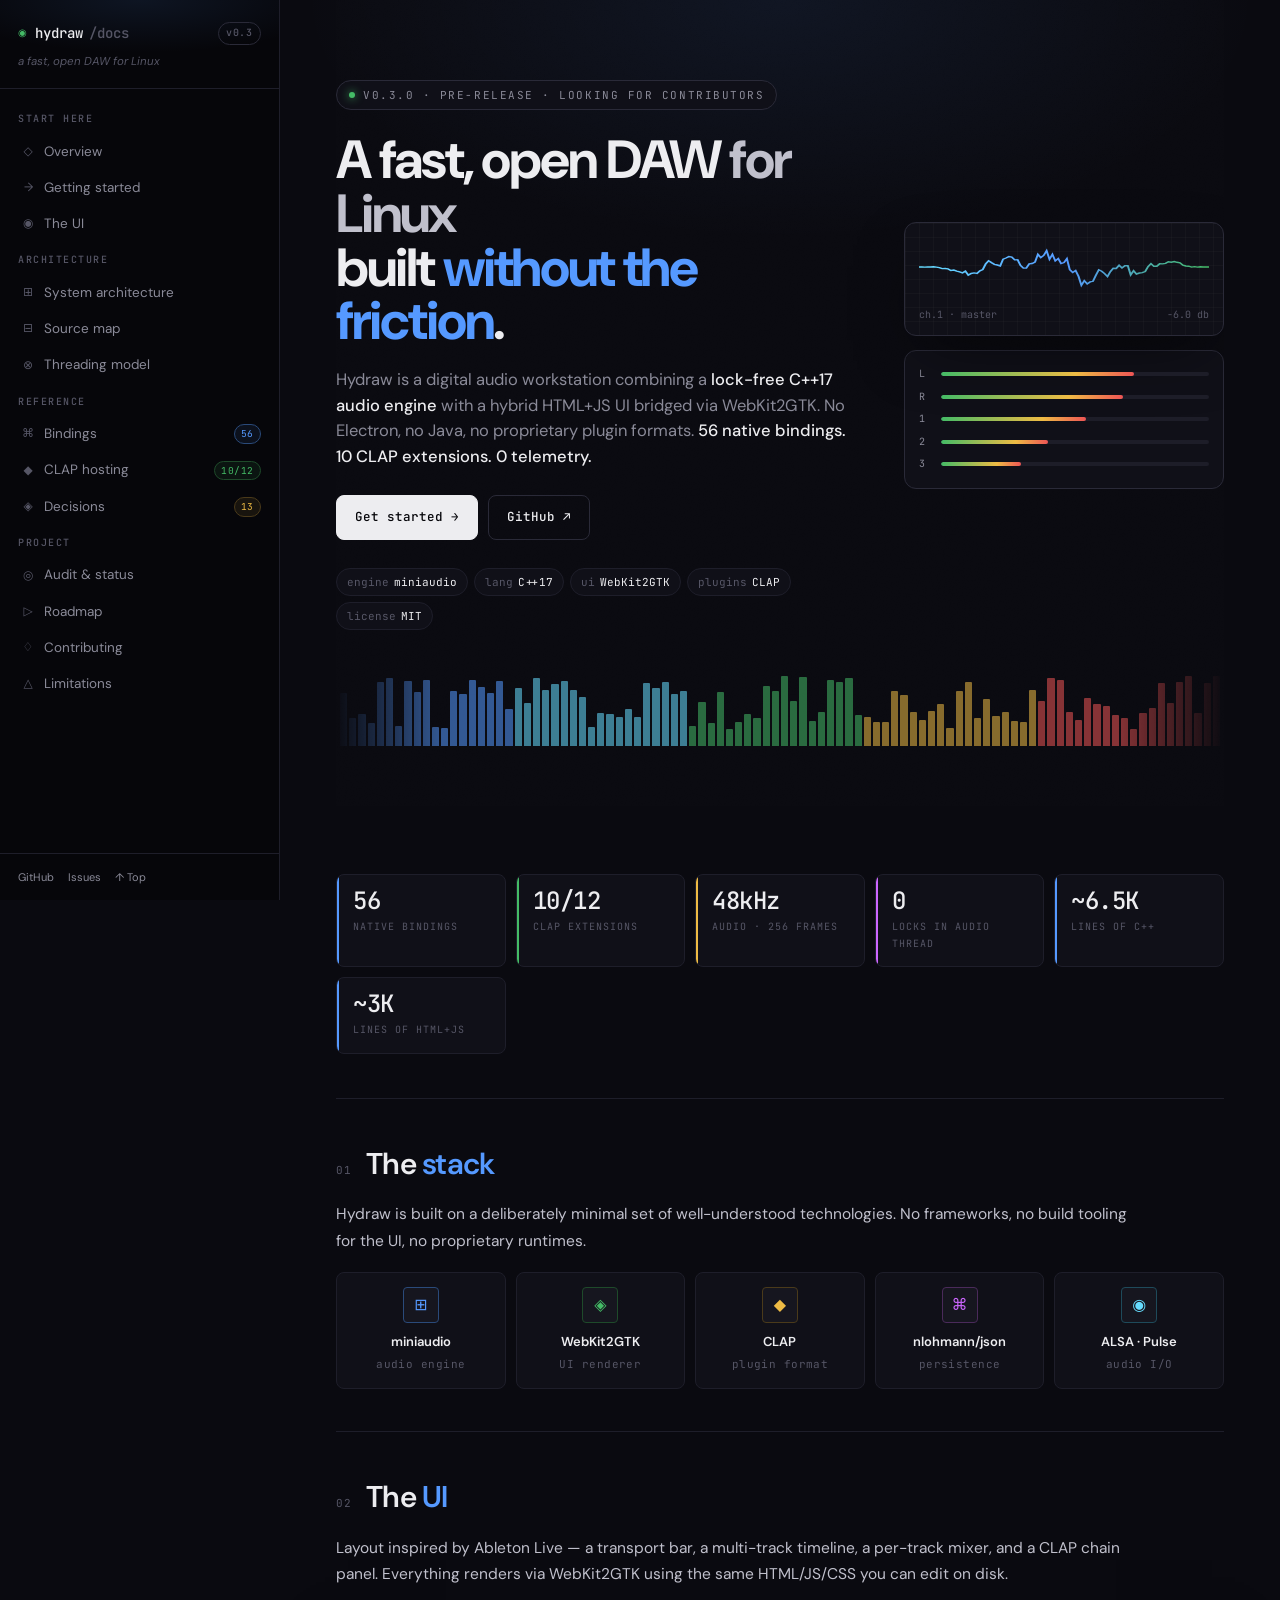
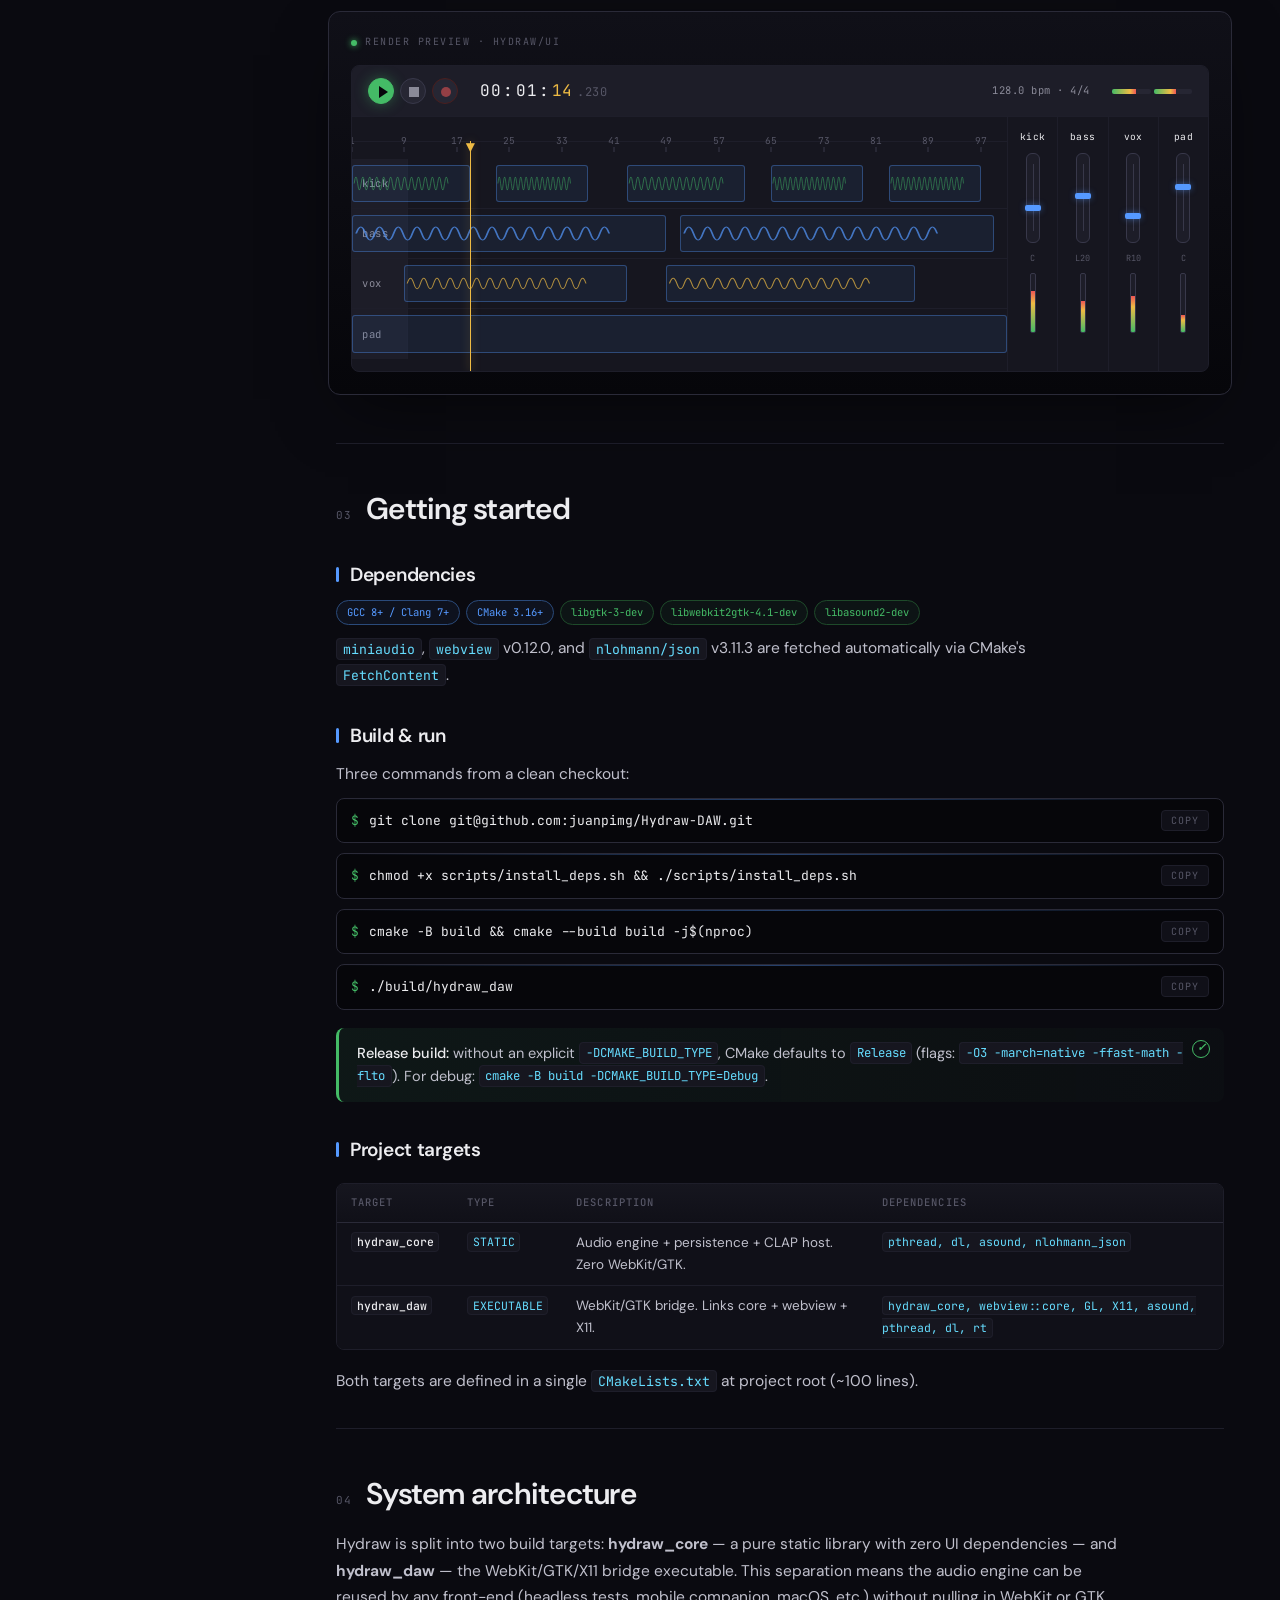
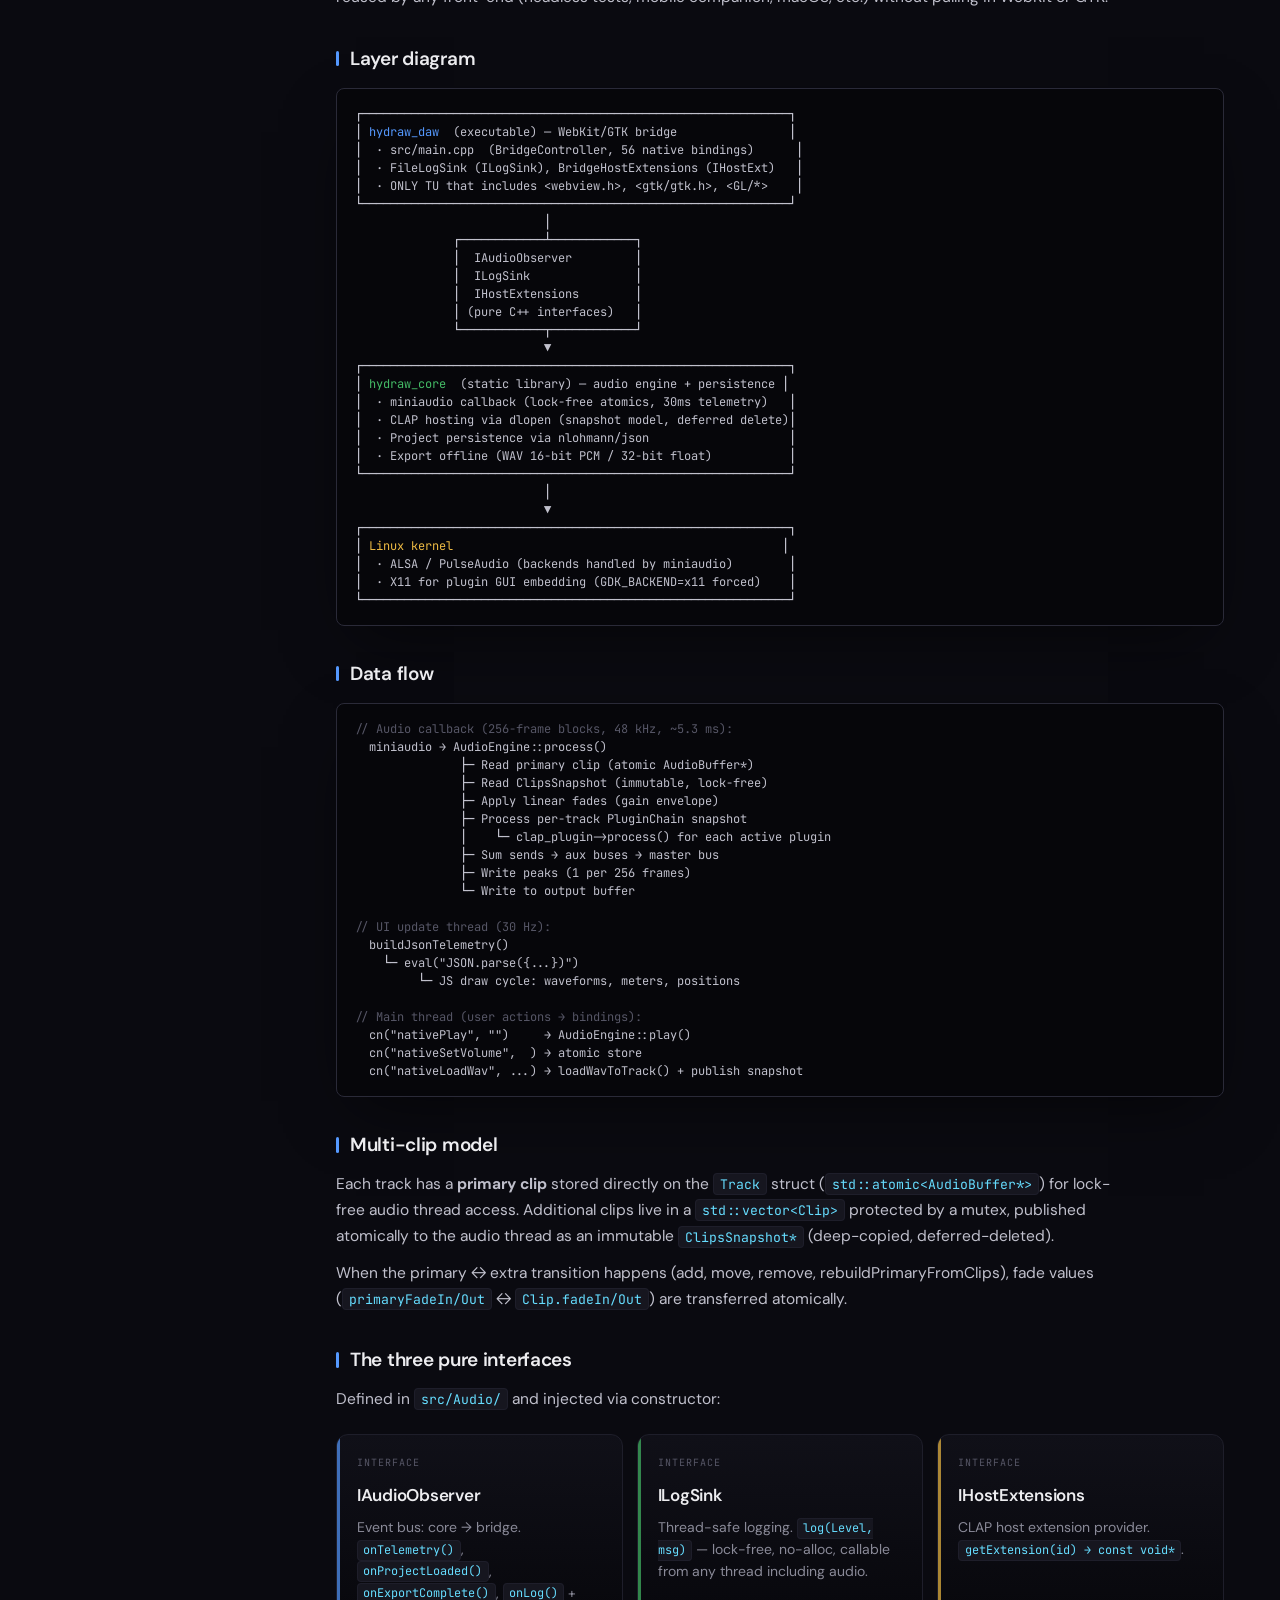
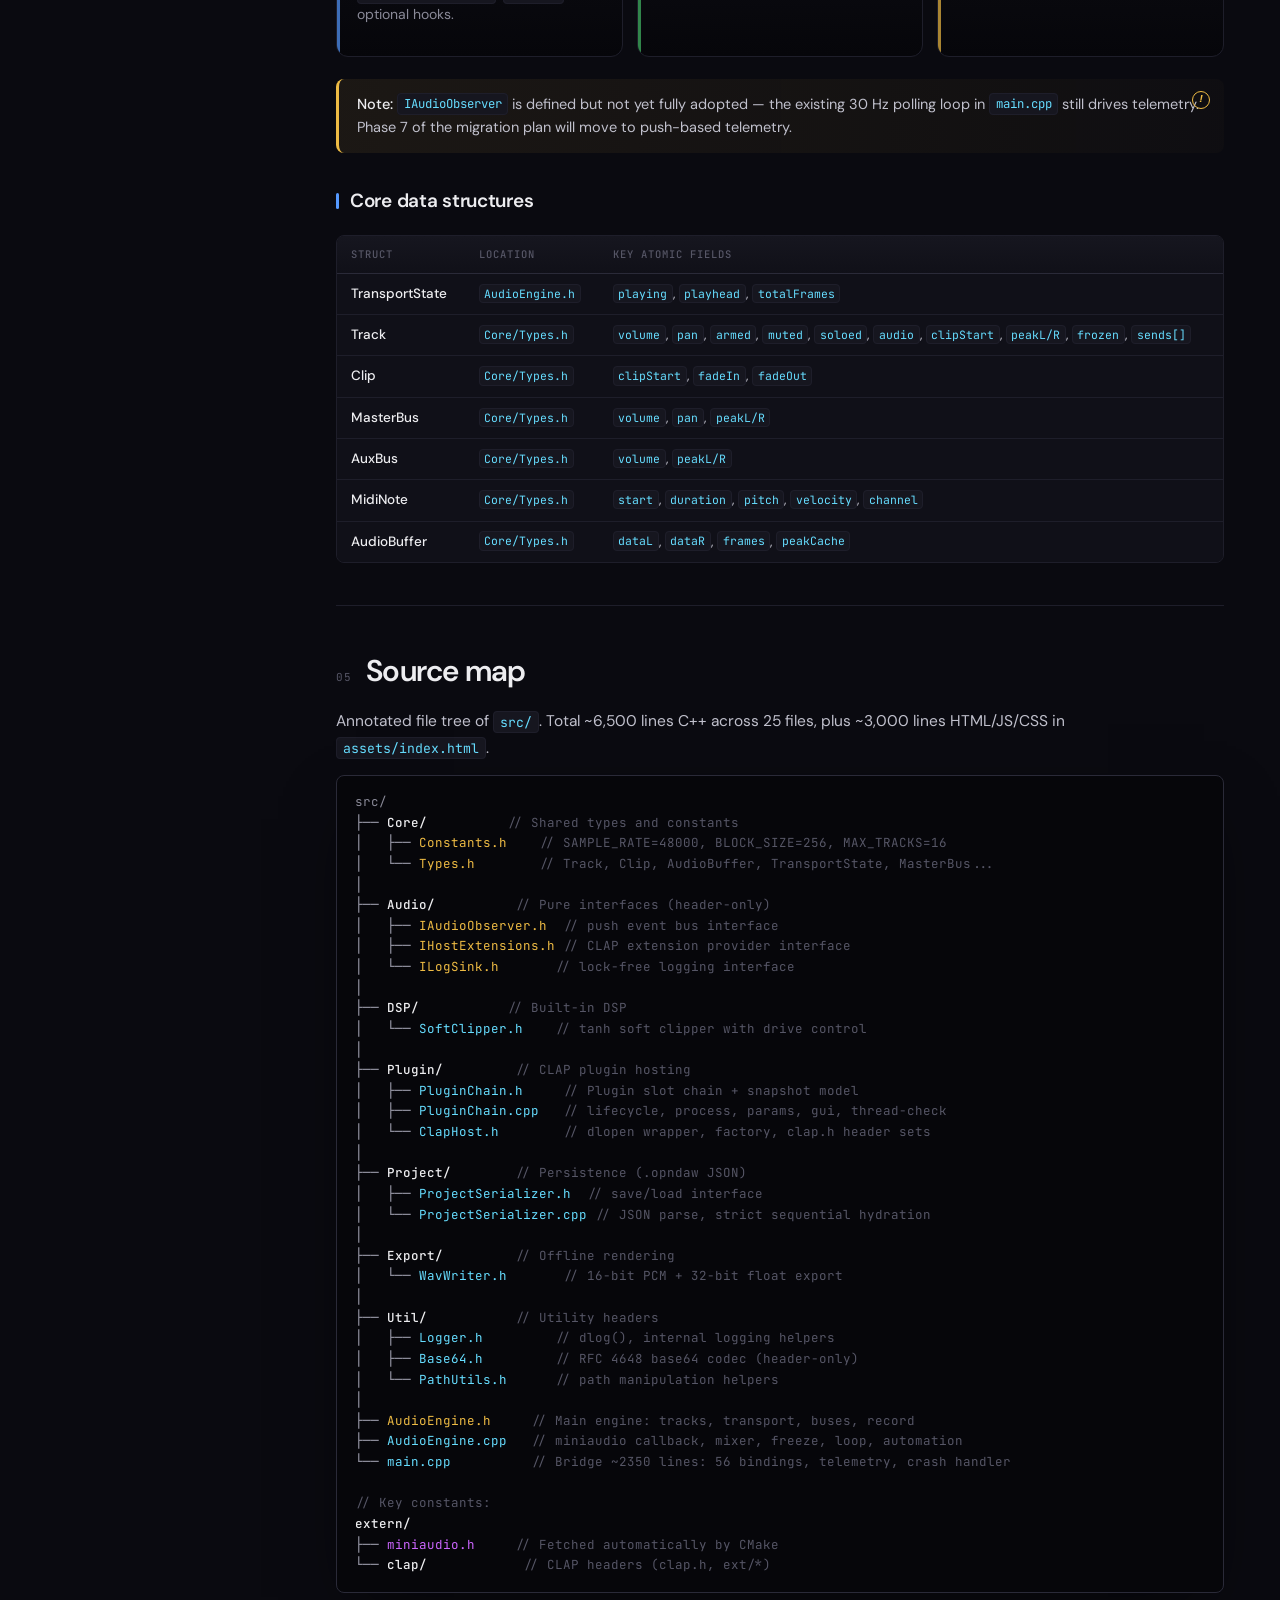
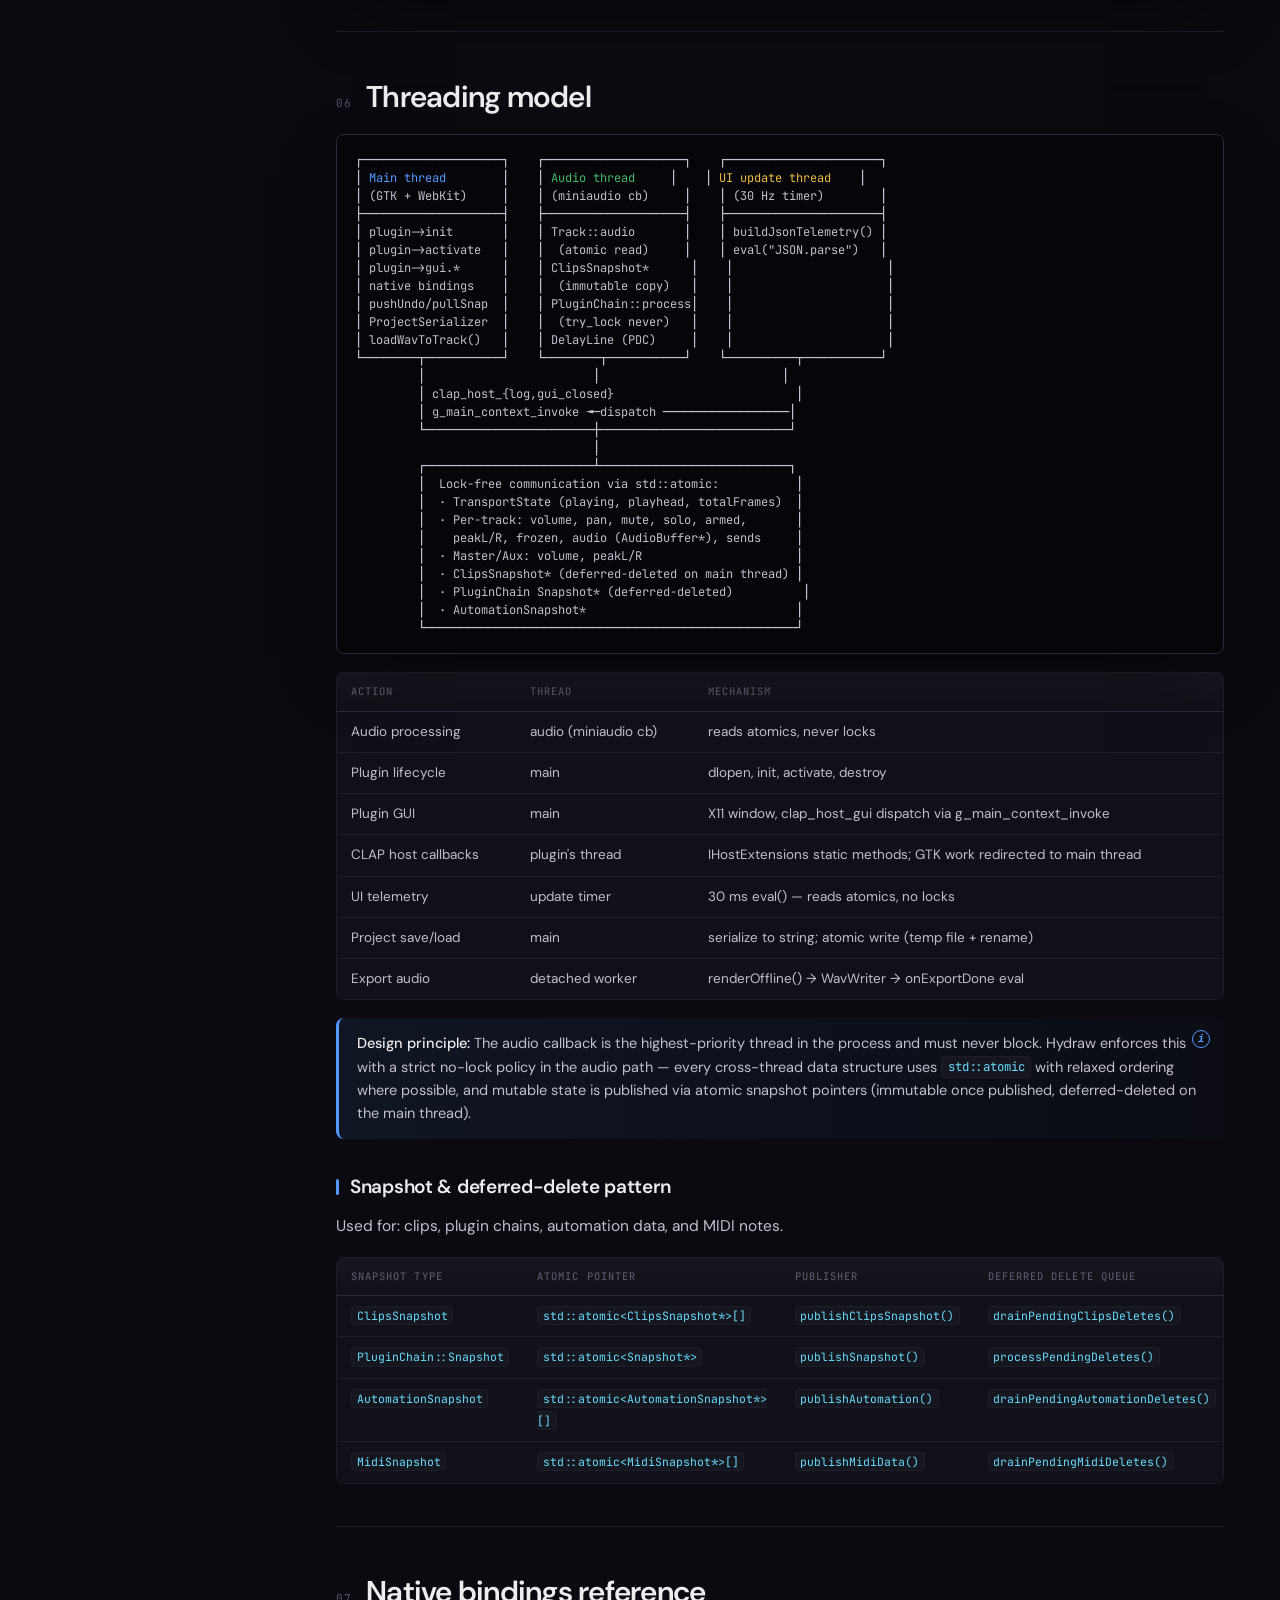
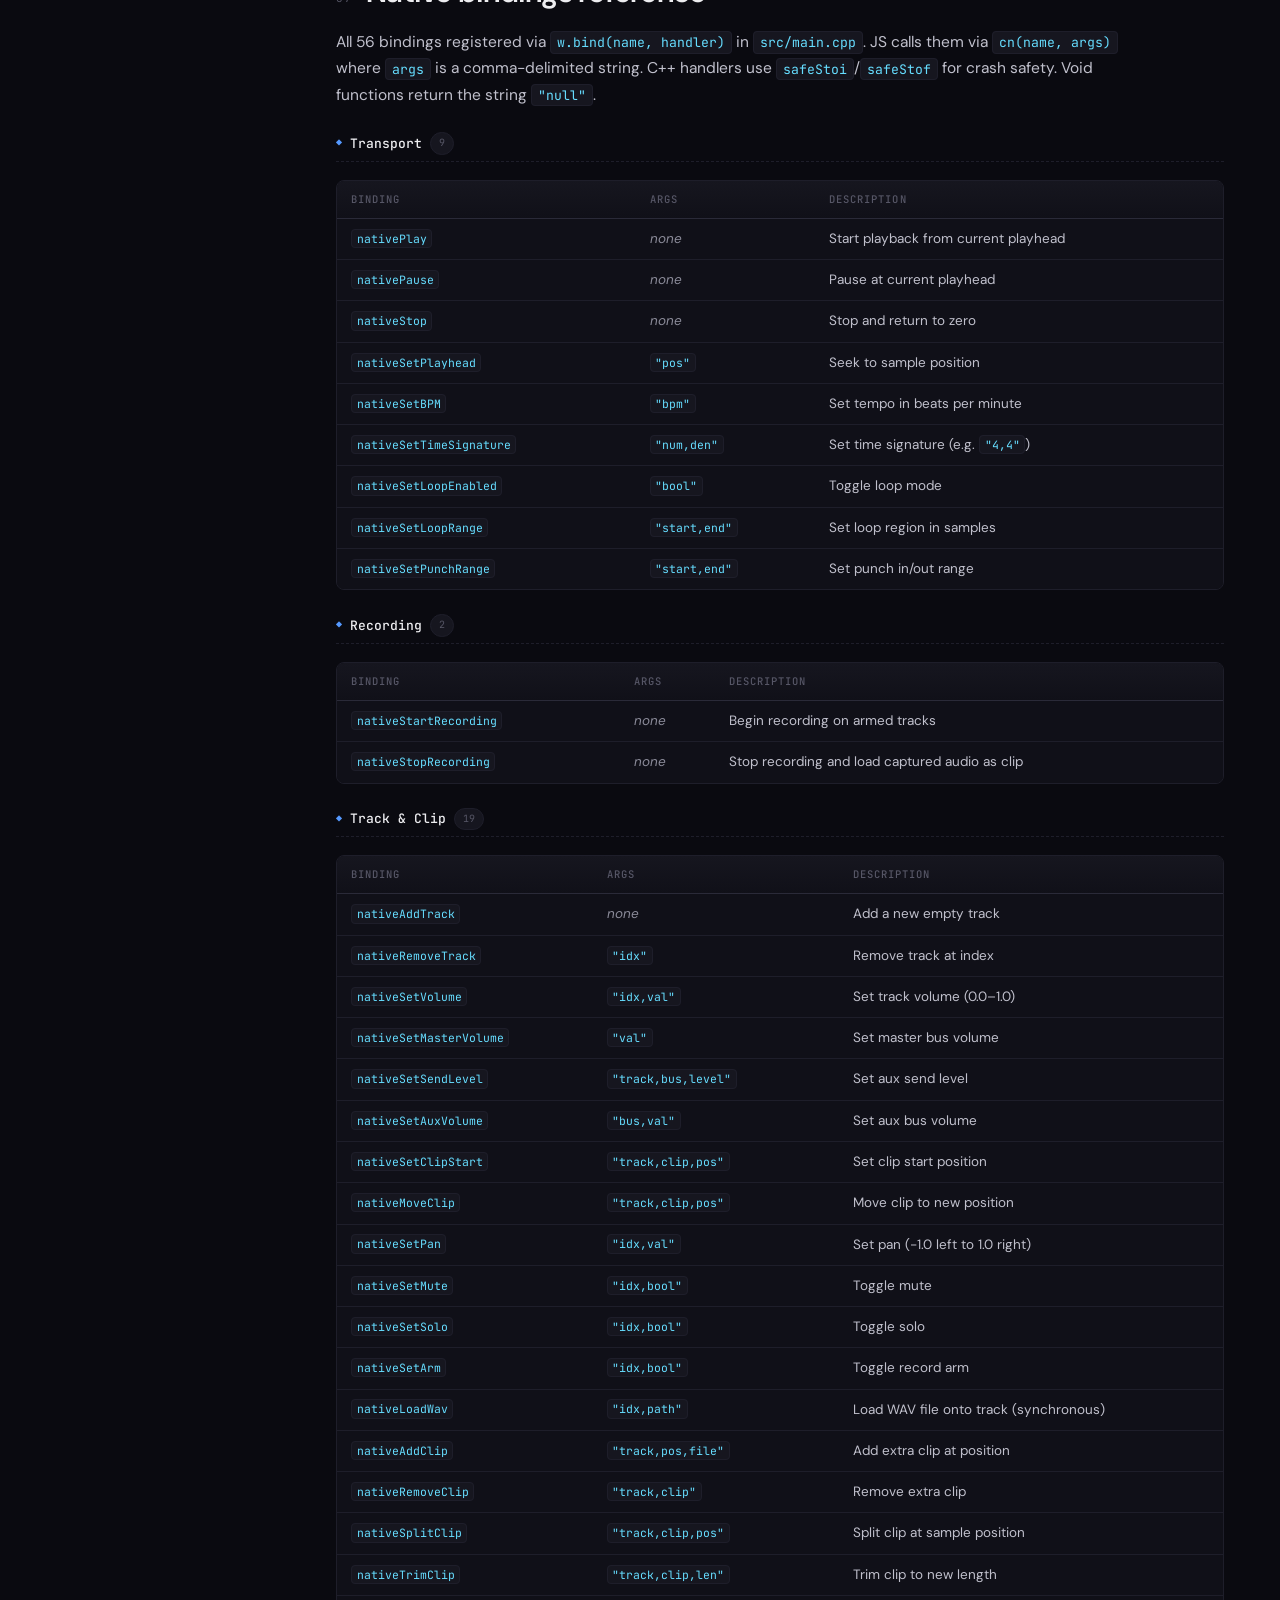
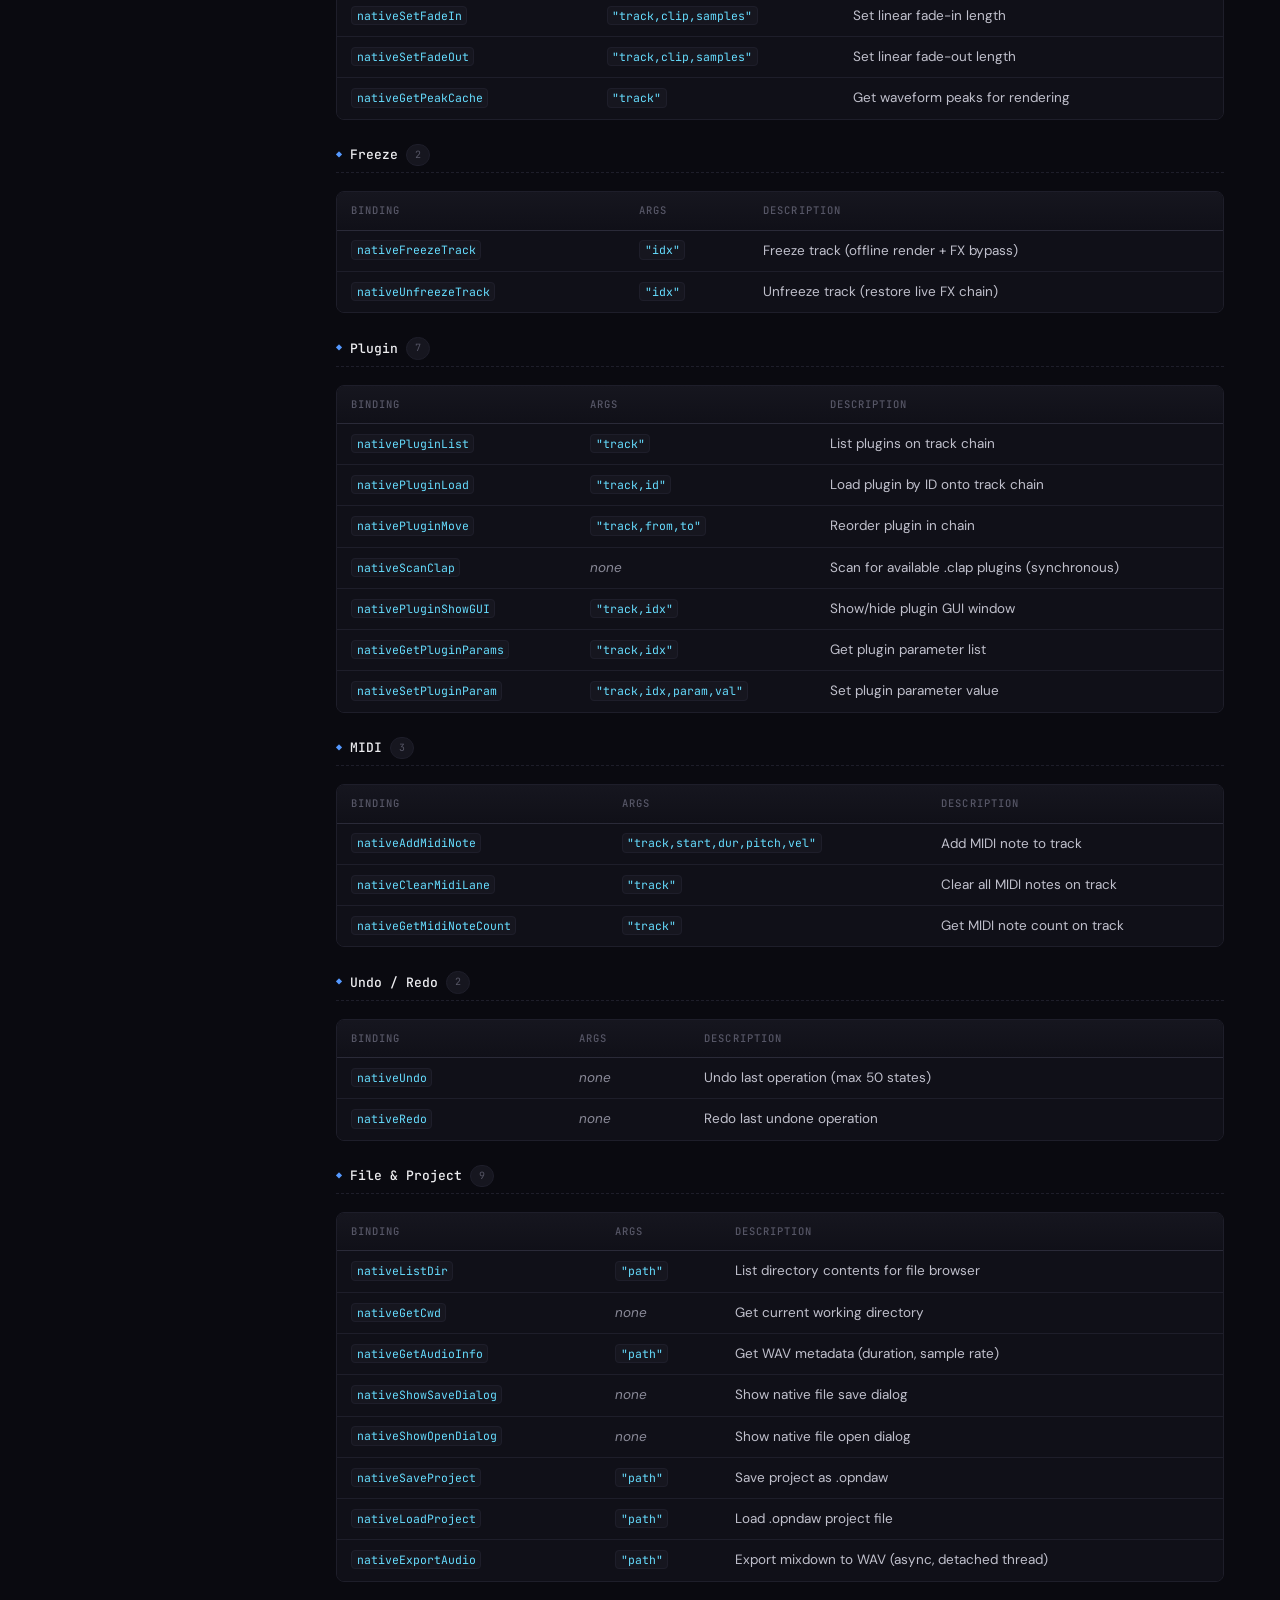
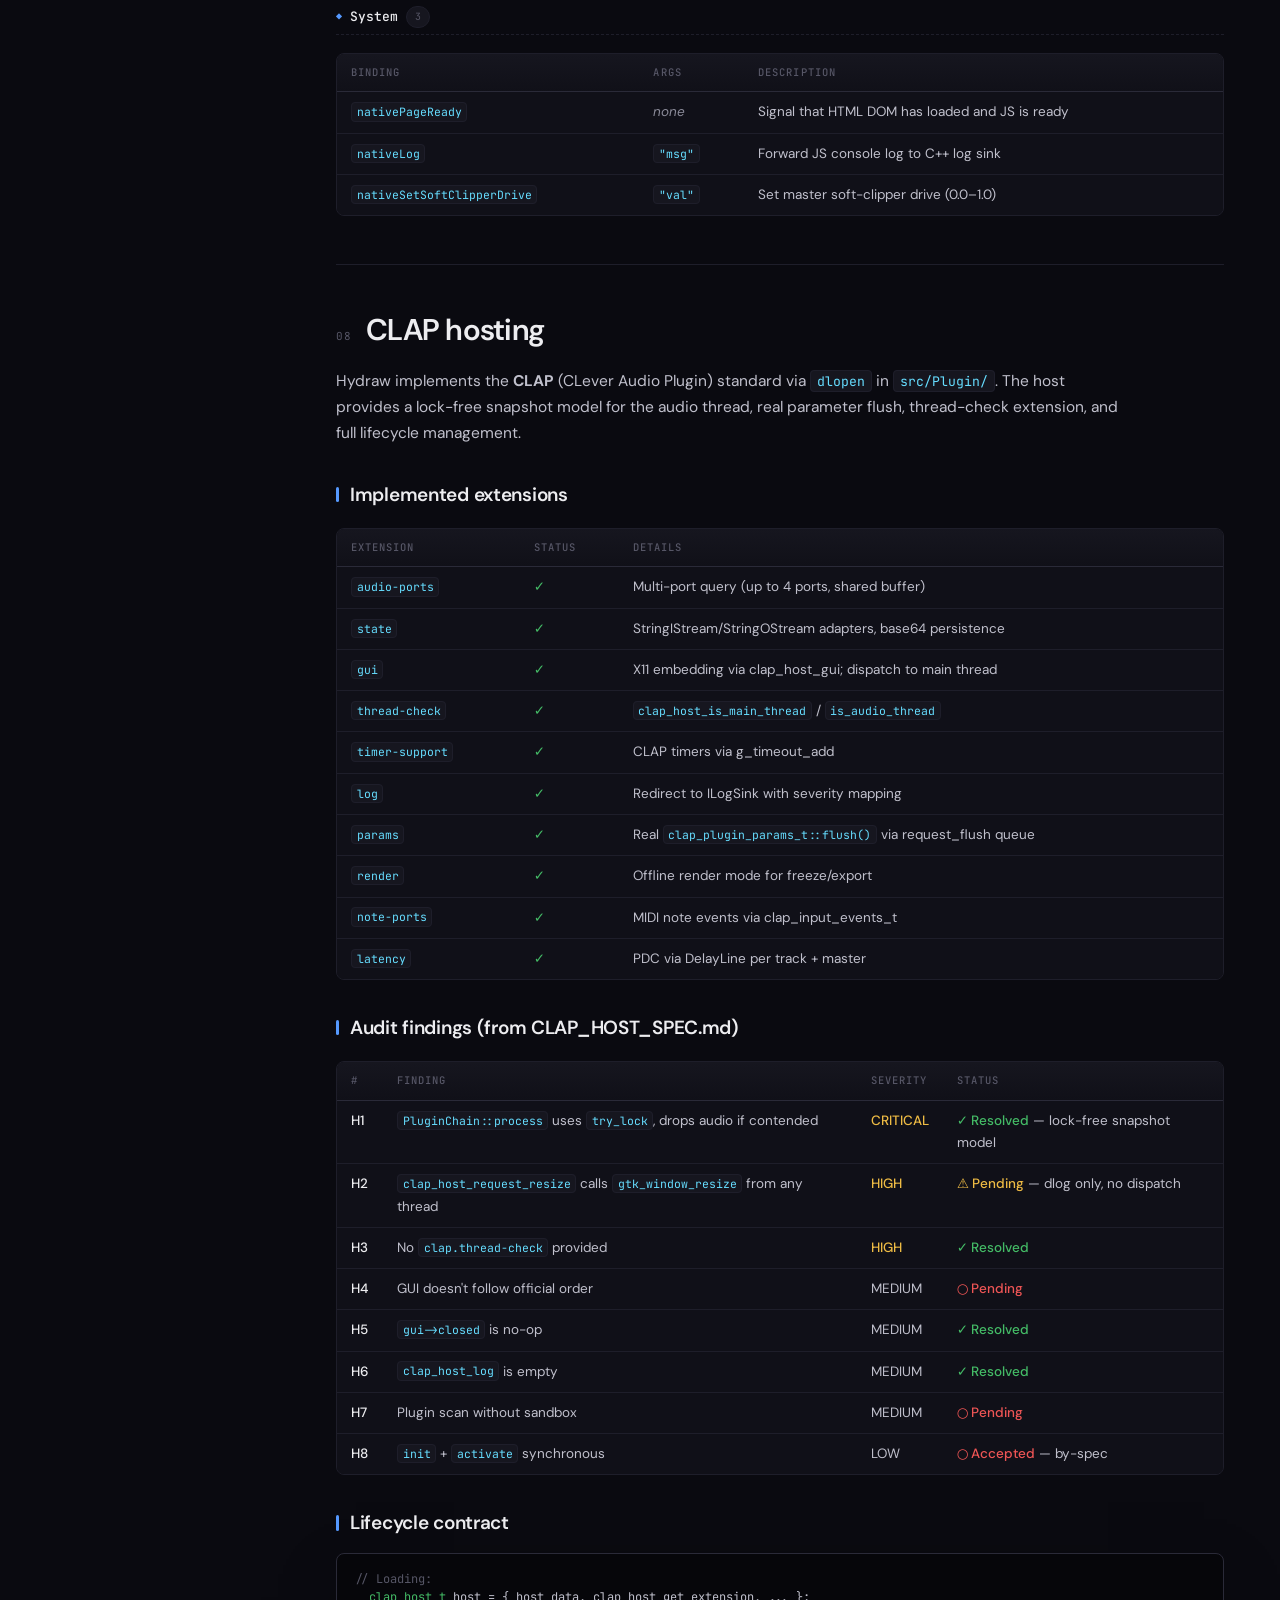
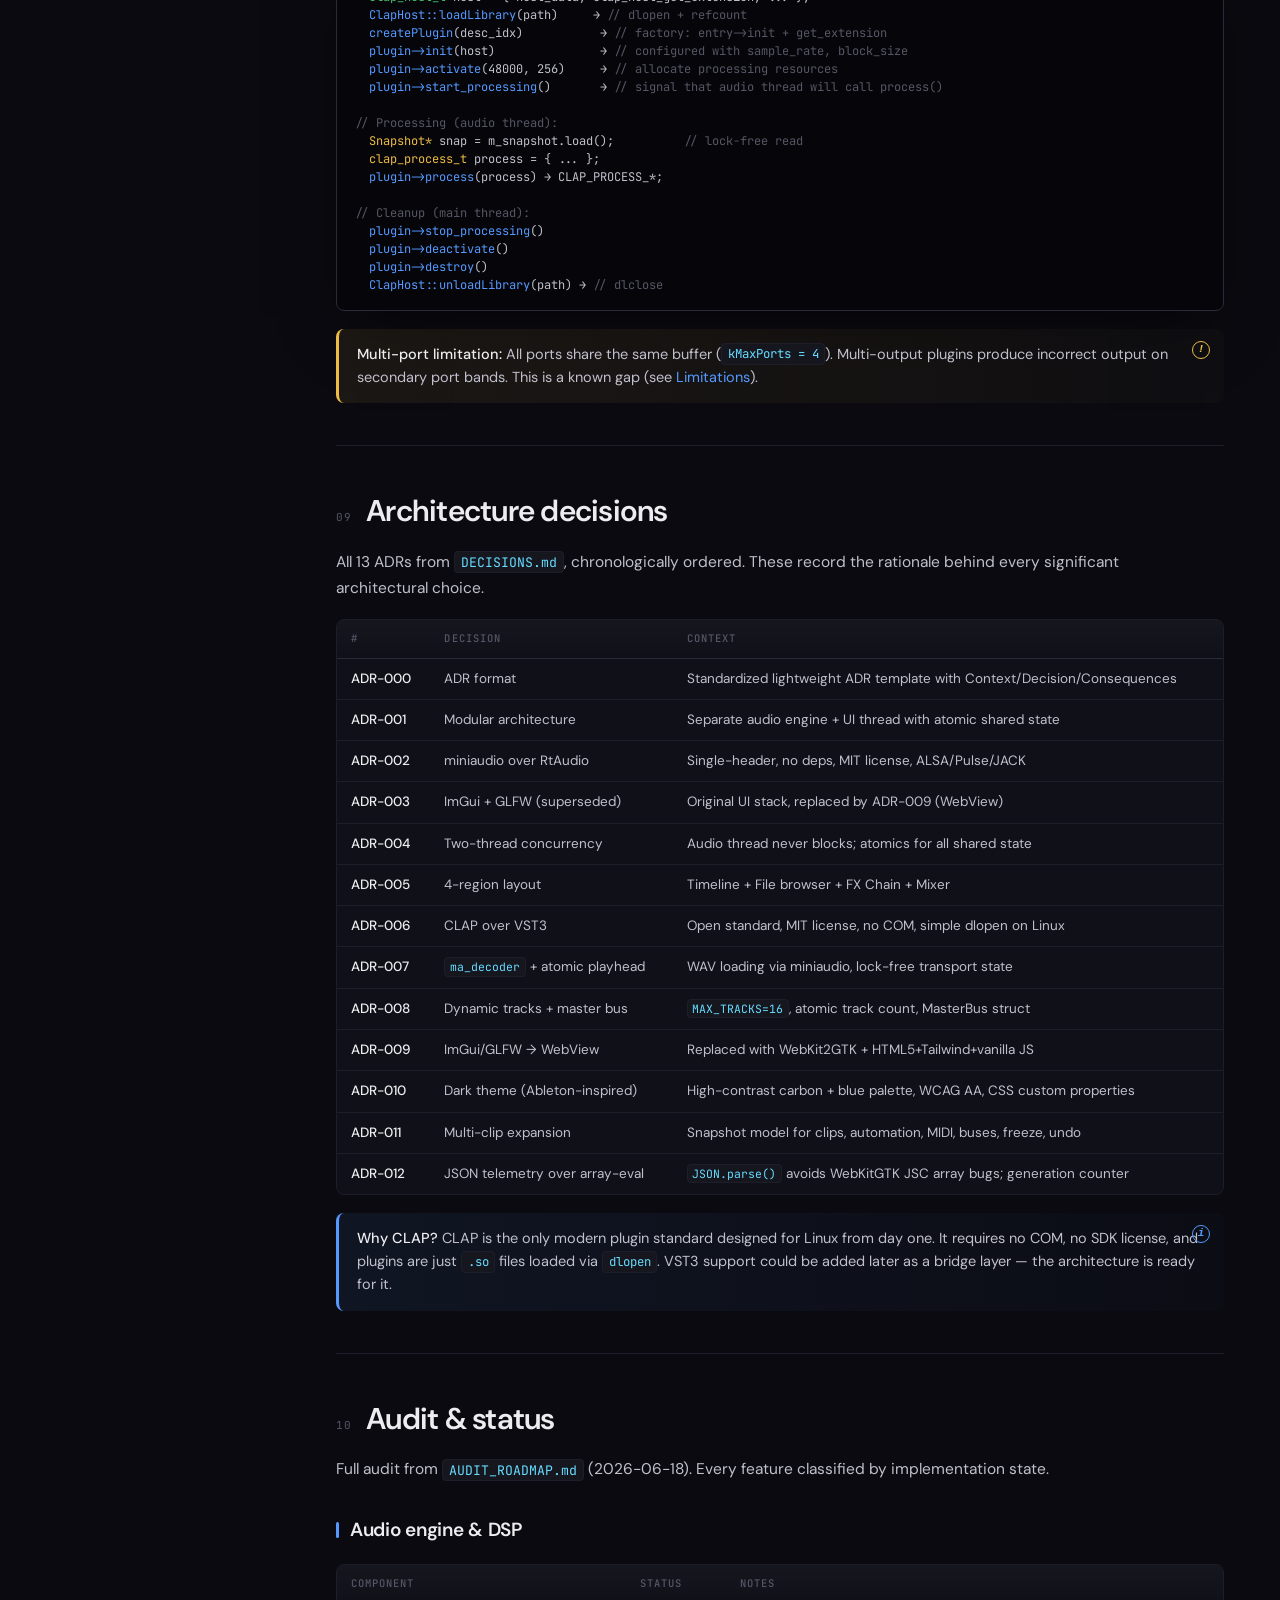
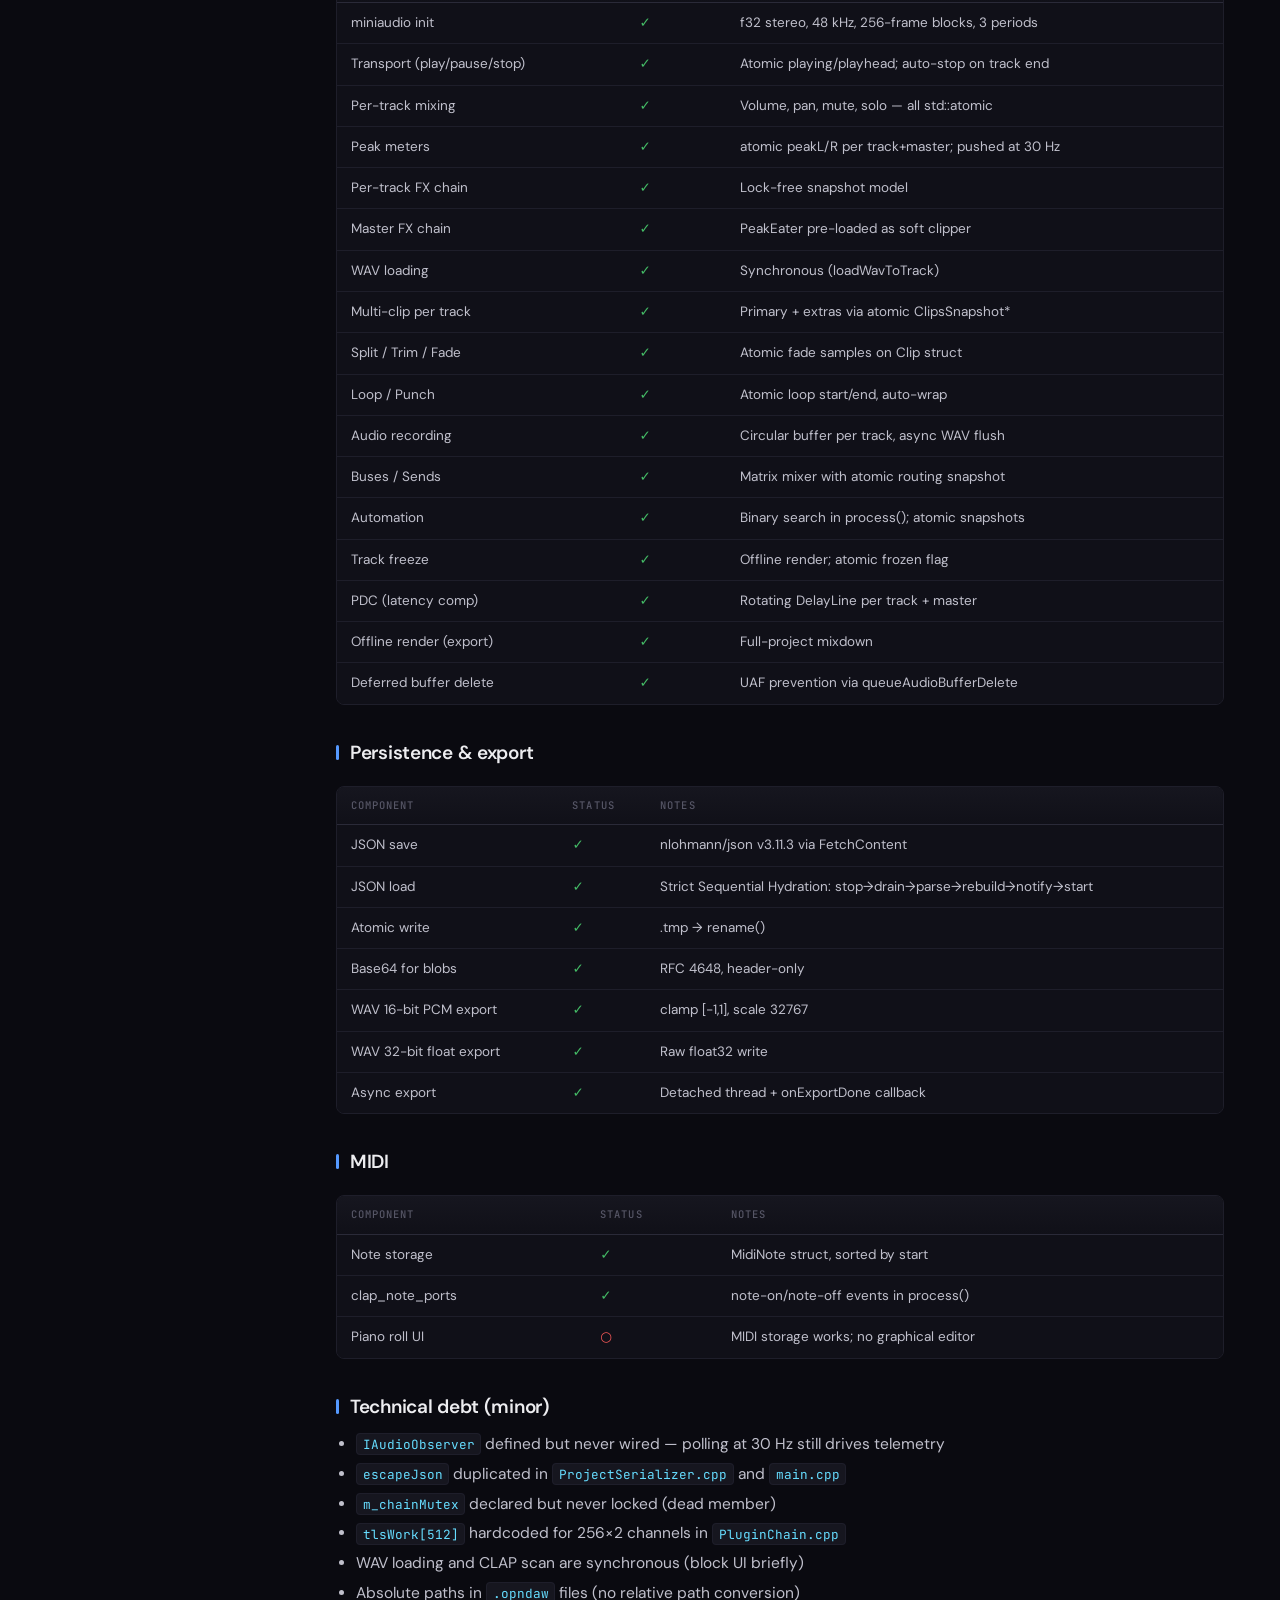
==== commit 9981fdbd: "site: restore strong visual identity + add rich hero, mockup, stats the previous comprehensive-docs " ====
--- a/docs/index.html
+++ b/docs/index.html
@@ -4,10 +4,10 @@
 <meta charset="utf-8"/>
 <meta name="viewport" content="width=device-width,initial-scale=1"/>
 <title>Hydraw DAW — Technical Documentation</title>
-<meta name="description" content="Hydraw DAW technical documentation: architecture, bindings (56 native), CLAP hosting, build guide, API reference, contributing, and design decisions for developers."/>
-<meta name="theme-color" content="#08080c"/>
+<meta name="description" content="Hydraw DAW technical documentation: lock-free C++17 audio engine, 56 JS→C++ bindings, CLAP hosting, build guide, and architecture for developers."/>
+<meta name="theme-color" content="#06060a"/>
 <meta property="og:title" content="Hydraw DAW — Technical Documentation"/>
-<meta property="og:description" content="Full developer documentation for Hydraw DAW: lock-free audio engine, 56 JS→C++ bindings, CLAP host spec, ADR log, and audit roadmap."/>
+<meta property="og:description" content="Full developer documentation: lock-free audio engine, 56 native bindings, CLAP host spec, ADRs, and audit roadmap."/>
 <meta property="og:type" content="website"/>
 <link rel="preconnect" href="https://fonts.googleapis.com"/>
 <link rel="preconnect" href="https://fonts.gstatic.com" crossorigin/>
@@ -21,15 +21,17 @@
 <!-- ═══ SIDEBAR ═══ -->
 <aside class="sidebar" role="navigation" aria-label="Documentation navigation">
   <div class="sidebar-header">
-    <span class="sidebar-logo">
+    <div class="sidebar-logo">
       <span class="glyph">◉</span>hydraw<span class="suffix">/docs</span>
-    </span>
-    <span class="version">v0.3</span>
+      <span class="version">v0.3</span>
+    </div>
+    <p class="sidebar-tagline">a fast, open DAW for Linux</p>
   </div>
   <nav class="sidebar-nav">
     <div class="sidebar-nav-heading">Start here</div>
     <a href="#start" class="active" data-section="start"><span class="ico">◇</span> Overview</a>
     <a href="#getting-started" data-section="getting-started"><span class="ico">→</span> Getting started</a>
+    <a href="#preview" data-section="preview"><span class="ico">◉</span> The UI</a>
 
     <div class="sidebar-nav-heading">Architecture</div>
     <a href="#architecture" data-section="architecture"><span class="ico">⊞</span> System architecture</a>
@@ -50,53 +52,244 @@
   <div class="sidebar-footer">
     <a href="https://github.com/juanpimg/Hydraw-DAW" target="_blank" rel="noopener">GitHub</a>
     <a href="https://github.com/juanpimg/Hydraw-DAW/issues" target="_blank" rel="noopener">Issues</a>
-    <a href="#">↑ Top</a>
+    <a href="#start">↑ Top</a>
   </div>
 </aside>
 
 <!-- ═══ CONTENT ═══ -->
 <main class="content" id="start">
 
-
-<!-- ──────── OVERVIEW ──────── -->
-<section class="hero-banner">
-  <div class="eyebrow"><span class="pulse"></span> v0.3.0 · pre-release · looking for contributors</div>
-  <h1>
-    A fast, open-source DAW<br/>
-    built <span class="hl">without the friction</span>.
-  </h1>
-  <p class="sub">
-    Hydraw is a digital audio workstation for Linux combining a lock-free
-    C++17 audio engine with a hybrid HTML+JS UI bridged via WebKit2GTK.
-    No Electron, no Java, no proprietary plugin formats. 56 native bindings.
-    10 CLAP extensions. One weekend engineer.
-  </p>
-  <div class="hero-cta">
-    <a class="btn btn-primary" href="#getting-started">
-      <span>Get started</span>
-      <span class="arrow">→</span>
-    </a>
-    <a class="btn btn-ghost" href="https://github.com/juanpimg/Hydraw-DAW" target="_blank" rel="noopener">
-      <span>GitHub</span>
-      <span class="arrow">↗</span>
-    </a>
-  </div>
-  <div class="hero-meta">
-    <span class="badge"><span class="d">engine</span> <span class="v">miniaudio</span></span>
-    <span class="badge"><span class="d">lang</span> <span class="v">C++17 · JS</span></span>
-    <span class="badge"><span class="d">ui</span> <span class="v">WebKit2GTK</span></span>
-    <span class="badge"><span class="d">plugins</span> <span class="v">CLAP</span></span>
-    <span class="badge"><span class="d">license</span> <span class="v">MIT</span></span>
-    <span class="badge"><span class="d">audio i/o</span> <span class="v">ALSA · Pulse</span></span>
+<!-- ═══════════ HERO ═══════════ -->
+<section class="hero">
+  <div class="hero-noise" aria-hidden="true"></div>
+  <div class="hero-grid">
+    <div class="hero-left">
+      <div class="eyebrow"><span class="pulse"></span> v0.3.0 · pre-release · looking for contributors</div>
+      <h1>
+        A fast, open DAW <span class="alt">for Linux</span><br/>
+        built <span class="hl">without the friction</span>.
+      </h1>
+      <p class="sub">
+        Hydraw is a digital audio workstation combining a <strong>lock-free
+        C++17 audio engine</strong> with a hybrid HTML+JS UI bridged via
+        WebKit2GTK. No Electron, no Java, no proprietary plugin formats.
+        <strong>56 native bindings. 10 CLAP extensions. 0 telemetry.</strong>
+      </p>
+      <div class="hero-cta">
+        <a class="btn btn-primary" href="#getting-started">
+          <span>Get started</span>
+          <span class="arrow">→</span>
+        </a>
+        <a class="btn btn-ghost" href="https://github.com/juanpimg/Hydraw-DAW" target="_blank" rel="noopener">
+          <span>GitHub</span>
+          <span class="arrow">↗</span>
+        </a>
+      </div>
+      <div class="hero-meta">
+        <span class="badge"><span class="d">engine</span> <span class="v">miniaudio</span></span>
+        <span class="badge"><span class="d">lang</span> <span class="v">C++17</span></span>
+        <span class="badge"><span class="d">ui</span> <span class="v">WebKit2GTK</span></span>
+        <span class="badge"><span class="d">plugins</span> <span class="v">CLAP</span></span>
+        <span class="badge"><span class="d">license</span> <span class="v">MIT</span></span>
+      </div>
+    </div>
+    <div class="hero-right">
+      <div class="scope">
+        <div class="scope-grid"></div>
+        <svg class="scope-wave" viewBox="0 0 200 64" preserveAspectRatio="none">
+          <path id="scopePath" d="M0,32 Q5,8 10,32 T20,32 T30,32 T40,32 T50,32 T60,32 T70,32 T80,32 T90,32 T100,32 T110,32 T120,32 T130,32 T140,32 T150,32 T160,32 T170,32 T180,32 T190,32 T200,32" fill="none" stroke="url(#scopeGrad)" stroke-width="1.4"/>
+          <defs>
+            <linearGradient id="scopeGrad" x1="0" x2="1" y1="0" y2="0">
+              <stop offset="0" stop-color="#66ddff"/>
+              <stop offset=".5" stop-color="#5599ff"/>
+              <stop offset="1" stop-color="#44bb66"/>
+            </linearGradient>
+          </defs>
+        </svg>
+        <div class="scope-meta">
+          <span>ch.1 · master</span><span>−6.0 db</span>
+        </div>
+      </div>
+      <div class="mini-meters">
+        <div class="mm-row"><span class="label">L</span><span class="bar"><i></i></span></div>
+        <div class="mm-row"><span class="label">R</span><span class="bar"><i></i></span></div>
+        <div class="mm-row"><span class="label">1</span><span class="bar"><i></i></span></div>
+        <div class="mm-row"><span class="label">2</span><span class="bar"><i></i></span></div>
+        <div class="mm-row"><span class="label">3</span><span class="bar"><i></i></span></div>
+      </div>
+    </div>
+  </div>
+  <div class="spectrum" id="spectrum" aria-hidden="true"></div>
+</section>
+
+<!-- ──────── AT A GLANCE ──────── -->
+<section class="section">
+  <div class="stats">
+    <div class="stat"><div class="v">56</div><div class="l">native bindings</div></div>
+    <div class="stat"><div class="v">10/12</div><div class="l">CLAP extensions</div></div>
+    <div class="stat"><div class="v">48kHz</div><div class="l">audio · 256 frames</div></div>
+    <div class="stat"><div class="v">0</div><div class="l">locks in audio thread</div></div>
+    <div class="stat"><div class="v">~6.5K</div><div class="l">lines of C++</div></div>
+    <div class="stat"><div class="v">~3K</div><div class="l">lines of HTML+JS</div></div>
+  </div>
+</section>
+
+<!-- ──────── THE STACK ──────── -->
+<section class="section">
+  <div class="section-head">
+    <span class="num">01</span>
+    <h2>The <span class="hl">stack</span></h2>
+    <a class="section-anchor" href="#start" aria-label="Link">#</a>
+  </div>
+  <p>Hydraw is built on a deliberately minimal set of well-understood technologies. No frameworks, no build tooling for the UI, no proprietary runtimes.</p>
+  <div class="stack">
+    <div class="stack-item">
+      <div class="glyph">⊞</div>
+      <h4>miniaudio</h4>
+      <p>audio engine</p>
+    </div>
+    <div class="stack-item">
+      <div class="glyph">◈</div>
+      <h4>WebKit2GTK</h4>
+      <p>UI renderer</p>
+    </div>
+    <div class="stack-item">
+      <div class="glyph">◆</div>
+      <h4>CLAP</h4>
+      <p>plugin format</p>
+    </div>
+    <div class="stack-item">
+      <div class="glyph">⌘</div>
+      <h4>nlohmann/json</h4>
+      <p>persistence</p>
+    </div>
+    <div class="stack-item">
+      <div class="glyph">◉</div>
+      <h4>ALSA · Pulse</h4>
+      <p>audio I/O</p>
+    </div>
+  </div>
+</section>
+
+<!-- ──────── UI PREVIEW ──────── -->
+<section class="section" id="preview">
+  <div class="section-head">
+    <span class="num">02</span>
+    <h2>The <span class="hl">UI</span></h2>
+    <a class="section-anchor" href="#preview" aria-label="Link">#</a>
+  </div>
+  <p>Layout inspired by Ableton Live — a transport bar, a multi-track timeline, a per-track mixer, and a CLAP chain panel. Everything renders via WebKit2GTK using the same HTML/JS/CSS you can edit on disk.</p>
+
+  <div class="mockup-section">
+    <div class="mockup-cap">render preview · hydraw/ui</div>
+    <div class="mockup" aria-label="Hydraw DAW user interface preview">
+      <div class="mock-transport">
+        <div class="mock-buttons">
+          <span class="mb mb-play" title="play"></span>
+          <span class="mb mb-stop" title="stop"></span>
+          <span class="mb mb-rec" title="record"></span>
+        </div>
+        <div class="mock-time"><span>00</span><span>:</span><span>01</span><span>:</span><span class="hl">14</span><span class="sm">.230</span></div>
+        <div class="mock-tempo">128.0 bpm · 4/4</div>
+        <div class="mock-meter">
+          <span class="mm mm-l"></span>
+          <span class="mm mm-r"></span>
+        </div>
+      </div>
+
+      <div class="mock-body">
+        <div class="mock-timeline">
+          <div class="mock-ruler">
+            <span style="--x:0%">1</span><span style="--x:8%">9</span><span style="--x:16%">17</span>
+            <span style="--x:24%">25</span><span style="--x:32%">33</span><span style="--x:40%">41</span>
+            <span style="--x:48%">49</span><span style="--x:56%">57</span><span style="--x:64%">65</span>
+            <span style="--x:72%">73</span><span style="--x:80%">81</span><span style="--x:88%">89</span>
+            <span style="--x:96%">97</span>
+          </div>
+          <div class="mock-playhead" style="--x:18%"></div>
+
+          <div class="mock-track" style="--row:0">
+            <div class="mt-name">kick</div>
+            <div class="mt-clip" style="--start:0%; --len:18%">
+              <svg viewBox="0 0 200 40" preserveAspectRatio="none"><path d="M2,20 q3,-15 6,0 t6,0 t6,0 t6,0 t6,0 t6,0 t6,0 t6,0 t6,0 t6,0 t6,0 t6,0 t6,0 t6,0 t6,0 t6,0 t6,0 t6,0 t6,0 t6,0 t6,0 t6,0 t6,0 t6,0 t6,0 t6,0 t6,0" fill="none" stroke="#44bb66" stroke-width="1"/></svg>
+            </div>
+            <div class="mt-clip" style="--start:22%; --len:14%">
+              <svg viewBox="0 0 200 40" preserveAspectRatio="none"><path d="M2,20 q3,-15 6,0 t6,0 t6,0 t6,0 t6,0 t6,0 t6,0 t6,0 t6,0 t6,0 t6,0 t6,0 t6,0 t6,0 t6,0 t6,0 t6,0 t6,0 t6,0 t6,0 t6,0 t6,0 t6,0 t6,0 t6,0 t6,0 t6,0" fill="none" stroke="#44bb66" stroke-width="1"/></svg>
+            </div>
+            <div class="mt-clip" style="--start:42%; --len:18%">
+              <svg viewBox="0 0 200 40" preserveAspectRatio="none"><path d="M2,20 q3,-15 6,0 t6,0 t6,0 t6,0 t6,0 t6,0 t6,0 t6,0 t6,0 t6,0 t6,0 t6,0 t6,0 t6,0 t6,0 t6,0 t6,0 t6,0 t6,0 t6,0 t6,0 t6,0 t6,0 t6,0 t6,0 t6,0 t6,0" fill="none" stroke="#44bb66" stroke-width="1"/></svg>
+            </div>
+            <div class="mt-clip" style="--start:64%; --len:14%">
+              <svg viewBox="0 0 200 40" preserveAspectRatio="none"><path d="M2,20 q3,-15 6,0 t6,0 t6,0 t6,0 t6,0 t6,0 t6,0 t6,0 t6,0 t6,0 t6,0 t6,0 t6,0 t6,0 t6,0 t6,0 t6,0 t6,0 t6,0 t6,0 t6,0 t6,0 t6,0 t6,0 t6,0 t6,0 t6,0" fill="none" stroke="#44bb66" stroke-width="1"/></svg>
+            </div>
+            <div class="mt-clip" style="--start:82%; --len:14%">
+              <svg viewBox="0 0 200 40" preserveAspectRatio="none"><path d="M2,20 q3,-15 6,0 t6,0 t6,0 t6,0 t6,0 t6,0 t6,0 t6,0 t6,0 t6,0 t6,0 t6,0 t6,0 t6,0 t6,0 t6,0 t6,0 t6,0 t6,0 t6,0 t6,0 t6,0 t6,0 t6,0 t6,0 t6,0 t6,0" fill="none" stroke="#44bb66" stroke-width="1"/></svg>
+            </div>
+          </div>
+
+          <div class="mock-track" style="--row:1">
+            <div class="mt-name">bass</div>
+            <div class="mt-clip" style="--start:0%; --len:48%">
+              <svg viewBox="0 0 200 40" preserveAspectRatio="none"><path d="M2,20 q3,-15 6,0 t6,0 t6,0 t6,0 t6,0 t6,0 t6,0 t6,0 t6,0 t6,0 t6,0 t6,0 t6,0 t6,0 t6,0 t6,0 t6,0 t6,0 t6,0 t6,0 t6,0 t6,0 t6,0 t6,0 t6,0 t6,0 t6,0" fill="none" stroke="#5599ff" stroke-width="1.2"/></svg>
+            </div>
+            <div class="mt-clip" style="--start:50%; --len:48%">
+              <svg viewBox="0 0 200 40" preserveAspectRatio="none"><path d="M2,20 q3,-15 6,0 t6,0 t6,0 t6,0 t6,0 t6,0 t6,0 t6,0 t6,0 t6,0 t6,0 t6,0 t6,0 t6,0 t6,0 t6,0 t6,0 t6,0 t6,0 t6,0 t6,0 t6,0 t6,0 t6,0 t6,0 t6,0 t6,0" fill="none" stroke="#5599ff" stroke-width="1.2"/></svg>
+            </div>
+          </div>
+
+          <div class="mock-track" style="--row:2">
+            <div class="mt-name">vox</div>
+            <div class="mt-clip" style="--start:8%; --len:34%">
+              <svg viewBox="0 0 200 40" preserveAspectRatio="none"><path d="M2,20 q3,-12 6,0 t6,0 t6,0 t6,0 t6,0 t6,0 t6,0 t6,0 t6,0 t6,0 t6,0 t6,0 t6,0 t6,0 t6,0 t6,0 t6,0 t6,0 t6,0 t6,0 t6,0 t6,0 t6,0 t6,0 t6,0 t6,0 t6,0" fill="none" stroke="#eebb44" stroke-width="1"/></svg>
+            </div>
+            <div class="mt-clip" style="--start:48%; --len:38%">
+              <svg viewBox="0 0 200 40" preserveAspectRatio="none"><path d="M2,20 q3,-12 6,0 t6,0 t6,0 t6,0 t6,0 t6,0 t6,0 t6,0 t6,0 t6,0 t6,0 t6,0 t6,0 t6,0 t6,0 t6,0 t6,0 t6,0 t6,0 t6,0 t6,0 t6,0 t6,0 t6,0 t6,0 t6,0 t6,0" fill="none" stroke="#eebb44" stroke-width="1"/></svg>
+            </div>
+          </div>
+
+          <div class="mock-track" style="--row:3">
+            <div class="mt-name">pad</div>
+            <div class="mt-clip" style="--start:0%; --len:100%"></div>
+          </div>
+        </div>
+
+        <div class="mock-mixer">
+          <div class="mix-ch">
+            <div class="mix-name">kick</div>
+            <div class="mix-fader"><div class="mix-knob" style="--p:62%"></div></div>
+            <div class="mix-pan">C</div>
+            <div class="mix-mtr"><i style="--w:70%"></i></div>
+          </div>
+          <div class="mix-ch">
+            <div class="mix-name">bass</div>
+            <div class="mix-fader"><div class="mix-knob" style="--p:48%"></div></div>
+            <div class="mix-pan">L20</div>
+            <div class="mix-mtr"><i style="--w:54%"></i></div>
+          </div>
+          <div class="mix-ch">
+            <div class="mix-name">vox</div>
+            <div class="mix-fader"><div class="mix-knob" style="--p:70%"></div></div>
+            <div class="mix-pan">R10</div>
+            <div class="mix-mtr"><i style="--w:62%"></i></div>
+          </div>
+          <div class="mix-ch">
+            <div class="mix-name">pad</div>
+            <div class="mix-fader"><div class="mix-knob" style="--p:38%"></div></div>
+            <div class="mix-pan">C</div>
+            <div class="mix-mtr"><i style="--w:30%"></i></div>
+          </div>
+        </div>
+      </div>
+    </div>
   </div>
 </section>
 
 <!-- ──────── GETTING STARTED ──────── -->
 <section class="section" id="getting-started">
   <div class="section-head">
-    <span class="num">01</span>
+    <span class="num">03</span>
     <h2>Getting started</h2>
-    <a class="section-anchor" href="#getting-started" aria-label="Link to section">#</a>
+    <a class="section-anchor" href="#getting-started" aria-label="Link">#</a>
   </div>
 
   <h3>Dependencies</h3>
@@ -107,12 +300,12 @@
     <span class="chip green">libwebkit2gtk-4.1-dev</span>
     <span class="chip green">libasound2-dev</span>
   </div>
-  <p>miniaudio, webview v0.12.0, and nlohmann/json v3.11.3 are fetched automatically via CMake's FetchContent.</p>
+  <p><code>miniaudio</code>, <code>webview</code> v0.12.0, and <code>nlohmann/json</code> v3.11.3 are fetched automatically via CMake's <code>FetchContent</code>.</p>
 
   <h3>Build &amp; run</h3>
   <p>Three commands from a clean checkout:</p>
 
-  <div class="term" data-copy="git clone git@github.com:juanpimg/Hydraw-DAW.git && cd Hydraw-DAW">
+  <div class="term" data-copy="git clone git@github.com:juanpimg/Hydraw-DAW.git">
     <span class="prompt">$</span>
     <code>git clone git@github.com:juanpimg/Hydraw-DAW.git</code>
     <button class="copy" data-copy="git clone git@github.com:juanpimg/Hydraw-DAW.git" aria-label="Copy">copy</button>
@@ -127,7 +320,7 @@
     <code>cmake -B build &amp;&amp; cmake --build build -j$(nproc)</code>
     <button class="copy" data-copy="cmake -B build && cmake --build build -j$(nproc)" aria-label="Copy">copy</button>
   </div>
-  <div class="term" data-copy="echo done">
+  <div class="term" data-copy="./build/hydraw_daw">
     <span class="prompt">$</span>
     <code>./build/hydraw_daw</code>
     <button class="copy" data-copy="./build/hydraw_daw" aria-label="Copy">copy</button>
@@ -144,56 +337,29 @@
   <table>
     <thead><tr><th>Target</th><th>Type</th><th>Description</th><th>Dependencies</th></tr></thead>
     <tbody>
-      <tr><td><strong>hydraw_core</strong></td><td><code>STATIC</code></td><td>Audio engine + persistence + CLAP host. Zero WebKit/GTK.</td><td><code>pthread, dl, asound, nlohmann_json</code></td></tr>
-      <tr><td><strong>hydraw_daw</strong></td><td><code>EXECUTABLE</code></td><td>WebKit/GTK bridge. Links core + webview + X11.</td><td><code>hydraw_core, webview::core, GL, X11, asound, pthread, dl, rt</code></td></tr>
-    </tbody>
-  </table>
-  </div>
-
+      <tr><td><code><strong>hydraw_core</strong></code></td><td><code>STATIC</code></td><td>Audio engine + persistence + CLAP host. Zero WebKit/GTK.</td><td><code>pthread, dl, asound, nlohmann_json</code></td></tr>
+      <tr><td><code><strong>hydraw_daw</strong></code></td><td><code>EXECUTABLE</code></td><td>WebKit/GTK bridge. Links core + webview + X11.</td><td><code>hydraw_core, webview::core, GL, X11, asound, pthread, dl, rt</code></td></tr>
+    </tbody>
+  </table>
+  </div>
   <p>Both targets are defined in a single <code>CMakeLists.txt</code> at project root (~100 lines).</p>
-
-  <h3>Repository structure (top level)</h3>
-  <pre class="file-tree">.
-├── src/           <span class="cmt"># C++ source (~6.500 lines)</span>
-├── assets/        <span class="cmt"># HTML UI (~3.000 lines), fonts</span>
-├── extern/        <span class="cmt"># Fetched: miniaudio.h, clap headers</span>
-├── plugins/       <span class="cmt"># Bundled .clap binaries (PeakEater)</span>
-├── docs/          <span class="cmt"># GitHub Pages documentation site</span>
-├── scripts/       <span class="cmt"># install_deps.sh</span>
-├── CMakeLists.txt
-├── .github/workflows/  <span class="cmt"># CI: release + pages deploy</span>
-├── AGENTS.md
-├── ARCHITECTURE_SPEC.md
-├── CLAP_HOST_SPEC.md
-├── DECISIONS.md
-├── AUDIT_ROADMAP.md
-├── PERSISTENCE_SPEC.md
-└── CREDITS.md</pre>
 </section>
 
 <!-- ──────── ARCHITECTURE ──────── -->
 <section class="section" id="architecture">
   <div class="section-head">
-    <span class="num">02</span>
+    <span class="num">04</span>
     <h2>System architecture</h2>
-    <a class="section-anchor" href="#architecture" aria-label="Link to section">#</a>
-  </div>
-
-  <p>
-    Hydraw is split into two build targets: <strong>hydraw_core</strong> — a
-    pure static library with zero UI dependencies — and
-    <strong>hydraw_daw</strong> — the WebKit/GTK/X11 bridge executable.
-    This separation means the audio engine can be reused by any front-end
-    (headless tests, mobile companion, macOS, etc.) without pulling in
-    WebKit or GTK.
-  </p>
+    <a class="section-anchor" href="#architecture" aria-label="Link">#</a>
+  </div>
+
+  <p>Hydraw is split into two build targets: <strong>hydraw_core</strong> — a pure static library with zero UI dependencies — and <strong>hydraw_daw</strong> — the WebKit/GTK/X11 bridge executable. This separation means the audio engine can be reused by any front-end (headless tests, mobile companion, macOS, etc.) without pulling in WebKit or GTK.</p>
 
   <h3>Layer diagram</h3>
   <pre class="diagram">┌─────────────────────────────────────────────────────────────┐
 │ <span class="hl-b">hydraw_daw</span>  (executable) — WebKit/GTK bridge                │
 │  · src/main.cpp  (BridgeController, 56 native bindings)      │
-│  · FileLogSink (ILogSink impl), BridgeHostExtensions          │
-│    (IHostExtensions impl)                                     │
+│  · FileLogSink (ILogSink), BridgeHostExtensions (IHostExt)   │
 │  · ONLY TU that includes &lt;webview.h&gt;, &lt;gtk/gtk.h&gt;, &lt;GL/*&gt;    │
 └─────────────────────────────────────────────────────────────┘
                            │
@@ -210,10 +376,6 @@
 │  · CLAP hosting via dlopen (snapshot model, deferred delete)│
 │  · Project persistence via nlohmann/json                    │
 │  · Export offline (WAV 16-bit PCM / 32-bit float)           │
-│                                                             │
-│  Files: AudioEngine.h/cpp, PluginChain.h/cpp                │
-│         ProjectSerializer.h/cpp, Core/Types.h, Constants.h  │
-│         DSP/SoftClipper.h, Util/{Base64,Logger,PathUtils}.h │
 └─────────────────────────────────────────────────────────────┘
                            │
                            ▼
@@ -246,19 +408,34 @@
   cn("nativeLoadWav", ...) → loadWavToTrack() + publish snapshot</pre>
 
   <h3>Multi-clip model</h3>
-  <p>
-    Each track has a <strong>primary clip</strong> stored directly on the
-    <code>Track</code> struct (<code>std::atomic&lt;AudioBuffer*&gt;</code>)
-    for lock-free audio thread access. Additional clips live in a
-    <code>std::vector&lt;Clip&gt;</code> protected by a mutex, published
-    atomically to the audio thread as an immutable
-    <code>ClipsSnapshot*</code> (deep-copied, deferred-deleted).
-  </p>
-  <p>
-    When the primary ↔ extra transition happens (add, move, remove,
-    rebuildPrimaryFromClips), fade values (<code>primaryFadeIn/Out</code>
-    ↔ <code>Clip.fadeIn/Out</code>) are transferred atomically.
-  </p>
+  <p>Each track has a <strong>primary clip</strong> stored directly on the <code>Track</code> struct (<code>std::atomic&lt;AudioBuffer*&gt;</code>) for lock-free audio thread access. Additional clips live in a <code>std::vector&lt;Clip&gt;</code> protected by a mutex, published atomically to the audio thread as an immutable <code>ClipsSnapshot*</code> (deep-copied, deferred-deleted).</p>
+  <p>When the primary ↔ extra transition happens (add, move, remove, rebuildPrimaryFromClips), fade values (<code>primaryFadeIn/Out</code> ↔ <code>Clip.fadeIn/Out</code>) are transferred atomically.</p>
+
+  <h3>The three pure interfaces</h3>
+  <p>Defined in <code>src/Audio/</code> and injected via constructor:</p>
+  <div class="card-grid">
+    <div class="card card-blue">
+      <span class="card-num">interface</span>
+      <h3>IAudioObserver</h3>
+      <p>Event bus: core → bridge. <code>onTelemetry()</code>, <code>onProjectLoaded()</code>, <code>onExportComplete()</code>, <code>onLog()</code> + optional hooks.</p>
+    </div>
+    <div class="card card-green">
+      <span class="card-num">interface</span>
+      <h3>ILogSink</h3>
+      <p>Thread-safe logging. <code>log(Level, msg)</code> — lock-free, no-alloc, callable from any thread including audio.</p>
+    </div>
+    <div class="card card-yellow">
+      <span class="card-num">interface</span>
+      <h3>IHostExtensions</h3>
+      <p>CLAP host extension provider. <code>getExtension(id) → const void*</code>.</p>
+    </div>
+  </div>
+
+  <div class="callout warn">
+    <strong>Note:</strong> <code>IAudioObserver</code> is defined but not yet fully adopted —
+    the existing 30 Hz polling loop in <code>main.cpp</code> still drives
+    telemetry. Phase 7 of the migration plan will move to push-based telemetry.
+  </div>
 
   <h3>Core data structures</h3>
   <div class="table-wrap">
@@ -275,45 +452,21 @@
     </tbody>
   </table>
   </div>
-
-  <h3>The three pure interfaces</h3>
-  <p>
-    Defined in <code>src/Audio/</code> and injected via constructor:
-  </p>
-  <div class="table-wrap">
-  <table>
-    <thead><tr><th>Interface</th><th>Purpose</th><th>Methods</th></tr></thead>
-    <tbody>
-      <tr><td><strong>IAudioObserver</strong></td><td>Event bus: core → bridge</td><td><code>onTelemetry()</code>, <code>onProjectLoaded()</code>, <code>onExportComplete()</code>, <code>onLog()</code> + optional hooks</td></tr>
-      <tr><td><strong>ILogSink</strong></td><td>Thread-safe logging</td><td><code>log(Level, msg)</code> — lock-free, no-alloc</td></tr>
-      <tr><td><strong>IHostExtensions</strong></td><td>CLAP host extension provider</td><td><code>getExtension(id) → const void*</code></td></tr>
-    </tbody>
-  </table>
-  </div>
-  <div class="callout warn">
-    <strong>Note:</strong> <code>IAudioObserver</code> is defined but not yet fully adopted —
-    the existing 30 Hz polling loop in <code>main.cpp</code> still drives
-    telemetry. Phase 7 of the migration plan will move to push-based telemetry.
-  </div>
 </section>
 
 <!-- ──────── SOURCE MAP ──────── -->
 <section class="section" id="source-map">
   <div class="section-head">
-    <span class="num">03</span>
+    <span class="num">05</span>
     <h2>Source map</h2>
-    <a class="section-anchor" href="#source-map" aria-label="Link to section">#</a>
-  </div>
-
-  <p>
-    Annotated file tree of <code>src/</code>. Total ~6,500 lines C++ across
-    25 files, plus ~3,000 lines HTML/JS/CSS in <code>assets/index.html</code>.
-  </p>
+    <a class="section-anchor" href="#source-map" aria-label="Link">#</a>
+  </div>
+  <p>Annotated file tree of <code>src/</code>. Total ~6,500 lines C++ across 25 files, plus ~3,000 lines HTML/JS/CSS in <code>assets/index.html</code>.</p>
 
   <pre class="file-tree">src/
 ├── <span class="dir">Core/</span>          <span class="cmt">// Shared types and constants</span>
 │   ├── <span class="hdr">Constants.h</span>    <span class="cmt">// SAMPLE_RATE=48000, BLOCK_SIZE=256, MAX_TRACKS=16</span>
-│   └── <span class="hdr">Types.h</span>        <span class="cmt">// Track, Clip, AudioBuffer, TransportState, MasterBus, etc.</span>
+│   └── <span class="hdr">Types.h</span>        <span class="cmt">// Track, Clip, AudioBuffer, TransportState, MasterBus...</span>
 │
 ├── <span class="dir">Audio/</span>          <span class="cmt">// Pure interfaces (header-only)</span>
 │   ├── <span class="hdr">IAudioObserver.h</span>  <span class="cmt">// push event bus interface</span>
@@ -340,27 +493,22 @@
 │   ├── <span class="src">Base64.h</span>         <span class="cmt">// RFC 4648 base64 codec (header-only)</span>
 │   └── <span class="src">PathUtils.h</span>      <span class="cmt">// path manipulation helpers</span>
 │
-├── <span class="hdr">AudioEngine.h</span>     <span class="cmt">// Main engine: tracks, transport, buses, record, etc.</span>
+├── <span class="hdr">AudioEngine.h</span>     <span class="cmt">// Main engine: tracks, transport, buses, record</span>
 ├── <span class="src">AudioEngine.cpp</span>   <span class="cmt">// miniaudio callback, mixer, freeze, loop, automation</span>
 └── <span class="src">main.cpp</span>          <span class="cmt">// Bridge ~2350 lines: 56 bindings, telemetry, crash handler</span>
 
 <span class="cmt">// Key constants:</span>
 <span class="dir">extern/</span>
 ├── <span class="cfg">miniaudio.h</span>     <span class="cmt">// Fetched automatically by CMake</span>
-└── <span class="dir">clap/</span>            <span class="cmt">// CLAP headers (clap.h, ext/*)</span>
-
-<span class="cmt">// Other:</span>
-<span class="git">assets/index.html</span>  <span class="cmt">// ~3,000 lines: HTML+Tailwind+vanilla JS</span>
-<span class="git">scripts/install_deps.sh</span>  <span class="cmt">// Ubuntu/Debian dependency installer</span>
-<span class="git">CMakeLists.txt</span>           <span class="cmt">// ~100 lines, FetchContent for webview + nlohmann</span></pre>
+└── <span class="dir">clap/</span>            <span class="cmt">// CLAP headers (clap.h, ext/*)</span></pre>
 </section>
 
 <!-- ──────── THREADING ──────── -->
 <section class="section" id="threading">
   <div class="section-head">
-    <span class="num">04</span>
+    <span class="num">06</span>
     <h2>Threading model</h2>
-    <a class="section-anchor" href="#threading" aria-label="Link to section">#</a>
+    <a class="section-anchor" href="#threading" aria-label="Link">#</a>
   </div>
 
   <pre class="diagram">┌────────────────────┐    ┌────────────────────┐    ┌──────────────────────┐
@@ -416,9 +564,7 @@
   </div>
 
   <h3>Snapshot &amp; deferred-delete pattern</h3>
-  <p>
-    Used for: clips, plugin chains, automation data, and MIDI notes.
-  </p>
+  <p>Used for: clips, plugin chains, automation data, and MIDI notes.</p>
   <div class="table-wrap">
   <table>
     <thead><tr><th>Snapshot type</th><th>Atomic pointer</th><th>Publisher</th><th>Deferred delete queue</th></tr></thead>
@@ -435,18 +581,11 @@
 <!-- ──────── BINDINGS ──────── -->
 <section class="section" id="bindings">
   <div class="section-head">
-    <span class="num">05</span>
+    <span class="num">07</span>
     <h2>Native bindings reference</h2>
-    <a class="section-anchor" href="#bindings" aria-label="Link to section">#</a>
-  </div>
-
-  <p>
-    All 56 bindings registered via <code>w.bind(name, handler)</code> in
-    <code>src/main.cpp</code>. JS calls them via <code>cn(name, args)</code>
-    where <code>args</code> is a comma-delimited string. C++ handlers use
-    <code>safeStoi</code>/<code>safeStof</code> for crash safety. Void
-    functions return the string <code>"null"</code>.
-  </p>
+    <a class="section-anchor" href="#bindings" aria-label="Link">#</a>
+  </div>
+  <p>All 56 bindings registered via <code>w.bind(name, handler)</code> in <code>src/main.cpp</code>. JS calls them via <code>cn(name, args)</code> where <code>args</code> is a comma-delimited string. C++ handlers use <code>safeStoi</code>/<code>safeStof</code> for crash safety. Void functions return the string <code>"null"</code>.</p>
 
   <div class="binding-group">
     <div class="binding-group-title">Transport <span class="count">9</span></div>
@@ -607,33 +746,27 @@
 <!-- ──────── CLAP ──────── -->
 <section class="section" id="clap">
   <div class="section-head">
-    <span class="num">06</span>
-    <h2>CLAP hosting specification</h2>
-    <a class="section-anchor" href="#clap" aria-label="Link to section">#</a>
-  </div>
-
-  <p>
-    Hydraw implements the <strong>CLAP</strong> (CLever Audio Plugin) standard
-    via <code>dlopen</code> in <code>src/Plugin/</code>. The host provides
-    a lock-free snapshot model for the audio thread, real parameter flush,
-    thread-check extension, and full lifecycle management.
-  </p>
+    <span class="num">08</span>
+    <h2>CLAP hosting</h2>
+    <a class="section-anchor" href="#clap" aria-label="Link">#</a>
+  </div>
+  <p>Hydraw implements the <strong>CLAP</strong> (CLever Audio Plugin) standard via <code>dlopen</code> in <code>src/Plugin/</code>. The host provides a lock-free snapshot model for the audio thread, real parameter flush, thread-check extension, and full lifecycle management.</p>
 
   <h3>Implemented extensions</h3>
   <div class="table-wrap">
   <table>
     <thead><tr><th>Extension</th><th>Status</th><th>Details</th></tr></thead>
     <tbody>
-      <tr><td><code>audio-ports</code></td><td><span class="status-op">✅</span></td><td>Multi-port query (up to 4 ports, shared buffer)</td></tr>
-      <tr><td><code>state</code></td><td><span class="status-op">✅</span></td><td>StringIStream/StringOStream adapters, base64 persistence</td></tr>
-      <tr><td><code>gui</code></td><td><span class="status-op">✅</span></td><td>X11 embedding via clap_host_gui; dispatch to main thread</td></tr>
-      <tr><td><code>thread-check</code></td><td><span class="status-op">✅</span></td><td><code>clap_host_is_main_thread</code> / <code>is_audio_thread</code></td></tr>
-      <tr><td><code>timer-support</code></td><td><span class="status-op">✅</span></td><td>CLAP timers via g_timeout_add</td></tr>
-      <tr><td><code>log</code></td><td><span class="status-op">✅</span></td><td>Redirect to ILogSink with severity mapping</td></tr>
-      <tr><td><code>params</code></td><td><span class="status-op">✅</span></td><td>Real <code>clap_plugin_params_t::flush()</code> via request_flush queue</td></tr>
-      <tr><td><code>render</code></td><td><span class="status-op">✅</span></td><td>Offline render mode for freeze/export</td></tr>
-      <tr><td><code>note-ports</code></td><td><span class="status-op">✅</span></td><td>MIDI note events via clap_input_events_t</td></tr>
-      <tr><td><code>latency</code></td><td><span class="status-op">✅</span></td><td>PDC via DelayLine per track + master</td></tr>
+      <tr><td><code>audio-ports</code></td><td><span class="status-op">✓</span></td><td>Multi-port query (up to 4 ports, shared buffer)</td></tr>
+      <tr><td><code>state</code></td><td><span class="status-op">✓</span></td><td>StringIStream/StringOStream adapters, base64 persistence</td></tr>
+      <tr><td><code>gui</code></td><td><span class="status-op">✓</span></td><td>X11 embedding via clap_host_gui; dispatch to main thread</td></tr>
+      <tr><td><code>thread-check</code></td><td><span class="status-op">✓</span></td><td><code>clap_host_is_main_thread</code> / <code>is_audio_thread</code></td></tr>
+      <tr><td><code>timer-support</code></td><td><span class="status-op">✓</span></td><td>CLAP timers via g_timeout_add</td></tr>
+      <tr><td><code>log</code></td><td><span class="status-op">✓</span></td><td>Redirect to ILogSink with severity mapping</td></tr>
+      <tr><td><code>params</code></td><td><span class="status-op">✓</span></td><td>Real <code>clap_plugin_params_t::flush()</code> via request_flush queue</td></tr>
+      <tr><td><code>render</code></td><td><span class="status-op">✓</span></td><td>Offline render mode for freeze/export</td></tr>
+      <tr><td><code>note-ports</code></td><td><span class="status-op">✓</span></td><td>MIDI note events via clap_input_events_t</td></tr>
+      <tr><td><code>latency</code></td><td><span class="status-op">✓</span></td><td>PDC via DelayLine per track + master</td></tr>
     </tbody>
   </table>
   </div>
@@ -643,14 +776,14 @@
   <table>
     <thead><tr><th>#</th><th>Finding</th><th>Severity</th><th>Status</th></tr></thead>
     <tbody>
-      <tr><td><strong>H1</strong></td><td><code>PluginChain::process</code> uses <code>try_lock</code>, drops audio if contended</td><td><span class="status-wip">CRITICAL</span></td><td><span class="status-op">✅ Resolved</span> — lock-free snapshot model with <code>std::atomic&lt;Snapshot*&gt;</code></td></tr>
-      <tr><td><strong>H2</strong></td><td><code>clap_host_request_resize</code> calls <code>gtk_window_resize</code> from any thread</td><td><span class="status-wip">HIGH</span></td><td><span class="status-wip">⚠️ Pending</span> — currently just dlog, no dispatch</td></tr>
-      <tr><td><strong>H3</strong></td><td>No <code>clap.thread-check</code> provided</td><td><span class="status-wip">HIGH</span></td><td><span class="status-op">✅ Resolved</span> — <code>s_hostThreadCheck</code> implemented</td></tr>
-      <tr><td><strong>H4</strong></td><td>GUI doesn't follow official order (skip <code>can_resize</code>/<code>adjust_size</code>)</td><td>MEDIUM</td><td><span class="status-gap">⬜ Pending</span></td></tr>
-      <tr><td><strong>H5</strong></td><td><code>gui->closed</code> is no-op, ignores <code>was_destroyed</code></td><td>MEDIUM</td><td><span class="status-op">✅ Resolved</span> — dispatch to main thread</td></tr>
-      <tr><td><strong>H6</strong></td><td><code>clap_host_log</code> is empty</td><td>MEDIUM</td><td><span class="status-op">✅ Resolved</span> — routes to ILogSink</td></tr>
-      <tr><td><strong>H7</strong></td><td>Plugin scan loads + unloads .clap on main thread (no sandbox)</td><td>MEDIUM</td><td><span class="status-gap">⬜ Pending</span></td></tr>
-      <tr><td><strong>H8</strong></td><td><code>init</code> + <code>activate</code> synchronous on main thread</td><td>LOW</td><td><span class="status-gap">⬜ Accepted</span> — by-spec behavior</td></tr>
+      <tr><td><strong>H1</strong></td><td><code>PluginChain::process</code> uses <code>try_lock</code>, drops audio if contended</td><td><span class="status-wip">CRITICAL</span></td><td><span class="status-op">✓ Resolved</span> — lock-free snapshot model</td></tr>
+      <tr><td><strong>H2</strong></td><td><code>clap_host_request_resize</code> calls <code>gtk_window_resize</code> from any thread</td><td><span class="status-wip">HIGH</span></td><td><span class="status-wip">⚠ Pending</span> — dlog only, no dispatch</td></tr>
+      <tr><td><strong>H3</strong></td><td>No <code>clap.thread-check</code> provided</td><td><span class="status-wip">HIGH</span></td><td><span class="status-op">✓ Resolved</span></td></tr>
+      <tr><td><strong>H4</strong></td><td>GUI doesn't follow official order</td><td>MEDIUM</td><td><span class="status-gap">○ Pending</span></td></tr>
+      <tr><td><strong>H5</strong></td><td><code>gui->closed</code> is no-op</td><td>MEDIUM</td><td><span class="status-op">✓ Resolved</span></td></tr>
+      <tr><td><strong>H6</strong></td><td><code>clap_host_log</code> is empty</td><td>MEDIUM</td><td><span class="status-op">✓ Resolved</span></td></tr>
+      <tr><td><strong>H7</strong></td><td>Plugin scan without sandbox</td><td>MEDIUM</td><td><span class="status-gap">○ Pending</span></td></tr>
+      <tr><td><strong>H8</strong></td><td><code>init</code> + <code>activate</code> synchronous</td><td>LOW</td><td><span class="status-gap">○ Accepted</span> — by-spec</td></tr>
     </tbody>
   </table>
   </div>
@@ -675,27 +808,6 @@
   <span class="hl-b">plugin->destroy</span>()
   <span class="hl-b">ClapHost::unloadLibrary</span>(path) → <span class="c">// dlclose</span></pre>
 
-  <details>
-    <summary>Error handling contract (click to expand)</summary>
-    <div class="details-body">
-    <div class="table-wrap">
-    <table>
-      <thead><tr><th>Operation</th><th>Error response</th><th>Host action</th></tr></thead>
-      <tbody>
-        <tr><td><code>dlopen</code> fails</td><td><code>"false"</code> + log</td><td>Skip plugin, continue</td></tr>
-        <tr><td><code>entry->init</code> returns false</td><td><code>"false"</code> + log</td><td><code>destroy</code> + <code>dlclose</code></td></tr>
-        <tr><td><code>entry->init</code> crashes (SIGSEGV)</td><td>Plugin marked <code>failed</code></td><td>JS shows in red</td></tr>
-        <tr><td><code>activate</code> fails</td><td>log</td><td><code>destroy</code>, skip activation</td></tr>
-        <tr><td><code>gui->create</code> fails</td><td>log</td><td>Destroy GUI, continue</td></tr>
-        <tr><td><code>gui->set_parent</code> fails</td><td>log</td><td>Destroy GUI, continue</td></tr>
-        <tr><td><code>gui->show</code> fails</td><td>log</td><td>Destroy GUI, continue</td></tr>
-        <tr><td><code>plugin->process</code> returns <code>CLAP_PROCESS_ERROR</code></td><td>log + bypass</td><td>Plugin bypassed</td></tr>
-      </tbody>
-    </table>
-    </div>
-    </div>
-  </details>
-
   <div class="callout warn">
     <strong>Multi-port limitation:</strong> All ports share the same buffer
     (<code>kMaxPorts = 4</code>). Multi-output plugins produce incorrect
@@ -707,33 +819,29 @@
 <!-- ──────── ADRs ──────── -->
 <section class="section" id="adrs">
   <div class="section-head">
-    <span class="num">07</span>
-    <h2>Architecture Decision Records</h2>
-    <a class="section-anchor" href="#adrs" aria-label="Link to section">#</a>
-  </div>
-
-  <p>
-    All 13 ADRs from <code>DECISIONS.md</code>, chronologically ordered.
-    These record the rationale behind every significant architectural choice.
-  </p>
-
-  <div class="table-wrap">
-  <table>
-    <thead><tr><th>#</th><th>Decision</th><th>Context</th><th>Read more</th></tr></thead>
-    <tbody>
-      <tr><td><strong>ADR-000</strong></td><td>ADR format</td><td>Standardized lightweight ADR template with Context/Decision/Consequences</td><td>—</td></tr>
-      <tr><td><strong>ADR-001</strong></td><td>Modular architecture</td><td>Separate audio engine + UI thread with atomic shared state</td><td>→ <code>DECISIONS.md</code></td></tr>
-      <tr><td><strong>ADR-002</strong></td><td>miniaudio over RtAudio</td><td>Single-header, no deps, MIT license, ALSA/Pulse/JACK</td><td>→ <code>DECISIONS.md</code></td></tr>
-      <tr><td><strong>ADR-003</strong></td><td>ImGui + GLFW (superseded)</td><td>Original UI stack, replaced by ADR-009 (WebView)</td><td>→ <code>DECISIONS.md</code></td></tr>
-      <tr><td><strong>ADR-004</strong></td><td>Two-thread concurrency</td><td>Audio thread never blocks; atomics for all shared state</td><td>→ <code>DECISIONS.md</code></td></tr>
-      <tr><td><strong>ADR-005</strong></td><td>4-region layout</td><td>Timeline + File browser + FX Chain + Mixer</td><td>→ <code>DECISIONS.md</code></td></tr>
-      <tr><td><strong>ADR-006</strong></td><td>CLAP over VST3</td><td>Open standard, MIT license, no COM, simple dlopen on Linux</td><td>→ <code>DECISIONS.md</code></td></tr>
-      <tr><td><strong>ADR-007</strong></td><td><code>ma_decoder</code> + atomic playhead</td><td>WAV loading via miniaudio, lock-free transport state</td><td>→ <code>DECISIONS.md</code></td></tr>
-      <tr><td><strong>ADR-008</strong></td><td>Dynamic tracks + master bus</td><td><code>MAX_TRACKS=16</code>, atomic track count, MasterBus struct</td><td>→ <code>DECISIONS.md</code></td></tr>
-      <tr><td><strong>ADR-009</strong></td><td>ImGui/GLFW → WebView</td><td>Replaced with WebKit2GTK + HTML5+Tailwind+vanilla JS</td><td>→ <code>DECISIONS.md</code></td></tr>
-      <tr><td><strong>ADR-010</strong></td><td>Dark theme (Ableton-inspired)</td><td>High-contrast carbon + blue palette, WCAG AA, CSS custom properties</td><td>→ <code>DECISIONS.md</code></td></tr>
-      <tr><td><strong>ADR-011</strong></td><td>Multi-clip expansion</td><td>Snapshot model for clips, automation, MIDI, buses, freeze, undo</td><td>→ <code>DECISIONS.md</code></td></tr>
-      <tr><td><strong>ADR-012</strong></td><td>JSON telemetry over array-eval</td><td><code>JSON.parse()</code> avoids WebKitGTK JSC array bugs; generation counter</td><td>→ <code>DECISIONS.md</code></td></tr>
+    <span class="num">09</span>
+    <h2>Architecture decisions</h2>
+    <a class="section-anchor" href="#adrs" aria-label="Link">#</a>
+  </div>
+  <p>All 13 ADRs from <code>DECISIONS.md</code>, chronologically ordered. These record the rationale behind every significant architectural choice.</p>
+
+  <div class="table-wrap">
+  <table>
+    <thead><tr><th>#</th><th>Decision</th><th>Context</th></tr></thead>
+    <tbody>
+      <tr><td><strong>ADR-000</strong></td><td>ADR format</td><td>Standardized lightweight ADR template with Context/Decision/Consequences</td></tr>
+      <tr><td><strong>ADR-001</strong></td><td>Modular architecture</td><td>Separate audio engine + UI thread with atomic shared state</td></tr>
+      <tr><td><strong>ADR-002</strong></td><td>miniaudio over RtAudio</td><td>Single-header, no deps, MIT license, ALSA/Pulse/JACK</td></tr>
+      <tr><td><strong>ADR-003</strong></td><td>ImGui + GLFW (superseded)</td><td>Original UI stack, replaced by ADR-009 (WebView)</td></tr>
+      <tr><td><strong>ADR-004</strong></td><td>Two-thread concurrency</td><td>Audio thread never blocks; atomics for all shared state</td></tr>
+      <tr><td><strong>ADR-005</strong></td><td>4-region layout</td><td>Timeline + File browser + FX Chain + Mixer</td></tr>
+      <tr><td><strong>ADR-006</strong></td><td>CLAP over VST3</td><td>Open standard, MIT license, no COM, simple dlopen on Linux</td></tr>
+      <tr><td><strong>ADR-007</strong></td><td><code>ma_decoder</code> + atomic playhead</td><td>WAV loading via miniaudio, lock-free transport state</td></tr>
+      <tr><td><strong>ADR-008</strong></td><td>Dynamic tracks + master bus</td><td><code>MAX_TRACKS=16</code>, atomic track count, MasterBus struct</td></tr>
+      <tr><td><strong>ADR-009</strong></td><td>ImGui/GLFW → WebView</td><td>Replaced with WebKit2GTK + HTML5+Tailwind+vanilla JS</td></tr>
+      <tr><td><strong>ADR-010</strong></td><td>Dark theme (Ableton-inspired)</td><td>High-contrast carbon + blue palette, WCAG AA, CSS custom properties</td></tr>
+      <tr><td><strong>ADR-011</strong></td><td>Multi-clip expansion</td><td>Snapshot model for clips, automation, MIDI, buses, freeze, undo</td></tr>
+      <tr><td><strong>ADR-012</strong></td><td>JSON telemetry over array-eval</td><td><code>JSON.parse()</code> avoids WebKitGTK JSC array bugs; generation counter</td></tr>
     </tbody>
   </table>
   </div>
@@ -750,38 +858,34 @@
 <!-- ──────── AUDIT ──────── -->
 <section class="section" id="audit">
   <div class="section-head">
-    <span class="num">08</span>
-    <h2>Audit &amp; implementation status</h2>
-    <a class="section-anchor" href="#audit" aria-label="Link to section">#</a>
-  </div>
-
-  <p>
-    Full audit from <code>AUDIT_ROADMAP.md</code> (2026-06-18).
-    Every feature classified by implementation state.
-  </p>
+    <span class="num">10</span>
+    <h2>Audit &amp; status</h2>
+    <a class="section-anchor" href="#audit" aria-label="Link">#</a>
+  </div>
+  <p>Full audit from <code>AUDIT_ROADMAP.md</code> (2026-06-18). Every feature classified by implementation state.</p>
 
   <h3>Audio engine &amp; DSP</h3>
   <div class="table-wrap">
   <table>
     <thead><tr><th>Component</th><th>Status</th><th>Notes</th></tr></thead>
     <tbody>
-      <tr><td>miniaudio init</td><td><span class="status-op">✅</span></td><td>f32 stereo, 48 kHz, 256-frame blocks, 3 periods</td></tr>
-      <tr><td>Transport (play/pause/stop)</td><td><span class="status-op">✅</span></td><td>Atomic playing/playhead; auto-stop on track end</td></tr>
-      <tr><td>Per-track mixing</td><td><span class="status-op">✅</span></td><td>Volume, pan, mute, solo — all std::atomic</td></tr>
-      <tr><td>Peak meters</td><td><span class="status-op">✅</span></td><td>atomic peakL/R per track+master; pushed at 30 Hz</td></tr>
-      <tr><td>Per-track FX chain</td><td><span class="status-op">✅</span></td><td>Lock-free snapshot model</td></tr>
-      <tr><td>Master FX chain</td><td><span class="status-op">✅</span></td><td>PeakEater pre-loaded as soft clipper</td></tr>
-      <tr><td>WAV loading</td><td><span class="status-op">✅</span></td><td>Synchronous (loadWavToTrack)</td></tr>
-      <tr><td>Multi-clip per track</td><td><span class="status-op">✅</span></td><td>Primary + extras via atomic ClipsSnapshot*</td></tr>
-      <tr><td>Split / Trim / Fade</td><td><span class="status-op">✅</span></td><td>Atomic fade samples on Clip struct</td></tr>
-      <tr><td>Loop / Punch</td><td><span class="status-op">✅</span></td><td>Atomic loop start/end, auto-wrap</td></tr>
-      <tr><td>Audio recording</td><td><span class="status-op">✅</span></td><td>Circular buffer per track, async WAV flush</td></tr>
-      <tr><td>Buses / Sends</td><td><span class="status-op">✅</span></td><td>Matrix mixer with atomic routing snapshot</td></tr>
-      <tr><td>Automation</td><td><span class="status-op">✅</span></td><td>Binary search in process(); atomic snapshots</td></tr>
-      <tr><td>Track freeze</td><td><span class="status-op">✅</span></td><td>Offline render; atomic frozen flag</td></tr>
-      <tr><td>PDC (latency comp)</td><td><span class="status-op">✅</span></td><td>Rotating DelayLine per track + master</td></tr>
-      <tr><td>Offline render (export)</td><td><span class="status-op">✅</span></td><td>Full-project mixdown</td></tr>
-      <tr><td>Deferred buffer delete</td><td><span class="status-op">✅</span></td><td>UAF prevention via queueAudioBufferDelete</td></tr>
+      <tr><td>miniaudio init</td><td><span class="status-op">✓</span></td><td>f32 stereo, 48 kHz, 256-frame blocks, 3 periods</td></tr>
+      <tr><td>Transport (play/pause/stop)</td><td><span class="status-op">✓</span></td><td>Atomic playing/playhead; auto-stop on track end</td></tr>
+      <tr><td>Per-track mixing</td><td><span class="status-op">✓</span></td><td>Volume, pan, mute, solo — all std::atomic</td></tr>
+      <tr><td>Peak meters</td><td><span class="status-op">✓</span></td><td>atomic peakL/R per track+master; pushed at 30 Hz</td></tr>
+      <tr><td>Per-track FX chain</td><td><span class="status-op">✓</span></td><td>Lock-free snapshot model</td></tr>
+      <tr><td>Master FX chain</td><td><span class="status-op">✓</span></td><td>PeakEater pre-loaded as soft clipper</td></tr>
+      <tr><td>WAV loading</td><td><span class="status-op">✓</span></td><td>Synchronous (loadWavToTrack)</td></tr>
+      <tr><td>Multi-clip per track</td><td><span class="status-op">✓</span></td><td>Primary + extras via atomic ClipsSnapshot*</td></tr>
+      <tr><td>Split / Trim / Fade</td><td><span class="status-op">✓</span></td><td>Atomic fade samples on Clip struct</td></tr>
+      <tr><td>Loop / Punch</td><td><span class="status-op">✓</span></td><td>Atomic loop start/end, auto-wrap</td></tr>
+      <tr><td>Audio recording</td><td><span class="status-op">✓</span></td><td>Circular buffer per track, async WAV flush</td></tr>
+      <tr><td>Buses / Sends</td><td><span class="status-op">✓</span></td><td>Matrix mixer with atomic routing snapshot</td></tr>
+      <tr><td>Automation</td><td><span class="status-op">✓</span></td><td>Binary search in process(); atomic snapshots</td></tr>
+      <tr><td>Track freeze</td><td><span class="status-op">✓</span></td><td>Offline render; atomic frozen flag</td></tr>
+      <tr><td>PDC (latency comp)</td><td><span class="status-op">✓</span></td><td>Rotating DelayLine per track + master</td></tr>
+      <tr><td>Offline render (export)</td><td><span class="status-op">✓</span></td><td>Full-project mixdown</td></tr>
+      <tr><td>Deferred buffer delete</td><td><span class="status-op">✓</span></td><td>UAF prevention via queueAudioBufferDelete</td></tr>
     </tbody>
   </table>
   </div>
@@ -791,13 +895,13 @@
   <table>
     <thead><tr><th>Component</th><th>Status</th><th>Notes</th></tr></thead>
     <tbody>
-      <tr><td>JSON save</td><td><span class="status-op">✅</span></td><td>nlohmann/json v3.11.3 via FetchContent</td></tr>
-      <tr><td>JSON load</td><td><span class="status-op">✅</span></td><td>Strict Sequential Hydration: stop→drain→parse→rebuild→notify→start</td></tr>
-      <tr><td>Atomic write</td><td><span class="status-op">✅</span></td><td>.tmp → rename()</td></tr>
-      <tr><td>Base64 for blobs</td><td><span class="status-op">✅</span></td><td>RFC 4648, header-only</td></tr>
-      <tr><td>WAV 16-bit PCM export</td><td><span class="status-op">✅</span></td><td>clamp [-1,1], scale 32767</td></tr>
-      <tr><td>WAV 32-bit float export</td><td><span class="status-op">✅</span></td><td>Raw float32 write</td></tr>
-      <tr><td>Async export</td><td><span class="status-op">✅</span></td><td>Detached thread + onExportDone callback</td></tr>
+      <tr><td>JSON save</td><td><span class="status-op">✓</span></td><td>nlohmann/json v3.11.3 via FetchContent</td></tr>
+      <tr><td>JSON load</td><td><span class="status-op">✓</span></td><td>Strict Sequential Hydration: stop→drain→parse→rebuild→notify→start</td></tr>
+      <tr><td>Atomic write</td><td><span class="status-op">✓</span></td><td>.tmp → rename()</td></tr>
+      <tr><td>Base64 for blobs</td><td><span class="status-op">✓</span></td><td>RFC 4648, header-only</td></tr>
+      <tr><td>WAV 16-bit PCM export</td><td><span class="status-op">✓</span></td><td>clamp [-1,1], scale 32767</td></tr>
+      <tr><td>WAV 32-bit float export</td><td><span class="status-op">✓</span></td><td>Raw float32 write</td></tr>
+      <tr><td>Async export</td><td><span class="status-op">✓</span></td><td>Detached thread + onExportDone callback</td></tr>
     </tbody>
   </table>
   </div>
@@ -807,9 +911,9 @@
   <table>
     <thead><tr><th>Component</th><th>Status</th><th>Notes</th></tr></thead>
     <tbody>
-      <tr><td>Note storage</td><td><span class="status-op">✅</span></td><td>MidiNote struct, sorted by start</td></tr>
-      <tr><td>clap_note_ports</td><td><span class="status-op">✅</span></td><td>note-on/note-off events in process()</td></tr>
-      <tr><td>Piano roll UI</td><td><span class="status-gap">⬜</span></td><td>MIDI storage works; no graphical editor</td></tr>
+      <tr><td>Note storage</td><td><span class="status-op">✓</span></td><td>MidiNote struct, sorted by start</td></tr>
+      <tr><td>clap_note_ports</td><td><span class="status-op">✓</span></td><td>note-on/note-off events in process()</td></tr>
+      <tr><td>Piano roll UI</td><td><span class="status-gap">○</span></td><td>MIDI storage works; no graphical editor</td></tr>
     </tbody>
   </table>
   </div>
@@ -828,11 +932,10 @@
 <!-- ──────── ROADMAP ──────── -->
 <section class="section" id="roadmap">
   <div class="section-head">
-    <span class="num">09</span>
+    <span class="num">11</span>
     <h2>Roadmap</h2>
-    <a class="section-anchor" href="#roadmap" aria-label="Link to section">#</a>
-  </div>
-
+    <a class="section-anchor" href="#roadmap" aria-label="Link">#</a>
+  </div>
   <ul class="timeline">
     <li class="done">
       <h3>v0.1 — Core</h3>
@@ -865,65 +968,46 @@
       <span class="meta">future</span>
     </li>
   </ul>
-
-  <details>
-    <summary>Phase-by-phase implementation plan (from ROADMAP.md)</summary>
-    <div class="details-body">
-    <table>
-      <thead><tr><th>Phase</th><th>Focus</th><th>Key deliverables</th></tr></thead>
-      <tbody>
-        <tr><td><strong>A</strong></td><td>Core engine</td><td>miniaudio, transport, tracks, mixer, WAV, CLAP host</td></tr>
-        <tr><td><strong>B</strong></td><td>Editing &amp; workflow</td><td>Multi-clip, split/trim/fade, loop/punch, undo/redo, drag/drop</td></tr>
-        <tr><td><strong>C</strong></td><td>Advanced features</td><td>Recording, automation, buses/sends, freeze, MIDI, export, persistence</td></tr>
-      </tbody>
-    </table>
-    </div>
-  </details>
 </section>
 
 <!-- ──────── CONTRIBUTING ──────── -->
 <section class="section" id="contributing">
   <div class="section-head">
-    <span class="num">10</span>
+    <span class="num">12</span>
     <h2>Contributing</h2>
-    <a class="section-anchor" href="#contributing" aria-label="Link to section">#</a>
-  </div>
-
-  <p>
-    Hydraw is <strong>one engineer on weekends</strong>. Every PR, bug report,
-    documentation improvement, and plugin test moves the needle. No NDA,
-    no CLA, no design committee.
-  </p>
+    <a class="section-anchor" href="#contributing" aria-label="Link">#</a>
+  </div>
+  <p>Hydraw is <strong>one engineer on weekends</strong>. Every PR, bug report, documentation improvement, and plugin test moves the needle. No NDA, no CLA, no design committee.</p>
 
   <h3>Good first contributions</h3>
   <div class="card-grid">
-    <div class="card">
-      <span class="card-num">Engine · C++17</span>
+    <div class="card card-blue">
+      <span class="card-num">engine · C++17</span>
       <h3>Audio &amp; DSP</h3>
       <p>The engine in <code>src/AudioEngine.cpp</code>. Recording buffers, automation interpolation, PDC edge cases.</p>
       <ul class="tags"><li>lock-free atomics</li><li>miniaudio</li><li>PCM buffers</li></ul>
     </div>
-    <div class="card">
-      <span class="card-num">Host · CLAP</span>
+    <div class="card card-green">
+      <span class="card-num">host · CLAP</span>
       <h3>Plugin hosting</h3>
       <p><code>src/Plugin/</code> — thin dlopen wrapper. Fix H2 (thread-safe resize), H4 (GUI order), H7 (sandbox).</p>
       <ul class="tags"><li>CLAP 1.2 spec</li><li>per-track FX</li><li>testing CLAPs</li></ul>
     </div>
-    <div class="card">
-      <span class="card-num">UI · HTML + JS</span>
+    <div class="card card-yellow">
+      <span class="card-num">ui · HTML + JS</span>
       <h3>Web UI &amp; bindings</h3>
       <p><code>assets/index.html</code> — ~3K lines of Tailwind+vanilla JS. Piano roll, automation editor, zoom controls.</p>
       <ul class="tags"><li>HTML5</li><li>Canvas</li><li>no build step</li></ul>
     </div>
-    <div class="card">
-      <span class="card-num">QA · Docs</span>
+    <div class="card card-magenta">
+      <span class="card-num">qa · docs</span>
       <h3>Testing &amp; documentation</h3>
       <p>Run on weird distros, file issues with <code>journalctl</code>, write tutorials, ship sample packs.</p>
       <ul class="tags"><li>Arch, Fedora, Nix</li><li>markdown</li><li>WAV fixtures</li></ul>
     </div>
   </div>
 
-  <h3>Quick reference</h3>
+  <h3>Where things live</h3>
   <div class="table-wrap">
   <table>
     <thead><tr><th>What</th><th>Where</th><th>Language</th></tr></thead>
@@ -958,11 +1042,10 @@
 <!-- ──────── LIMITATIONS ──────── -->
 <section class="section" id="limitations">
   <div class="section-head">
-    <span class="num">11</span>
+    <span class="num">13</span>
     <h2>Known limitations</h2>
-    <a class="section-anchor" href="#limitations" aria-label="Link to section">#</a>
-  </div>
-
+    <a class="section-anchor" href="#limitations" aria-label="Link">#</a>
+  </div>
   <div class="table-wrap">
   <table>
     <thead><tr><th>Limitation</th><th>Severity</th><th>Future direction</th></tr></thead>
@@ -992,23 +1075,20 @@
 
 <!-- ──────── CREDITS ──────── -->
 <section class="section" style="border-bottom:none;">
-  <p style="font-size:14px;color:var(--text-dim);line-height:1.6;max-width:800px;border-top:1px solid var(--line);padding-top:24px;">
-    <strong>Credits.</strong> Hydraw DAW is MIT-licensed. Built on
-    <a href="https://miniaud.io" target="_blank" rel="noopener">miniaudio</a>
-    (David Reid, MIT),
-    <a href="https://github.com/webview/webview" target="_blank" rel="noopener">webview/webview</a>
-    (MIT),
-    <a href="https://cleveraudio.org" target="_blank" rel="noopener">CLAP</a>
-    (MIT), and
-    <a href="https://github.com/nlohmann/json" target="_blank" rel="noopener">nlohmann/json</a>
-    (MIT).
-    <a href="https://github.com/vvvar/PeakEater" target="_blank" rel="noopener">PeakEater</a>
-    (Vladimir V., GPL‑3.0) ships as the default master soft-clipper.
-    <br/><br/>
-    © 2026 Hydraw Contributors.
-    <a href="https://github.com/juanpimg/Hydraw-DAW" target="_blank" rel="noopener">GitHub</a> ·
-    <a href="https://github.com/juanpimg/Hydraw-DAW/issues" target="_blank" rel="noopener">Issues</a> ·
-    MIT
+  <div class="section-head">
+    <span class="num">★</span>
+    <h2>Credits</h2>
+  </div>
+  <p style="font-size:14.5px;color:var(--text-dim);line-height:1.65;max-width:80ch;">
+    Hydraw DAW is MIT-licensed. Built on
+    <a href="https://miniaud.io" target="_blank" rel="noopener">miniaudio</a> (David Reid, MIT),
+    <a href="https://github.com/webview/webview" target="_blank" rel="noopener">webview/webview</a> (MIT),
+    <a href="https://cleveraudio.org" target="_blank" rel="noopener">CLAP</a> (MIT), and
+    <a href="https://github.com/nlohmann/json" target="_blank" rel="noopener">nlohmann/json</a> (MIT).
+    <a href="https://github.com/vvvar/PeakEater" target="_blank" rel="noopener">PeakEater</a> (Vladimir V., GPL‑3.0) ships as the default master soft-clipper.
+  </p>
+  <p style="font-size:12.5px;color:var(--text-mute);margin-top:24px;">
+    © 2026 Hydraw Contributors · <a href="https://github.com/juanpimg/Hydraw-DAW" target="_blank" rel="noopener">GitHub</a> · <a href="https://github.com/juanpimg/Hydraw-DAW/issues" target="_blank" rel="noopener">Issues</a> · MIT
   </p>
 </section>
 
--- a/docs/style.css
+++ b/docs/style.css
@@ -1,22 +1,25 @@
 /* ─────────────────────────────────────────────────────────────────────
    Hydraw DAW — Technical Documentation
-   Dark theme, left sidebar nav, DM Sans + JetBrains Mono
+   Dark, studio-at-midnight aesthetic. DM Sans body + JetBrains Mono code.
+   Visual identity: hero with wordmark, animated spectrum, CSS-rendered
+   DAW mockup, color-coded callouts, diagrams as styled graphics.
    ───────────────────────────────────────────────────────────────────── */
 
 :root {
-  --bg-deep: #08080c;
-  --bg: #0c0c12;
-  --bg-1: #111118;
-  --bg-2: #181820;
-  --bg-3: #1f1f2a;
-  --bg-4: #282834;
-  --line: #1e1e28;
-  --line-2: #2a2a36;
-  --line-3: #383848;
-
-  --text: #eaeaee;
-  --text-dim: #9898a6;
-  --text-mute: #606070;
+  --bg-deep: #06060a;
+  --bg: #0a0a10;
+  --bg-1: #101018;
+  --bg-2: #16161f;
+  --bg-3: #1d1d28;
+  --bg-4: #262633;
+  --line: #1e1e2a;
+  --line-2: #2a2a38;
+  --line-3: #38384a;
+
+  --text: #ededf0;
+  --text-2: #c0c0cc;
+  --text-dim: #8a8a98;
+  --text-mute: #565666;
 
   --blue: #5599ff;
   --blue-dim: #2a4a7a;
@@ -24,7 +27,8 @@
   --green-dim: #1e4a2a;
   --yellow: #eebb44;
   --yellow-dim: #4a3a1a;
-  --red: #ee4444;
+  --red: #ee5555;
+  --red-dim: #4a1e1e;
   --cyan: #66ddff;
   --magenta: #cc66ff;
 
@@ -34,22 +38,23 @@
   --r-sm: 4px;
   --r: 8px;
   --r-lg: 12px;
+  --r-xl: 16px;
   --sidebar: 280px;
 
-  --shadow-lg: 0 20px 60px -20px rgba(0,0,0,0.7);
+  --shadow-lg: 0 24px 64px -20px rgba(0,0,0,0.6);
+  --shadow-glow-blue: 0 0 30px rgba(85,153,255,0.15);
 
   --max-content: 880px;
 }
 
 *, *::before, *::after { box-sizing: border-box; }
-html { scroll-behavior: smooth; scroll-padding-top: 24px; }
+html { scroll-behavior: smooth; scroll-padding-top: 90px; }
 body {
-  margin: 0;
-  padding: 0;
+  margin: 0; padding: 0;
   background: var(--bg);
   color: var(--text);
   font-family: var(--font-body);
-  font-size: 16px;
+  font-size: 15.5px;
   line-height: 1.65;
   -webkit-font-smoothing: antialiased;
   text-rendering: optimizeLegibility;
@@ -60,24 +65,22 @@
 
 ::selection { background: var(--blue); color: var(--bg-deep); }
 
-/* ── scrollbar ── */
 ::-webkit-scrollbar { width: 6px; height: 6px; }
 ::-webkit-scrollbar-track { background: transparent; }
 ::-webkit-scrollbar-thumb { background: var(--line-3); border-radius: 3px; }
 ::-webkit-scrollbar-thumb:hover { background: var(--text-mute); }
 
-/* ── links ── */
-a { color: var(--blue); text-decoration: none; transition: color 0.12s ease, border-color 0.12s ease; }
+a { color: var(--blue); text-decoration: none; transition: color 0.12s ease; }
 a:hover { color: var(--cyan); }
 a.no-link { color: inherit; }
 a.no-link:hover { color: inherit; }
 
 code {
   font-family: var(--font-mono);
-  font-size: 0.875em;
+  font-size: 0.85em;
   background: var(--bg-2);
   border: 1px solid var(--line);
-  padding: 0.1em 0.45em;
+  padding: 0.12em 0.45em;
   border-radius: var(--r-sm);
   color: var(--cyan);
   font-weight: 400;
@@ -99,20 +102,17 @@
   color: var(--text-dim);
   box-shadow: 0 1px 0 var(--line-3);
 }
-:not(pre) > code::before,
-:not(pre) > code::after { content: ""; }
-
-/* ── skip link ── */
+
 .skip { position: absolute; left: -9999px; }
 .skip:focus { left: 12px; top: 12px; background: var(--bg-3); padding: 8px 16px; z-index: 9999; border-radius: var(--r); color: var(--text); }
 
-/* ═══════════════════════ LAYOUT ═══════════════════════ */
+/* ═══════════════════════ SIDEBAR ═══════════════════════ */
 
 .sidebar {
   position: fixed;
   left: 0; top: 0; bottom: 0;
   width: var(--sidebar);
-  background: var(--bg-1);
+  background: var(--bg-deep);
   border-right: 1px solid var(--line);
   display: flex; flex-direction: column;
   z-index: 100;
@@ -120,33 +120,53 @@
 }
 
 .sidebar-header {
-  padding: 20px 18px 16px;
+  padding: 22px 18px 16px;
   border-bottom: 1px solid var(--line);
-  display: flex; align-items: baseline; gap: 6px;
+  position: relative;
+  overflow: hidden;
+}
+.sidebar-header::before {
+  content: "";
+  position: absolute; inset: 0;
+  background: radial-gradient(120% 100% at 50% 0%, rgba(85,153,255,0.10), transparent 60%);
+  pointer-events: none;
 }
 .sidebar-logo {
   font-family: var(--font-mono);
-  font-size: 13px;
+  font-size: 14px;
   font-weight: 500;
   color: var(--text);
-  letter-spacing: 0;
-}
-.sidebar-logo .glyph { color: var(--green); font-size: 12px; margin-right: 4px; }
+  position: relative;
+  display: flex; align-items: center; gap: 6px;
+}
+.sidebar-logo .glyph {
+  color: var(--green);
+  font-size: 10px;
+  margin-right: 2px;
+  animation: pulse 2s ease-in-out infinite;
+  display: inline-block;
+}
 .sidebar-logo .suffix { color: var(--text-mute); }
 .sidebar-logo .version {
   margin-left: auto;
-  font-size: 10.5px;
+  font-size: 10px;
   color: var(--text-mute);
   letter-spacing: 0.08em;
-  border: 1px solid var(--line);
-  padding: 2px 6px;
+  border: 1px solid var(--line-2);
+  padding: 2px 7px;
   border-radius: 999px;
-}
-
-.sidebar-nav {
-  padding: 12px 0;
-  flex: 1;
-}
+  font-family: var(--font-mono);
+}
+.sidebar-tagline {
+  position: relative;
+  font-size: 11.5px;
+  color: var(--text-mute);
+  font-style: italic;
+  margin: 8px 0 0;
+  font-family: var(--font-serif, var(--font-body));
+}
+
+.sidebar-nav { padding: 12px 0; flex: 1; }
 .sidebar-nav-heading {
   font-family: var(--font-mono);
   font-size: 10px;
@@ -169,7 +189,7 @@
 }
 .sidebar-nav a:hover {
   color: var(--text);
-  background: var(--bg-2);
+  background: var(--bg-1);
 }
 .sidebar-nav a.active {
   color: var(--text);
@@ -179,18 +199,20 @@
 .sidebar-nav a .ico {
   width: 16px;
   text-align: center;
-  font-size: 13px;
+  font-size: 12px;
   flex-shrink: 0;
-  display: inline-block;
-}
+  color: var(--text-mute);
+  transition: color 0.12s ease;
+}
+.sidebar-nav a.active .ico { color: var(--blue); }
 .sidebar-nav a .tag {
   margin-left: auto;
-  font-size: 9px;
+  font-size: 9.5px;
   font-family: var(--font-mono);
   letter-spacing: 0.06em;
   padding: 1px 6px;
   border-radius: 999px;
-  background: var(--bg-3);
+  background: var(--bg-2);
   color: var(--text-mute);
   border: 1px solid var(--line);
 }
@@ -204,138 +226,118 @@
   font-size: 11px;
   color: var(--text-mute);
   display: flex; gap: 14px;
+  background: var(--bg-deep);
 }
 .sidebar-footer a { color: var(--text-dim); font-size: 11px; }
 .sidebar-footer a:hover { color: var(--text); }
 
-/* ── main content ── */
+@keyframes pulse {
+  0%, 100% { opacity: 1; transform: scale(1); }
+  50% { opacity: 0.5; transform: scale(0.85); }
+}
+
+/* ═══════════════════════ CONTENT ═══════════════════════ */
+
 .content {
   margin-left: var(--sidebar);
   flex: 1;
   min-width: 0;
-  max-width: 1200px;
-  padding: 0 48px 80px;
-}
-
-.section {
-  scroll-margin-top: 16px;
-  padding: 40px 0 16px;
-  border-bottom: 1px solid var(--line);
-}
-.section:last-of-type { border-bottom: none; }
-
-/* ── page heading ── */
-.page-head {
-  padding: 48px 0 32px;
-  border-bottom: 1px solid var(--line);
+  max-width: 1240px;
+  padding: 0 56px 80px;
+  position: relative;
+}
+
+/* background gradients on content for depth */
+.content::before {
+  content: "";
+  position: absolute;
+  top: 0; left: 0; right: 0;
+  height: 800px;
+  background: radial-gradient(ellipse 80% 50% at 50% 0%, rgba(85,153,255,0.08), transparent 60%);
+  pointer-events: none;
+  z-index: 0;
+}
+
+.content > * { position: relative; z-index: 1; }
+
+/* ═══════════════════════ HERO BANNER ═══════════════════════ */
+
+.hero {
+  position: relative;
+  padding: 80px 0 60px;
   margin-bottom: 0;
-}
-.page-head h1 {
-  font-family: var(--font-body);
-  font-size: clamp(28px, 3vw, 42px);
-  font-weight: 600;
-  letter-spacing: -0.03em;
-  line-height: 1.1;
-  margin: 0 0 8px;
-  color: var(--text);
-}
-.page-head h1 .hl { color: var(--blue); }
-.page-head p {
-  font-size: 16px;
+  overflow: hidden;
+}
+.hero-noise {
+  position: absolute; inset: 0;
+  pointer-events: none;
+  opacity: 0.4;
+  background-image: url("data:image/svg+xml;utf8,<svg xmlns='http://www.w3.org/2000/svg' width='160' height='160'><filter id='n'><feTurbulence type='fractalNoise' baseFrequency='0.85' numOctaves='2' stitchTiles='stitch'/><feColorMatrix values='0 0 0 0 1  0 0 0 0 1  0 0 0 0 1  0 0 0 0.025 0'/></filter><rect width='100%' height='100%' filter='url(%23n)'/></svg>");
+  mix-blend-mode: overlay;
+}
+
+.hero-grid {
+  display: grid;
+  grid-template-columns: 1fr auto;
+  gap: 48px;
+  align-items: center;
+  position: relative;
+}
+
+.hero-left { min-width: 0; }
+.hero-right {
+  width: 320px;
+  display: flex; flex-direction: column; gap: 14px;
+}
+
+.eyebrow {
+  display: inline-flex; align-items: center; gap: 8px;
+  font-family: var(--font-mono);
+  font-size: 11px;
   color: var(--text-dim);
-  max-width: 56ch;
-  margin: 0;
-}
-
-/* ── section headings ── */
-.section-head {
-  display: flex; align-items: baseline; gap: 12px;
-  margin-bottom: 20px;
-}
-.section-head .num {
-  font-family: var(--font-mono);
-  font-size: 12px;
-  color: var(--text-mute);
-  letter-spacing: 0.1em;
-  flex-shrink: 0;
-}
-.section-head h2 {
-  font-family: var(--font-body);
-  font-size: 24px;
-  font-weight: 600;
-  letter-spacing: -0.02em;
-  margin: 0;
-  color: var(--text);
-}
-.section-head h3 {
-  font-family: var(--font-body);
-  font-size: 19px;
-  font-weight: 500;
-  margin: 28px 0 12px;
-  color: var(--text);
-}
-h4 {
-  font-family: var(--font-body);
-  font-size: 16px;
-  font-weight: 500;
-  margin: 24px 0 8px;
-  color: var(--text);
-}
-
-/* ── hero banner at top of content ── */
-.hero-banner {
-  padding: 60px 0 40px;
-  border-bottom: 1px solid var(--line);
-  margin-bottom: 0;
-}
-.hero-banner .eyebrow {
-  display: inline-flex; align-items: center; gap: 8px;
-  font-family: var(--font-mono);
-  font-size: 11px;
-  color: var(--text-mute);
-  letter-spacing: 0.12em;
+  letter-spacing: 0.14em;
   text-transform: uppercase;
-  margin-bottom: 20px;
-  padding: 4px 10px;
-  border: 1px solid var(--line);
+  margin-bottom: 24px;
+  padding: 5px 12px;
+  border: 1px solid var(--line-2);
   border-radius: 999px;
   background: var(--bg-1);
 }
-.hero-banner .eyebrow .pulse {
+.eyebrow .pulse {
   width: 6px; height: 6px; border-radius: 50%;
   background: var(--green);
   box-shadow: 0 0 8px var(--green);
   animation: pulse 1.6s ease-in-out infinite;
 }
-@keyframes pulse {
-  0%, 100% { opacity: 1; transform: scale(1); }
-  50%      { opacity: 0.5; transform: scale(0.85); }
-}
-.hero-banner h1 {
+
+.hero h1 {
   font-family: var(--font-body);
-  font-size: clamp(32px, 4vw, 52px);
+  font-size: clamp(36px, 4.2vw, 58px);
   font-weight: 700;
-  letter-spacing: -0.03em;
-  line-height: 1.05;
-  margin: 0 0 12px;
-  color: var(--text);
-}
-.hero-banner h1 .hl { color: var(--blue); }
-.hero-banner .sub {
-  font-size: 17px;
-  line-height: 1.5;
+  letter-spacing: -0.035em;
+  line-height: 1.0;
+  margin: 0 0 18px;
+  color: var(--text);
+}
+.hero h1 .hl { color: var(--blue); }
+.hero h1 .alt { color: var(--text-2); }
+
+.hero .sub {
+  font-size: 16.5px;
+  line-height: 1.55;
   color: var(--text-dim);
-  max-width: 60ch;
-  margin: 0 0 28px;
-}
-.hero-banner .hero-cta {
-  display: flex; gap: 10px; flex-wrap: wrap;
-}
-.hero-banner .btn {
+  max-width: 58ch;
+  margin: 0 0 26px;
+}
+.hero .sub strong { color: var(--text); font-weight: 500; }
+
+.hero-cta { display: flex; gap: 10px; flex-wrap: wrap; margin-bottom: 28px; }
+
+.btn {
   display: inline-flex; align-items: center; gap: 8px;
-  padding: 10px 18px;
-  font-family: var(--font-mono);
-  font-size: 13px;
+  padding: 11px 18px;
+  font-family: var(--font-mono);
+  font-size: 12.5px;
   font-weight: 500;
   border-radius: var(--r);
   border: 1px solid transparent;
@@ -343,25 +345,24 @@
   transition: background 0.15s ease, border-color 0.15s ease, color 0.15s ease, transform 0.12s ease;
   text-decoration: none;
 }
-.hero-banner .btn:hover { transform: translateY(-1px); }
-.hero-banner .btn-primary {
+.btn:hover { transform: translateY(-1px); }
+.btn-primary {
   background: var(--text);
   color: var(--bg-deep);
   border-color: var(--text);
 }
-.hero-banner .btn-primary:hover { background: var(--blue); border-color: var(--blue); color: var(--bg-deep); }
-.hero-banner .btn-ghost {
+.btn-primary:hover { background: var(--blue); border-color: var(--blue); color: var(--bg-deep); }
+.btn-ghost {
   background: transparent;
   color: var(--text);
   border-color: var(--line-2);
 }
-.hero-banner .btn-ghost:hover { border-color: var(--text); background: var(--bg-2); }
-.hero-banner .btn .arrow { display: inline-block; transition: transform 0.15s ease; }
-.hero-banner .btn:hover .arrow { transform: translateX(3px); }
-
-/* hero meta badges */
+.btn-ghost:hover { border-color: var(--text); background: var(--bg-1); }
+.btn .arrow { display: inline-block; transition: transform 0.15s ease; }
+.btn:hover .arrow { transform: translateX(3px); }
+
 .hero-meta {
-  display: flex; flex-wrap: wrap; gap: 6px; margin-top: 8px;
+  display: flex; flex-wrap: wrap; gap: 6px;
 }
 .hero-meta .badge {
   display: inline-flex; align-items: center; gap: 5px;
@@ -372,39 +373,232 @@
   border-radius: 999px;
   color: var(--text-dim);
   background: var(--bg-1);
-  transition: border-color 0.12s ease, color 0.12s ease;
 }
 .hero-meta .badge .d { color: var(--text-mute); }
 .hero-meta .badge .v { color: var(--text); }
 
-/* ── cards ── */
+/* hero right side: scope + meters */
+.scope {
+  position: relative;
+  border: 1px solid var(--line-2);
+  border-radius: var(--r-lg);
+  background: var(--bg-1);
+  padding: 12px 14px;
+  overflow: hidden;
+  box-shadow: var(--shadow-lg);
+}
+.scope-grid {
+  position: absolute; inset: 0;
+  background-image:
+    linear-gradient(to right, rgba(255,255,255,0.025) 1px, transparent 1px),
+    linear-gradient(to bottom, rgba(255,255,255,0.025) 1px, transparent 1px);
+  background-size: 14px 14px;
+  pointer-events: none;
+}
+.scope-wave { position: relative; z-index: 1; width: 100%; height: 64px; display: block; }
+.scope-meta {
+  display: flex; justify-content: space-between;
+  font-family: var(--font-mono); font-size: 10px; color: var(--text-mute);
+  margin-top: 8px;
+  font-variant-numeric: tabular-nums;
+}
+
+.mini-meters {
+  border: 1px solid var(--line-2);
+  border-radius: var(--r-lg);
+  background: var(--bg-1);
+  padding: 12px 14px;
+}
+.mm-row {
+  display: flex; align-items: center; gap: 8px;
+  font-family: var(--font-mono); font-size: 10px; color: var(--text-dim);
+  padding: 3px 0;
+}
+.mm-row .label { width: 14px; }
+.mm-row .bar {
+  flex: 1; height: 4px; background: var(--bg-3); border-radius: 2px; overflow: hidden;
+  position: relative;
+}
+.mm-row .bar i {
+  display: block; height: 100%;
+  background: linear-gradient(90deg, var(--green), var(--yellow) 70%, var(--red));
+  border-radius: 2px;
+  animation: meter-jitter 1.6s ease-in-out infinite;
+}
+.mm-row:nth-child(1) .bar i { width: 72%; animation-delay: 0s; }
+.mm-row:nth-child(2) .bar i { width: 68%; animation-delay: 0.3s; }
+.mm-row:nth-child(3) .bar i { width: 54%; animation-delay: 0.6s; }
+.mm-row:nth-child(4) .bar i { width: 40%; animation-delay: 0.9s; }
+.mm-row:nth-child(5) .bar i { width: 30%; animation-delay: 1.2s; }
+
+@keyframes meter-jitter {
+  0%, 100% { transform: scaleX(1); }
+  50% { transform: scaleX(0.9); }
+}
+
+/* spectrum row at bottom of hero */
+.spectrum {
+  position: relative;
+  height: 80px;
+  display: flex; align-items: flex-end; gap: 2px;
+  padding: 0 4px;
+  margin-top: 36px;
+  opacity: 0.55;
+  mask-image: linear-gradient(90deg, transparent 0, #000 12%, #000 88%, transparent 100%);
+  -webkit-mask-image: linear-gradient(90deg, transparent 0, #000 12%, #000 88%, transparent 100%);
+}
+.spectrum span {
+  flex: 1;
+  display: block;
+  background: var(--bar-color, var(--blue));
+  height: var(--h, 30%);
+  border-radius: 1px 1px 0 0;
+  animation: bar var(--d, 1.2s) ease-in-out infinite;
+  animation-delay: var(--dl, 0s);
+  transform-origin: bottom;
+}
+@keyframes bar {
+  0%, 100% { transform: scaleY(0.2); }
+  50% { transform: scaleY(1); }
+}
+
+/* ═══════════════════════ SECTIONS ═══════════════════════ */
+
+.section {
+  scroll-margin-top: 90px;
+  padding: 48px 0 24px;
+  border-bottom: 1px solid var(--line);
+  position: relative;
+}
+.section:last-of-type { border-bottom: none; }
+.section.alt { background: var(--bg-deep); margin: 0 -56px; padding: 48px 56px; }
+
+.section-head {
+  display: flex; align-items: baseline; gap: 14px;
+  margin-bottom: 20px;
+}
+.section-head .num {
+  font-family: var(--font-mono);
+  font-size: 11px;
+  color: var(--text-mute);
+  letter-spacing: 0.1em;
+  flex-shrink: 0;
+  padding-top: 4px;
+}
+.section-head h2 {
+  font-family: var(--font-body);
+  font-size: clamp(22px, 2.4vw, 30px);
+  font-weight: 600;
+  letter-spacing: -0.025em;
+  margin: 0;
+  color: var(--text);
+  line-height: 1.15;
+}
+.section-head h2 .hl { color: var(--blue); }
+.section-head p.lead {
+  font-size: 15.5px;
+  line-height: 1.55;
+  color: var(--text-dim);
+  margin: 4px 0 0;
+  max-width: 65ch;
+}
+.section-anchor {
+  opacity: 0;
+  margin-left: 4px;
+  font-size: 0.75em;
+  transition: opacity 0.12s ease;
+  color: var(--text-mute);
+  font-weight: 400;
+}
+.section-head:hover .section-anchor, h2:hover .section-anchor, h3:hover .section-anchor { opacity: 1; }
+.section-anchor:hover { color: var(--blue) !important; }
+
+h3 {
+  font-family: var(--font-body);
+  font-size: 19px;
+  font-weight: 600;
+  margin: 32px 0 10px;
+  color: var(--text);
+  letter-spacing: -0.015em;
+  position: relative;
+  padding-left: 14px;
+}
+h3::before {
+  content: "";
+  position: absolute; left: 0; top: 8px; bottom: 8px;
+  width: 3px;
+  background: var(--blue);
+  border-radius: 2px;
+}
+h4 {
+  font-family: var(--font-body);
+  font-size: 15px;
+  font-weight: 600;
+  margin: 24px 0 8px;
+  color: var(--text);
+}
+
+/* paragraphs and lists in content */
+.content p {
+  font-size: 15.5px;
+  line-height: 1.7;
+  color: var(--text-2);
+  margin: 10px 0;
+  max-width: 72ch;
+}
+.content ul, .content ol { padding-left: 20px; margin: 10px 0; }
+.content li {
+  margin: 5px 0;
+  color: var(--text-2);
+  line-height: 1.6;
+}
+.content li strong { color: var(--text); font-weight: 500; }
+.content li code { font-size: 0.82em; }
+
+/* ═══════════════════════ CARDS ═══════════════════════ */
+
 .card-grid {
   display: grid;
   grid-template-columns: repeat(auto-fit, minmax(240px, 1fr));
-  gap: 12px;
-  margin: 18px 0;
+  gap: 14px;
+  margin: 22px 0;
 }
 .card {
-  background: var(--bg-1);
+  background: linear-gradient(180deg, var(--bg-1), var(--bg-deep));
   border: 1px solid var(--line);
   border-radius: var(--r-lg);
   padding: 20px 20px 18px;
-  transition: border-color 0.15s ease, transform 0.12s ease;
-}
-.card:hover { border-color: var(--line-2); transform: translateY(-1px); }
+  transition: border-color 0.15s ease, transform 0.12s ease, box-shadow 0.15s ease;
+  position: relative;
+  overflow: hidden;
+}
+.card::before {
+  content: "";
+  position: absolute; left: 0; top: 0; bottom: 0; width: 3px;
+  background: var(--bar, var(--blue));
+  opacity: 0.7;
+}
+.card:hover {
+  border-color: var(--line-3);
+  transform: translateY(-2px);
+  box-shadow: var(--shadow-lg);
+}
 .card .card-num {
   font-family: var(--font-mono); font-size: 10px; color: var(--text-mute);
-  letter-spacing: 0.1em; display: block; margin-bottom: 8px;
+  letter-spacing: 0.1em; display: block; margin-bottom: 10px;
+  text-transform: uppercase;
 }
 .card h3 {
   font-family: var(--font-body);
   font-size: 17px; font-weight: 600;
-  margin: 0 0 6px;
-  color: var(--text);
-}
+  margin: 0 0 8px;
+  color: var(--text);
+  padding-left: 0;
+}
+.card h3::before { display: none; }
 .card p {
-  font-size: 14px; line-height: 1.5; color: var(--text-dim);
-  margin: 0 0 10px;
+  font-size: 14px; line-height: 1.55; color: var(--text-dim);
+  margin: 0 0 12px;
 }
 .card .tags {
   list-style: none; margin: 0; padding: 0;
@@ -416,20 +610,37 @@
   padding: 2px 7px;
   border: 1px solid var(--line);
   border-radius: 999px;
-}
-
-/* ── terminal / code blocks ── */
+  margin: 0;
+}
+.card-blue { --bar: var(--blue); }
+.card-green { --bar: var(--green); }
+.card-yellow { --bar: var(--yellow); }
+.card-red { --bar: var(--red); }
+.card-magenta { --bar: var(--magenta); }
+.card-cyan { --bar: var(--cyan); }
+
+/* ═══════════════════════ TERMINAL / CODE ═══════════════════════ */
+
 .term {
   display: flex; align-items: center; gap: 10px;
   background: var(--bg-deep);
   border: 1px solid var(--line-2);
   border-radius: var(--r);
-  padding: 10px 14px;
+  padding: 11px 14px;
   font-family: var(--font-mono);
   font-size: 13px;
   margin: 10px 0;
   overflow: hidden;
   position: relative;
+  cursor: pointer;
+  transition: border-color 0.12s ease;
+}
+.term:hover { border-color: var(--line-3); }
+.term::before {
+  content: "";
+  position: absolute; left: 0; right: 0; top: 0; height: 1px;
+  background: linear-gradient(90deg, transparent, var(--blue), transparent);
+  opacity: 0.4;
 }
 .term .prompt { color: var(--green); user-select: none; flex-shrink: 0; }
 .term code {
@@ -445,7 +656,7 @@
   font-family: var(--font-mono); font-size: 10px;
   text-transform: uppercase; letter-spacing: 0.1em;
   color: var(--text-mute);
-  background: var(--bg-2);
+  background: var(--bg-1);
   border: 1px solid var(--line);
   padding: 3px 9px;
   border-radius: var(--r-sm);
@@ -453,14 +664,14 @@
   transition: color 0.12s ease, border-color 0.12s ease, background 0.12s ease;
   flex-shrink: 0;
 }
-.term .copy:hover { color: var(--text); border-color: var(--line-2); background: var(--bg-3); }
+.term .copy:hover { color: var(--text); border-color: var(--line-2); background: var(--bg-2); }
 .term .copy.copied { color: var(--green); border-color: var(--green-dim); background: rgba(68,187,102,0.08); }
 
 pre {
   font-family: var(--font-mono);
-  font-size: 13px;
+  font-size: 12.5px;
   line-height: 1.55;
-  background: var(--bg-1);
+  background: var(--bg-deep);
   border: 1px solid var(--line);
   border-radius: var(--r);
   padding: 16px 18px;
@@ -469,15 +680,15 @@
   white-space: pre;
   tab-size: 4;
   position: relative;
-  color: var(--text);
-}
-
-/* ── diagrams (ascii art in pre blocks with syntax hints) ── */
+  color: var(--text-2);
+}
 pre.diagram {
-  font-size: 12.5px;
-  line-height: 1.45;
   background: var(--bg-deep);
-  color: var(--text-dim);
+  color: var(--text-2);
+  border: 1px solid var(--line-2);
+  font-size: 12px;
+  line-height: 1.5;
+  box-shadow: var(--shadow-lg);
 }
 pre.diagram .c { color: var(--text-mute); }
 pre.diagram .hl { color: var(--cyan); }
@@ -487,12 +698,14 @@
 pre.diagram .hl-b { color: var(--blue); }
 pre.diagram .hl-m { color: var(--magenta); }
 
-/* ── tables ── */
+/* ═══════════════════════ TABLES ═══════════════════════ */
+
 .table-wrap {
   overflow-x: auto;
-  margin: 14px 0;
+  margin: 18px 0;
   border: 1px solid var(--line);
   border-radius: var(--r);
+  background: var(--bg-1);
 }
 table {
   width: 100%;
@@ -501,35 +714,43 @@
   background: var(--bg-1);
 }
 thead {
-  background: var(--bg-2);
+  background: linear-gradient(180deg, var(--bg-2), var(--bg-1));
 }
 th {
   text-align: left;
-  padding: 9px 12px;
-  font-family: var(--font-mono);
-  font-size: 11px;
+  padding: 10px 14px;
+  font-family: var(--font-mono);
+  font-size: 10.5px;
   font-weight: 500;
   text-transform: uppercase;
-  letter-spacing: 0.08em;
-  color: var(--text-mute);
+  letter-spacing: 0.1em;
+  color: var(--text-mute);
+  border-bottom: 1px solid var(--line-2);
+  white-space: nowrap;
+}
+td {
+  padding: 9px 14px;
   border-bottom: 1px solid var(--line);
-  white-space: nowrap;
-}
-td {
-  padding: 8px 12px;
-  border-bottom: 1px solid var(--line);
-  color: var(--text-dim);
+  color: var(--text-2);
   vertical-align: top;
 }
 tr:last-child td { border-bottom: none; }
-tr:hover td { background: var(--bg-2); }
+tbody tr:hover td { background: var(--bg-2); }
 td strong { color: var(--text); font-weight: 500; }
+td code {
+  font-size: 0.85em;
+  background: var(--bg-2);
+  padding: 0.1em 0.4em;
+  border: 1px solid var(--line);
+  color: var(--cyan);
+}
+td em { color: var(--text-dim); font-style: italic; }
 td .tag-sm {
   display: inline-block;
   font-family: var(--font-mono); font-size: 9.5px;
-  padding: 1px 6px;
+  padding: 1px 7px;
   border-radius: 999px;
-  background: var(--bg-3);
+  background: var(--bg-2);
   color: var(--text-mute);
   border: 1px solid var(--line);
   margin: 0 2px;
@@ -537,130 +758,152 @@
 td .tag-sm.green { color: var(--green); border-color: var(--green-dim); background: rgba(68,187,102,0.08); }
 td .tag-sm.blue { color: var(--blue); border-color: var(--blue-dim); background: rgba(85,153,255,0.08); }
 td .tag-sm.yellow { color: var(--yellow); border-color: var(--yellow-dim); background: rgba(238,187,68,0.08); }
-td .tag-sm.red { color: var(--red); border-color: #4a1e1e; background: rgba(238,68,68,0.08); }
-td code {
-  font-size: 0.85em;
-  background: var(--bg-2);
-  padding: 0.1em 0.35em;
-}
-
-/* ── callouts ── */
+td .tag-sm.red { color: var(--red); border-color: var(--red-dim); background: rgba(238,85,85,0.08); }
+
+/* ═══════════════════════ CALLOUTS ═══════════════════════ */
+
 .callout {
-  margin: 16px 0;
-  padding: 14px 16px;
+  margin: 18px 0;
+  padding: 14px 16px 14px 18px;
   border-radius: var(--r);
   border-left: 3px solid var(--blue);
-  background: rgba(85,153,255,0.06);
-  font-size: 14px;
-  line-height: 1.55;
-  color: var(--text-dim);
-}
-.callout.warn { border-left-color: var(--yellow); background: rgba(238,187,68,0.06); }
-.callout.danger { border-left-color: var(--red); background: rgba(238,68,68,0.06); }
-.callout.good { border-left-color: var(--green); background: rgba(68,187,102,0.06); }
+  background: linear-gradient(90deg, rgba(85,153,255,0.08), rgba(85,153,255,0.02));
+  font-size: 14.5px;
+  line-height: 1.6;
+  color: var(--text-2);
+  position: relative;
+}
+.callout::before {
+  content: "i";
+  position: absolute;
+  right: 14px; top: 12px;
+  width: 18px; height: 18px;
+  display: flex; align-items: center; justify-content: center;
+  font-family: var(--font-mono);
+  font-size: 11px; font-style: italic;
+  color: var(--blue);
+  border: 1px solid var(--blue);
+  border-radius: 50%;
+  font-weight: 700;
+}
+.callout.warn { border-left-color: var(--yellow); background: linear-gradient(90deg, rgba(238,187,68,0.08), rgba(238,187,68,0.02)); }
+.callout.warn::before { content: "!"; color: var(--yellow); border-color: var(--yellow); }
+.callout.danger { border-left-color: var(--red); background: linear-gradient(90deg, rgba(238,85,85,0.08), rgba(238,85,85,0.02)); }
+.callout.danger::before { content: "✕"; color: var(--red); border-color: var(--red); }
+.callout.good { border-left-color: var(--green); background: linear-gradient(90deg, rgba(68,187,102,0.08), rgba(68,187,102,0.02)); }
+.callout.good::before { content: "✓"; color: var(--green); border-color: var(--green); }
 .callout strong { color: var(--text); font-weight: 500; }
-.callout code {
-  font-size: 0.85em;
-}
-
-/* ── lists (in content) ── */
-.content ul, .content ol {
-  padding-left: 20px;
-  margin: 10px 0;
-}
-.content li {
-  margin: 4px 0;
-  color: var(--text-dim);
-}
-.content li strong { color: var(--text); }
-
-/* ── timeline / roadmap ── */
+.callout code { font-size: 0.85em; }
+
+/* ═══════════════════════ TIMELINE / ROADMAP ═══════════════════════ */
+
 .timeline {
-  list-style: none; padding: 0; margin: 18px 0;
+  list-style: none; padding: 0; margin: 22px 0;
+  position: relative;
+}
+.timeline::before {
+  content: "";
+  position: absolute;
+  left: 7px; top: 0; bottom: 0;
+  width: 1px;
+  background: linear-gradient(180deg, var(--blue) 0%, var(--line-2) 30%, var(--line) 100%);
 }
 .timeline li {
   position: relative;
-  padding: 10px 0 10px 28px;
+  padding: 12px 0 16px 32px;
   border-bottom: 1px solid var(--line);
 }
 .timeline li:last-child { border-bottom: none; }
 .timeline li::before {
   content: "";
-  position: absolute; left: 0; top: 14px;
-  width: 12px; height: 12px;
+  position: absolute; left: 0; top: 16px;
+  width: 15px; height: 15px;
   border-radius: 50%;
-  background: var(--bg-3);
-  border: 1px solid var(--line-2);
-}
-.timeline li.done::before { background: var(--green); border-color: var(--green); box-shadow: 0 0 8px rgba(68,187,102,0.3); }
-.timeline li.active::before { background: var(--blue); border-color: var(--blue); box-shadow: 0 0 8px rgba(85,153,255,0.4); }
-.timeline h3 { font-size: 16px; font-weight: 600; margin: 0 0 2px; }
+  background: var(--bg);
+  border: 2px solid var(--line-2);
+}
+.timeline li.done::before { background: var(--green); border-color: var(--green); box-shadow: 0 0 10px rgba(68,187,102,0.4); }
+.timeline li.active::before { background: var(--blue); border-color: var(--blue); box-shadow: 0 0 10px rgba(85,153,255,0.4); animation: pulse 2s ease-in-out infinite; }
+.timeline h3 {
+  font-size: 16px; font-weight: 600; margin: 0 0 2px;
+  padding-left: 0;
+  display: inline-block;
+  margin-right: 10px;
+}
+.timeline h3::before { display: none; }
 .timeline p { font-size: 14px; color: var(--text-dim); margin: 0; }
 .timeline .meta {
-  font-family: var(--font-mono); font-size: 10.5px;
-  color: var(--text-mute); letter-spacing: 0.06em;
-  margin-top: 4px; display: inline-block;
-  padding: 1px 7px;
+  font-family: var(--font-mono); font-size: 10px;
+  color: var(--text-mute); letter-spacing: 0.08em;
+  margin-top: 6px; display: inline-block;
+  padding: 2px 8px;
   border: 1px solid var(--line);
   border-radius: 999px;
+  text-transform: uppercase;
 }
 .timeline li.done .meta { color: var(--green); border-color: var(--green-dim); background: rgba(68,187,102,0.08); }
 .timeline li.active .meta { color: var(--blue); border-color: var(--blue-dim); background: rgba(85,153,255,0.08); }
 
-/* ── check list ── */
-.ul-checks { list-style: none; padding: 0; }
-.ul-checks li { padding: 3px 0 3px 22px; position: relative; }
-.ul-checks li::before {
-  content: "✓";
-  position: absolute; left: 0;
-  color: var(--green);
-  font-weight: 700;
-}
-.ul-checks li.partial::before {
-  content: "◷";
-  color: var(--yellow);
-}
-.ul-checks li.no::before {
-  content: "○";
-  color: var(--text-mute);
-}
-
-/* ── file tree ── */
+/* ═══════════════════════ FILE TREE ═══════════════════════ */
+
 .file-tree {
   font-family: var(--font-mono);
-  font-size: 13px;
-  line-height: 1.6;
-  padding: 14px 16px;
+  font-size: 12.5px;
+  line-height: 1.65;
+  padding: 16px 18px;
   background: var(--bg-deep);
-  border: 1px solid var(--line);
+  border: 1px solid var(--line-2);
   border-radius: var(--r);
   margin: 14px 0;
   white-space: pre;
   overflow-x: auto;
   color: var(--text-dim);
-}
-.file-tree .dir { color: var(--text); }
+  box-shadow: var(--shadow-lg);
+}
+.file-tree .dir { color: var(--text); font-weight: 500; }
 .file-tree .src { color: var(--cyan); }
 .file-tree .hdr { color: var(--yellow); }
 .file-tree .cmt { color: var(--text-mute); }
 .file-tree .git { color: var(--green); }
 .file-tree .cfg { color: var(--magenta); }
 
-/* ── section link copy ── */
-.section-anchor {
-  opacity: 0;
-  margin-left: 6px;
-  font-size: 0.8em;
-  transition: opacity 0.12s ease;
-  color: var(--text-mute);
-}
-h2:hover .section-anchor, h3:hover .section-anchor, h4:hover .section-anchor,
-.section-head:hover .section-anchor, .section-head h2:hover .section-anchor { opacity: 1; }
-.section-anchor:hover { color: var(--blue) !important; }
-
-/* ── details / collapsible ── */
+/* ═══════════════════════ BINDING GROUPS ═══════════════════════ */
+
+.binding-group { margin: 24px 0; }
+.binding-group-title {
+  font-family: var(--font-mono);
+  font-size: 13px;
+  font-weight: 500;
+  color: var(--text);
+  margin-bottom: 10px;
+  display: flex; align-items: center; gap: 8px;
+  padding-bottom: 6px;
+  border-bottom: 1px dashed var(--line);
+}
+.binding-group-title .count {
+  font-size: 10px;
+  color: var(--text-mute);
+  font-weight: 400;
+  background: var(--bg-2);
+  padding: 2px 8px;
+  border-radius: 999px;
+  border: 1px solid var(--line);
+}
+.binding-group-title::before {
+  content: "◆";
+  color: var(--blue);
+  font-size: 10px;
+}
+
+/* status colors */
+.status-op { color: var(--green); font-weight: 500; }
+.status-wip { color: var(--yellow); font-weight: 500; }
+.status-gap { color: var(--red); font-weight: 500; }
+
+/* ═══════════════════════ DETAILS ═══════════════════════ */
+
 details {
-  margin: 12px 0;
+  margin: 14px 0;
   background: var(--bg-1);
   border: 1px solid var(--line);
   border-radius: var(--r);
@@ -669,7 +912,7 @@
 }
 details[open] { border-color: var(--line-2); }
 details summary {
-  padding: 10px 14px;
+  padding: 11px 16px;
   cursor: pointer;
   font-family: var(--font-mono);
   font-size: 12.5px;
@@ -687,72 +930,393 @@
 }
 details[open] summary::before { transform: rotate(90deg); }
 details .details-body {
-  padding: 4px 14px 14px;
+  padding: 4px 16px 16px;
   border-top: 1px solid var(--line);
 }
 
-/* ── tags / chips ── */
-.chip-group { display: flex; flex-wrap: wrap; gap: 4px; margin: 6px 0; }
+/* ═══════════════════════ CHIPS ═══════════════════════ */
+
+.chip-group { display: flex; flex-wrap: wrap; gap: 6px; margin: 10px 0; }
 .chip {
   font-family: var(--font-mono); font-size: 10.5px;
-  padding: 2px 9px;
+  padding: 3px 10px;
   border-radius: 999px;
-  background: var(--bg-2);
+  background: var(--bg-1);
   border: 1px solid var(--line);
   color: var(--text-dim);
 }
 .chip.blue { border-color: var(--blue-dim); color: var(--blue); background: rgba(85,153,255,0.06); }
 .chip.green { border-color: var(--green-dim); color: var(--green); background: rgba(68,187,102,0.06); }
 .chip.yellow { border-color: var(--yellow-dim); color: var(--yellow); background: rgba(238,187,68,0.06); }
-
-/* ── binding table special ── */
-.binding-group {
+.chip.magenta { border-color: #4a2a5a; color: var(--magenta); background: rgba(204,102,255,0.06); }
+
+/* ═══════════════════════ DAW MOCKUP ═══════════════════════ */
+
+.mockup-section {
+  margin: 24px -8px 24px;
+  padding: 22px;
+  background: linear-gradient(180deg, var(--bg-1), var(--bg-deep));
+  border: 1px solid var(--line-2);
+  border-radius: var(--r-lg);
+  box-shadow: var(--shadow-lg);
+}
+.mockup {
+  position: relative;
+  background: var(--bg-2);
+  border-radius: var(--r);
+  overflow: hidden;
+  border: 1px solid var(--line);
+}
+.mock-transport {
+  display: grid;
+  grid-template-columns: auto 1fr auto auto;
+  align-items: center;
+  gap: 22px;
+  padding: 12px 16px;
+  background: var(--bg-3);
+  border-bottom: 1px solid var(--line);
+  font-family: var(--font-mono);
+  font-size: 11.5px;
+  color: var(--text-dim);
+}
+.mock-buttons { display: inline-flex; gap: 6px; }
+.mb {
+  width: 26px; height: 26px;
+  border-radius: 50%;
+  background: var(--bg-4);
+  border: 1px solid var(--line-3);
+  display: inline-block;
+  position: relative;
+}
+.mb-play {
+  background: var(--green);
+  border-color: var(--green);
+  box-shadow: 0 0 14px rgba(68,187,102,0.4);
+}
+.mb-play::after {
+  content: ""; position: absolute;
+  left: 10px; top: 7px;
+  width: 0; height: 0;
+  border-left: 9px solid var(--bg-deep);
+  border-top: 6px solid transparent;
+  border-bottom: 6px solid transparent;
+}
+.mb-stop::before, .mb-stop::after {
+  content: ""; position: absolute; left: 8px; top: 8px; width: 10px; height: 10px;
+  background: var(--text-dim);
+}
+.mb-rec {
+  border-color: var(--red-dim);
+}
+.mb-rec::after {
+  content: ""; position: absolute; left: 8px; top: 8px;
+  width: 10px; height: 10px; background: var(--red);
+  border-radius: 50%;
+  opacity: 0.55;
+}
+
+.mock-time {
+  display: flex; align-items: baseline; gap: 2px;
+  font-variant-numeric: tabular-nums;
+  color: var(--text);
+  font-size: 16px;
+  letter-spacing: 0.04em;
+}
+.mock-time .sm { color: var(--text-mute); font-size: 12px; margin-left: 2px; }
+.mock-time .hl { color: var(--yellow); }
+
+.mock-tempo {
+  font-size: 10.5px;
+  color: var(--text-dim);
+  letter-spacing: 0.05em;
+}
+.mock-meter {
+  display: inline-flex; gap: 3px;
+  width: 80px;
+}
+.mm {
+  flex: 1; height: 5px; border-radius: 2px;
+  background: var(--bg-4); position: relative; overflow: hidden;
+}
+.mm::after {
+  content: ""; position: absolute; left: 0; top: 0; bottom: 0;
+  background: linear-gradient(90deg, var(--green), var(--yellow) 75%, var(--red));
+  animation: meter-jitter 1.7s ease-in-out infinite;
+}
+.mm-l::after { width: 62%; animation-duration: 1.5s; }
+.mm-r::after { width: 58%; animation-duration: 1.8s; animation-delay: 0.2s; }
+
+.mock-body {
+  display: grid;
+  grid-template-columns: 1fr 200px;
+  min-height: 240px;
+}
+.mock-timeline {
+  position: relative;
+  border-right: 1px solid var(--line);
+  padding: 12px 0;
+  display: flex; flex-direction: column;
+  background:
+    linear-gradient(180deg, transparent 0, transparent 24px, var(--line) 24px, var(--line) 25px, transparent 25px);
+}
+.mock-ruler {
+  position: relative;
+  height: 24px;
+  margin-bottom: 6px;
+  font-family: var(--font-mono);
+  font-size: 9.5px;
+  color: var(--text-mute);
+}
+.mock-ruler span {
+  position: absolute;
+  top: 4px;
+  left: var(--x);
+  transform: translateX(-50%);
+}
+.mock-ruler span::before {
+  content: ""; position: absolute;
+  left: 50%; top: 14px; width: 1px; height: 5px;
+  background: var(--line-3);
+  transform: translateX(-50%);
+}
+.mock-playhead {
+  position: absolute;
+  top: 24px; bottom: 0;
+  left: var(--x);
+  width: 1px;
+  background: var(--yellow);
+  box-shadow: 0 0 8px rgba(238,187,68,0.6);
+  z-index: 4;
+  pointer-events: none;
+}
+.mock-playhead::before {
+  content: ""; position: absolute; top: 2px; left: -4px;
+  width: 9px; height: 9px; background: var(--yellow);
+  clip-path: polygon(0 0, 100% 0, 50% 100%);
+  box-shadow: 0 0 6px rgba(238,187,68,0.6);
+}
+
+.mock-track {
+  position: relative;
+  display: grid;
+  grid-template-columns: 56px 1fr;
+  align-items: center;
+  flex: 1 1 0;
+  border-bottom: 1px solid var(--line);
+  min-height: 50px;
+}
+.mock-track:last-child { border-bottom: 0; }
+.mt-name {
+  font-family: var(--font-mono);
+  font-size: 10.5px;
+  color: var(--text-dim);
+  letter-spacing: 0.05em;
+  padding: 0 10px;
+  border-right: 1px solid var(--line);
+  height: 100%;
+  display: flex; align-items: center;
+  background: var(--bg-3);
+}
+.mt-clip {
+  position: absolute;
+  top: 6px; bottom: 6px;
+  left: var(--start); width: var(--len);
+  background: rgba(85,153,255,0.08);
+  border: 1px solid rgba(85,153,255,0.35);
+  border-radius: 3px;
+  overflow: hidden;
+}
+.mt-clip svg { width: 100%; height: 100%; display: block; opacity: 0.7; }
+
+.mock-mixer {
+  display: grid;
+  grid-template-columns: repeat(4, 1fr);
+  gap: 1px;
+  background: var(--line);
+}
+.mix-ch {
+  background: var(--bg-2);
+  padding: 12px 6px;
+  display: flex; flex-direction: column; align-items: center; gap: 8px;
+  font-family: var(--font-mono);
+  font-size: 9.5px;
+  color: var(--text-dim);
+}
+.mix-name { color: var(--text); letter-spacing: 0.04em; }
+.mix-fader {
+  position: relative;
+  width: 14px; height: 90px;
+  background: var(--bg-3);
+  border: 1px solid var(--line-3);
+  border-radius: 6px;
+  display: flex; justify-content: center;
+}
+.mix-fader::before {
+  content: "";
+  position: absolute;
+  top: 12%; bottom: 12%;
+  width: 1px;
+  left: 50%;
+  background: var(--line-3);
+}
+.mix-knob {
+  position: absolute;
+  top: var(--p);
+  width: 16px; height: 6px;
+  background: var(--blue);
+  border-radius: 2px;
+  transform: translateY(-50%);
+  box-shadow: 0 0 6px rgba(85,153,255,0.5);
+}
+.mix-pan { color: var(--text-mute); font-size: 8.5px; }
+.mix-mtr {
+  width: 6px; height: 60px;
+  background: var(--bg-3);
+  border: 1px solid var(--line-3);
+  border-radius: 2px;
+  position: relative; overflow: hidden;
+}
+.mix-mtr i {
+  position: absolute;
+  left: 0; right: 0; bottom: 0;
+  height: var(--w, 50%);
+  background: linear-gradient(0deg, var(--green), var(--yellow) 70%, var(--red));
+  animation: meter-jitter 1.5s ease-in-out infinite;
+  transform-origin: bottom;
+}
+
+.mockup-cap {
+  font-family: var(--font-mono);
+  font-size: 10px;
+  color: var(--text-mute);
+  text-transform: uppercase;
+  letter-spacing: 0.15em;
+  margin-bottom: 14px;
+  display: flex; align-items: center; gap: 8px;
+}
+.mockup-cap::before {
+  content: ""; display: inline-block;
+  width: 6px; height: 6px;
+  background: var(--green);
+  border-radius: 50%;
+  box-shadow: 0 0 6px var(--green);
+}
+
+/* ═══════════════════════ STACK GRID ═══════════════════════ */
+
+.stack {
+  display: grid;
+  grid-template-columns: repeat(auto-fit, minmax(160px, 1fr));
+  gap: 10px;
+  margin: 18px 0;
+}
+.stack-item {
+  background: var(--bg-1);
+  border: 1px solid var(--line);
+  border-radius: var(--r);
+  padding: 14px;
+  text-align: center;
+  transition: border-color 0.12s ease, transform 0.12s ease;
+}
+.stack-item:hover { border-color: var(--line-3); transform: translateY(-2px); }
+.stack-item .glyph {
+  display: inline-block;
+  width: 36px; height: 36px;
+  background: var(--bg-2);
+  border: 1px solid var(--line-2);
+  border-radius: var(--r-sm);
+  line-height: 34px;
+  font-size: 16px;
+  margin-bottom: 8px;
+  color: var(--blue);
+}
+.stack-item:nth-child(1) .glyph { color: var(--blue); border-color: var(--blue-dim); }
+.stack-item:nth-child(2) .glyph { color: var(--green); border-color: var(--green-dim); }
+.stack-item:nth-child(3) .glyph { color: var(--yellow); border-color: var(--yellow-dim); }
+.stack-item:nth-child(4) .glyph { color: var(--magenta); border-color: #4a2a5a; }
+.stack-item:nth-child(5) .glyph { color: var(--cyan); border-color: #1e4a5a; }
+.stack-item h4 {
+  font-size: 13px; font-weight: 600;
+  margin: 0 0 3px;
+  color: var(--text);
+}
+.stack-item p {
+  font-size: 11px; color: var(--text-mute);
+  margin: 0;
+  font-family: var(--font-mono);
+  letter-spacing: 0.04em;
+}
+
+/* ═══════════════════════ STAT BLOCKS ═══════════════════════ */
+
+.stats {
+  display: grid;
+  grid-template-columns: repeat(auto-fit, minmax(150px, 1fr));
+  gap: 10px;
   margin: 20px 0;
 }
-.binding-group-title {
-  font-family: var(--font-mono);
-  font-size: 13px;
+.stat {
+  background: var(--bg-1);
+  border: 1px solid var(--line);
+  border-radius: var(--r);
+  padding: 14px 16px;
+  position: relative;
+  overflow: hidden;
+}
+.stat::before {
+  content: "";
+  position: absolute; left: 0; top: 0; bottom: 0; width: 2px;
+  background: var(--bar, var(--blue));
+}
+.stat .v {
+  font-family: var(--font-mono);
+  font-size: 24px;
   font-weight: 500;
   color: var(--text);
-  margin-bottom: 8px;
-  display: flex; align-items: center; gap: 8px;
-}
-.binding-group-title .count {
-  font-size: 10.5px;
-  color: var(--text-mute);
-  font-weight: 400;
-  background: var(--bg-2);
-  padding: 1px 7px;
-  border-radius: 999px;
-}
-
-/* ── status audit table colors ── */
-.status-op { color: var(--green); }
-.status-wip { color: var(--yellow); }
-.status-gap { color: var(--red); }
-
-/* ── responsive ── */
-@media (max-width: 1024px) {
-  .content { padding: 0 24px 60px; }
+  line-height: 1;
+  letter-spacing: -0.02em;
+}
+.stat .l {
+  font-family: var(--font-mono);
+  font-size: 10px;
+  color: var(--text-mute);
+  text-transform: uppercase;
+  letter-spacing: 0.1em;
+  margin-top: 6px;
+}
+.stat:nth-child(1) { --bar: var(--blue); }
+.stat:nth-child(2) { --bar: var(--green); }
+.stat:nth-child(3) { --bar: var(--yellow); }
+.stat:nth-child(4) { --bar: var(--magenta); }
+
+/* ═══════════════════════ RESPONSIVE ═══════════════════════ */
+
+@media (max-width: 1100px) {
+  .content { padding: 0 36px 60px; }
+  .section.alt { margin: 0 -36px; padding: 36px 36px; }
+  .hero-grid { grid-template-columns: 1fr; gap: 32px; }
+  .hero-right { width: 100%; max-width: 400px; }
 }
 @media (max-width: 820px) {
   .sidebar { width: 240px; }
-  .content { margin-left: 240px; padding: 0 20px 40px; }
+  .content { margin-left: 240px; padding: 0 24px 50px; }
+  .section.alt { margin: 0 -24px; padding: 32px 24px; }
   .card-grid { grid-template-columns: 1fr; }
+  .hero { padding: 40px 0 30px; }
+  pre { font-size: 11.5px; padding: 14px 14px; }
 }
 @media (max-width: 640px) {
   body { flex-direction: column; }
-  .sidebar {
-    position: relative;
-    width: 100%;
-    height: auto;
-    max-height: 60vh;
-    border-right: none;
-    border-bottom: 1px solid var(--line);
-  }
+  .sidebar { position: relative; width: 100%; height: auto; max-height: 60vh; border-right: none; border-bottom: 1px solid var(--line); }
   .content { margin-left: 0; padding: 0 16px 40px; }
-  .page-head { padding: 28px 0 20px; }
-  .section { padding: 24px 0 12px; }
+  .section.alt { margin: 0 -16px; padding: 24px 16px; }
+  .hero { padding: 30px 0 20px; }
+  .section { padding: 28px 0 16px; }
+  .stack { grid-template-columns: repeat(2, 1fr); }
+  .mock-body { grid-template-columns: 1fr; }
+  .mock-mixer { grid-template-columns: repeat(4, 1fr); }
+  .mockup-section { padding: 14px; margin: 18px 0; }
+  .mock-transport { grid-template-columns: 1fr; gap: 10px; }
 }
 @media (prefers-reduced-motion: reduce) {
   *, *::before, *::after {
